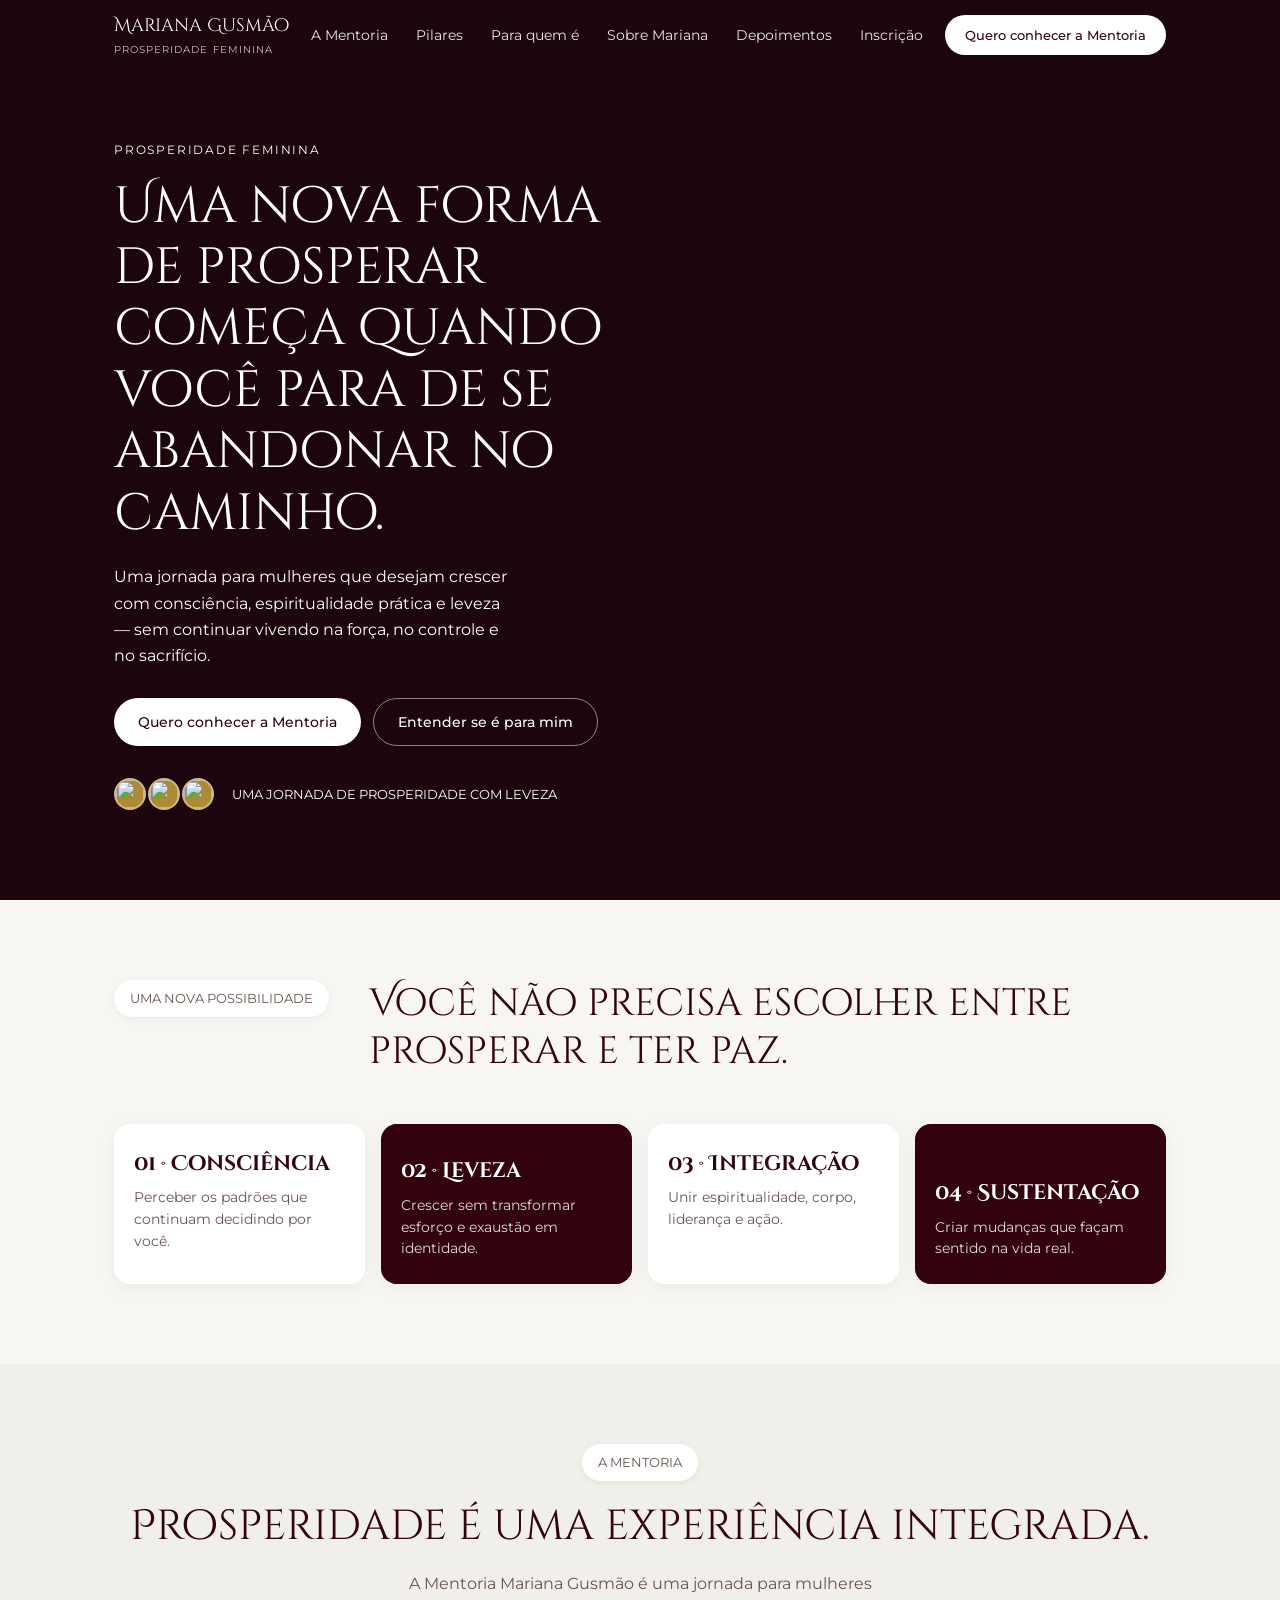
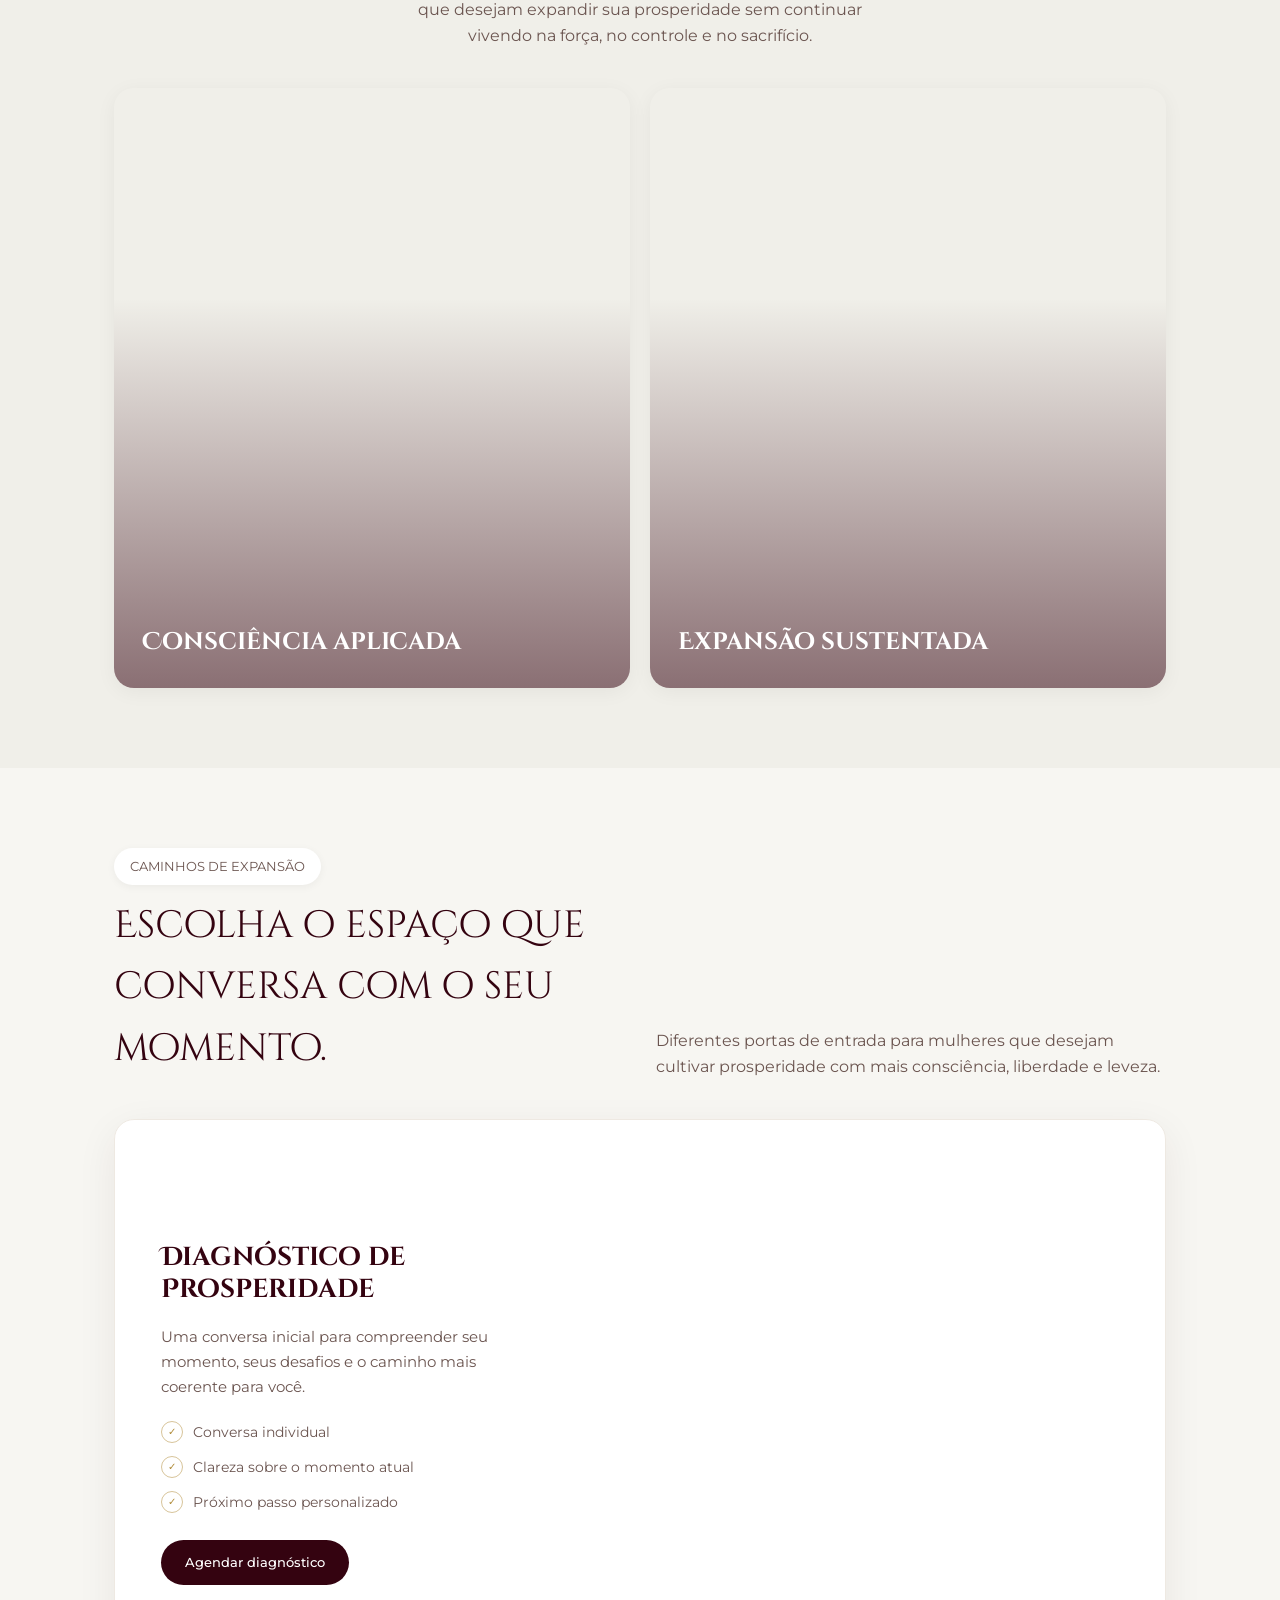
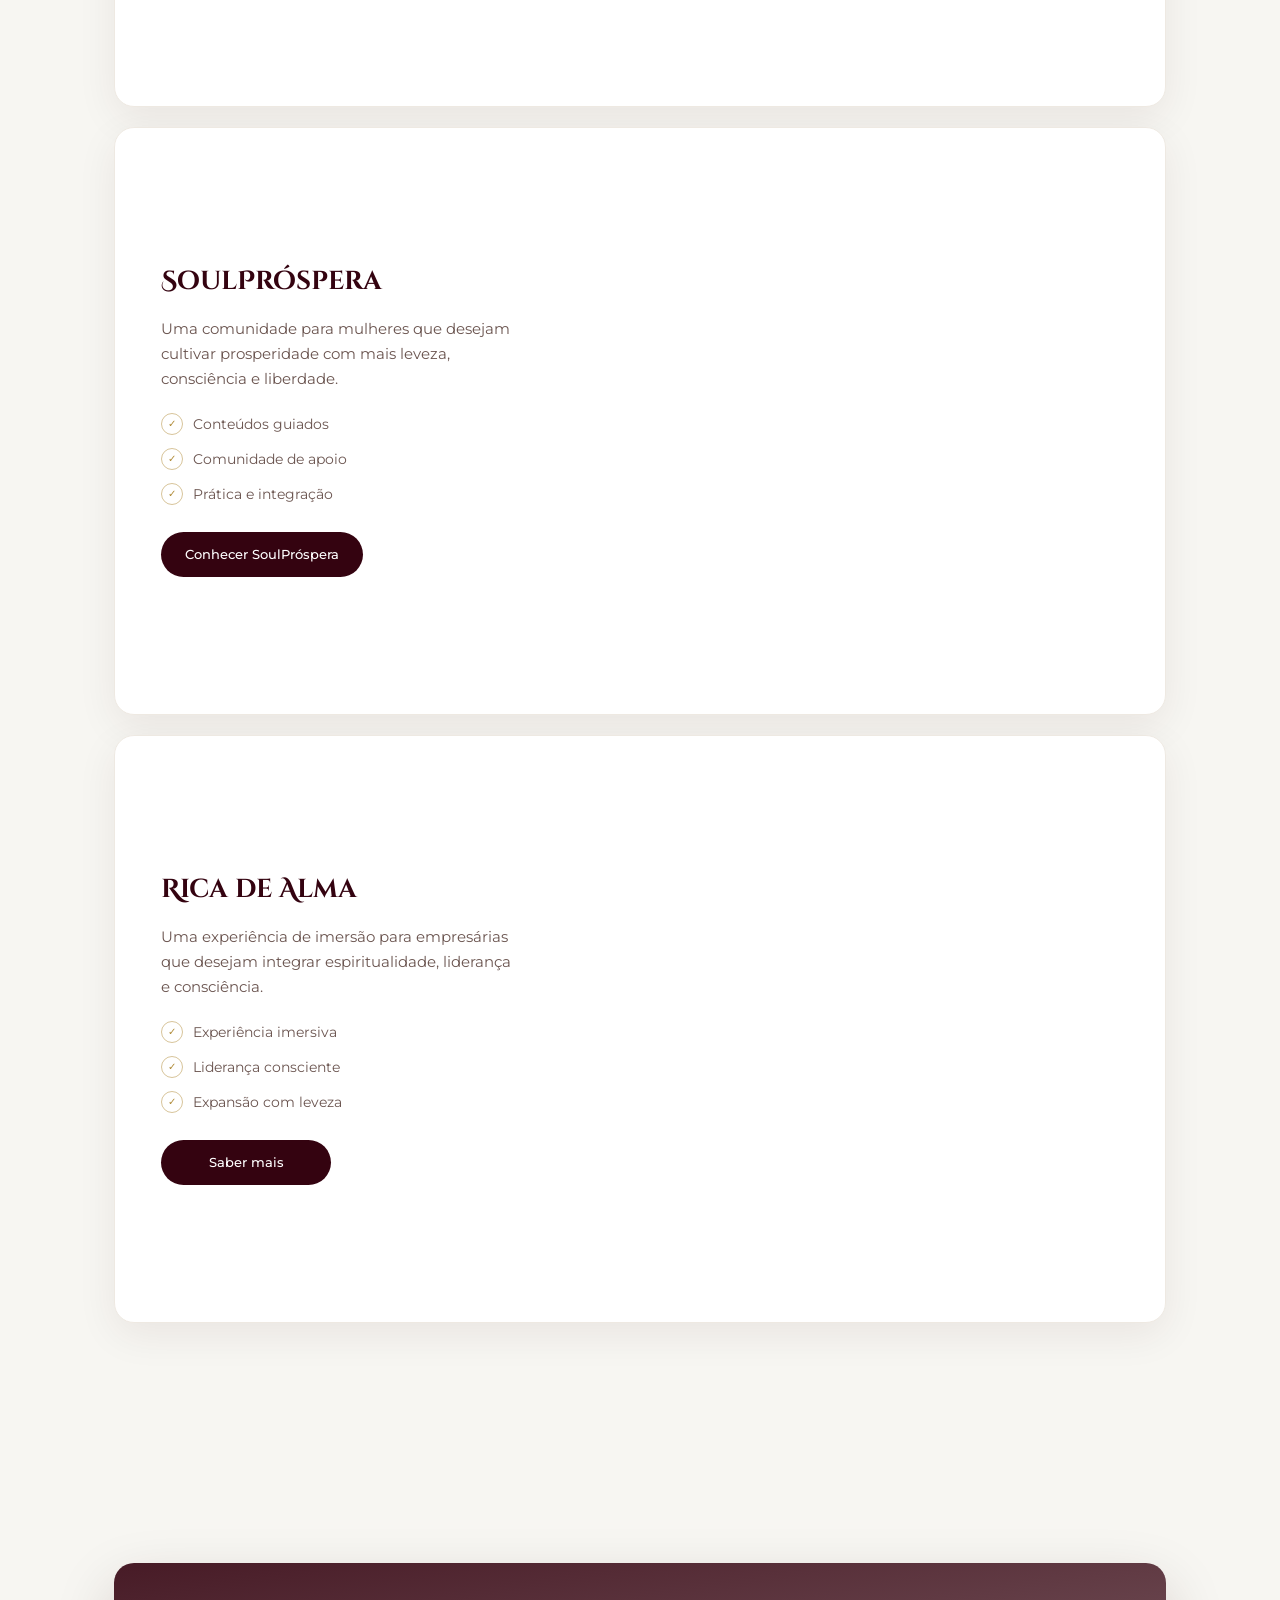
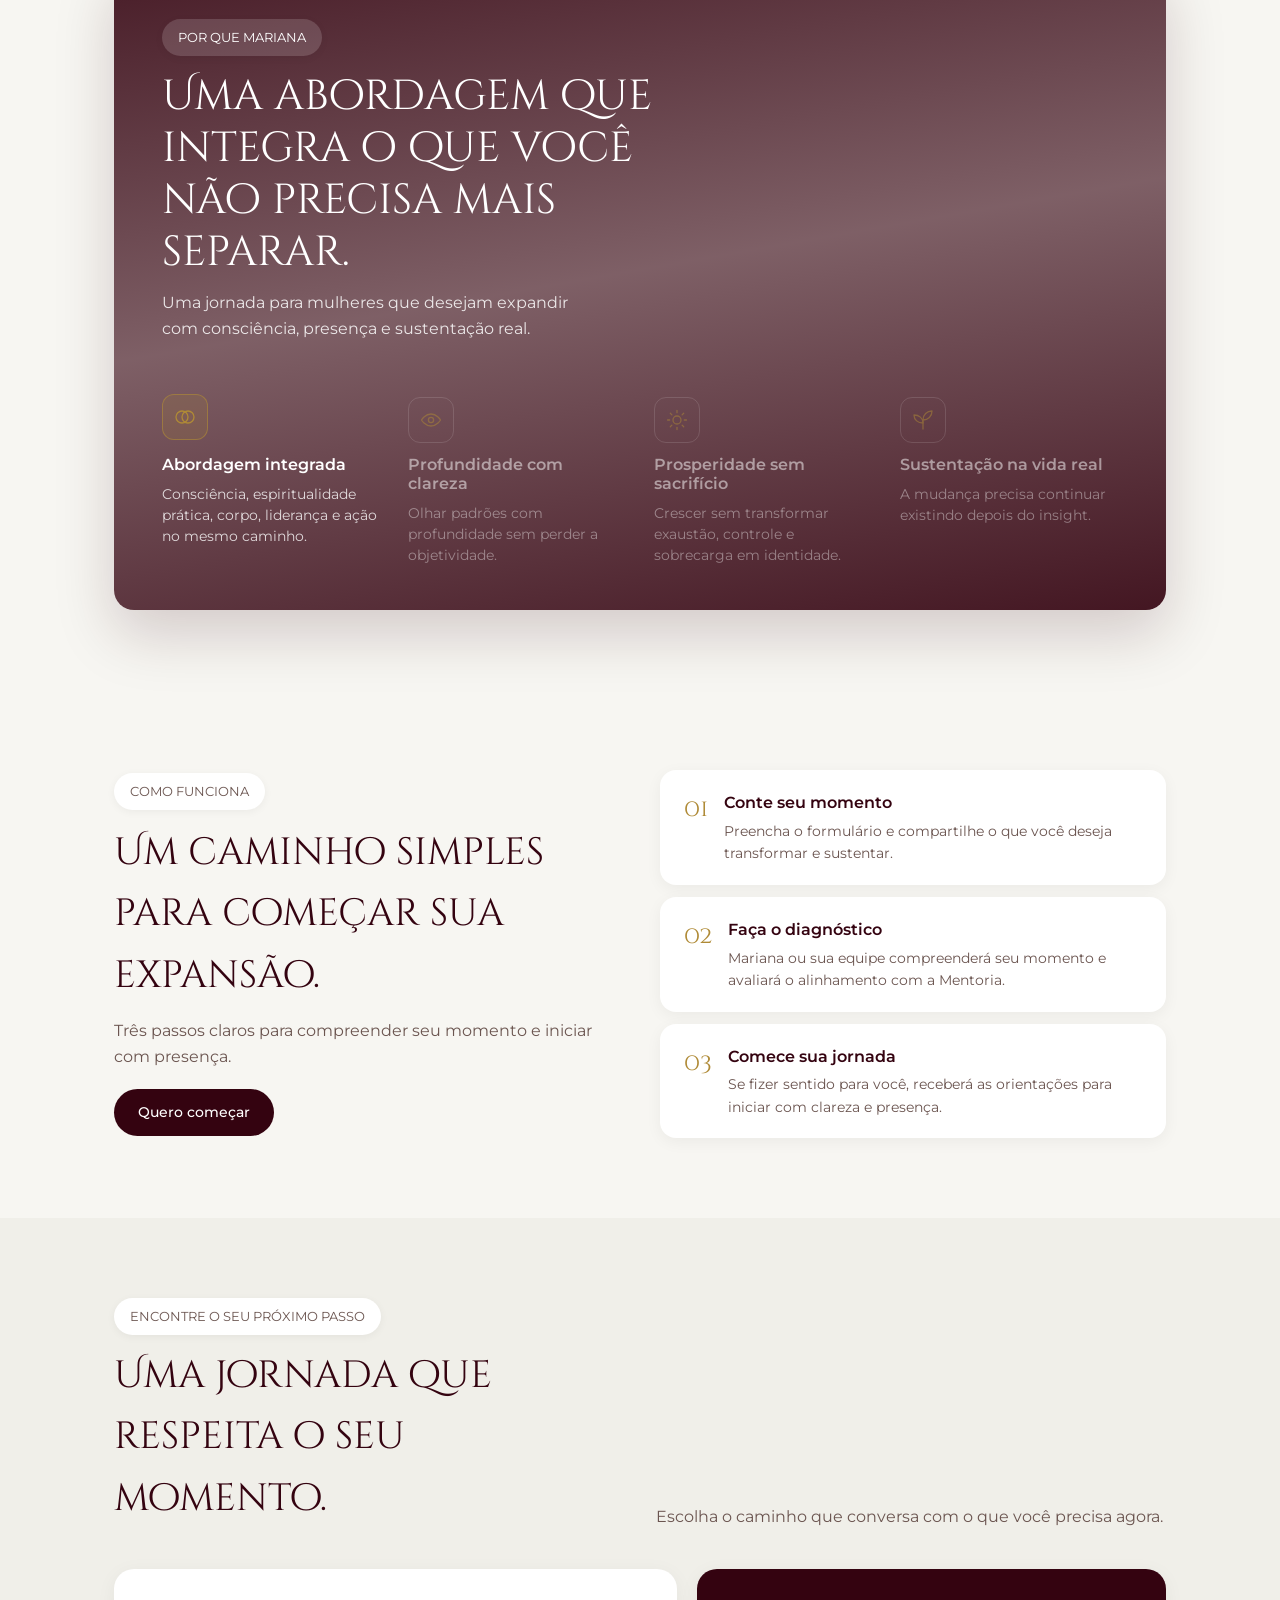
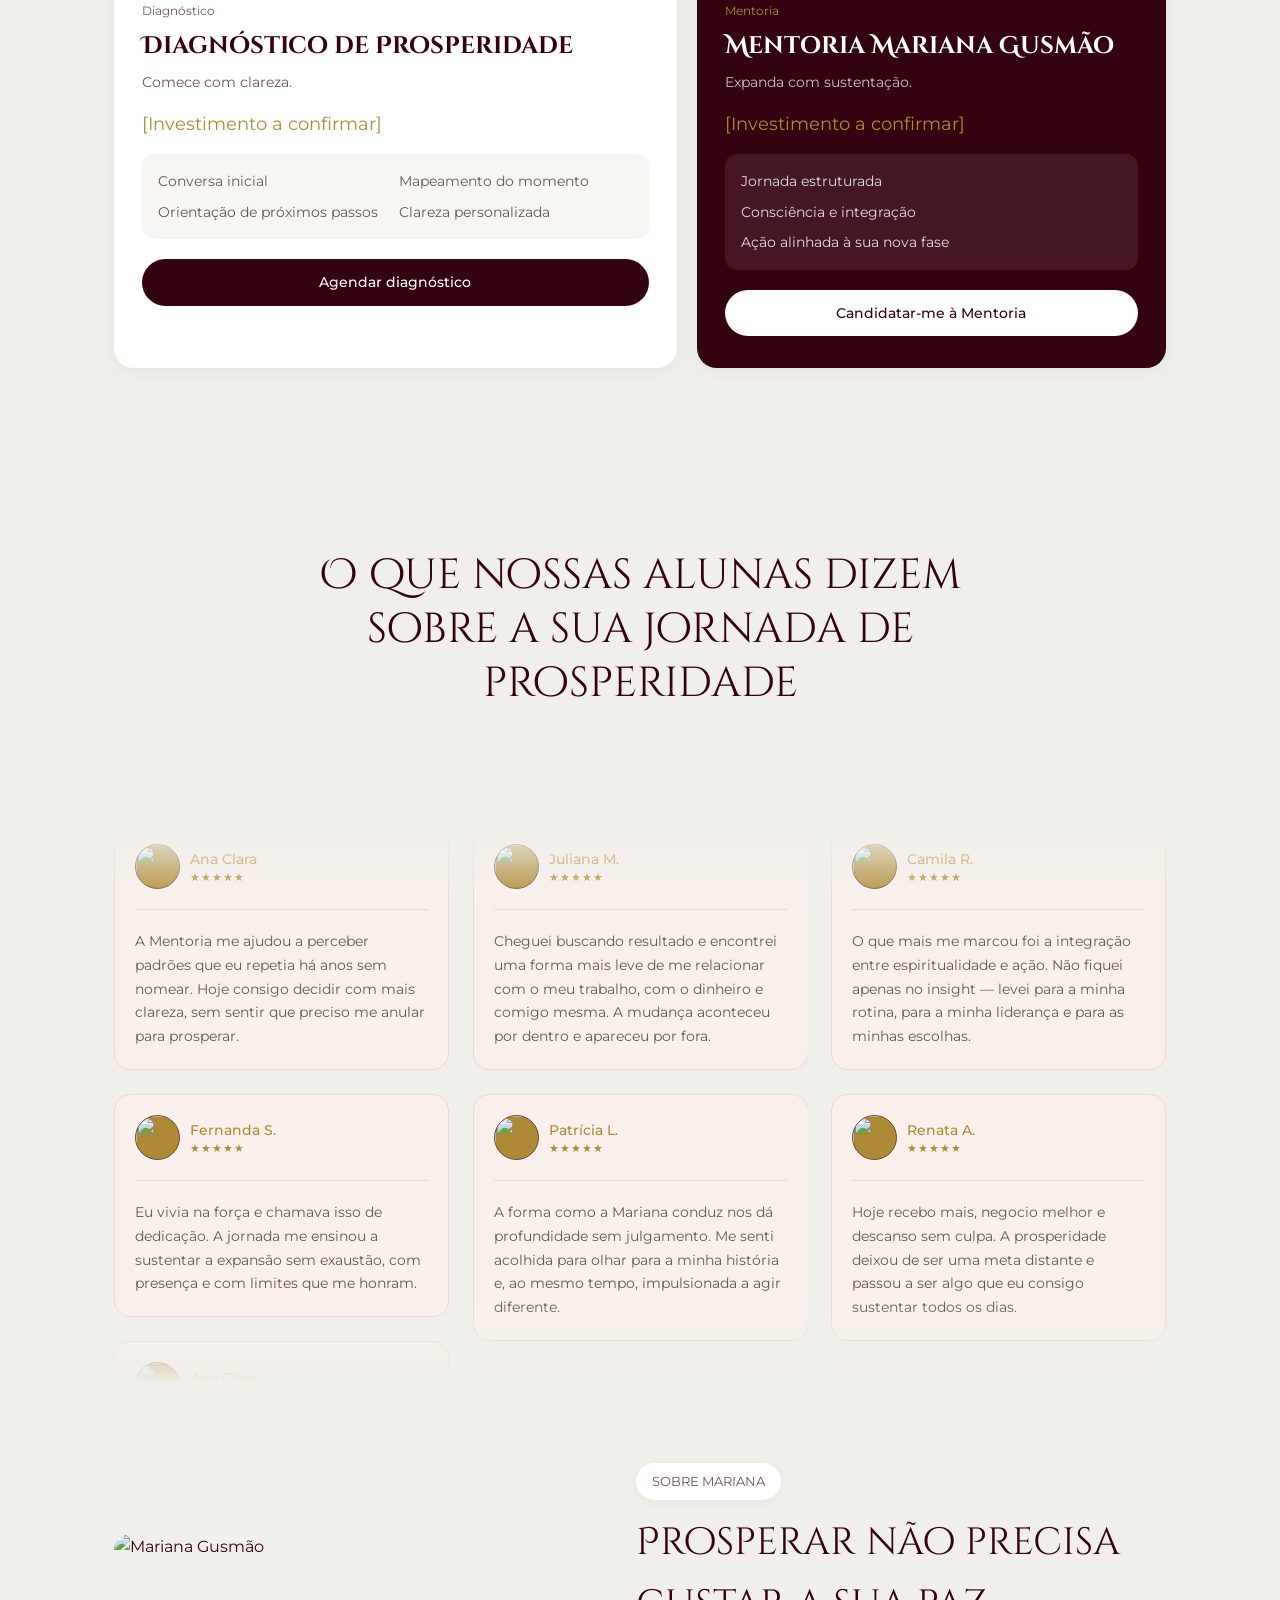
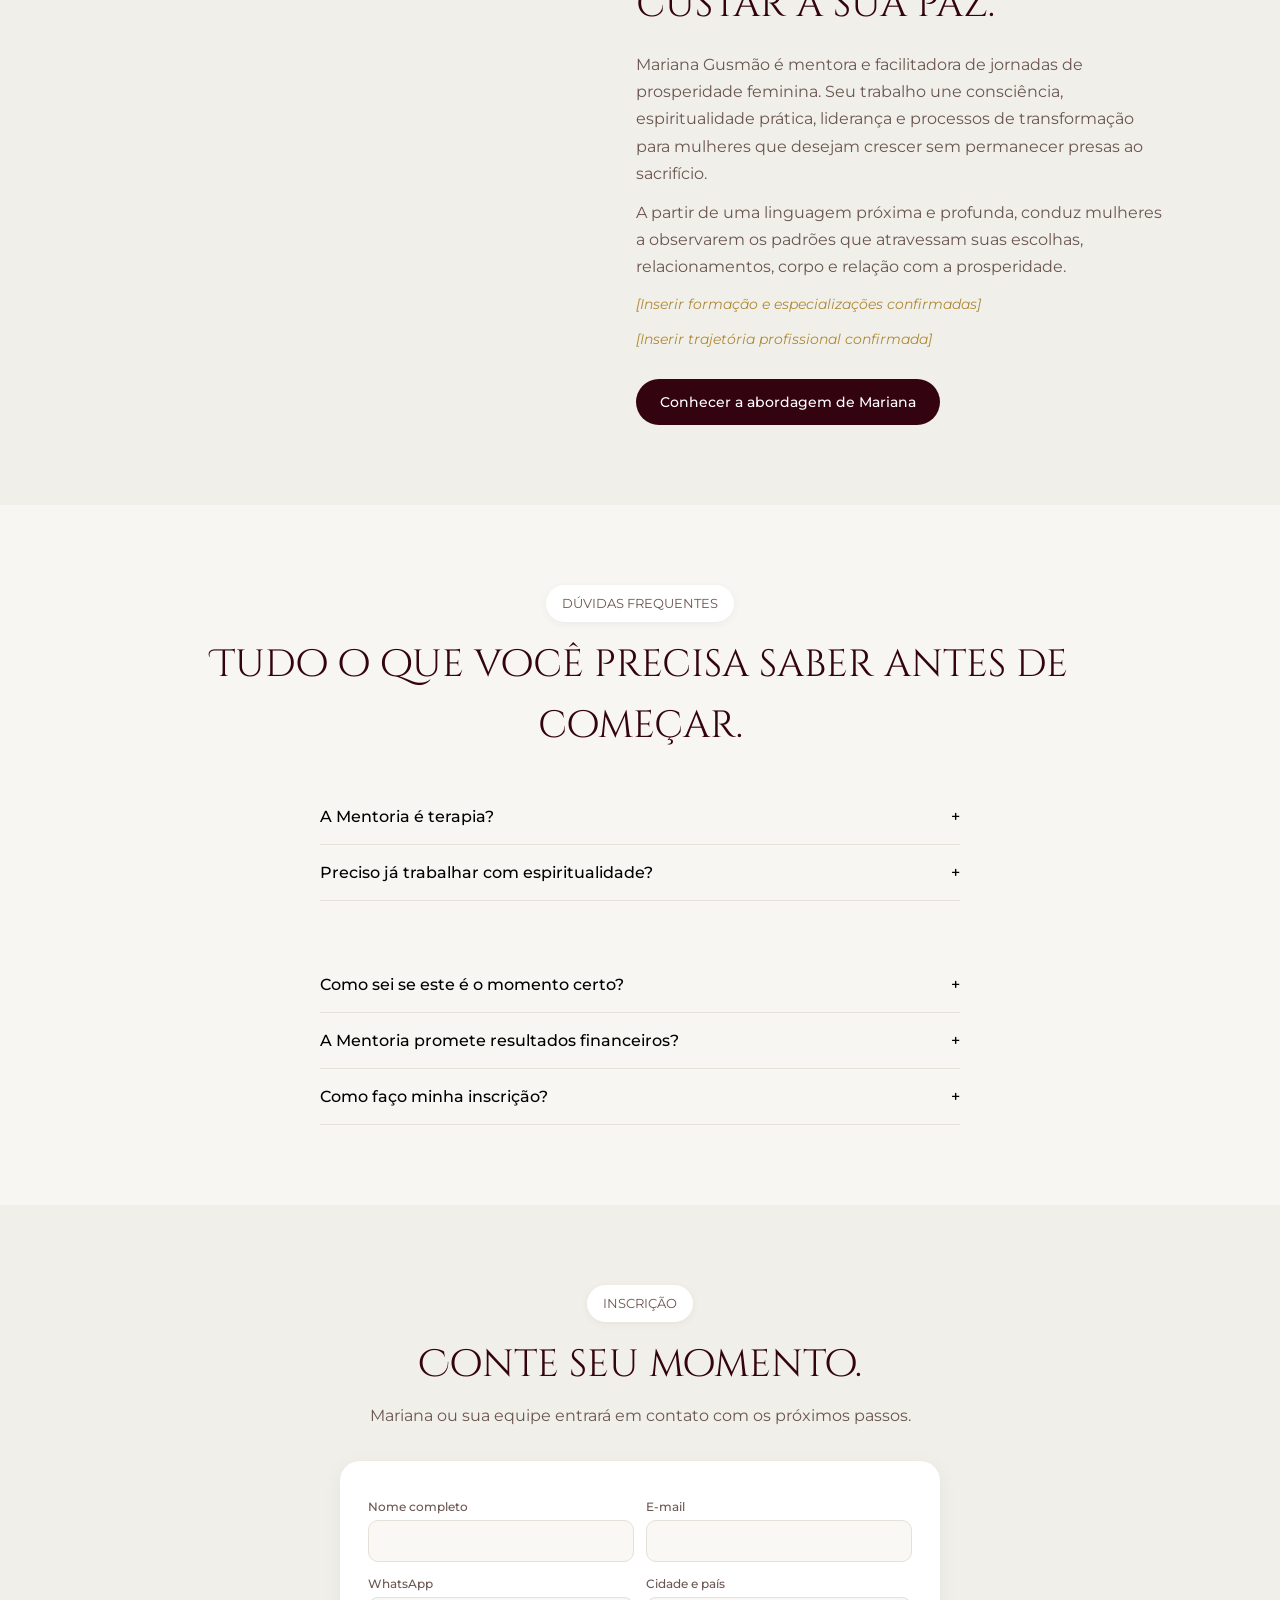
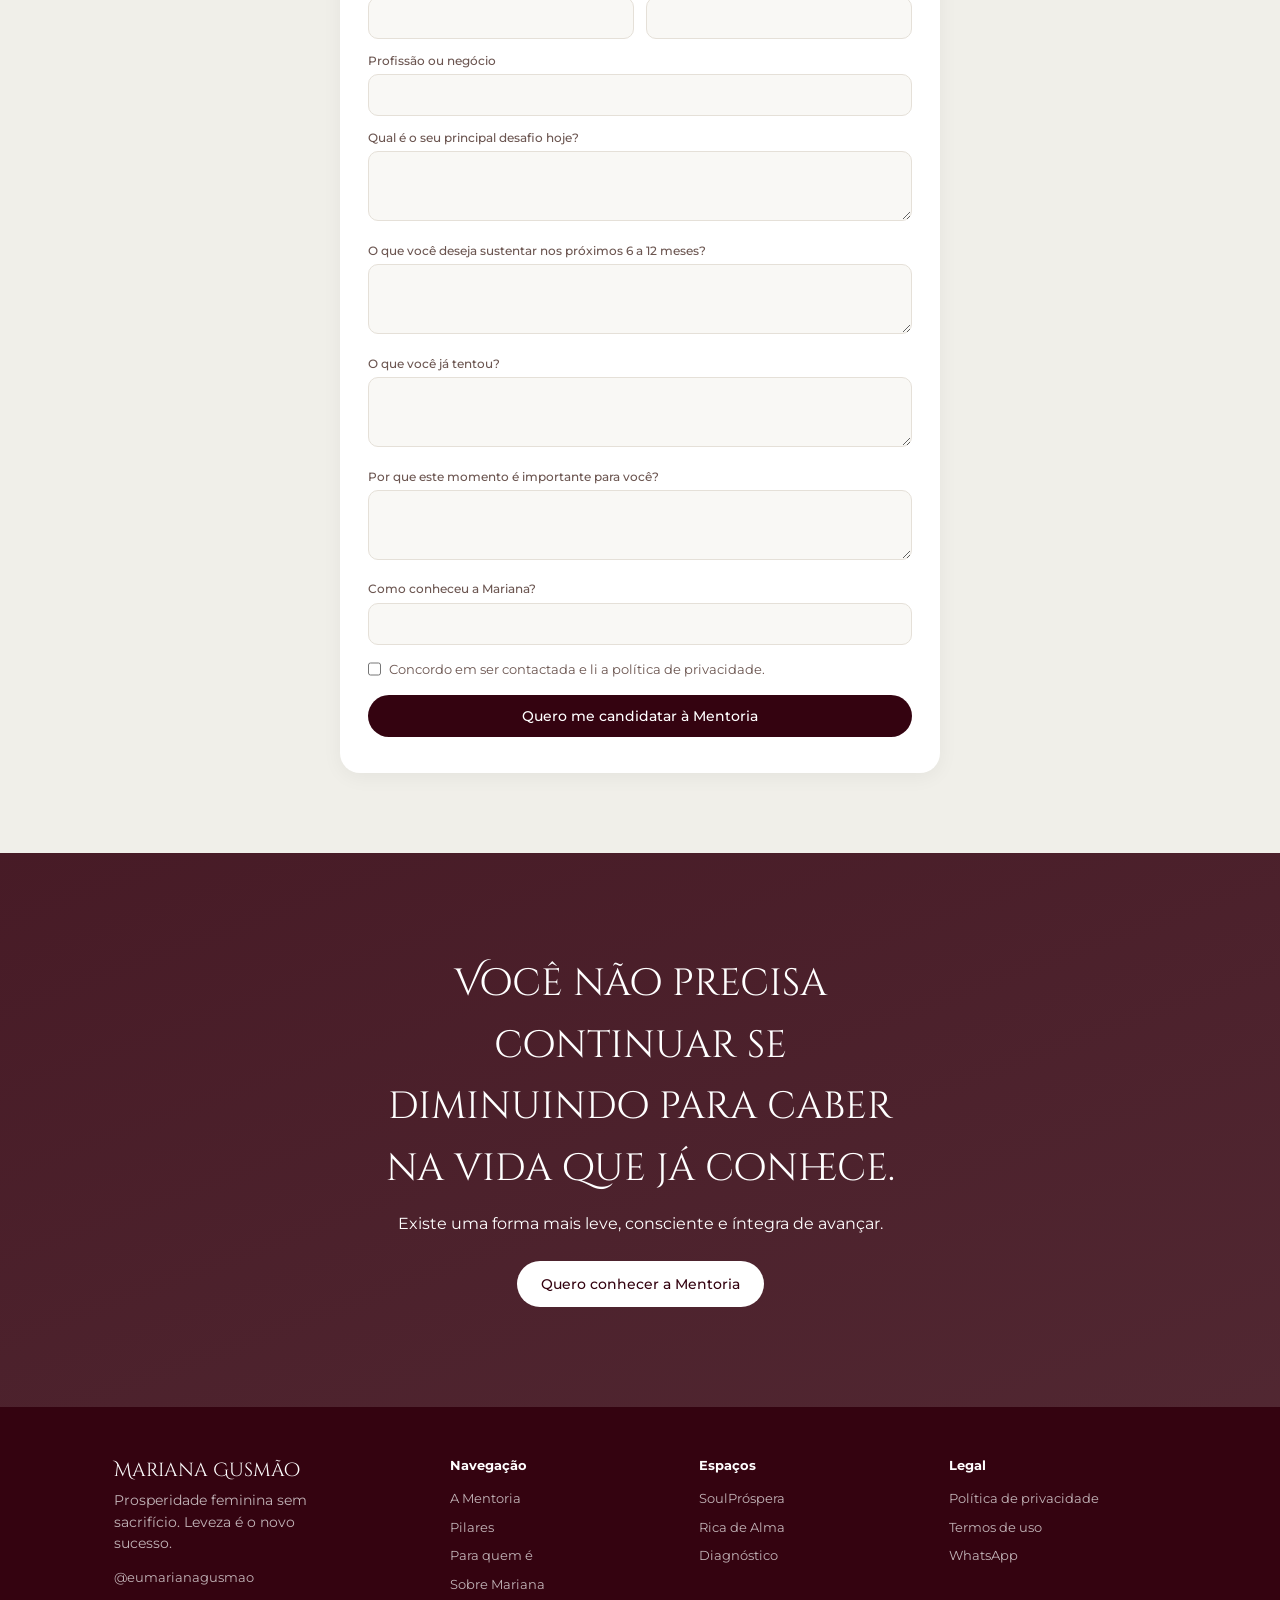
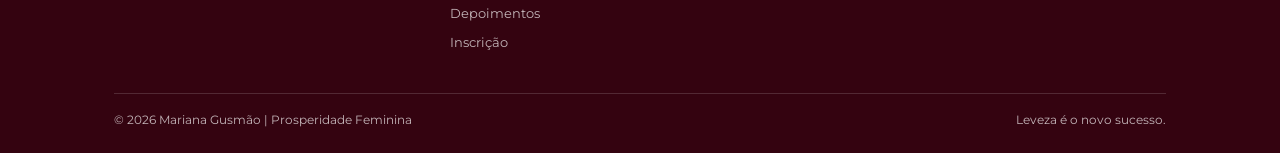
==== index.html @ 1bed1d7c "Add files via upload" ====
<!DOCTYPE html>
<html lang="pt-BR">

<head>
  <meta charset="UTF-8" />
  <meta name="viewport" content="width=device-width, initial-scale=1.0" />
  <title>Mariana Gusmão | Prosperidade Feminina</title>
  <meta name="description"
    content="Prosperidade feminina com consciência, espiritualidade prática e leveza. Conheça a Mentoria de Mariana Gusmão." />
  <link rel="preconnect" href="https://fonts.googleapis.com" />
  <link rel="preconnect" href="https://fonts.gstatic.com" crossorigin />
  <link rel="preload" as="image" href="images/hero_000.webp" />
  <link
    href="https://fonts.googleapis.com/css2?family=Cinzel+Decorative:wght@400;700&family=Montserrat:wght@300;400;500;600&display=swap"
    rel="stylesheet" />
  <style>
    :root {
      --bg: #f7f6f2;
      --burgundy: #340310;
      --gold: #af8a36;
      --white: #fff;
      --text: #340310;
      --muted: #6b5550;
      --max: 1100px;
      --nav: 70px;
    }

    * {
      box-sizing: border-box;
      margin: 0;
      padding: 0
    }

    html {
      scroll-behavior: smooth
    }

    body {
      font-family: Montserrat, sans-serif;
      background: var(--bg);
      color: var(--text);
      line-height: 1.6;
      font-weight: 400
    }

    img {
      max-width: 100%;
      display: block
    }

    a {
      text-decoration: none;
      color: inherit
    }

    ul {
      list-style: none
    }

    button,
    input,
    textarea {
      font-family: inherit
    }

    .wrap {
      width: 100%;
      max-width: var(--max);
      margin: 0 auto;
      padding: 0 24px
    }

    /* Header — como Elyora */
    .header {
      position: fixed;
      top: 0;
      left: 0;
      right: 0;
      z-index: 100;
      height: var(--nav);
      display: flex;
      align-items: center;
      transition: background .3s;
    }

    .header.scrolled {
      background: rgba(247, 246, 242, .95);
      backdrop-filter: blur(10px);
      box-shadow: 0 1px 0 rgba(52, 3, 16, .08)
    }

    .header-in {
      display: flex;
      align-items: center;
      justify-content: space-between;
      width: 100%;
      max-width: var(--max);
      margin: 0 auto;
      padding: 0 24px
    }

    .logo {
      font-family: "Cinzel Decorative", serif;
      font-size: 1.1rem;
      color: #fff;
      transition: color .3s
    }

    .logo small {
      display: block;
      font-family: Montserrat, sans-serif;
      font-size: .65rem;
      letter-spacing: .1em;
      text-transform: uppercase;
      opacity: .75;
      margin-top: 2px
    }

    .header.scrolled .logo {
      color: var(--burgundy)
    }

    .nav {
      display: flex;
      gap: 28px
    }

    .nav a {
      font-size: 14px;
      color: rgba(255, 255, 255, .9);
      transition: color .2s;
      position: relative
    }

    .header.scrolled .nav a {
      color: var(--text)
    }

    .nav a:hover {
      color: var(--gold)
    }

    .nav a::after {
      content: "";
      position: absolute;
      left: 0;
      bottom: -5px;
      width: 100%;
      height: 1px;
      background: var(--gold);
      transform: scaleX(0);
      transform-origin: right;
      transition: transform .3s ease;
    }

    .nav a:hover::after,
    .nav a.active::after {
      transform: scaleX(1);
      transform-origin: left
    }

    .btn {
      display: inline-flex;
      align-items: center;
      justify-content: center;
      padding: 12px 24px;
      border-radius: 100px;
      font-size: 14px;
      font-weight: 500;
      border: none;
      cursor: pointer;
      transition: opacity .2s, transform .2s;
    }

    .btn:hover {
      opacity: .9;
      transform: scale(1.02);
      box-shadow: 0 10px 24px rgba(52, 3, 16, .14)
    }

    .btn-light {
      background: #fff;
      color: var(--burgundy)
    }

    .btn-dark {
      background: var(--burgundy);
      color: #fff
    }

    .btn-gold {
      background: var(--gold);
      color: #fff
    }

    .header-btn {
      background: #fff;
      color: var(--burgundy);
      padding: 10px 20px;
      font-size: 13px
    }

    .header.scrolled .header-btn {
      background: var(--burgundy);
      color: #fff
    }

    .burger {
      display: none;
      background: none;
      border: none;
      cursor: pointer;
      width: 26px;
      height: 18px;
      position: relative
    }

    .burger span {
      position: absolute;
      left: 0;
      width: 100%;
      height: 2px;
      background: #fff;
      transition: .3s
    }

    .header.scrolled .burger span {
      background: var(--burgundy)
    }

    .burger span:nth-child(1) {
      top: 0
    }

    .burger span:nth-child(2) {
      top: 8px
    }

    .burger span:nth-child(3) {
      top: 16px
    }

    .mobile {
      display: flex;
      position: fixed;
      inset: 0;
      background: var(--bg);
      z-index: 99;
      flex-direction: column;
      align-items: center;
      justify-content: center;
      gap: 24px;
      opacity: 0;
      visibility: hidden;
      pointer-events: none;
      transition: opacity .35s ease, visibility .35s ease;
    }

    .mobile.open {
      opacity: 1;
      visibility: visible;
      pointer-events: auto
    }

    .mobile a {
      font-family: "Cinzel Decorative", serif;
      font-size: 1.5rem;
      opacity: 0;
      transform: translateY(14px);
      transition: opacity .35s ease, transform .35s ease;
    }

    .mobile.open a {
      opacity: 1;
      transform: none
    }

    .mobile.open a:nth-child(2) {
      transition-delay: .04s
    }

    .mobile.open a:nth-child(3) {
      transition-delay: .08s
    }

    .mobile.open a:nth-child(4) {
      transition-delay: .12s
    }

    .mobile.open a:nth-child(5) {
      transition-delay: .16s
    }

    .mobile.open a:nth-child(6) {
      transition-delay: .2s
    }

    /* Hero — sequência de imagens em tela cheia, texto à esquerda */
    .hero {
      position: relative;
      min-height: 100vh;
      min-height: 100svh;
      display: flex;
      align-items: center;
      padding: calc(var(--nav) + 40px) 0 60px;
      overflow: hidden;
      background: #1c070d;
    }

    .hero-canvas {
      position: absolute;
      inset: 0;
      width: 100%;
      height: 100%;
      display: block
    }

    .hero-shade {
      position: absolute;
      inset: 0;
      pointer-events: none;
      background:
        linear-gradient(90deg, rgba(28, 5, 12, .88) 0%, rgba(28, 5, 12, .64) 38%, rgba(28, 5, 12, .2) 72%, rgba(28, 5, 12, .38) 100%),
        linear-gradient(180deg, rgba(28, 5, 12, .45) 0%, rgba(28, 5, 12, 0) 28%, rgba(28, 5, 12, 0) 70%, rgba(28, 5, 12, .55) 100%);
    }

    .hero-in {
      position: relative;
      z-index: 1;
      display: grid;
      grid-template-columns: 1.2fr .8fr;
      gap: 40px;
      align-items: center;
      width: 100%;
      max-width: var(--max);
      margin: 0 auto;
      padding: 0 24px;
    }

    .hero-text {
      color: #fff;
      max-width: 520px
    }

    .hero-text .label {
      font-size: 12px;
      letter-spacing: .15em;
      text-transform: uppercase;
      opacity: .8;
      margin-bottom: 16px
    }

    .hero-text h1 {
      font-family: "Cinzel Decorative", serif;
      font-weight: 400;
      font-size: clamp(2rem, 4.5vw, 3.2rem);
      line-height: 1.2;
      margin-bottom: 20px;
    }

    .hero-text p {
      font-size: 1rem;
      opacity: .9;
      line-height: 1.65;
      margin-bottom: 28px;
      max-width: 400px
    }

    .hero-text .btns {
      display: flex;
      flex-wrap: wrap;
      gap: 12px;
      margin-bottom: 32px
    }

    .hero-trust {
      display: flex;
      align-items: center;
      gap: 10px;
      font-size: 13px;
      opacity: .9
    }

    .hero-trust span {
      width: 32px;
      height: 32px;
      border-radius: 50%;
      border: 2px solid rgba(255, 255, 255, .4);
      overflow: hidden;
      margin-left: -8px;
      background: var(--gold)
    }

    .hero-trust span:first-child {
      margin-left: 0
    }

    .hero-trust img {
      width: 100%;
      height: 100%;
      object-fit: cover
    }

    .hero-trust span:last-child {
      overflow: visible
    }

    /* About — label left, title right, 4 cards */
    .about {
      padding: 80px 0
    }

    .about-top {
      display: grid;
      grid-template-columns: auto 1fr;
      gap: 40px;
      align-items: start;
      margin-bottom: 48px
    }

    .pill {
      display: inline-block;
      padding: 8px 16px;
      background: #fff;
      border-radius: 100px;
      font-size: 13px;
      color: var(--muted);
      box-shadow: 0 2px 8px rgba(0, 0, 0, .05);
    }

    .about-top h2 {
      font-family: "Cinzel Decorative", serif;
      font-weight: 400;
      font-size: clamp(1.7rem, 3vw, 2.4rem);
      line-height: 1.25;
    }

    .stats {
      display: grid;
      grid-template-columns: repeat(4, 1fr);
      gap: 16px
    }

    .stat {
      background: #fff;
      border-radius: 16px;
      padding: 24px 20px;
      box-shadow: 0 4px 20px rgba(0, 0, 0, .05);
    }

    .stat.dark {
      background: var(--burgundy);
      color: #fff;
      background-size: cover;
      background-position: center;
      position: relative;
      min-height: 160px;
      display: flex;
      flex-direction: column;
      justify-content: flex-end;
    }

    .stat.dark::before {
      content: "";
      position: absolute;
      inset: 0;
      background: rgba(52, 3, 16, .55);
      border-radius: 16px
    }

    .stat.dark>* {
      position: relative;
      z-index: 1
    }

    .stat h3 {
      font-family: "Cinzel Decorative", serif;
      font-size: 1.3rem;
      margin-bottom: 6px
    }

    .stat p {
      font-size: .85rem;
      color: var(--muted)
    }

    .stat.dark p {
      color: rgba(255, 255, 255, .85)
    }

    /* Classes / Mentoria */
    .classes {
      padding: 80px 0;
      text-align: center;
      background: #f0efe9
    }

    .classes .pill {
      margin-bottom: 12px
    }

    .classes h2 {
      font-family: "Cinzel Decorative", serif;
      font-weight: 400;
      font-size: clamp(1.8rem, 3.5vw, 2.6rem);
      margin-bottom: 12px;
    }

    .classes .lead {
      color: var(--muted);
      max-width: 480px;
      margin: 0 auto 40px
    }

    .feat {
      display: grid;
      grid-template-columns: 1fr 1fr;
      gap: 20px;
      text-align: left
    }

    .feat-card {
      --feat-h: 600px;
      position: relative;
      height: 600px;
      border-radius: 20px;
      overflow: hidden;
      box-shadow: 0 4px 20px rgba(0, 0, 0, .05);
      isolation: isolate;
    }

    .feat-bg {
      position: absolute;
      inset: 0;
      z-index: -2;
      background-size: cover;
      background-position: center;
      transition: transform .8s cubic-bezier(.22, .61, .36, 1);
    }

    .feat-card::before {
      content: "";
      position: absolute;
      inset: 0;
      z-index: -1;
      pointer-events: none;
      background: linear-gradient(180deg, rgba(52, 3, 16, .6) 0%, rgba(52, 3, 16, 0) 45%);
      opacity: 0;
      transition: opacity .45s ease;
    }

    .feat-card::after {
      content: "";
      position: absolute;
      inset: 0;
      z-index: -1;
      pointer-events: none;
      background: linear-gradient(180deg, rgba(52, 3, 16, 0) 35%, rgba(52, 3, 16, .9) 100%);
      opacity: .6;
      transition: opacity .45s ease;
    }

    .feat-card:hover::before,
    .feat-card:focus-within::before {
      opacity: 1
    }

    .feat-card:hover::after,
    .feat-card:focus-within::after {
      opacity: 1
    }

    .feat-body {
      position: absolute;
      inset: 0;
      z-index: 1;
      color: #fff;
    }

    .feat-body h3 {
      position: absolute;
      left: 28px;
      right: 28px;
      bottom: 30px;
      font-family: "Cinzel Decorative", serif;
      font-size: 1.5rem;
      line-height: 1.3;
      transition: transform .55s cubic-bezier(.22, .61, .36, 1);
    }

    .feat-card:hover .feat-body h3,
    .feat-card:focus-within .feat-body h3 {
      transform: translateY(calc(-1 * (var(--feat-h) - 60px - 100%)))
    }

    .feat-details {
      position: absolute;
      left: 28px;
      right: 28px;
      bottom: 30px;
      max-height: 0;
      opacity: 0;
      transform: translateY(12px);
      overflow: hidden;
      transition: max-height .5s ease, opacity .4s ease, transform .5s ease;
    }

    .feat-card:hover .feat-details,
    .feat-card:focus-within .feat-details {
      max-height: 220px;
      opacity: 1;
      transform: none;
    }

    .feat-details p {
      font-size: .92rem;
      color: rgba(255, 255, 255, .85);
      line-height: 1.6;
      margin-bottom: 16px
    }

    .feat-details .btn {
      padding: 10px 20px;
      font-size: 13px
    }

    /* Programs — sticky cards like Elyora */
    .programs {
      padding: 80px 0
    }

    .prog-head {
      display: grid;
      grid-template-columns: 1fr 1fr;
      gap: 32px;
      align-items: end;
      margin-bottom: 40px
    }

    .prog-head .pill {
      margin-bottom: 10px
    }

    .prog-head h2 {
      font-family: "Cinzel Decorative", serif;
      font-weight: 400;
      font-size: clamp(1.7rem, 3vw, 2.4rem)
    }

    .prog-head p {
      color: var(--muted)
    }

    .stack {
      padding-bottom: 60px
    }

    .stack-card {
      position: sticky;
      background: #fff;
      border: 1px solid #eee9e2;
      border-radius: 20px;
      overflow: hidden;
      display: grid;
      grid-template-columns: 1fr 1fr;
      align-items: stretch;
      padding: 16px;
      min-height: 586px;
      box-shadow: 0 12px 40px rgba(52, 3, 16, .07);
      margin-bottom: 20px;
      transition: box-shadow .4s ease, border-color .4s ease;
    }

    .stack-card:nth-child(1) {
      top: 80px;
      z-index: 1
    }

    .stack-card:nth-child(2) {
      top: 100px;
      z-index: 2
    }

    .stack-card:nth-child(3) {
      top: 120px;
      z-index: 3
    }

    .stack-img {
      order: 2;
      border-radius: 16px;
      background-size: cover;
      background-position: center;
      min-height: 554px;
      transition: transform .7s cubic-bezier(.22, 1, .36, 1);
      will-change: transform
    }

    .stack-body {
      order: 1;
      padding: 30px 70px 30px 30px;
      display: flex;
      flex-direction: column;
      justify-content: center;
      align-items: flex-start
    }

    .stack-body h3 {
      font-family: "Cinzel Decorative", serif;
      font-size: clamp(1.4rem, 2vw, 1.75rem);
      line-height: 1.25;
      margin-bottom: 18px;
      max-width: 350px
    }

    .stack-body>p {
      color: var(--muted);
      font-size: .95rem;
      margin-bottom: 22px;
      line-height: 1.65;
      max-width: 350px
    }

    .stack-body ul {
      display: flex;
      flex-direction: column;
      gap: 12px;
      margin-bottom: 26px
    }

    .stack-body li {
      display: flex;
      align-items: center;
      gap: 10px;
      font-size: .9rem;
      color: var(--muted);
      padding: 0
    }

    .stack-body li::before {
      content: "✓";
      display: inline-flex;
      align-items: center;
      justify-content: center;
      width: 20px;
      height: 20px;
      flex: none;
      border: 1px solid rgba(175, 138, 54, .5);
      border-radius: 50%;
      font-size: 10px;
      line-height: 1;
      color: var(--gold)
    }

    .stack-body .btn {
      min-width: 170px;
      padding: 12px 24px;
      font-size: 13px
    }

    /* Why — card com imagem que troca no hover, como Elyora */
    .why {
      padding: 80px 0
    }

    .why-card {
      position: relative;
      isolation: isolate;
      overflow: hidden;
      color: #fff;
      border-radius: 20px;
      padding: 56px 48px 44px;
      min-height: 600px;
      display: flex;
      flex-direction: column;
      justify-content: space-between;
      gap: 56px;
      box-shadow: 0 24px 60px rgba(52, 3, 16, .18);
    }

    .why-bg {
      position: absolute;
      inset: 0;
      z-index: -2;
      background-size: cover;
      background-position: center;
      opacity: 0;
      transition: opacity .8s ease;
    }

    .why-bg.on {
      opacity: 1
    }

    .why-card::after {
      content: "";
      position: absolute;
      inset: 0;
      z-index: -1;
      pointer-events: none;
      background: linear-gradient(170deg, rgba(52, 3, 16, .9) 0%, rgba(52, 3, 16, .62) 48%, rgba(52, 3, 16, .92) 100%);
    }

    .why-head {
      max-width: 560px
    }

    .why .pill {
      background: rgba(255, 255, 255, .15);
      color: #fff;
      margin-bottom: 14px
    }

    .why h2 {
      font-family: "Cinzel Decorative", serif;
      font-weight: 400;
      font-size: clamp(1.8rem, 3.5vw, 2.6rem);
      line-height: 1.25;
      margin-bottom: 12px
    }

    .why .lead {
      opacity: .85;
      max-width: 420px
    }

    .why-grid {
      display: grid;
      grid-template-columns: repeat(4, 1fr);
      gap: 28px
    }

    .why-item {
      display: flex;
      flex-direction: column;
      align-items: flex-start;
      gap: 10px;
      background: none;
      border: 0;
      padding: 0;
      text-align: left;
      color: inherit;
      cursor: pointer;
      opacity: .5;
      transition: opacity .3s ease;
    }

    .why-item.is-active,
    .why-item:hover,
    .why-item:focus-visible {
      opacity: 1
    }

    .why-item:focus-visible {
      outline: 1px solid rgba(175, 138, 54, .8);
      outline-offset: 6px
    }

    .why-ico {
      width: 46px;
      height: 46px;
      display: flex;
      align-items: center;
      justify-content: center;
      color: var(--gold);
      border: 1px solid rgba(255, 255, 255, .25);
      border-radius: 12px;
      transition: border-color .3s, background .3s, transform .3s;
    }

    .why-item.is-active .why-ico,
    .why-item:hover .why-ico {
      background: rgba(175, 138, 54, .16);
      border-color: rgba(175, 138, 54, .6);
      transform: translateY(-3px);
    }

    .why-ico svg {
      width: 24px;
      height: 24px
    }

    .why-title {
      font-size: 1rem;
      font-weight: 600;
      margin-top: 2px;
      display: block
    }

    .why-item p {
      font-size: .85rem;
      opacity: .8;
      line-height: 1.55
    }

    /* How */
    .how {
      padding: 80px 0
    }

    .how-grid {
      display: grid;
      grid-template-columns: 1fr 1fr;
      gap: 40px;
      align-items: center
    }

    .how .pill {
      margin-bottom: 12px
    }

    .how h2 {
      font-family: "Cinzel Decorative", serif;
      font-weight: 400;
      font-size: clamp(1.7rem, 3vw, 2.4rem);
      margin-bottom: 12px
    }

    .how .lead {
      color: var(--muted);
      margin-bottom: 20px
    }

    .steps {
      display: flex;
      flex-direction: column;
      gap: 12px
    }

    .step {
      background: #fff;
      border-radius: 16px;
      padding: 20px 24px;
      box-shadow: 0 4px 16px rgba(0, 0, 0, .05);
      display: grid;
      grid-template-columns: auto 1fr;
      gap: 16px
    }

    .step-n {
      font-family: "Cinzel Decorative", serif;
      font-size: 1.5rem;
      color: var(--gold)
    }

    .step h4 {
      font-size: 1rem;
      font-weight: 600;
      margin-bottom: 4px
    }

    .step p {
      font-size: .88rem;
      color: var(--muted)
    }

    /* Pricing */
    .pricing {
      padding: 80px 0;
      background: #f0efe9
    }

    .price-head {
      display: grid;
      grid-template-columns: 1fr 1fr;
      gap: 32px;
      align-items: end;
      margin-bottom: 40px
    }

    .price-head .pill {
      margin-bottom: 10px
    }

    .price-head h2 {
      font-family: "Cinzel Decorative", serif;
      font-weight: 400;
      font-size: clamp(1.7rem, 3vw, 2.4rem)
    }

    .price-head p {
      color: var(--muted)
    }

    .price-grid {
      display: grid;
      grid-template-columns: 1.2fr 1fr;
      gap: 20px
    }

    .plan {
      background: #fff;
      border-radius: 20px;
      padding: 32px 28px;
      box-shadow: 0 4px 20px rgba(0, 0, 0, .05)
    }

    .plan.dark {
      background: var(--burgundy);
      color: #fff
    }

    .plan .tag {
      font-size: 12px;
      color: var(--muted);
      margin-bottom: 6px
    }

    .plan.dark .tag {
      color: var(--gold)
    }

    .plan h3 {
      font-family: "Cinzel Decorative", serif;
      font-size: 1.5rem;
      margin-bottom: 6px
    }

    .plan.dark h3 {
      color: #fff
    }

    .plan .sub {
      font-size: .9rem;
      color: var(--muted);
      margin-bottom: 16px
    }

    .plan.dark .sub {
      color: rgba(255, 255, 255, .75)
    }

    .plan .price {
      font-size: 1.1rem;
      color: var(--gold);
      margin-bottom: 16px
    }

    .plan ul {
      display: grid;
      grid-template-columns: 1fr 1fr;
      gap: 8px;
      margin-bottom: 20px;
      padding: 16px;
      background: var(--bg);
      border-radius: 12px
    }

    .plan.dark ul {
      background: rgba(255, 255, 255, .08);
      grid-template-columns: 1fr
    }

    .plan li {
      font-size: .88rem;
      color: var(--muted)
    }

    .plan.dark li {
      color: rgba(255, 255, 255, .85)
    }

    .plan .btn {
      width: 100%
    }

    .plan.dark .btn {
      background: #fff;
      color: var(--burgundy)
    }

    /* Depoimentos — colunas em movimento, como Yogaz */
    .testi {
      padding: 100px 0 0;
      text-align: center;
      background: #f0efe9;
      overflow: hidden
    }

    .testi-head {
      max-width: 720px;
      margin: 0 auto 48px
    }

    .testi h2 {
      font-family: "Cinzel Decorative", serif;
      font-weight: 400;
      font-size: clamp(1.8rem, 3.5vw, 2.6rem);
      line-height: 1.3;
    }

    .testi-head p {
      color: var(--muted);
      margin-top: 14px
    }

    .testi-columns {
      display: grid;
      grid-template-columns: repeat(3, 1fr);
      gap: 24px;
      max-width: 1060px;
      margin: 0 auto;
      height: 560px;
      overflow: hidden;
      -webkit-mask-image: linear-gradient(180deg, transparent 0, #000 80px, #000 calc(100% - 80px), transparent 100%);
      mask-image: linear-gradient(180deg, transparent 0, #000 80px, #000 calc(100% - 80px), transparent 100%);
    }

    .testi-col {
      overflow: hidden
    }

    .testi-track {
      display: flex;
      flex-direction: column;
      animation: testiScroll 42s linear infinite;
      will-change: transform
    }

    .testi-col:nth-child(2) .testi-track {
      animation-duration: 52s
    }

    .testi-col:nth-child(3) .testi-track {
      animation-duration: 46s
    }

    @keyframes testiScroll {
      from {
        transform: translateY(0)
      }

      to {
        transform: translateY(-50%)
      }
    }

    .testi-card {
      background: #f9f0ec;
      border: 1px solid #ead9d2;
      border-radius: 16px;
      padding: 20px;
      margin-bottom: 24px;
      text-align: left;
    }

    .testi-top {
      display: flex;
      align-items: center;
      gap: 10px;
      padding-bottom: 20px;
      border-bottom: 1px solid #e8dad5
    }

    .testi-avatar {
      width: 45px;
      height: 45px;
      border-radius: 50%;
      object-fit: cover;
      flex: none;
      border: 1px solid #6c4834;
      background: var(--gold);
    }

    .testi-who {
      flex: 1;
      min-width: 0
    }

    .testi-name {
      font-size: 14px;
      font-weight: 500;
      color: var(--gold);
      line-height: 1.3
    }

    .testi-stars {
      display: flex;
      gap: 3px;
      margin-top: 3px;
      color: var(--gold);
      font-size: 11px;
      letter-spacing: 1px;
      line-height: 1
    }

    .testi-text {
      font-size: 14px;
      color: var(--muted);
      line-height: 1.7;
      padding-top: 20px
    }

    @media (prefers-reduced-motion:reduce) {
      .testi-track {
        animation: none
      }

      .testi-columns {
        height: auto;
        max-height: none;
        -webkit-mask-image: none;
        mask-image: none
      }
    }

    /* Team / About */
    .team {
      padding: 80px 0;
      background: #f0efe9
    }

    .team-grid {
      display: grid;
      grid-template-columns: 1fr 1.1fr;
      gap: 40px;
      align-items: center
    }

    .team-img {
      border-radius: 16px;
      overflow: hidden;
      height: 420px
    }

    .team-img img {
      width: 100%;
      height: 100%;
      object-fit: cover
    }

    .team .pill {
      margin-bottom: 12px
    }

    .team h2 {
      font-family: "Cinzel Decorative", serif;
      font-weight: 400;
      font-size: clamp(1.7rem, 3vw, 2.4rem);
      margin-bottom: 16px
    }

    .team p {
      color: var(--muted);
      margin-bottom: 12px;
      line-height: 1.7
    }

    .team .note {
      font-size: .85rem;
      font-style: italic;
      color: var(--gold)
    }

    .team .btn {
      margin-top: 16px
    }

    /* FAQ */
    .faq {
      padding: 80px 0;
      text-align: center
    }

    .faq .pill {
      margin-bottom: 12px
    }

    .faq h2 {
      font-family: "Cinzel Decorative", serif;
      font-weight: 400;
      font-size: clamp(1.7rem, 3vw, 2.4rem);
      margin-bottom: 32px
    }

    .faq-list {
      max-width: 640px;
      margin: 0 auto;
      text-align: left
    }

    .faq-item {
      border-bottom: 1px solid #e5e0d8
    }

    .faq-q {
      width: 100%;
      display: flex;
      justify-content: space-between;
      align-items: center;
      padding: 18px 0;
      background: none;
      border: none;
      cursor: pointer;
      font-size: 1rem;
      font-weight: 500;
      text-align: left;
    }

    .faq-q:hover {
      color: var(--gold)
    }

    .faq-a {
      max-height: 0;
      overflow: hidden;
      transition: max-height .35s
    }

    .faq-item.open .faq-a {
      max-height: 200px
    }

    .faq-a p {
      font-size: .9rem;
      color: var(--muted);
      padding-bottom: 16px;
      line-height: 1.6
    }

    /* Form */
    .form-sec {
      padding: 80px 0;
      background: #f0efe9;
      text-align: center
    }

    .form-sec .pill {
      margin-bottom: 12px
    }

    .form-sec h2 {
      font-family: "Cinzel Decorative", serif;
      font-weight: 400;
      font-size: clamp(1.7rem, 3vw, 2.4rem);
      margin-bottom: 8px
    }

    .form-sec .lead {
      color: var(--muted);
      margin-bottom: 32px
    }

    .form-box {
      max-width: 600px;
      margin: 0 auto;
      background: #fff;
      border-radius: 20px;
      padding: 36px 28px;
      box-shadow: 0 4px 20px rgba(0, 0, 0, .05);
      text-align: left
    }

    .fg {
      display: grid;
      grid-template-columns: 1fr 1fr;
      gap: 12px
    }

    .fg .full {
      grid-column: 1/-1
    }

    .fg label {
      display: block;
      font-size: 12px;
      font-weight: 500;
      color: var(--muted);
      margin-bottom: 4px
    }

    .fg input,
    .fg textarea {
      width: 100%;
      padding: 11px 12px;
      border: 1px solid #e5e0d8;
      border-radius: 10px;
      background: #f9f8f5;
      font-size: 14px;
      transition: border-color .25s, box-shadow .25s, background .25s
    }

    .fg input:focus,
    .fg textarea:focus {
      outline: none;
      border-color: var(--gold);
      background: #fff;
      box-shadow: 0 0 0 3px rgba(175, 138, 54, .12);
    }

    .fg textarea {
      min-height: 70px;
      resize: vertical
    }

    .check {
      display: flex;
      gap: 8px;
      margin: 14px 0 16px;
      font-size: 13px;
      color: var(--muted)
    }

    .form-box .btn {
      width: 100%
    }

    .ok {
      display: none;
      text-align: center;
      padding: 24px
    }

    .ok.show {
      display: block
    }

    .ok h3 {
      font-family: "Cinzel Decorative", serif;
      margin-bottom: 8px
    }

    /* Final CTA */
    .final {
      position: relative;
      padding: 100px 0;
      text-align: center;
      color: #fff
    }

    .final-bg {
      position: absolute;
      inset: 0;
      background: linear-gradient(160deg, rgba(52, 3, 16, .9), rgba(52, 3, 16, .85)),
        url("https://images.unsplash.com/photo-1499209974431-9dddcece7f88?w=1600&q=80") center/cover;
    }

    .final .wrap {
      position: relative;
      z-index: 1
    }

    .final h2 {
      font-family: "Cinzel Decorative", serif;
      font-weight: 400;
      font-size: clamp(1.6rem, 3vw, 2.4rem);
      max-width: 560px;
      margin: 0 auto 12px
    }

    .final p {
      opacity: .85;
      margin-bottom: 24px
    }

    /* Footer */
    .footer {
      background: var(--burgundy);
      color: rgba(255, 255, 255, .7);
      padding: 48px 0 24px
    }

    .foot-grid {
      display: grid;
      grid-template-columns: 1.4fr 1fr 1fr 1fr;
      gap: 32px;
      margin-bottom: 32px
    }

    .foot-brand {
      font-family: "Cinzel Decorative", serif;
      font-size: 1.2rem;
      color: #fff;
      margin-bottom: 4px
    }

    .foot-brand+p {
      font-size: .85rem;
      margin-bottom: 12px;
      max-width: 220px
    }

    .footer h5 {
      font-size: 13px;
      color: #fff;
      margin-bottom: 12px
    }

    .footer a {
      display: block;
      font-size: 13px;
      margin-bottom: 8px
    }

    .footer a:hover {
      color: var(--gold)
    }

    .foot-bot {
      border-top: 1px solid rgba(255, 255, 255, .15);
      padding-top: 16px;
      display: flex;
      justify-content: space-between;
      font-size: 12px
    }

    /* Animações de entrada */
    .reveal-ready .reveal {
      opacity: 0;
      transform: translateY(var(--reveal-y, 30px));
      transition: opacity .7s cubic-bezier(.22, .61, .36, 1), transform .7s cubic-bezier(.22, .61, .36, 1);
      transition-delay: var(--reveal-delay, 0s);
      will-change: opacity, transform;
    }

    .reveal-ready .reveal.is-visible {
      opacity: 1;
      transform: none;
      will-change: auto
    }

    @media(max-width:900px) {
      .reveal-ready .reveal {
        --reveal-y: 22px;
        transition-duration: .6s
      }
    }

    @media(max-width:600px) {
      .reveal-ready .reveal {
        --reveal-y: 14px;
        transition-duration: .5s
      }
    }

    @media (hover:hover) and (pointer:fine) {

      .plan,
      .step,
      .stat,
      .testi-card {
        transition: transform .3s ease, box-shadow .3s ease, border-color .3s ease
      }

      .plan:hover,
      .step:hover {
        transform: translateY(-4px);
        box-shadow: 0 18px 40px rgba(52, 3, 16, .1)
      }

      .stat:hover {
        transform: translateY(-3px);
        box-shadow: 0 14px 34px rgba(52, 3, 16, .08)
      }

      .feat-card:hover .feat-bg {
        transform: scale(1.08)
      }

      .team-img img {
        transition: transform .6s ease
      }

      .stack-card:hover {
        border-color: rgba(175, 138, 54, .4);
        box-shadow: 0 22px 55px rgba(52, 3, 16, .13)
      }

      .stack-card:hover .stack-img {
        transform: scale(1.045)
      }

      .team-img:hover img {
        transform: scale(1.05)
      }

      .testi-card:hover {
        border-color: rgba(175, 138, 54, .5)
      }

      .testi-columns:hover .testi-track {
        animation-play-state: paused
      }
    }

    @media (hover:none) {
      .feat-card::before,
      .feat-card::after {
        opacity: 1
      }

      .feat-body h3 {
        transform: translateY(calc(-1 * (var(--feat-h) - 60px - 100%)))
      }

      .feat-details {
        max-height: 220px;
        opacity: 1;
        transform: none
      }
    }

    @media (prefers-reduced-motion:reduce) {
      .reveal-ready .reveal {
        opacity: 1;
        transform: none;
        transition: none
      }

      .btn,
      .feat-card,
      .feat-body h3,
      .plan,
      .step,
      .stat,
      .testi-card,
      .stack-card,
      .stack-img {
        transition: none
      }

      .stack-card:hover .stack-img {
        transform: none
      }
    }

    @media(max-width:900px) {

      .nav,
      .header-btn {
        display: none
      }

      .burger {
        display: block
      }

      .hero-in {
        grid-template-columns: 1fr
      }

      .hero-shade {
        background:
          linear-gradient(180deg, rgba(28, 5, 12, .78) 0%, rgba(28, 5, 12, .45) 42%, rgba(28, 5, 12, .55) 72%, rgba(28, 5, 12, .88) 100%);
      }

      .hero-trust {
        flex-wrap: wrap;
        font-size: 11px;
        letter-spacing: .05em;
        row-gap: 8px
      }

      .hero-trust span:last-child {
        width: 100% !important;
        margin-left: 0;
        line-height: 1.5
      }

      .about-top,
      .feat,
      .prog-head,
      .how-grid,
      .price-head,
      .price-grid,
      .team-grid {
        grid-template-columns: 1fr
      }

      .stats {
        grid-template-columns: 1fr 1fr
      }

      .feat-card {
        --feat-h: 500px;
        height: 500px
      }

      .feat-details .btn {
        width: 100%;
        padding: 11px 14px;
        font-size: 12px;
        line-height: 1.35;
        text-align: center
      }

      .stack-card {
        grid-template-columns: 1fr;
        position: sticky;
        top: 80px !important;
        padding: 12px;
        min-height: 0
      }

      .stack-card:nth-child(2) {
        top: 85px !important
      }

      .stack-card:nth-child(3) {
        top: 90px !important
      }

      .stack-body {
        padding: 30px 10px;
        align-items: center;
        text-align: center
      }

      .stack-body h3,
      .stack-body>p {
        max-width: 320px
      }

      .stack-body li {
        justify-content: center
      }

      .stack-body .btn {
        width: 100%
      }

      .stack-img {
        min-height: 450px;
        border-radius: 12px
      }

      .why-grid {
        grid-template-columns: 1fr 1fr;
        gap: 32px 24px
      }

      .why-card {
        padding: 40px 28px 32px;
        min-height: 0;
        gap: 40px
      }

      .fg {
        grid-template-columns: 1fr
      }

      .foot-grid {
        grid-template-columns: 1fr 1fr
      }

      .testi-columns {
        grid-template-columns: 1fr 1fr;
        height: 520px
      }

      .testi-col:nth-child(3) {
        display: none
      }
    }

    @media(max-width:600px) {
      .testi-columns {
        grid-template-columns: 1fr;
        height: 440px
      }

      .testi-col:nth-child(2),
      .testi-col:nth-child(3) {
        display: none
      }
    }

    @media(max-width:500px) {

      .stats,
      .why-grid,
      .foot-grid {
        grid-template-columns: 1fr
      }

      .why-card {
        padding: 32px 22px 28px
      }
    }
  </style>
</head>

<body>

  <header class="header" id="header">
    <div class="header-in">
      <a href="#" class="logo">Mariana Gusmão<small>Prosperidade Feminina</small></a>
      <nav class="nav">
        <a href="#mentoria">A Mentoria</a>
        <a href="#pilares">Pilares</a>
        <a href="#caminhos">Para quem é</a>
        <a href="#sobre">Sobre Mariana</a>
        <a href="#depoimentos">Depoimentos</a>
        <a href="#inscricao">Inscrição</a>
      </nav>
      <a href="#inscricao" class="btn header-btn">Quero conhecer a Mentoria</a>
      <button class="burger" id="burger" aria-label="Menu"><span></span><span></span><span></span></button>
    </div>
  </header>
  <div class="mobile" id="mobile">
    <a href="#mentoria" onclick="closeM()">A Mentoria</a>
    <a href="#pilares" onclick="closeM()">Pilares</a>
    <a href="#caminhos" onclick="closeM()">Para quem é</a>
    <a href="#sobre" onclick="closeM()">Sobre Mariana</a>
    <a href="#depoimentos" onclick="closeM()">Depoimentos</a>
    <a href="#inscricao" onclick="closeM()">Inscrição</a>
  </div>

  <!-- 1. Hero -->
  <section class="hero">
    <canvas class="hero-canvas" aria-hidden="true"></canvas>
    <div class="hero-shade"></div>
    <div class="hero-in">
      <div class="hero-text">
        <p class="label">PROSPERIDADE FEMININA</p>
        <h1>Uma nova forma de prosperar começa quando você para de se abandonar no caminho.</h1>
        <p>Uma jornada para mulheres que desejam crescer com consciência, espiritualidade prática e leveza — sem
          continuar vivendo na força, no controle e no sacrifício.</p>
        <div class="btns">
          <a href="#inscricao" class="btn btn-light">Quero conhecer a Mentoria</a>
          <a href="#caminhos" class="btn btn-light"
            style="background:transparent;border:1px solid rgba(255,255,255,.5);color:#fff">Entender se é para mim</a>
        </div>
        <div class="hero-trust">
          <span><img src="https://images.unsplash.com/photo-1494790108377-be9c29b29330?w=64&h=64&fit=crop&crop=face"
              alt="" /></span>
          <span><img src="https://images.unsplash.com/photo-1438761681033-6461ffad8d80?w=64&h=64&fit=crop&crop=face"
              alt="" /></span>
          <span><img src="https://images.unsplash.com/photo-1534528741775-53994a69daeb?w=64&h=64&fit=crop&crop=face"
              alt="" /></span>
          <span style="border:none;margin-left:8px;width:auto;height:auto;background:none;color:#fff">UMA JORNADA DE
            PROSPERIDADE COM LEVEZA</span>
        </div>
      </div>
    </div>
  </section>

  <!-- 2. About / pillars -->
  <section class="about" id="pilares">
    <div class="wrap">
      <div class="about-top">
        <span class="pill">UMA NOVA POSSIBILIDADE</span>
        <h2>Você não precisa escolher entre prosperar e ter paz.</h2>
      </div>
      <div class="stats">
        <div class="stat">
          <h3>01 · Consciência</h3>
          <p>Perceber os padrões que continuam decidindo por você.</p>
        </div>
        <div class="stat dark"
          style="background-image:url('https://images.unsplash.com/photo-1506126613408-eca07ce68773?w=400&q=80')">
          <h3>02 · Leveza</h3>
          <p>Crescer sem transformar esforço e exaustão em identidade.</p>
        </div>
        <div class="stat">
          <h3>03 · Integração</h3>
          <p>Unir espiritualidade, corpo, liderança e ação.</p>
        </div>
        <div class="stat dark"
          style="background-image:url('https://images.unsplash.com/photo-1516589178581-6cd7833ae3b2?w=400&q=80')">
          <h3>04 · Sustentação</h3>
          <p>Criar mudanças que façam sentido na vida real.</p>
        </div>
      </div>
    </div>
  </section>

  <!-- 3. Mentoria -->
  <section class="classes" id="mentoria">
    <div class="wrap">
      <span class="pill">A MENTORIA</span>
      <h2>Prosperidade é uma experiência integrada.</h2>
      <p class="lead">A Mentoria Mariana Gusmão é uma jornada para mulheres que desejam expandir sua prosperidade sem
        continuar vivendo na força, no controle e no sacrifício.</p>
      <div class="feat">
        <div class="feat-card">
          <div class="feat-bg"
            style="background-image:url('https://images.unsplash.com/photo-1573496359142-b8d87734a5a2?w=1200&q=80')">
          </div>
          <div class="feat-body">
            <h3>Consciência aplicada</h3>
            <div class="feat-details">
              <p>Reconhecer padrões, crenças e histórias que influenciam suas escolhas e sua capacidade de receber.</p>
              <a href="#inscricao" class="btn btn-light">Quero entender se a Mentoria é para mim</a>
            </div>
          </div>
        </div>
        <div class="feat-card">
          <div class="feat-bg"
            style="background-image:url('https://images.unsplash.com/photo-1487412720507-e7ab37603c6f?w=1200&q=80')">
          </div>
          <div class="feat-body">
            <h3>Expansão sustentada</h3>
            <div class="feat-details">
              <p>Levar a transformação para liderança, dinheiro, relações, visibilidade, corpo e decisões concretas.</p>
              <a href="#inscricao" class="btn btn-light">Quero entender se a Mentoria é para mim</a>
            </div>
          </div>
        </div>
      </div>
    </div>
  </section>

  <!-- 4. Programs -->
  <section class="programs" id="caminhos">
    <div class="wrap">
      <div class="prog-head">
        <div>
          <span class="pill">CAMINHOS DE EXPANSÃO</span>
          <h2>Escolha o espaço que conversa com o seu momento.</h2>
        </div>
        <p>Diferentes portas de entrada para mulheres que desejam cultivar prosperidade com mais consciência, liberdade
          e leveza.</p>
      </div>
      <div class="stack">
        <div class="stack-card">
          <div class="stack-body">
            <h3>Diagnóstico de Prosperidade</h3>
            <p>Uma conversa inicial para compreender seu momento, seus desafios e o caminho mais coerente para você.</p>
            <ul>
              <li>Conversa individual</li>
              <li>Clareza sobre o momento atual</li>
              <li>Próximo passo personalizado</li>
            </ul>
            <a href="#inscricao" class="btn btn-dark">Agendar diagnóstico</a>
          </div>
          <div class="stack-img"
            style="background-image:url('https://images.unsplash.com/photo-1516589178581-6cd7833ae3b2?w=700&q=80')">
          </div>
        </div>
        <div class="stack-card">
          <div class="stack-body">
            <h3>SoulPróspera</h3>
            <p>Uma comunidade para mulheres que desejam cultivar prosperidade com mais leveza, consciência e liberdade.
            </p>
            <ul>
              <li>Conteúdos guiados</li>
              <li>Comunidade de apoio</li>
              <li>Prática e integração</li>
            </ul>
            <a href="#inscricao" class="btn btn-dark">Conhecer SoulPróspera</a>
          </div>
          <div class="stack-img"
            style="background-image:url('https://images.unsplash.com/photo-1529156069898-49953e39b3ac?w=700&q=80')">
          </div>
        </div>
        <div class="stack-card">
          <div class="stack-body">
            <h3>Rica de Alma</h3>
            <p>Uma experiência de imersão para empresárias que desejam integrar espiritualidade, liderança e
              consciência.</p>
            <ul>
              <li>Experiência imersiva</li>
              <li>Liderança consciente</li>
              <li>Expansão com leveza</li>
            </ul>
            <a href="#inscricao" class="btn btn-dark">Saber mais</a>
          </div>
          <div class="stack-img"
            style="background-image:url('https://images.unsplash.com/photo-1552664730-d307ca884978?w=700&q=80')"></div>
        </div>
      </div>
    </div>
  </section>

  <!-- 5. Why -->
  <section class="why" id="porque">
    <div class="wrap">
      <div class="why-card">
        <div class="why-bg on"
          style="background-image:url('https://images.unsplash.com/photo-1506126613408-eca07ce68773?w=1600&q=80')">
        </div>
        <div class="why-bg"
          style="background-image:url('https://images.unsplash.com/photo-1516589178581-6cd7833ae3b2?w=1600&q=80')">
        </div>
        <div class="why-bg"
          style="background-image:url('https://images.unsplash.com/photo-1573496359142-b8d87734a5a2?w=1600&q=80')">
        </div>
        <div class="why-bg"
          style="background-image:url('https://images.unsplash.com/photo-1487412720507-e7ab37603c6f?w=1600&q=80')">
        </div>
        <div class="why-head">
          <span class="pill">POR QUE MARIANA</span>
          <h2>Uma abordagem que integra o que você não precisa mais separar.</h2>
          <p class="lead">Uma jornada para mulheres que desejam expandir com consciência, presença e sustentação real.
          </p>
        </div>
        <div class="why-grid">
          <button type="button" class="why-item is-active">
            <span class="why-ico">
              <svg viewBox="0 0 24 24" fill="none" stroke="currentColor" stroke-width="1.3" stroke-linecap="round"
                stroke-linejoin="round" aria-hidden="true">
                <circle cx="9" cy="12" r="6" />
                <circle cx="15" cy="12" r="6" />
              </svg>
            </span>
            <span class="why-title">Abordagem integrada</span>
            <p>Consciência, espiritualidade prática, corpo, liderança e ação no mesmo caminho.</p>
          </button>
          <button type="button" class="why-item">
            <span class="why-ico">
              <svg viewBox="0 0 24 24" fill="none" stroke="currentColor" stroke-width="1.3" stroke-linecap="round"
                stroke-linejoin="round" aria-hidden="true">
                <path d="M2.5 12s3.5-6 9.5-6 9.5 6 9.5 6-3.5 6-9.5 6S2.5 12 2.5 12z" />
                <circle cx="12" cy="12" r="2.6" />
              </svg>
            </span>
            <span class="why-title">Profundidade com clareza</span>
            <p>Olhar padrões com profundidade sem perder a objetividade.</p>
          </button>
          <button type="button" class="why-item">
            <span class="why-ico">
              <svg viewBox="0 0 24 24" fill="none" stroke="currentColor" stroke-width="1.3" stroke-linecap="round"
                stroke-linejoin="round" aria-hidden="true">
                <circle cx="12" cy="12" r="4" />
                <path
                  d="M12 2.5v2.2M12 19.3v2.2M2.5 12h2.2M19.3 12h2.2M5.3 5.3l1.6 1.6M17.1 17.1l1.6 1.6M18.7 5.3l-1.6 1.6M6.9 17.1l-1.6 1.6" />
              </svg>
            </span>
            <span class="why-title">Prosperidade sem sacrifício</span>
            <p>Crescer sem transformar exaustão, controle e sobrecarga em identidade.</p>
          </button>
          <button type="button" class="why-item">
            <span class="why-ico">
              <svg viewBox="0 0 24 24" fill="none" stroke="currentColor" stroke-width="1.3" stroke-linecap="round"
                stroke-linejoin="round" aria-hidden="true">
                <path d="M12 21v-9" />
                <path d="M12 15c0-5-4-8-9-8 0 5 4 8 9 8z" />
                <path d="M12 12c0-5.5 4-9 9-9 0 5.5-4 9-9 9z" />
              </svg>
            </span>
            <span class="why-title">Sustentação na vida real</span>
            <p>A mudança precisa continuar existindo depois do insight.</p>
          </button>
        </div>
      </div>
    </div>
  </section>

  <!-- 6. How -->
  <section class="how">
    <div class="wrap how-grid">
      <div>
        <span class="pill">COMO FUNCIONA</span>
        <h2>Um caminho simples para começar sua expansão.</h2>
        <p class="lead">Três passos claros para compreender seu momento e iniciar com presença.</p>
        <a href="#inscricao" class="btn btn-dark">Quero começar</a>
      </div>
      <div class="steps">
        <div class="step"><span class="step-n">01</span>
          <div>
            <h4>Conte seu momento</h4>
            <p>Preencha o formulário e compartilhe o que você deseja transformar e sustentar.</p>
          </div>
        </div>
        <div class="step"><span class="step-n">02</span>
          <div>
            <h4>Faça o diagnóstico</h4>
            <p>Mariana ou sua equipe compreenderá seu momento e avaliará o alinhamento com a Mentoria.</p>
          </div>
        </div>
        <div class="step"><span class="step-n">03</span>
          <div>
            <h4>Comece sua jornada</h4>
            <p>Se fizer sentido para você, receberá as orientações para iniciar com clareza e presença.</p>
          </div>
        </div>
      </div>
    </div>
  </section>

  <!-- 7. Pricing -->
  <section class="pricing">
    <div class="wrap">
      <div class="price-head">
        <div>
          <span class="pill">ENCONTRE O SEU PRÓXIMO PASSO</span>
          <h2>Uma jornada que respeita o seu momento.</h2>
        </div>
        <p>Escolha o caminho que conversa com o que você precisa agora.</p>
      </div>
      <div class="price-grid">
        <div class="plan">
          <p class="tag">Diagnóstico</p>
          <h3>Diagnóstico de Prosperidade</h3>
          <p class="sub">Comece com clareza.</p>
          <p class="price">[Investimento a confirmar]</p>
          <ul>
            <li>Conversa inicial</li>
            <li>Mapeamento do momento</li>
            <li>Orientação de próximos passos</li>
            <li>Clareza personalizada</li>
          </ul>
          <a href="#inscricao" class="btn btn-dark">Agendar diagnóstico</a>
        </div>
        <div class="plan dark">
          <p class="tag">Mentoria</p>
          <h3>Mentoria Mariana Gusmão</h3>
          <p class="sub">Expanda com sustentação.</p>
          <p class="price">[Investimento a confirmar]</p>
          <ul>
            <li>Jornada estruturada</li>
            <li>Consciência e integração</li>
            <li>Ação alinhada à sua nova fase</li>
          </ul>
          <a href="#inscricao" class="btn">Candidatar-me à Mentoria</a>
        </div>
      </div>
    </div>
  </section>

  <!-- 8. Depoimentos -->
  <section class="testi" id="depoimentos">
    <div class="wrap">
      <div class="testi-head">
        <h2>O que nossas alunas dizem sobre a sua jornada de prosperidade</h2>
        <p>Relatos de mulheres que estão crescendo com mais consciência, leveza e prosperidade — sem abrir mão de si
          mesmas.</p>
      </div>
      <!-- Substitua os depoimentos abaixo por relatos reais e autorizados -->
      <div class="testi-columns">
        <div class="testi-col">
          <div class="testi-track">
            <div class="testi-card">
              <div class="testi-top">
                <img class="testi-avatar"
                  src="https://images.unsplash.com/photo-1494790108377-be9c29b29330?w=96&h=96&fit=crop&crop=face" alt=""
                  loading="lazy" />
                <div class="testi-who">
                  <p class="testi-name">Ana Clara</p>
                  <p class="testi-stars" aria-label="5 de 5 estrelas">★★★★★</p>
                </div>
              </div>
              <p class="testi-text">A Mentoria me ajudou a perceber padrões que eu repetia há anos sem nomear. Hoje
                consigo decidir com mais clareza, sem sentir que preciso me anular para prosperar.</p>
            </div>
            <div class="testi-card">
              <div class="testi-top">
                <img class="testi-avatar"
                  src="https://images.unsplash.com/photo-1544005313-94ddf0286df2?w=96&h=96&fit=crop&crop=face" alt=""
                  loading="lazy" />
                <div class="testi-who">
                  <p class="testi-name">Fernanda S.</p>
                  <p class="testi-stars" aria-label="5 de 5 estrelas">★★★★★</p>
                </div>
              </div>
              <p class="testi-text">Eu vivia na força e chamava isso de dedicação. A jornada me ensinou a sustentar a
                expansão sem exaustão, com presença e com limites que me honram.</p>
            </div>
            <div class="testi-card" aria-hidden="true">
              <div class="testi-top">
                <img class="testi-avatar"
                  src="https://images.unsplash.com/photo-1494790108377-be9c29b29330?w=96&h=96&fit=crop&crop=face" alt=""
                  loading="lazy" />
                <div class="testi-who">
                  <p class="testi-name">Ana Clara</p>
                  <p class="testi-stars">★★★★★</p>
                </div>
              </div>
              <p class="testi-text">A Mentoria me ajudou a perceber padrões que eu repetia há anos sem nomear. Hoje
                consigo decidir com mais clareza, sem sentir que preciso me anular para prosperar.</p>
            </div>
            <div class="testi-card" aria-hidden="true">
              <div class="testi-top">
                <img class="testi-avatar"
                  src="https://images.unsplash.com/photo-1544005313-94ddf0286df2?w=96&h=96&fit=crop&crop=face" alt=""
                  loading="lazy" />
                <div class="testi-who">
                  <p class="testi-name">Fernanda S.</p>
                  <p class="testi-stars">★★★★★</p>
                </div>
              </div>
              <p class="testi-text">Eu vivia na força e chamava isso de dedicação. A jornada me ensinou a sustentar a
                expansão sem exaustão, com presença e com limites que me honram.</p>
            </div>
          </div>
        </div>
        <div class="testi-col">
          <div class="testi-track">
            <div class="testi-card">
              <div class="testi-top">
                <img class="testi-avatar"
                  src="https://images.unsplash.com/photo-1438761681033-6461ffad8d80?w=96&h=96&fit=crop&crop=face" alt=""
                  loading="lazy" />
                <div class="testi-who">
                  <p class="testi-name">Juliana M.</p>
                  <p class="testi-stars" aria-label="5 de 5 estrelas">★★★★★</p>
                </div>
              </div>
              <p class="testi-text">Cheguei buscando resultado e encontrei uma forma mais leve de me relacionar com o
                meu trabalho, com o dinheiro e comigo mesma. A mudança aconteceu por dentro e apareceu por fora.</p>
            </div>
            <div class="testi-card">
              <div class="testi-top">
                <img class="testi-avatar"
                  src="https://images.unsplash.com/photo-1517841905240-472988babdf9?w=96&h=96&fit=crop&crop=face" alt=""
                  loading="lazy" />
                <div class="testi-who">
                  <p class="testi-name">Patrícia L.</p>
                  <p class="testi-stars" aria-label="5 de 5 estrelas">★★★★★</p>
                </div>
              </div>
              <p class="testi-text">A forma como a Mariana conduz nos dá profundidade sem julgamento. Me senti acolhida
                para olhar para a minha história e, ao mesmo tempo, impulsionada a agir diferente.</p>
            </div>
            <div class="testi-card" aria-hidden="true">
              <div class="testi-top">
                <img class="testi-avatar"
                  src="https://images.unsplash.com/photo-1438761681033-6461ffad8d80?w=96&h=96&fit=crop&crop=face" alt=""
                  loading="lazy" />
                <div class="testi-who">
                  <p class="testi-name">Juliana M.</p>
                  <p class="testi-stars">★★★★★</p>
                </div>
              </div>
              <p class="testi-text">Cheguei buscando resultado e encontrei uma forma mais leve de me relacionar com o
                meu trabalho, com o dinheiro e comigo mesma. A mudança aconteceu por dentro e apareceu por fora.</p>
            </div>
            <div class="testi-card" aria-hidden="true">
              <div class="testi-top">
                <img class="testi-avatar"
                  src="https://images.unsplash.com/photo-1517841905240-472988babdf9?w=96&h=96&fit=crop&crop=face" alt=""
                  loading="lazy" />
                <div class="testi-who">
                  <p class="testi-name">Patrícia L.</p>
                  <p class="testi-stars">★★★★★</p>
                </div>
              </div>
              <p class="testi-text">A forma como a Mariana conduz nos dá profundidade sem julgamento. Me senti acolhida
                para olhar para a minha história e, ao mesmo tempo, impulsionada a agir diferente.</p>
            </div>
          </div>
        </div>
        <div class="testi-col">
          <div class="testi-track">
            <div class="testi-card">
              <div class="testi-top">
                <img class="testi-avatar"
                  src="https://images.unsplash.com/photo-1534528741775-53994a69daeb?w=96&h=96&fit=crop&crop=face" alt=""
                  loading="lazy" />
                <div class="testi-who">
                  <p class="testi-name">Camila R.</p>
                  <p class="testi-stars" aria-label="5 de 5 estrelas">★★★★★</p>
                </div>
              </div>
              <p class="testi-text">O que mais me marcou foi a integração entre espiritualidade e ação. Não fiquei
                apenas no insight — levei para a minha rotina, para a minha liderança e para as minhas escolhas.</p>
            </div>
            <div class="testi-card">
              <div class="testi-top">
                <img class="testi-avatar"
                  src="https://images.unsplash.com/photo-1524504388940-b1c1722653e1?w=96&h=96&fit=crop&crop=face" alt=""
                  loading="lazy" />
                <div class="testi-who">
                  <p class="testi-name">Renata A.</p>
                  <p class="testi-stars" aria-label="5 de 5 estrelas">★★★★★</p>
                </div>
              </div>
              <p class="testi-text">Hoje recebo mais, negocio melhor e descanso sem culpa. A prosperidade deixou de ser
                uma meta distante e passou a ser algo que eu consigo sustentar todos os dias.</p>
            </div>
            <div class="testi-card" aria-hidden="true">
              <div class="testi-top">
                <img class="testi-avatar"
                  src="https://images.unsplash.com/photo-1534528741775-53994a69daeb?w=96&h=96&fit=crop&crop=face" alt=""
                  loading="lazy" />
                <div class="testi-who">
                  <p class="testi-name">Camila R.</p>
                  <p class="testi-stars">★★★★★</p>
                </div>
              </div>
              <p class="testi-text">O que mais me marcou foi a integração entre espiritualidade e ação. Não fiquei
                apenas no insight — levei para a minha rotina, para a minha liderança e para as minhas escolhas.</p>
            </div>
            <div class="testi-card" aria-hidden="true">
              <div class="testi-top">
                <img class="testi-avatar"
                  src="https://images.unsplash.com/photo-1524504388940-b1c1722653e1?w=96&h=96&fit=crop&crop=face" alt=""
                  loading="lazy" />
                <div class="testi-who">
                  <p class="testi-name">Renata A.</p>
                  <p class="testi-stars">★★★★★</p>
                </div>
              </div>
              <p class="testi-text">Hoje recebo mais, negocio melhor e descanso sem culpa. A prosperidade deixou de ser
                uma meta distante e passou a ser algo que eu consigo sustentar todos os dias.</p>
            </div>
          </div>
        </div>
      </div>
    </div>
  </section>

  <!-- 9. About -->
  <section class="team" id="sobre">
    <div class="wrap team-grid">
      <div class="team-img">
        <img src="images/mari01.avif" alt="Mariana Gusmão" loading="lazy" />
      </div>
      <div>
        <span class="pill">SOBRE MARIANA</span>
        <h2>Prosperar não precisa custar a sua paz.</h2>
        <p>Mariana Gusmão é mentora e facilitadora de jornadas de prosperidade feminina. Seu trabalho une consciência,
          espiritualidade prática, liderança e processos de transformação para mulheres que desejam crescer sem
          permanecer presas ao sacrifício.</p>
        <p>A partir de uma linguagem próxima e profunda, conduz mulheres a observarem os padrões que atravessam suas
          escolhas, relacionamentos, corpo e relação com a prosperidade.</p>
        <p class="note">[Inserir formação e especializações confirmadas]</p>
        <p class="note">[Inserir trajetória profissional confirmada]</p>
        <a href="#inscricao" class="btn btn-dark">Conhecer a abordagem de Mariana</a>
      </div>
    </div>
  </section>

  <!-- 10. FAQ -->
  <section class="faq">
    <div class="wrap">
      <span class="pill">DÚVIDAS FREQUENTES</span>
      <h2>Tudo o que você precisa saber antes de começar.</h2>
      <div class="faq-list">
        <div class="faq-item">
          <button class="faq-q" type="button">A Mentoria é terapia? <span>+</span></button>
          <div class="faq-a">
            <p>Não. É uma jornada de consciência, integração e ação. Não substitui acompanhamento médico, psicológico,
              jurídico ou financeiro.</p>
          </div>
        </div>
        <div class="faq-item">
          <button class="faq-q" type="button">Preciso já trabalhar com espiritualidade? <span>+</span></button>
          <div class="faq-a">
            <p>Não. É importante ter abertura para olhar para si com profundidade, mas você não precisa seguir uma
              religião ou prática específica.</p>
          </div>
        </div>
        <div class="faq-item">
          <button class="faq-q" type="button">A Mentoria é online ou presencial? <span>+</span></button>
          <div class="faq-a">
            <p>[Confirmar formato atual antes da publicação.]</p>
          </div>
        </div>
        <div class="faq-item">
          <button class="faq-q" type="button">Como sei se este é o momento certo? <span>+</span></button>
          <div class="faq-a">
            <p>O diagnóstico inicial ajuda a compreender seu momento, seus objetivos e o alinhamento com a proposta.</p>
          </div>
        </div>
        <div class="faq-item">
          <button class="faq-q" type="button">A Mentoria promete resultados financeiros? <span>+</span></button>
          <div class="faq-a">
            <p>Não há promessa de resultado financeiro garantido. A jornada trabalha consciência, padrões, decisões,
              liderança e sustentação pessoal.</p>
          </div>
        </div>
        <div class="faq-item">
          <button class="faq-q" type="button">Como faço minha inscrição? <span>+</span></button>
          <div class="faq-a">
            <p>Preencha o formulário. As respostas serão analisadas e você receberá as próximas orientações caso exista
              alinhamento.</p>
          </div>
        </div>
      </div>
    </div>
  </section>

  <!-- 11. Form -->
  <section class="form-sec" id="inscricao">
    <div class="wrap">
      <span class="pill">INSCRIÇÃO</span>
      <h2>Conte seu momento.</h2>
      <p class="lead">Mariana ou sua equipe entrará em contato com os próximos passos.</p>
      <div class="form-box">
        <form id="form" onsubmit="return send(event)">
          <div class="fg">
            <div><label>Nome completo</label><input name="nome" required /></div>
            <div><label>E-mail</label><input type="email" name="email" required /></div>
            <div><label>WhatsApp</label><input name="whatsapp" required /></div>
            <div><label>Cidade e país</label><input name="cidade" required /></div>
            <div class="full"><label>Profissão ou negócio</label><input name="profissao" required /></div>
            <div class="full"><label>Qual é o seu principal desafio hoje?</label><textarea name="desafio"
                required></textarea></div>
            <div class="full"><label>O que você deseja sustentar nos próximos 6 a 12 meses?</label><textarea
                name="sustentar" required></textarea></div>
            <div class="full"><label>O que você já tentou?</label><textarea name="tentou"></textarea></div>
            <div class="full"><label>Por que este momento é importante para você?</label><textarea name="momento"
                required></textarea></div>
            <div class="full"><label>Como conheceu a Mariana?</label><input name="conheceu" /></div>
          </div>
          <label class="check"><input type="checkbox" required /> Concordo em ser contactada e li a política de
            privacidade.</label>
          <button type="submit" class="btn btn-dark">Quero me candidatar à Mentoria</button>
        </form>
        <div class="ok" id="ok">
          <h3>Obrigada por compartilhar seu momento.</h3>
          <p>Mariana ou sua equipe entrará em contato com os próximos passos, caso exista alinhamento com a jornada.</p>
        </div>
      </div>
    </div>
  </section>

  <!-- 12. Final CTA -->
  <section class="final">
    <div class="final-bg"></div>
    <div class="wrap">
      <h2>Você não precisa continuar se diminuindo para caber na vida que já conhece.</h2>
      <p>Existe uma forma mais leve, consciente e íntegra de avançar.</p>
      <a href="#inscricao" class="btn btn-light">Quero conhecer a Mentoria</a>
    </div>
  </section>

  <footer class="footer">
    <div class="wrap">
      <div class="foot-grid">
        <div>
          <div class="foot-brand">Mariana Gusmão</div>
          <p>Prosperidade feminina sem sacrifício. Leveza é o novo sucesso.</p>
          <a href="https://instagram.com/eumarianagusmao" target="_blank" rel="noopener">@eumarianagusmao</a>
        </div>
        <div>
          <h5>Navegação</h5>
          <a href="#mentoria">A Mentoria</a>
          <a href="#pilares">Pilares</a>
          <a href="#caminhos">Para quem é</a>
          <a href="#sobre">Sobre Mariana</a>
          <a href="#depoimentos">Depoimentos</a>
          <a href="#inscricao">Inscrição</a>
        </div>
        <div>
          <h5>Espaços</h5>
          <a href="#caminhos">SoulPróspera</a>
          <a href="#caminhos">Rica de Alma</a>
          <a href="#inscricao">Diagnóstico</a>
        </div>
        <div>
          <h5>Legal</h5>
          <a href="#">Política de privacidade</a>
          <a href="#">Termos de uso</a>
          <a href="#">WhatsApp</a>
        </div>
      </div>
      <div class="foot-bot">
        <span>© 2026 Mariana Gusmão | Prosperidade Feminina</span>
        <span>Leveza é o novo sucesso.</span>
      </div>
    </div>
  </footer>

  <script>
    const header = document.getElementById('header');
    const burger = document.getElementById('burger'), mobile = document.getElementById('mobile');
    const reduceMotion = window.matchMedia('(prefers-reduced-motion: reduce)').matches;
    function syncHeader() { header.classList.toggle('scrolled', scrollY > 50) }
    syncHeader();
    window.addEventListener('scroll', syncHeader, { passive: true });
    burger.onclick = () => { mobile.classList.toggle('open'); document.body.style.overflow = mobile.classList.contains('open') ? 'hidden' : '' };
    function closeM() { mobile.classList.remove('open'); document.body.style.overflow = '' }
    window.addEventListener('keydown', e => { if (e.key === 'Escape') closeM() });
    document.querySelectorAll('.faq-q').forEach(b => {
      b.onclick = () => {
        const i = b.parentElement, o = i.classList.contains('open');
        document.querySelectorAll('.faq-item').forEach(x => x.classList.remove('open'));
        if (!o) i.classList.add('open');
      };
    });
    const whyItems = [...document.querySelectorAll('.why-item')];
    const whyBgs = [...document.querySelectorAll('.why-bg')];
    whyItems.forEach((item, i) => {
      const activate = () => {
        whyItems.forEach((x, k) => x.classList.toggle('is-active', k === i));
        whyBgs.forEach((bg, k) => bg.classList.toggle('on', k === i));
      };
      item.addEventListener('mouseenter', activate);
      item.addEventListener('focus', activate);
      item.addEventListener('click', activate);
    });
    document.querySelectorAll('a[href^="#"]').forEach(a => {
      a.addEventListener('click', e => {
        const href = a.getAttribute('href');
        if (href === '#') {
          e.preventDefault();
          window.scrollTo({ top: 0, behavior: reduceMotion ? 'auto' : 'smooth' });
          return;
        }
        const target = document.querySelector(href);
        if (!target) return;
        e.preventDefault();
        const top = target.getBoundingClientRect().top + window.scrollY - 64;
        window.scrollTo({ top: Math.max(top, 0), behavior: reduceMotion ? 'auto' : 'smooth' });
        history.replaceState(null, '', href);
      });
    });
    const navLinks = [...document.querySelectorAll('.nav a[href^="#"]')];
    const spySections = navLinks.map(a => document.querySelector(a.getAttribute('href'))).filter(Boolean).sort((a, b) => a.offsetTop - b.offsetTop);
    function updateSpy() {
      const pos = scrollY + 90;
      let current = null;
      spySections.forEach(s => { if (s.offsetTop <= pos) current = s.id });
      navLinks.forEach(a => a.classList.toggle('active', current !== null && a.getAttribute('href') === '#' + current));
    }
    updateSpy();
    window.addEventListener('scroll', updateSpy, { passive: true });
    window.addEventListener('resize', updateSpy);
    const revealGroups = [
      ['.hero-text > *', 90],
      ['.about-top > *', 80],
      ['.stat', 70],
      ['.classes .pill, .classes h2, .classes .lead', 70],
      ['.feat-card', 110],
      ['.prog-head > *', 80],
      ['.stack', 0],
      ['.why-card', 0],
      ['.how-grid > div:first-child', 0],
      ['.step', 80],
      ['.price-head > *', 80],
      ['.plan', 110],
      ['.testi-head > *', 80],
      ['.team-grid > *', 0],
      ['.faq .pill, .faq h2', 80],
      ['.faq-item', 40],
      ['.form-sec .pill, .form-sec h2, .form-sec .lead', 70],
      ['.form-box', 0],
      ['.final h2, .final p, .final .btn', 90]
    ];
    const revealEls = [];
    revealGroups.forEach(([sel, step]) => {
      document.querySelectorAll(sel).forEach((el, i) => {
        if (!el.classList.contains('reveal')) {
          el.classList.add('reveal');
          el.style.setProperty('--reveal-delay', Math.min(i * step, 320) + 'ms');
          revealEls.push(el);
        }
      });
    });
    document.body.classList.add('reveal-ready');
    if ('IntersectionObserver' in window && !reduceMotion) {
      const io = new IntersectionObserver((entries, obs) => {
        entries.forEach(entry => {
          if (entry.isIntersecting) {
            entry.target.classList.add('is-visible');
            obs.unobserve(entry.target);
          }
        });
      }, { threshold: .12, rootMargin: '0px 0px -8% 0px' });
      revealEls.forEach(el => io.observe(el));
    } else {
      revealEls.forEach(el => el.classList.add('is-visible'));
    }
    const hero = document.querySelector('.hero');
    const heroCanvas = document.querySelector('.hero-canvas');
    if (heroCanvas) {
      const ctx = heroCanvas.getContext('2d');
      const totalFrames = 52, frameRate = 12;
      const frames = Array.from({ length: totalFrames }, (_, i) => {
        const img = new Image();
        img.decoding = 'async';
        img.src = 'images/hero_' + String(i).padStart(3, '0') + '.webp';
        return img;
      });
      let frame = 0, raf = null, last = 0, onScreen = true;
      const draw = () => {
        const img = frames[frame];
        if (!img || !img.complete || !img.naturalWidth) return;
        const dpr = Math.min(window.devicePixelRatio || 1, 2);
        const w = Math.round(heroCanvas.clientWidth * dpr), h = Math.round(heroCanvas.clientHeight * dpr);
        if (heroCanvas.width !== w || heroCanvas.height !== h) {
          heroCanvas.width = w;
          heroCanvas.height = h;
        }
        const cw = heroCanvas.width, ch = heroCanvas.height;
        const ratio = img.naturalWidth / img.naturalHeight, cr = cw / ch;
        let dw, dh;
        if (ratio > cr) { dh = ch; dw = dh * ratio } else { dw = cw; dh = dw / ratio }
        ctx.clearRect(0, 0, cw, ch);
        const fx = cr < 1 ? .78 : .5;
        ctx.drawImage(img, (cw - dw) * fx, (ch - dh) * .5, dw, dh);
      };
      const loop = t => {
        if (!last) last = t;
        if (t - last >= 1000 / frameRate) {
          last = t;
          if (frame < totalFrames - 1) {
            frame++;
            draw();
          }
          if (frame >= totalFrames - 1) {
            raf = null;
            return;
          }
        }
        raf = requestAnimationFrame(loop);
      };
      const play = () => {
        if (reduceMotion || !onScreen || document.hidden || raf) return;
        if (frame >= totalFrames - 1) {
          draw();
          return;
        }
        last = 0;
        raf = requestAnimationFrame(loop);
      };
      const pause = () => {
        if (raf) { cancelAnimationFrame(raf); raf = null }
      };
      frames[0].addEventListener('load', draw);
      frames.forEach(img => img.addEventListener('load', () => { if (img === frames[frame]) draw() }));
      window.addEventListener('resize', draw);
      document.addEventListener('visibilitychange', () => document.hidden ? pause() : play());
      if ('IntersectionObserver' in window) {
        new IntersectionObserver(entries => {
          onScreen = entries[0].isIntersecting;
          if (onScreen) play(); else pause();
        }, { threshold: 0 }).observe(hero);
      }
      if (reduceMotion) {
        if (frames[0].complete) draw();
      } else {
        play();
      }
    }
    function send(e) { e.preventDefault(); document.getElementById('form').style.display = 'none'; document.getElementById('ok').classList.add('show'); return false }
  </script>
</body>

</html>
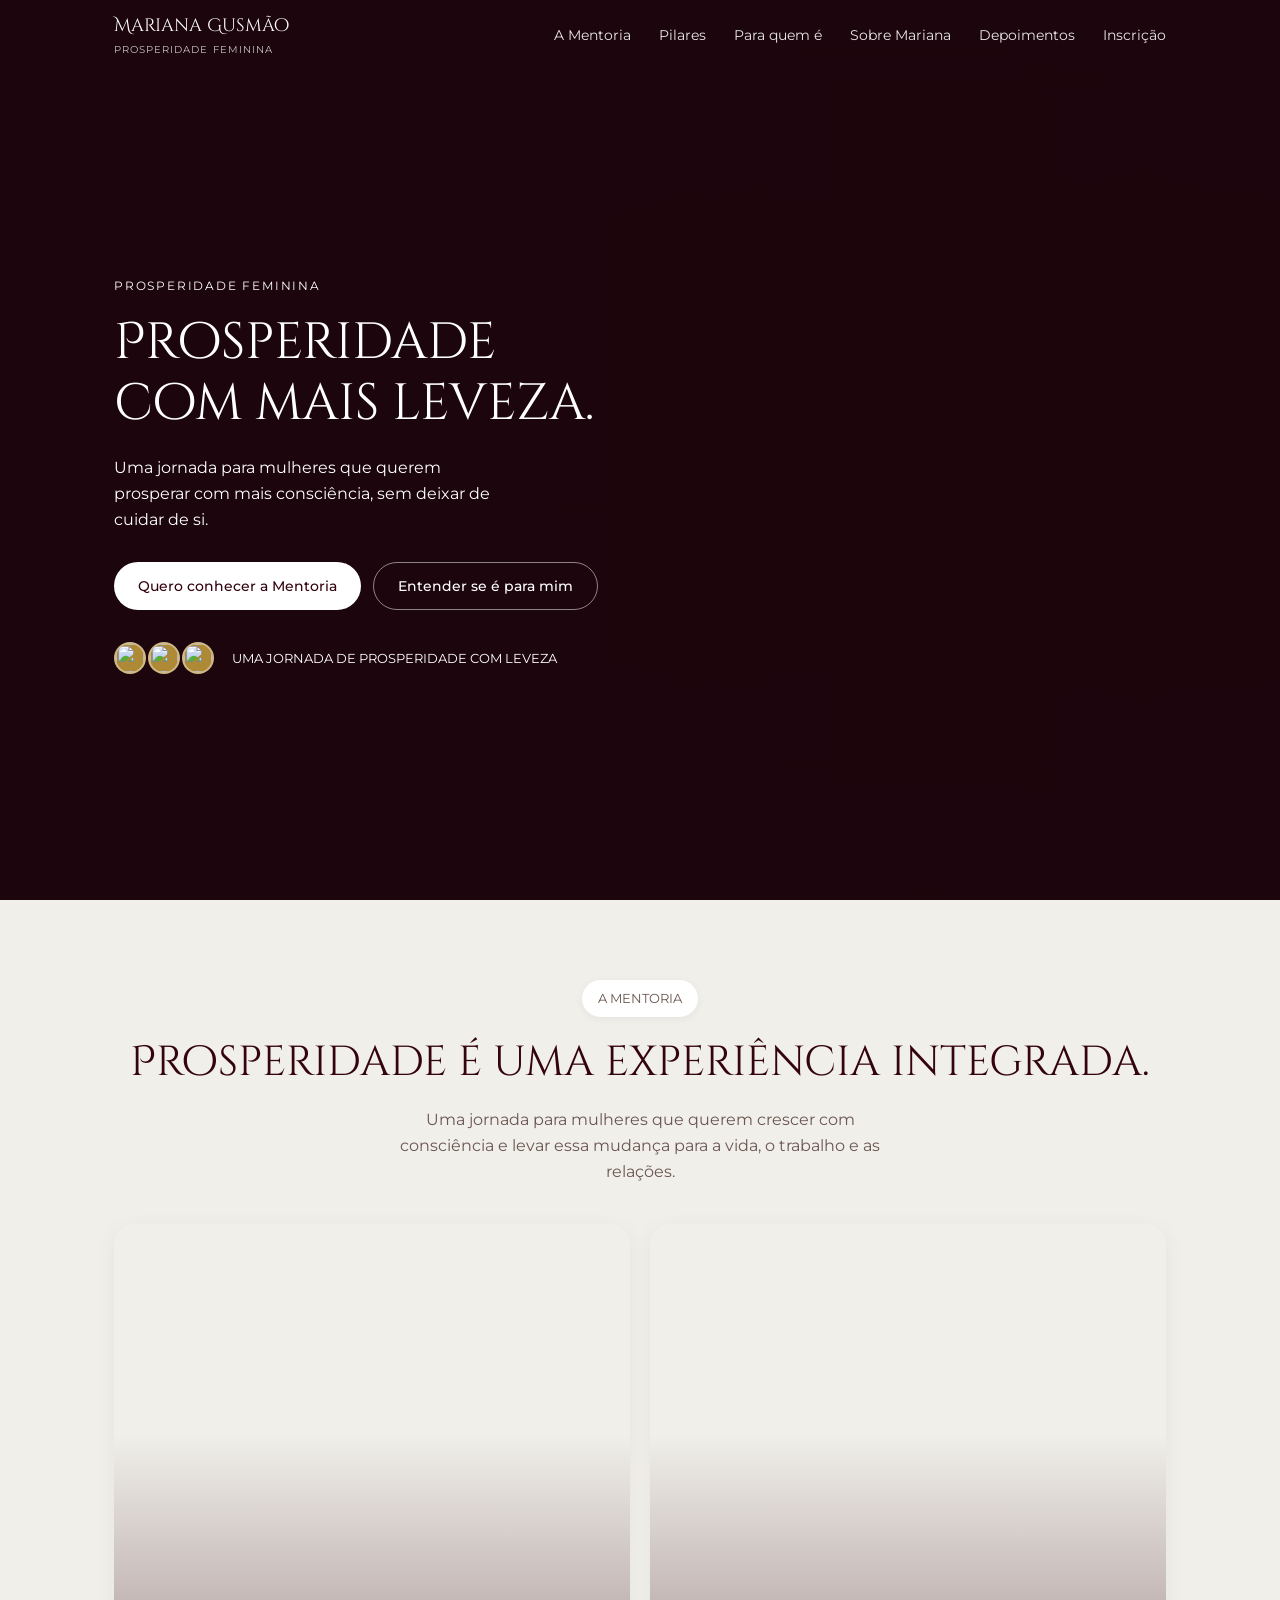
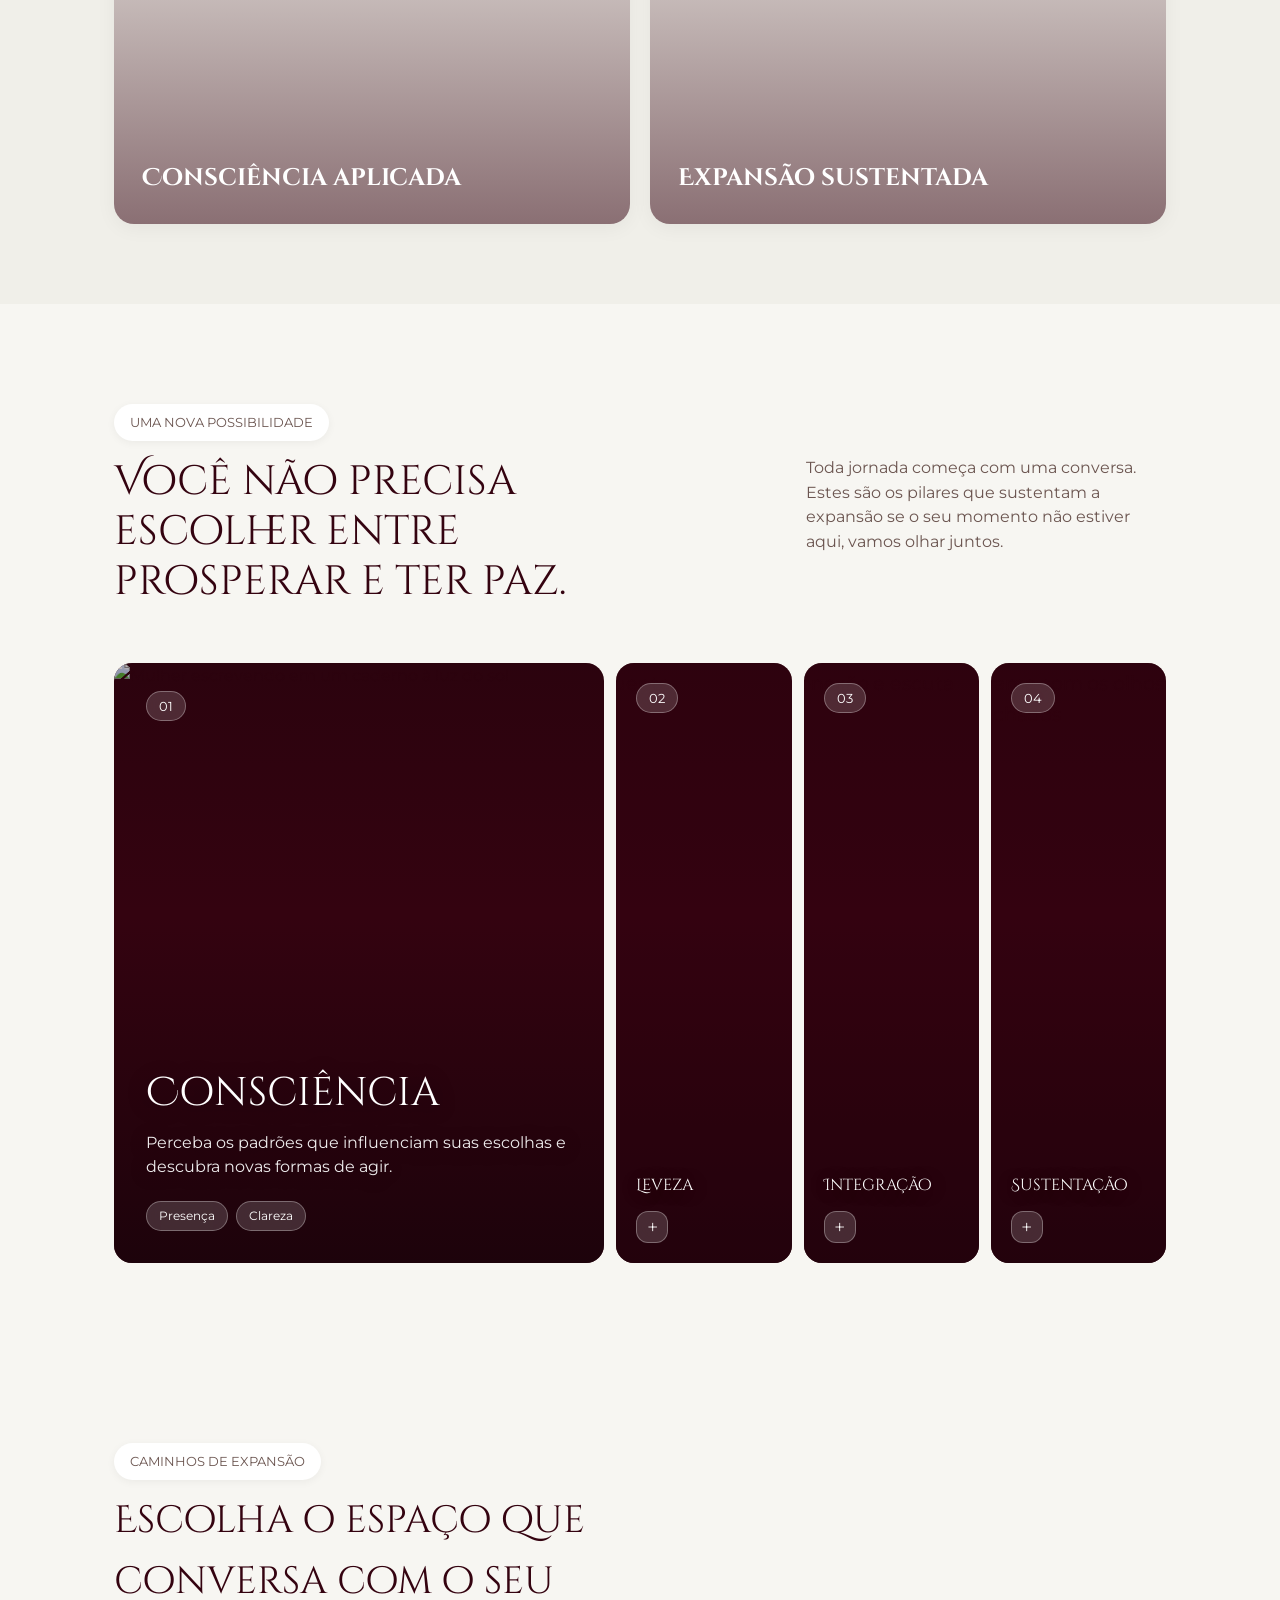
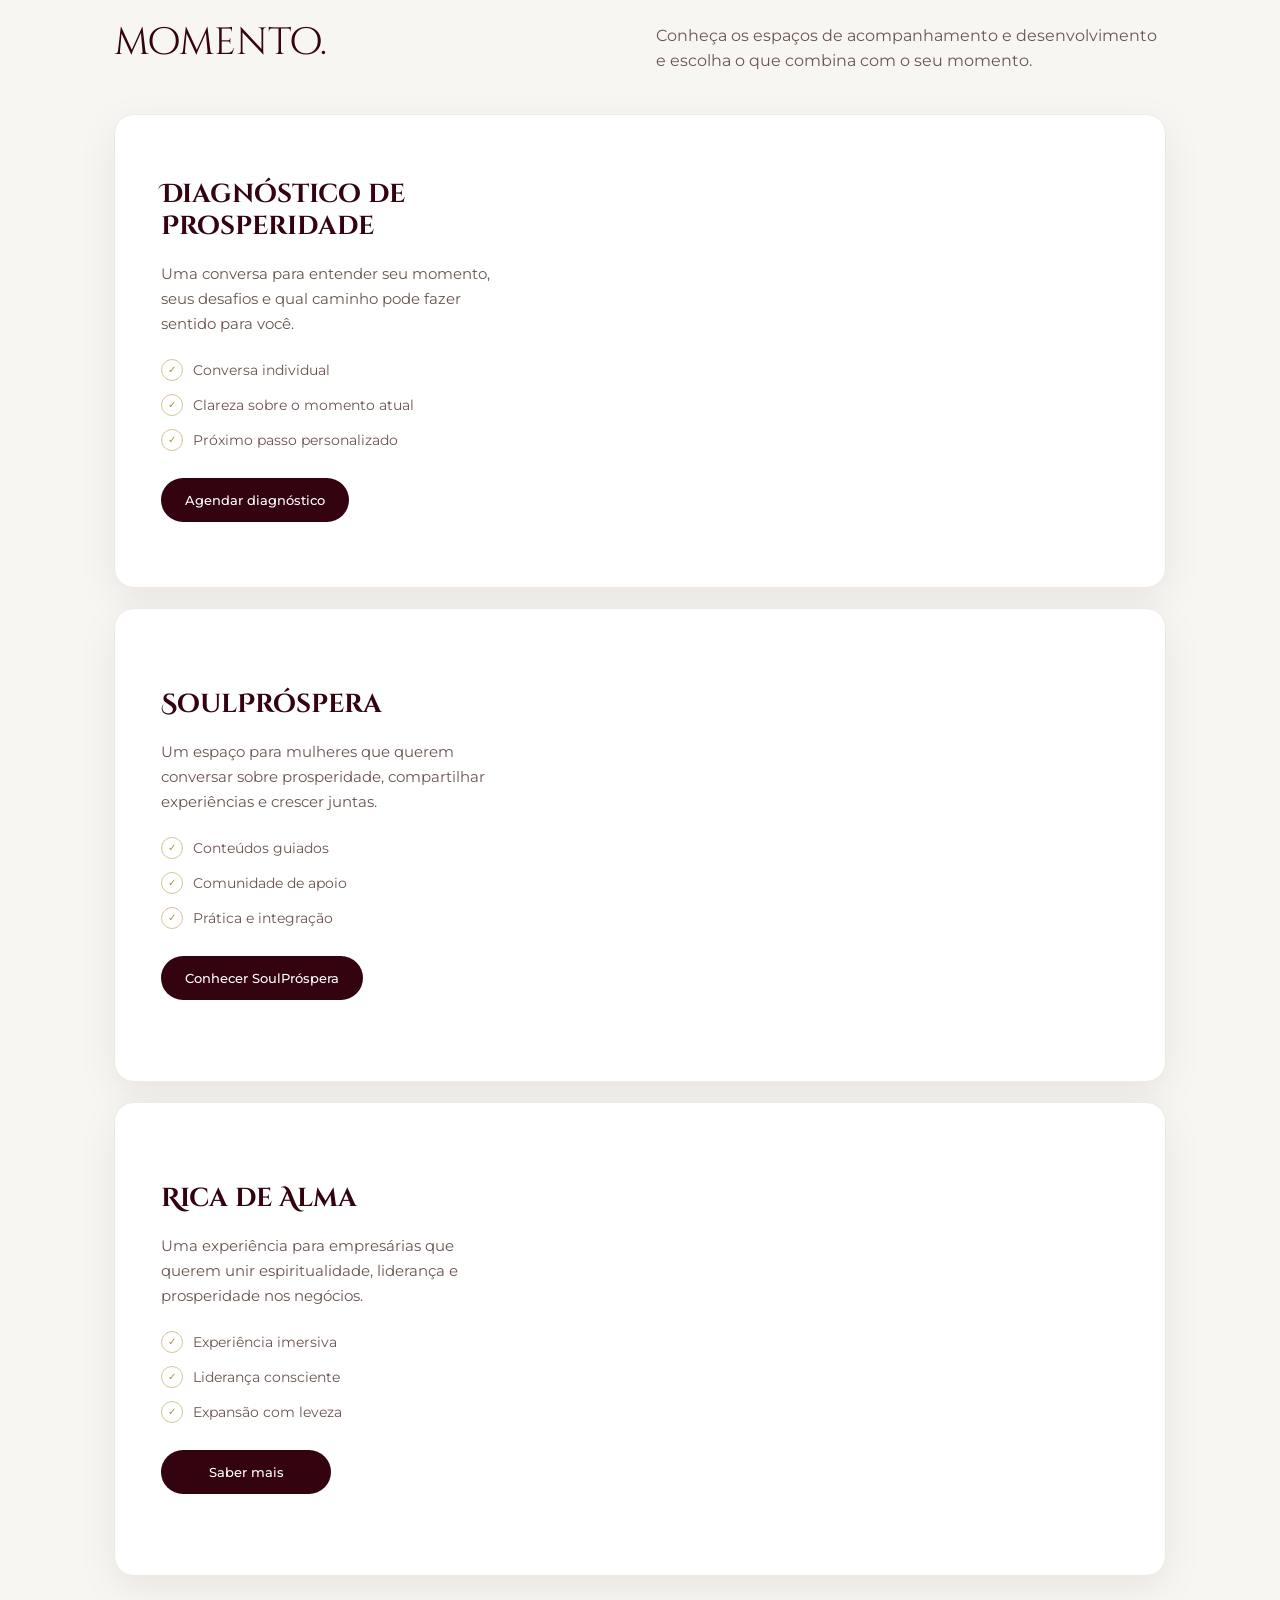
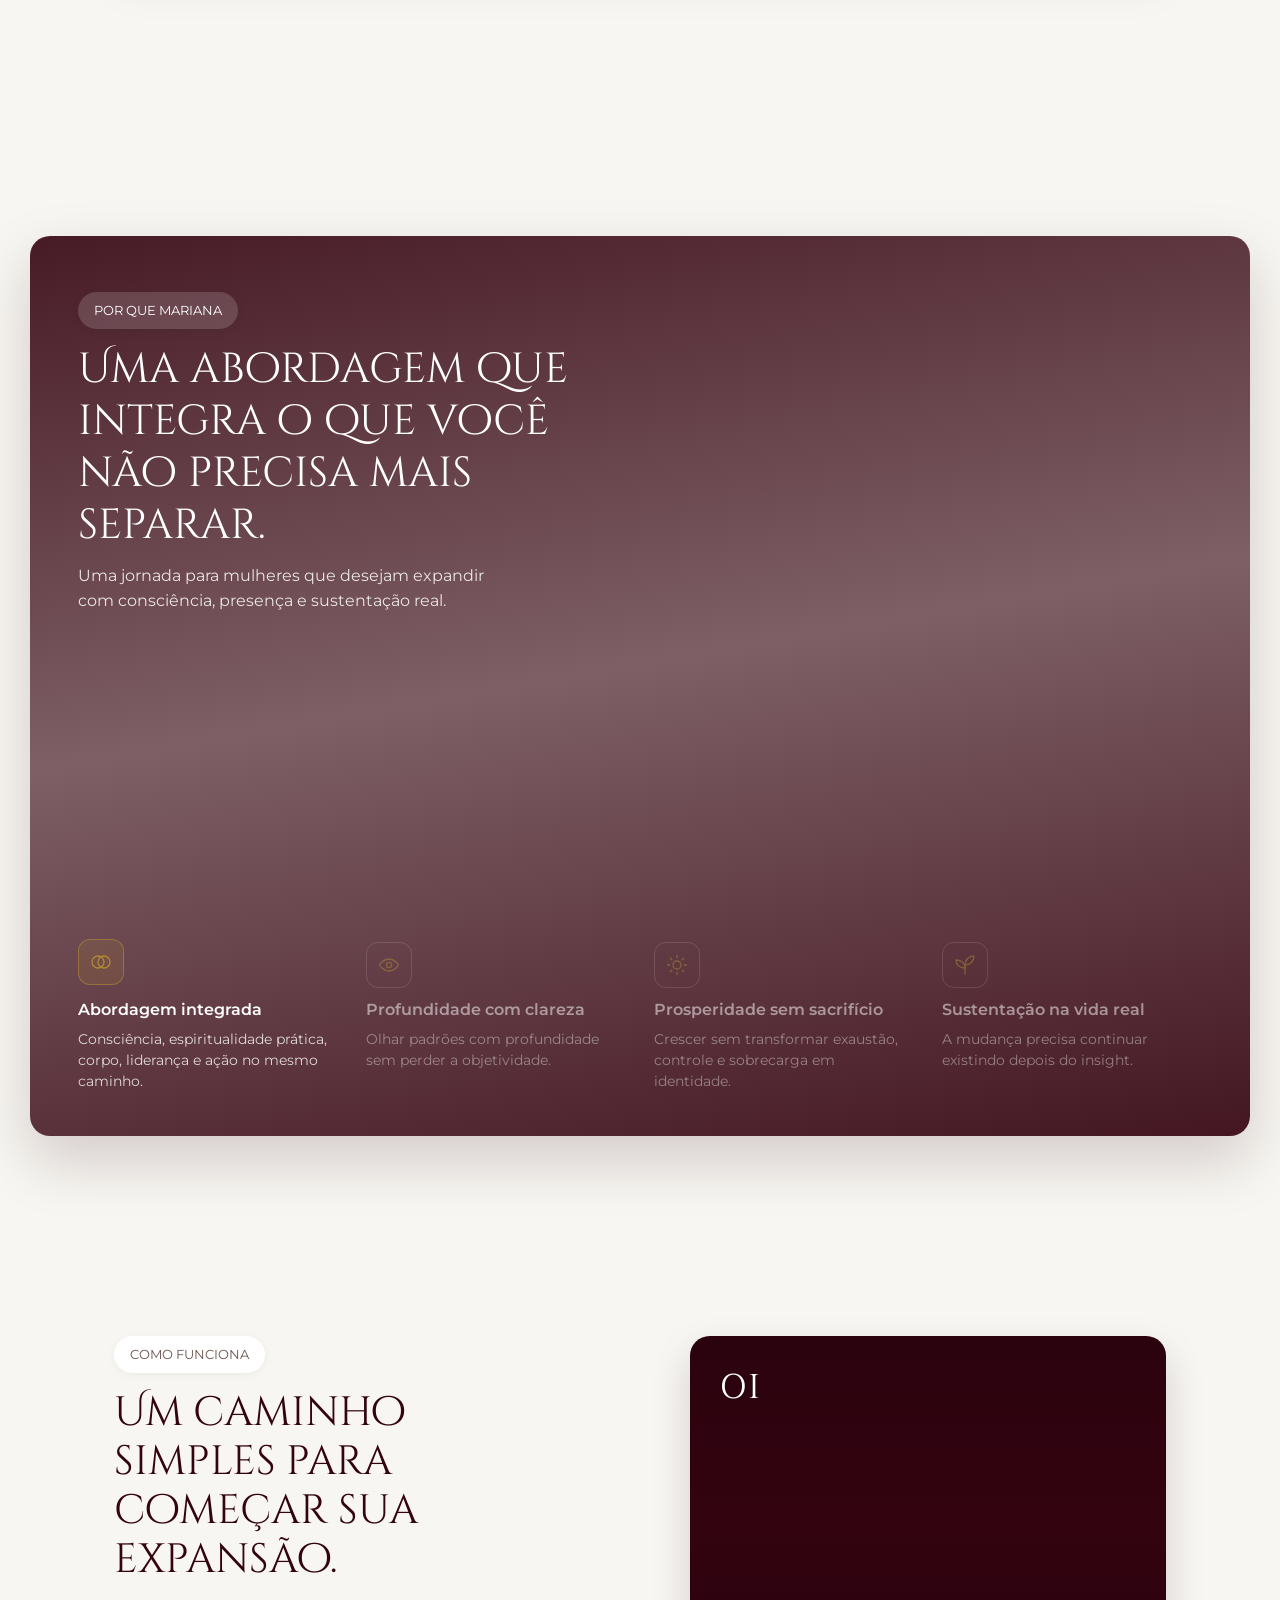
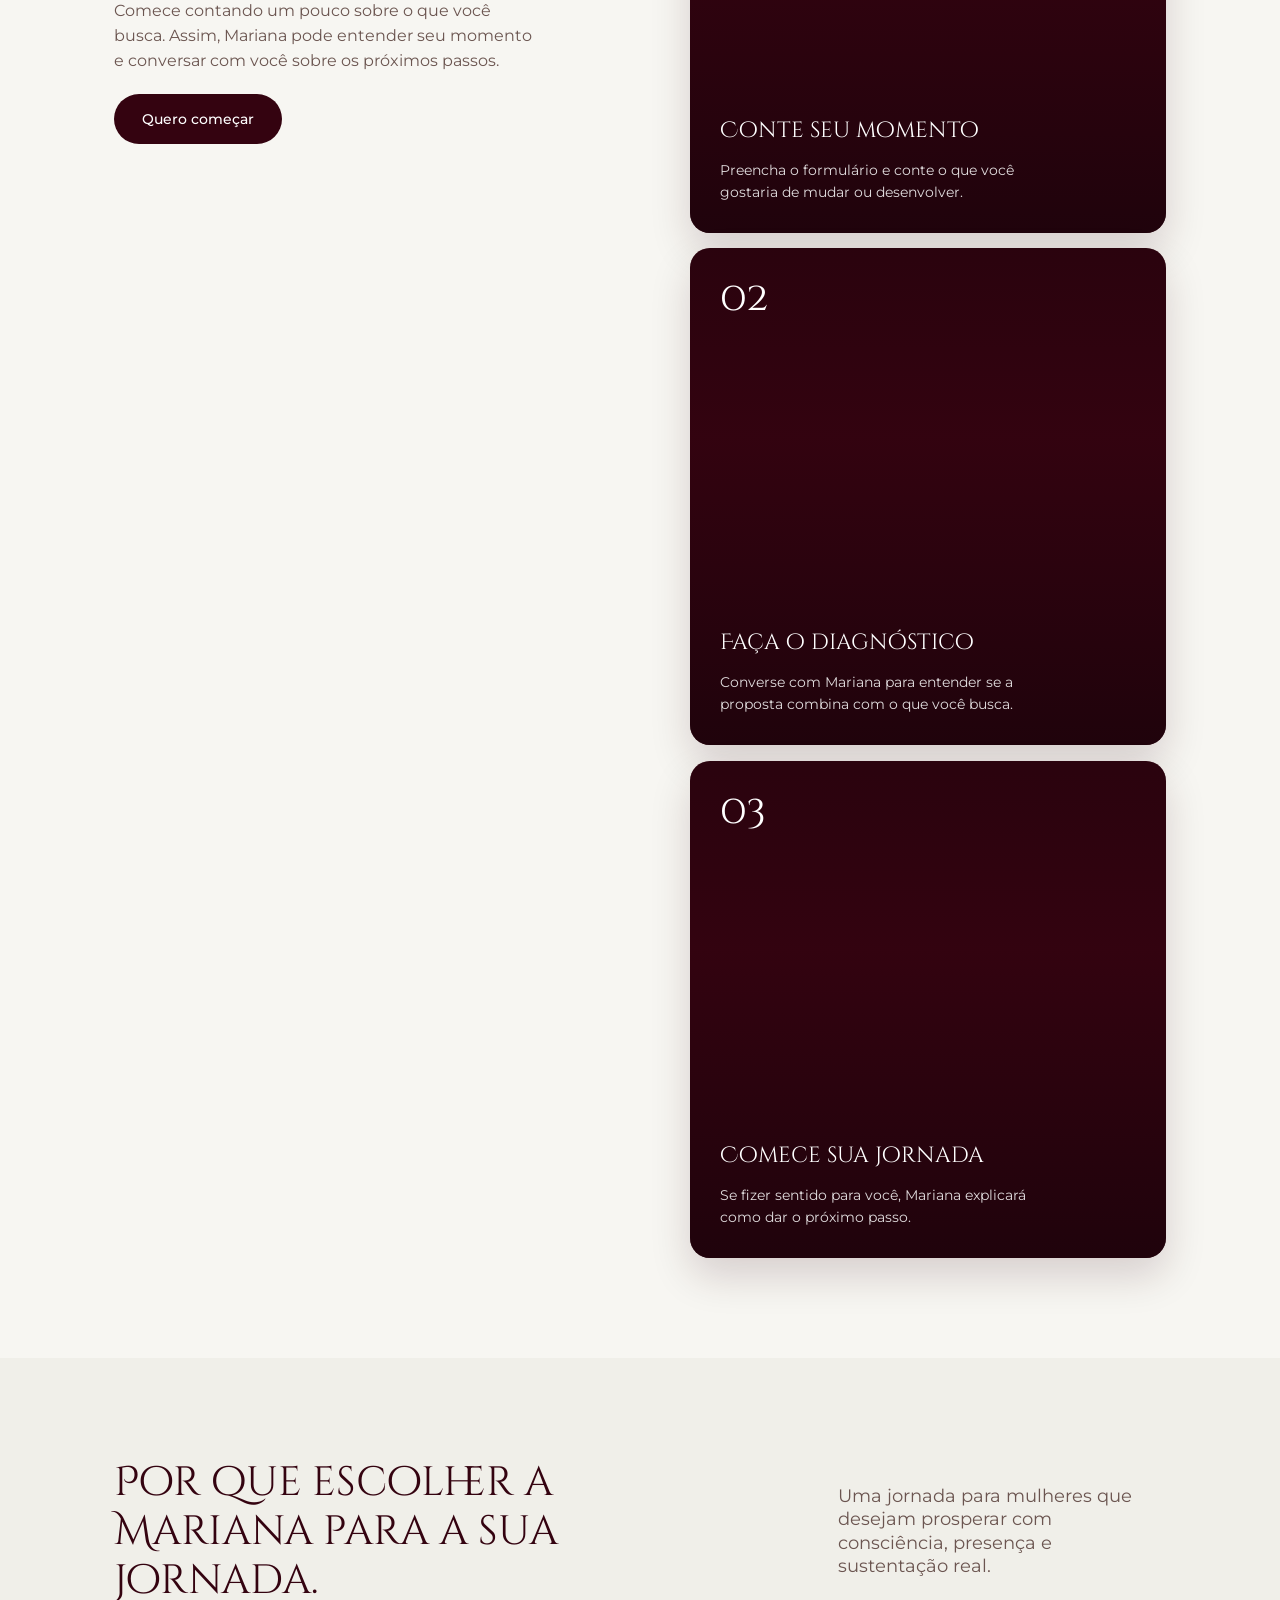
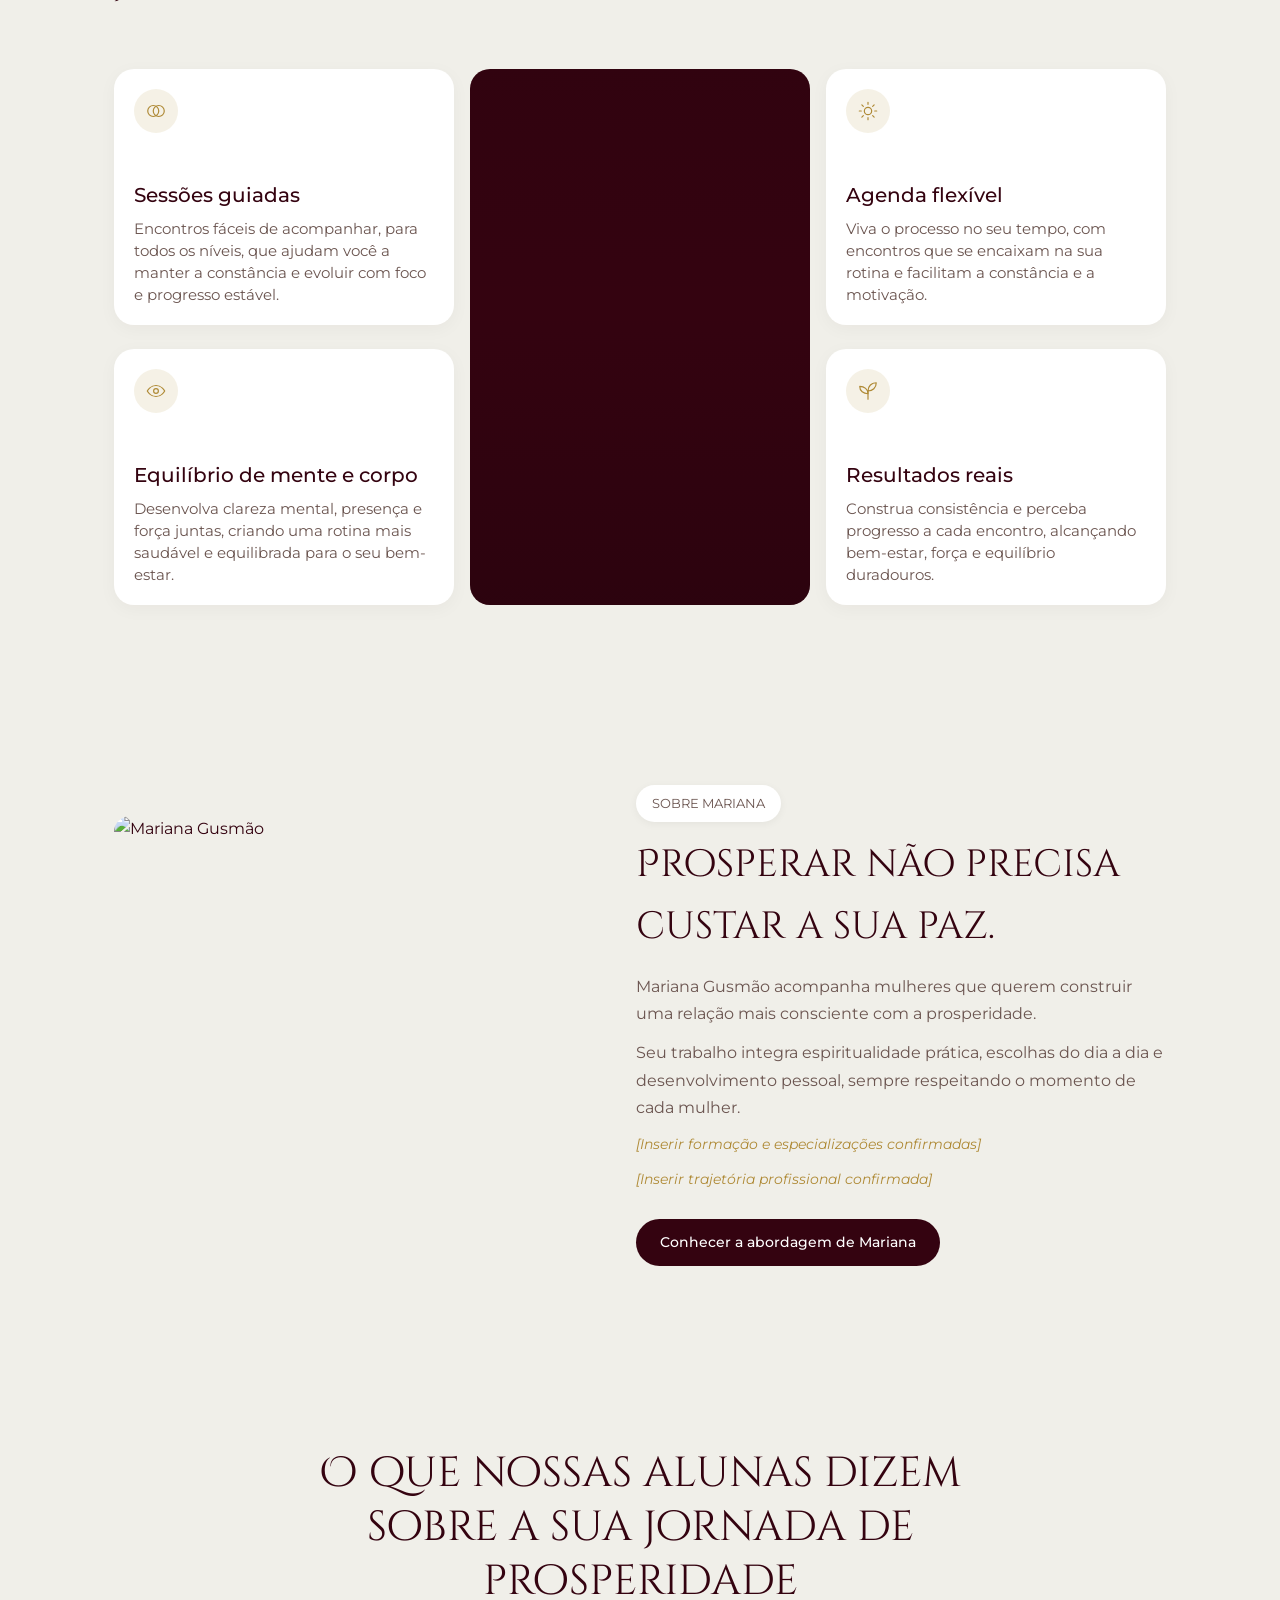
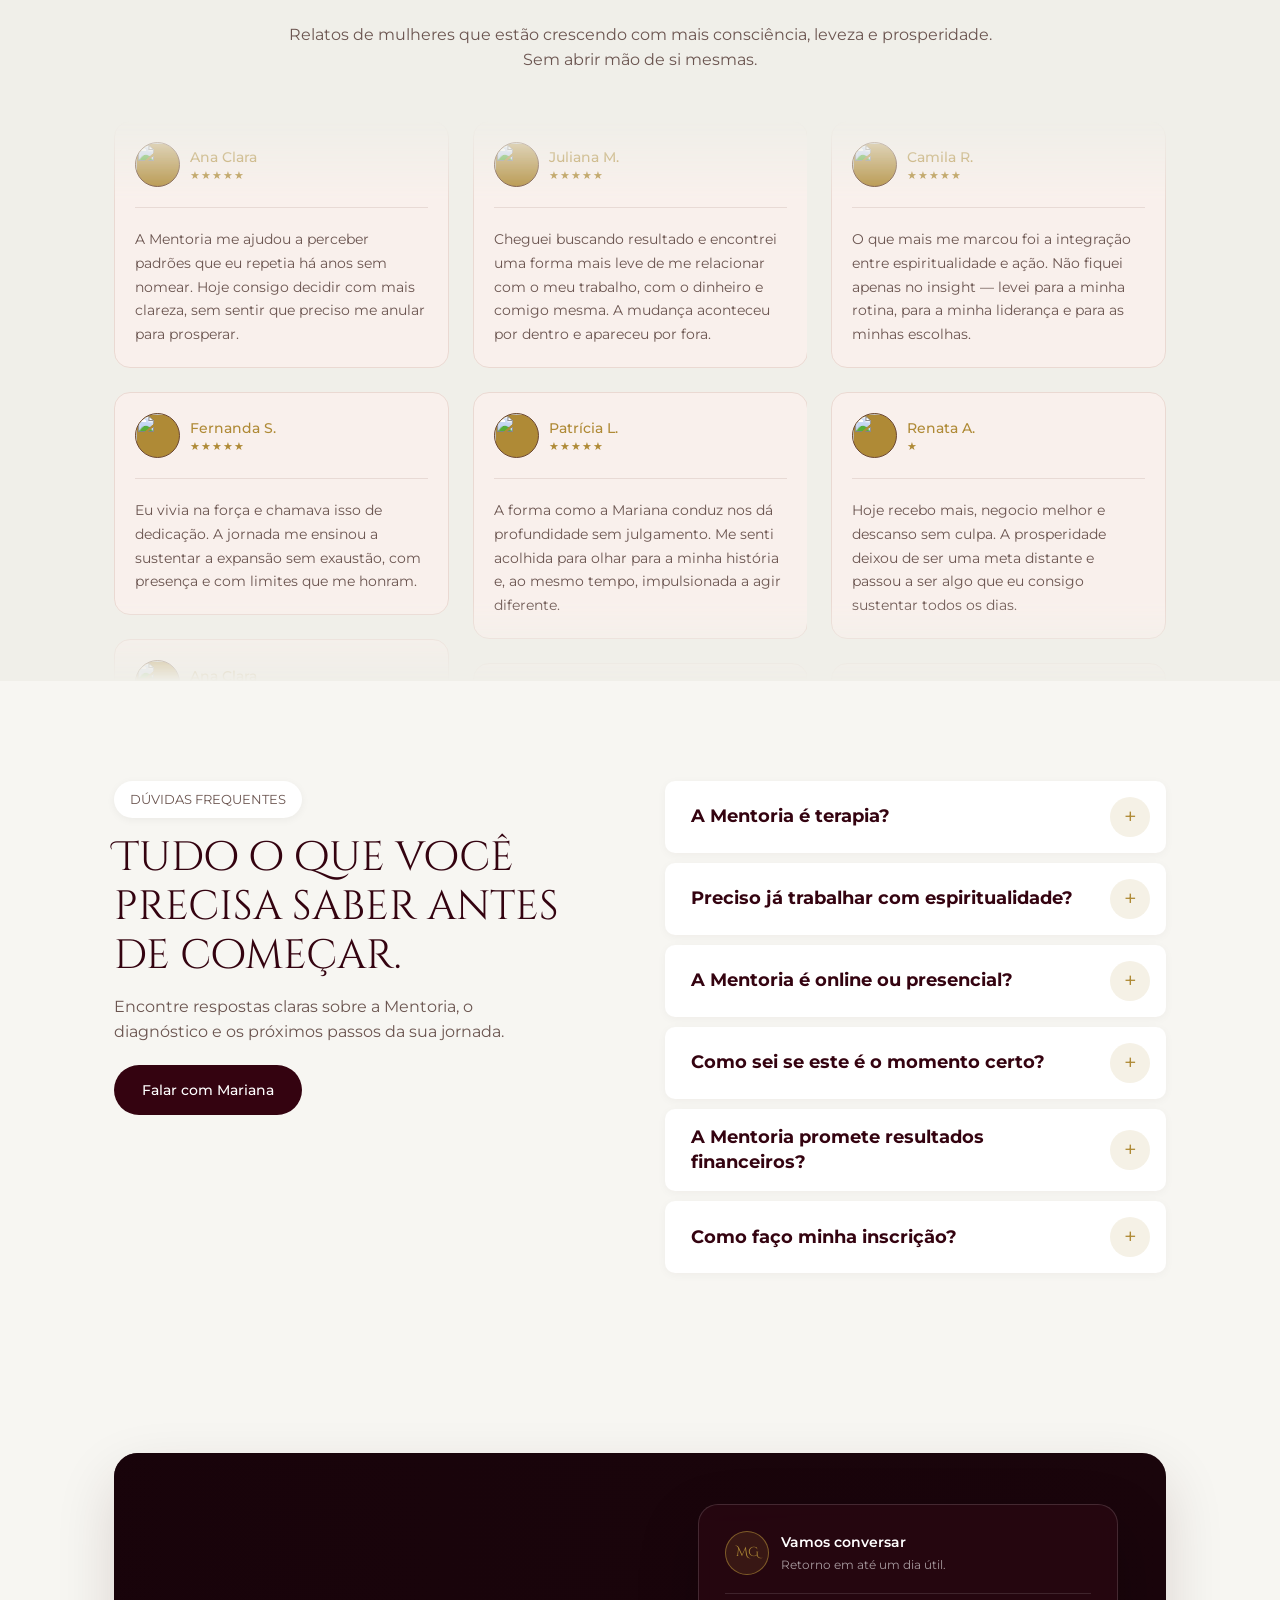
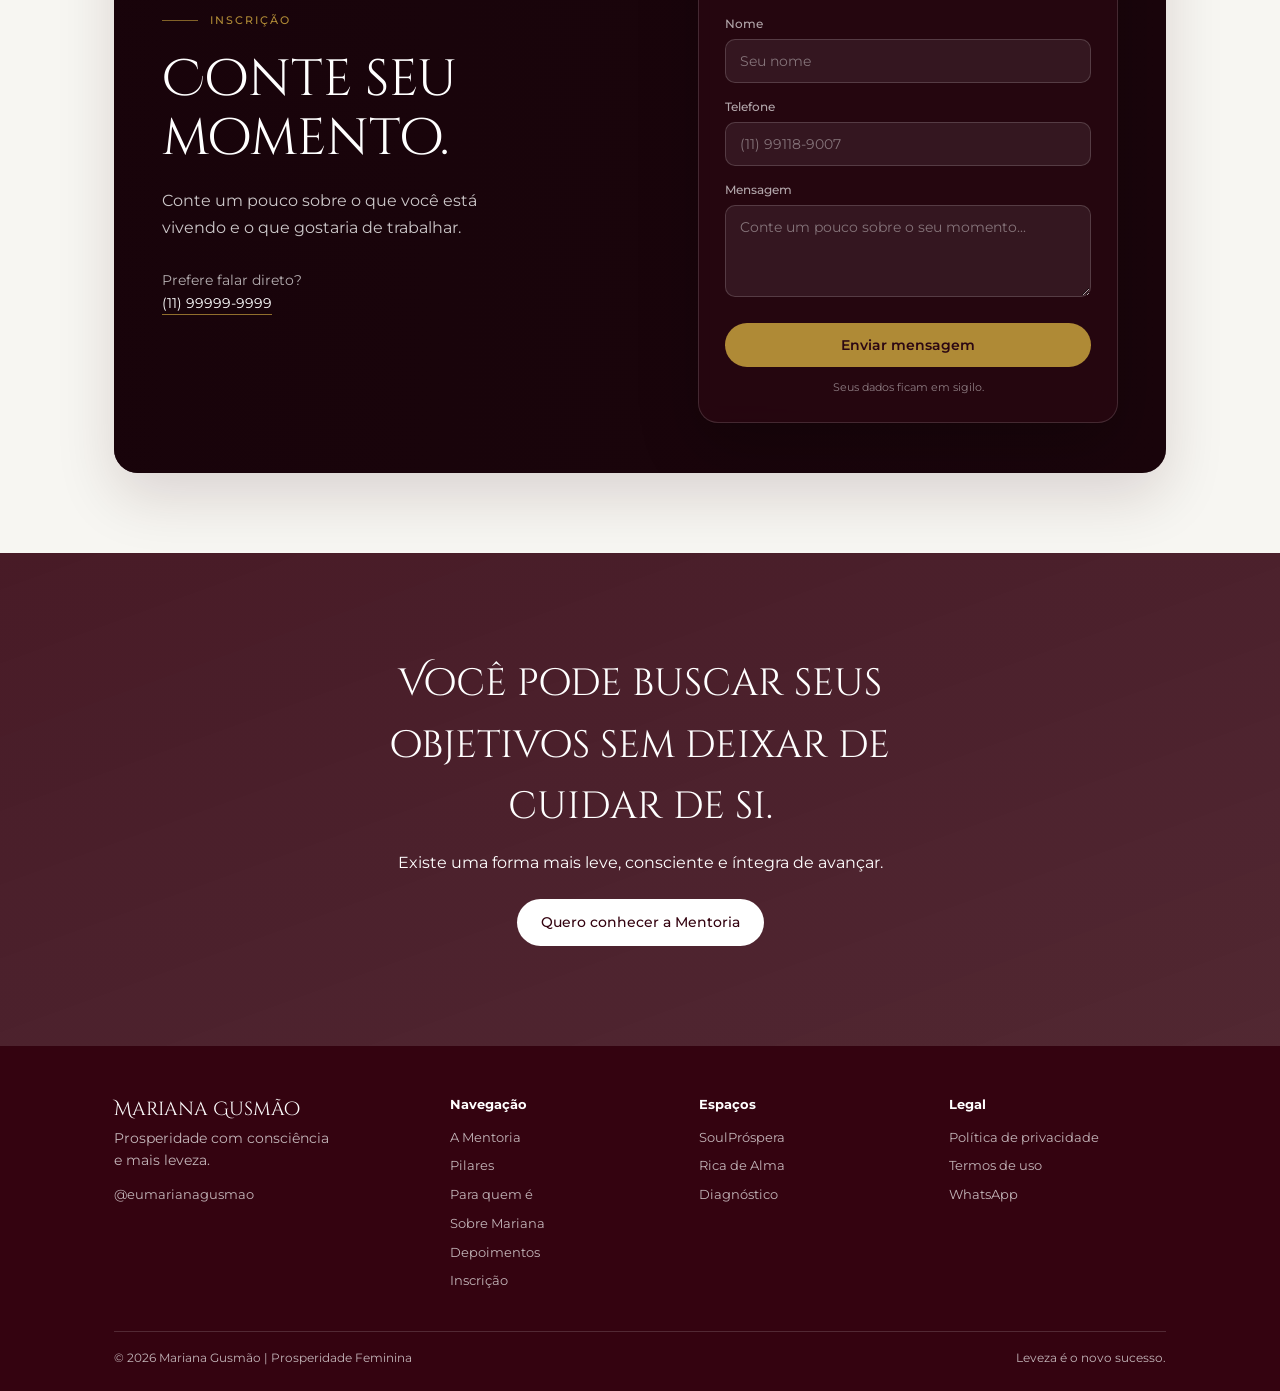
==== commit 1c554cd2: "Add files via upload" ====
--- a/index.html
+++ b/index.html
@@ -405,17 +405,10 @@
       overflow: visible
     }
 
-    /* About — label left, title right, 4 cards */
-    .about {
-      padding: 80px 0
-    }
-
-    .about-top {
-      display: grid;
-      grid-template-columns: auto 1fr;
-      gap: 40px;
-      align-items: start;
-      margin-bottom: 48px
+    /* Help — painéis de imagem em acordeão, como Stillroom */
+    .help {
+      padding: 100px 0;
+      background: var(--bg)
     }
 
     .pill {
@@ -425,67 +418,302 @@
       border-radius: 100px;
       font-size: 13px;
       color: var(--muted);
-      box-shadow: 0 2px 8px rgba(0, 0, 0, .05);
-    }
-
-    .about-top h2 {
+      box-shadow: 0 2px 8px rgba(0, 0, 0, .05)
+    }
+
+    .help-head {
+      display: grid;
+      grid-template-columns: 1.2fr .8fr;
+      gap: 64px;
+      align-items: center;
+      margin-bottom: 56px
+    }
+
+    .help-head .pill {
+      margin-bottom: 16px
+    }
+
+    .help-head h2 {
       font-family: "Cinzel Decorative", serif;
       font-weight: 400;
-      font-size: clamp(1.7rem, 3vw, 2.4rem);
-      line-height: 1.25;
-    }
-
-    .stats {
-      display: grid;
-      grid-template-columns: repeat(4, 1fr);
-      gap: 16px
-    }
-
-    .stat {
-      background: #fff;
-      border-radius: 16px;
-      padding: 24px 20px;
-      box-shadow: 0 4px 20px rgba(0, 0, 0, .05);
-    }
-
-    .stat.dark {
+      font-size: clamp(1.9rem, 3.2vw, 2.65rem);
+      line-height: 1.22;
+      max-width: 620px
+    }
+
+    .help-head>p {
+      justify-self: end;
+      max-width: 360px;
+      color: var(--muted);
+      font-size: 16px;
+      line-height: 1.55
+    }
+
+    .help-row {
+      display: flex;
+      gap: 12px;
+      height: 600px
+    }
+
+    .help-panel {
+      position: relative;
+      flex: 1 1 0;
+      min-width: 0;
+      border-radius: 18px;
+      overflow: hidden;
       background: var(--burgundy);
-      color: #fff;
-      background-size: cover;
-      background-position: center;
-      position: relative;
-      min-height: 160px;
-      display: flex;
-      flex-direction: column;
-      justify-content: flex-end;
-    }
-
-    .stat.dark::before {
-      content: "";
+      cursor: pointer;
+      isolation: isolate;
+      outline: none;
+      transition: flex-grow .7s ease-in-out .06s;
+      transition: flex-grow .76s linear(0, 0.06 13%, 0.22 24%, 0.82 45%, 0.98 67%, 1) .14s
+    }
+
+    .help-panel.is-active {
+      flex-grow: 2.8
+    }
+
+    .help-img {
       position: absolute;
       inset: 0;
-      background: rgba(52, 3, 16, .55);
-      border-radius: 16px
-    }
-
-    .stat.dark>* {
-      position: relative;
-      z-index: 1
-    }
-
-    .stat h3 {
+      width: 100%;
+      height: 100%;
+      object-fit: cover;
+      object-position: center;
+      transform: scale(1.18);
+      transition: transform .7s ease-in-out .06s
+    }
+
+    .help-panel.is-active .help-img {
+      transform: scale(1)
+    }
+
+    .help-shade {
+      position: absolute;
+      inset: 0;
+      background: linear-gradient(180deg, rgba(24, 3, 10, .3) 0%, rgba(24, 3, 10, 0) 42%, rgba(24, 3, 10, .82) 100%)
+    }
+
+    .help-tint {
+      position: absolute;
+      inset: 0;
+      background: var(--burgundy);
+      opacity: .28;
+      transition: opacity .7s ease .2s
+    }
+
+    .help-panel.is-active .help-tint {
+      opacity: 0;
+      transition: opacity .8s ease .15s
+    }
+
+    .help-num {
+      position: absolute;
+      top: 20px;
+      left: 20px;
+      padding: 6px 12px;
+      border: 1px solid rgba(255, 255, 255, .3);
+      border-radius: 999px;
+      background: rgba(255, 255, 255, .16);
+      backdrop-filter: blur(16px);
+      color: #fff;
+      font-size: 13px;
+      line-height: 16px;
+      transition: left .45s ease, top .45s ease
+    }
+
+    .help-panel.is-active .help-num {
+      top: 28px;
+      left: 32px
+    }
+
+    .help-closed {
+      position: absolute;
+      left: 20px;
+      bottom: 20px;
+      width: 140px;
+      opacity: 1;
+      transition: opacity .4s ease .3s;
+      pointer-events: none
+    }
+
+    .help-panel.is-active .help-closed {
+      opacity: 0;
+      transition: opacity .3s ease
+    }
+
+    .help-closed h3 {
       font-family: "Cinzel Decorative", serif;
-      font-size: 1.3rem;
-      margin-bottom: 6px
-    }
-
-    .stat p {
-      font-size: .85rem;
-      color: var(--muted)
-    }
-
-    .stat.dark p {
-      color: rgba(255, 255, 255, .85)
+      font-weight: 400;
+      font-size: clamp(1rem, 1.25vw, 1.125rem);
+      line-height: 1.2;
+      color: #fff;
+      text-shadow: 0 2px 20px rgba(18, 3, 8, .45);
+      margin-bottom: 16px
+    }
+
+    .help-plus {
+      width: 32px;
+      height: 32px;
+      display: grid;
+      place-items: center;
+      border: 1px solid rgba(255, 255, 255, .3);
+      border-radius: 12px;
+      background: rgba(255, 255, 255, .16);
+      backdrop-filter: blur(16px);
+      font-size: 20px;
+      font-weight: 300;
+      line-height: 1;
+      color: #fff
+    }
+
+    .help-details {
+      position: absolute;
+      left: 32px;
+      bottom: 32px;
+      width: 440px;
+      opacity: 0;
+      transform: translateY(12px);
+      transition: opacity .18s ease .12s, transform .3s ease .12s;
+      pointer-events: none
+    }
+
+    .help-panel.is-active .help-details {
+      opacity: 1;
+      transform: none;
+      transition: opacity .35s ease .3s, transform .45s ease .3s
+    }
+
+    .help-details h3 {
+      font-family: "Cinzel Decorative", serif;
+      font-weight: 400;
+      font-size: 2.5rem;
+      line-height: 1.06;
+      color: #fff;
+      text-shadow: 0 2px 20px rgba(18, 3, 8, .45);
+      margin-bottom: 16px
+    }
+
+    .help-details p {
+      max-width: 420px;
+      color: rgba(255, 255, 255, .92);
+      font-size: 16px;
+      line-height: 1.5;
+      text-shadow: 0 2px 20px rgba(18, 3, 8, .45);
+      margin-bottom: 16px
+    }
+
+    .help-tags {
+      display: flex;
+      flex-wrap: wrap;
+      gap: 8px;
+      padding-top: 6px
+    }
+
+    .help-tags span {
+      padding: 6px 12px;
+      border: 1px solid rgba(255, 255, 255, .3);
+      border-radius: 999px;
+      background: rgba(255, 255, 255, .16);
+      backdrop-filter: blur(16px);
+      color: #fff;
+      font-size: 12px;
+      line-height: 16px
+    }
+
+    @media(max-width:1024px) {
+      .why {
+        padding: 70px 20px
+      }
+
+      .why-card {
+        min-height: 600px
+      }
+
+      .help {
+        padding: 70px 0
+      }
+
+      .help-head {
+        grid-template-columns: 1fr;
+        gap: 16px;
+        margin-bottom: 32px
+      }
+
+      .help-head h2 {
+        max-width: 100%;
+        font-size: clamp(1.9rem, 6vw, 2.4rem)
+      }
+
+      .help-head>p {
+        justify-self: start;
+        max-width: 100%;
+        font-size: 15px
+      }
+
+      .help-row {
+        flex-direction: column;
+        height: auto;
+        gap: 10px
+      }
+
+      .help-panel {
+        flex: none;
+        height: 400px;
+        cursor: default
+      }
+
+      .help-panel.is-active {
+        flex-grow: 0
+      }
+
+      .help-tint {
+        opacity: 0
+      }
+
+      .help-img,
+      .help-panel.is-active .help-img {
+        transform: none
+      }
+
+      .help-closed {
+        display: none
+      }
+
+      .help-num {
+        top: 20px;
+        left: 20px
+      }
+
+      .help-panel.is-active .help-num {
+        top: 20px;
+        left: 20px
+      }
+
+      .help-details {
+        left: 24px;
+        right: 24px;
+        bottom: 24px;
+        width: auto;
+        opacity: 1;
+        transform: none
+      }
+
+      .help-details h3 {
+        font-size: 2rem;
+        margin-bottom: 12px
+      }
+
+      .help-details p {
+        font-size: 15px;
+        line-height: 1.45;
+        margin-bottom: 14px
+      }
+
+      .help-tags span {
+        padding: 5px 10px;
+        font-size: 11px
+      }
     }
 
     /* Classes / Mentoria */
@@ -665,7 +893,7 @@
       grid-template-columns: 1fr 1fr;
       align-items: stretch;
       padding: 16px;
-      min-height: 586px;
+      min-height: 472px;
       box-shadow: 0 12px 40px rgba(52, 3, 16, .07);
       margin-bottom: 20px;
       transition: box-shadow .4s ease, border-color .4s ease;
@@ -691,7 +919,7 @@
       border-radius: 16px;
       background-size: cover;
       background-position: center;
-      min-height: 554px;
+      min-height: 440px;
       transition: transform .7s cubic-bezier(.22, 1, .36, 1);
       will-change: transform
     }
@@ -760,7 +988,12 @@
 
     /* Why — card com imagem que troca no hover, como Elyora */
     .why {
-      padding: 80px 0
+      padding: 100px 30px
+    }
+
+    .why .wrap {
+      max-width: none;
+      padding: 0
     }
 
     .why-card {
@@ -770,7 +1003,7 @@
       color: #fff;
       border-radius: 20px;
       padding: 56px 48px 44px;
-      min-height: 600px;
+      min-height: 100vh;
       display: flex;
       flex-direction: column;
       justify-content: space-between;
@@ -893,180 +1126,248 @@
       line-height: 1.55
     }
 
-    /* How */
+    /* How — cartões fixos com imagens e movimento no scroll, como Elyora */
     .how {
-      padding: 80px 0
-    }
-
-    .how-grid {
-      display: grid;
-      grid-template-columns: 1fr 1fr;
-      gap: 40px;
-      align-items: center
+      padding: 100px 0
+    }
+
+    .how-wrap {
+      display: flex;
+      align-items: flex-start;
+      gap: 100px
+    }
+
+    .how-head {
+      position: sticky;
+      top: 80px;
+      flex: 0 0 calc(50% - 50px);
+      display: flex;
+      flex-direction: column;
+      align-items: flex-start;
+      gap: 15px
     }
 
     .how .pill {
-      margin-bottom: 12px
+      margin: 0
     }
 
     .how h2 {
       font-family: "Cinzel Decorative", serif;
       font-weight: 400;
-      font-size: clamp(1.7rem, 3vw, 2.4rem);
-      margin-bottom: 12px
+      font-size: clamp(2rem, 3.2vw, 2.7rem);
+      line-height: 1.2;
+      max-width: 440px
     }
 
     .how .lead {
       color: var(--muted);
-      margin-bottom: 20px
-    }
-
-    .steps {
+      font-size: 16px;
+      line-height: 1.55;
+      max-width: 430px
+    }
+
+    .how-head .btn {
+      padding: 14px 28px;
+      margin-top: 5px
+    }
+
+    .how-cards {
+      flex: 0 0 calc(50% - 50px);
       display: flex;
       flex-direction: column;
-      gap: 12px
-    }
-
-    .step {
-      background: #fff;
-      border-radius: 16px;
-      padding: 20px 24px;
-      box-shadow: 0 4px 16px rgba(0, 0, 0, .05);
-      display: grid;
-      grid-template-columns: auto 1fr;
-      gap: 16px
-    }
-
-    .step-n {
+      gap: 15px
+    }
+
+    .how-card {
+      position: relative;
+      aspect-ratio: .957;
+      border-radius: 20px;
+      overflow: hidden;
+      padding: 30px 16px 30px 30px;
+      display: flex;
+      flex-direction: column;
+      justify-content: space-between;
+      color: #fff;
+      background: var(--burgundy);
+      box-shadow: 0 18px 40px rgba(52, 3, 16, .16);
+      isolation: isolate;
+      will-change: transform;
+      transform-origin: 50% 50%;
+      transition: box-shadow .4s
+    }
+
+    .how-card:nth-child(1) {
+      position: sticky;
+      top: 80px;
+      z-index: 1
+    }
+
+    .how-card:nth-child(2) {
+      position: sticky;
+      top: 120px;
+      z-index: 2
+    }
+
+    .how-card:nth-child(3) {
+      z-index: 3
+    }
+
+    .how-canvas {
+      position: absolute;
+      inset: 0;
+      width: 100%;
+      height: 100%;
+      display: block;
+      z-index: -2
+    }
+
+    .how-card::after {
+      content: "";
+      position: absolute;
+      inset: 0;
+      z-index: -1;
+      background: linear-gradient(180deg, rgba(24, 3, 10, .34) 0%, rgba(24, 3, 10, .04) 38%, rgba(24, 3, 10, .72) 100%)
+    }
+
+    .how-num {
       font-family: "Cinzel Decorative", serif;
-      font-size: 1.5rem;
-      color: var(--gold)
-    }
-
-    .step h4 {
-      font-size: 1rem;
-      font-weight: 600;
-      margin-bottom: 4px
-    }
-
-    .step p {
-      font-size: .88rem;
-      color: var(--muted)
-    }
-
-    /* Pricing */
-    .pricing {
-      padding: 80px 0;
+      font-size: 2.5rem;
+      line-height: 1;
+      color: #fff
+    }
+
+    .how-details {
+      display: flex;
+      flex-direction: column;
+      gap: 16px;
+      max-width: 350px
+    }
+
+    .how-details h3 {
+      font-family: "Cinzel Decorative", serif;
+      font-size: 1.375rem;
+      font-weight: 400;
+      line-height: 1.2
+    }
+
+    .how-details p {
+      font-size: 14px;
+      line-height: 1.55;
+      color: rgba(255, 255, 255, .86)
+    }
+
+    /* Por que escolher — três colunas com imagem central, como Yogaz */
+    .why-us {
+      padding: 100px 0;
       background: #f0efe9
     }
 
-    .price-head {
-      display: grid;
-      grid-template-columns: 1fr 1fr;
-      gap: 32px;
-      align-items: end;
-      margin-bottom: 40px
-    }
-
-    .price-head .pill {
-      margin-bottom: 10px
-    }
-
-    .price-head h2 {
+    .why-us-head {
+      display: flex;
+      align-items: center;
+      justify-content: space-between;
+      gap: 64px;
+      margin-bottom: 64px
+    }
+
+    .why-us-head h2 {
       font-family: "Cinzel Decorative", serif;
       font-weight: 400;
-      font-size: clamp(1.7rem, 3vw, 2.4rem)
-    }
-
-    .price-head p {
-      color: var(--muted)
-    }
-
-    .price-grid {
+      font-size: clamp(2rem, 3.2vw, 2.7rem);
+      line-height: 1.2;
+      max-width: 540px
+    }
+
+    .why-us-head p {
+      flex: 0 0 328px;
+      max-width: 328px;
+      color: var(--muted);
+      font-size: 18px;
+      line-height: 1.3
+    }
+
+    .why-us-grid {
       display: grid;
-      grid-template-columns: 1.2fr 1fr;
-      gap: 20px
-    }
-
-    .plan {
+      grid-template-columns: repeat(3, 1fr);
+      gap: 16px;
+      align-items: stretch
+    }
+
+    .why-us-col {
+      display: flex;
+      flex-direction: column;
+      gap: 24px
+    }
+
+    .why-us-card {
+      height: 256px;
       background: #fff;
       border-radius: 20px;
-      padding: 32px 28px;
-      box-shadow: 0 4px 20px rgba(0, 0, 0, .05)
-    }
-
-    .plan.dark {
+      padding: 20px;
+      display: flex;
+      flex-direction: column;
+      align-items: flex-start;
+      overflow: hidden;
+      box-shadow: 0 4px 18px rgba(52, 3, 16, .04)
+    }
+
+    .why-us-ico {
+      width: 44px;
+      height: 44px;
+      display: grid;
+      place-items: center;
+      border-radius: 50%;
+      background: rgba(175, 138, 54, .12);
+      color: var(--gold)
+    }
+
+    .why-us-ico svg {
+      width: 22px;
+      height: 22px
+    }
+
+    .why-us-copy {
+      margin-top: auto
+    }
+
+    .why-us-copy h3 {
+      font-family: Montserrat, sans-serif;
+      font-size: 20px;
+      font-weight: 500;
+      line-height: 1.3;
+      color: var(--burgundy);
+      margin-bottom: 10px
+    }
+
+    .why-us-copy p {
+      font-size: 15px;
+      line-height: 1.45;
+      color: var(--muted)
+    }
+
+    .why-us-center {
+      position: relative;
+      min-height: 536px;
+      border-radius: 20px;
+      overflow: hidden;
       background: var(--burgundy);
-      color: #fff
-    }
-
-    .plan .tag {
-      font-size: 12px;
-      color: var(--muted);
-      margin-bottom: 6px
-    }
-
-    .plan.dark .tag {
-      color: var(--gold)
-    }
-
-    .plan h3 {
-      font-family: "Cinzel Decorative", serif;
-      font-size: 1.5rem;
-      margin-bottom: 6px
-    }
-
-    .plan.dark h3 {
-      color: #fff
-    }
-
-    .plan .sub {
-      font-size: .9rem;
-      color: var(--muted);
-      margin-bottom: 16px
-    }
-
-    .plan.dark .sub {
-      color: rgba(255, 255, 255, .75)
-    }
-
-    .plan .price {
-      font-size: 1.1rem;
-      color: var(--gold);
-      margin-bottom: 16px
-    }
-
-    .plan ul {
-      display: grid;
-      grid-template-columns: 1fr 1fr;
-      gap: 8px;
-      margin-bottom: 20px;
-      padding: 16px;
-      background: var(--bg);
-      border-radius: 12px
-    }
-
-    .plan.dark ul {
-      background: rgba(255, 255, 255, .08);
-      grid-template-columns: 1fr
-    }
-
-    .plan li {
-      font-size: .88rem;
-      color: var(--muted)
-    }
-
-    .plan.dark li {
-      color: rgba(255, 255, 255, .85)
-    }
-
-    .plan .btn {
-      width: 100%
-    }
-
-    .plan.dark .btn {
-      background: #fff;
-      color: var(--burgundy)
+      isolation: isolate
+    }
+
+    .why-canvas {
+      position: absolute;
+      inset: 0;
+      width: 100%;
+      height: 100%;
+      display: block
+    }
+
+    .why-us-center::after {
+      content: "";
+      position: absolute;
+      inset: 0;
+      background: linear-gradient(180deg, rgba(24, 3, 10, .1) 0%, rgba(24, 3, 10, 0) 45%, rgba(24, 3, 10, .28) 100%);
+      pointer-events: none
     }
 
     /* Depoimentos — colunas em movimento, como Yogaz */
@@ -1113,16 +1414,16 @@
     .testi-track {
       display: flex;
       flex-direction: column;
-      animation: testiScroll 42s linear infinite;
+      animation: testiScroll 26s linear infinite;
       will-change: transform
     }
 
     .testi-col:nth-child(2) .testi-track {
-      animation-duration: 52s
+      animation-duration: 32s
     }
 
     .testi-col:nth-child(3) .testi-track {
-      animation-duration: 46s
+      animation-duration: 28s
     }
 
     @keyframes testiScroll {
@@ -1256,31 +1557,61 @@
       margin-top: 16px
     }
 
-    /* FAQ */
+    /* FAQ — duas colunas com acordeão branco, como Elyora */
     .faq {
-      padding: 80px 0;
-      text-align: center
+      padding: 100px 0
+    }
+
+    .faq-grid {
+      display: flex;
+      align-items: flex-start;
+      gap: 50px
+    }
+
+    .faq-intro {
+      flex: 0 0 calc(50% - 25px);
+      display: flex;
+      flex-direction: column;
+      align-items: flex-start;
+      gap: 15px
     }
 
     .faq .pill {
-      margin-bottom: 12px
+      margin: 0
     }
 
     .faq h2 {
       font-family: "Cinzel Decorative", serif;
       font-weight: 400;
-      font-size: clamp(1.7rem, 3vw, 2.4rem);
-      margin-bottom: 32px
+      font-size: clamp(2rem, 3.2vw, 2.7rem);
+      line-height: 1.2;
+      max-width: 450px
+    }
+
+    .faq-intro p {
+      color: var(--muted);
+      font-size: 16px;
+      line-height: 1.55;
+      max-width: 400px
+    }
+
+    .faq-intro .btn {
+      padding: 14px 28px;
+      margin-top: 5px
     }
 
     .faq-list {
-      max-width: 640px;
-      margin: 0 auto;
-      text-align: left
+      flex: 0 0 calc(50% - 25px);
+      display: flex;
+      flex-direction: column;
+      gap: 10px
     }
 
     .faq-item {
-      border-bottom: 1px solid #e5e0d8
+      background: #fff;
+      border-radius: 10px;
+      padding: 10px;
+      box-shadow: 0 2px 10px rgba(52, 3, 16, .04)
     }
 
     .faq-q {
@@ -1288,17 +1619,48 @@
       display: flex;
       justify-content: space-between;
       align-items: center;
-      padding: 18px 0;
-      background: none;
+      gap: 10px;
+      padding: 6px 6px 6px 16px;
       border: none;
+      border-radius: 8px;
+      background: #fff;
+      color: var(--text);
       cursor: pointer;
-      font-size: 1rem;
-      font-weight: 500;
+      font-size: 18px;
+      font-weight: 700;
+      line-height: 1.4;
       text-align: left;
+      transition: background .3s, color .3s
     }
 
     .faq-q:hover {
-      color: var(--gold)
+      background: rgba(52, 3, 16, .04)
+    }
+
+    .faq-item.open .faq-q {
+      background: var(--burgundy);
+      color: #fff
+    }
+
+    .faq-icon {
+      width: 40px;
+      height: 40px;
+      flex: 0 0 40px;
+      display: grid;
+      place-items: center;
+      border-radius: 50%;
+      background: rgba(175, 138, 54, .12);
+      color: var(--gold);
+      font-size: 22px;
+      font-weight: 400;
+      line-height: 1;
+      transition: transform .3s, background .3s, color .3s
+    }
+
+    .faq-item.open .faq-icon {
+      transform: rotate(45deg);
+      background: rgba(255, 255, 255, .12);
+      color: #fff
     }
 
     .faq-a {
@@ -1308,107 +1670,222 @@
     }
 
     .faq-item.open .faq-a {
-      max-height: 200px
+      max-height: 260px
     }
 
     .faq-a p {
-      font-size: .9rem;
+      font-size: 15px;
       color: var(--muted);
-      padding-bottom: 16px;
-      line-height: 1.6
-    }
-
-    /* Form */
+      padding: 16px 16px 8px;
+      line-height: 1.65
+    }
+
+    /* Form — imagem + painel de contato como "Begin gently" */
     .form-sec {
       padding: 80px 0;
-      background: #f0efe9;
-      text-align: center
-    }
-
-    .form-sec .pill {
-      margin-bottom: 12px
-    }
-
-    .form-sec h2 {
+      background: var(--bg)
+    }
+
+    .form-card {
+      position: relative;
+      isolation: isolate;
+      display: grid;
+      grid-template-columns: minmax(0, 1fr) 420px;
+      align-items: center;
+      gap: 48px;
+      min-height: 620px;
+      padding: 48px;
+      border-radius: 24px;
+      overflow: hidden;
+      background: #1c070d url("images/mari02.avif") 62% center/cover no-repeat;
+      box-shadow: 0 24px 60px rgba(52, 3, 16, .14);
+    }
+
+    .form-card::before {
+      content: "";
+      position: absolute;
+      inset: 0;
+      z-index: -1;
+      background: linear-gradient(90deg, rgba(24, 3, 10, .9) 0%, rgba(24, 3, 10, .68) 46%, rgba(24, 3, 10, .5) 100%);
+    }
+
+    .form-copy {
+      color: #fff;
+      max-width: 470px
+    }
+
+    .form-label {
+      display: flex;
+      align-items: center;
+      gap: 12px;
+      font-size: 11px;
+      font-weight: 500;
+      letter-spacing: .18em;
+      text-transform: uppercase;
+      color: var(--gold);
+      margin-bottom: 22px
+    }
+
+    .form-label::before {
+      content: "";
+      width: 36px;
+      height: 1px;
+      background: var(--gold);
+      opacity: .7
+    }
+
+    .form-copy h2 {
       font-family: "Cinzel Decorative", serif;
       font-weight: 400;
-      font-size: clamp(1.7rem, 3vw, 2.4rem);
-      margin-bottom: 8px
-    }
-
-    .form-sec .lead {
-      color: var(--muted);
-      margin-bottom: 32px
-    }
-
-    .form-box {
-      max-width: 600px;
-      margin: 0 auto;
-      background: #fff;
+      font-size: clamp(2.2rem, 4vw, 3.4rem);
+      line-height: 1.15;
+      margin-bottom: 18px
+    }
+
+    .form-copy>p {
+      color: rgba(255, 255, 255, .78);
+      line-height: 1.7;
+      max-width: 380px;
+      margin-bottom: 28px
+    }
+
+    .form-call {
+      font-size: .9rem;
+      line-height: 1.6;
+      color: rgba(255, 255, 255, .68)
+    }
+
+    .form-call a {
+      color: #fff;
+      border-bottom: 1px solid rgba(175, 138, 54, .8);
+      padding-bottom: 2px;
+      transition: color .2s, border-color .2s
+    }
+
+    .form-call a:hover {
+      color: var(--gold);
+      border-color: var(--gold)
+    }
+
+    .form-panel {
+      width: 100%;
+      max-width: 420px;
+      justify-self: end;
+      padding: 26px;
+      border: 1px solid rgba(255, 255, 255, .14);
       border-radius: 20px;
-      padding: 36px 28px;
-      box-shadow: 0 4px 20px rgba(0, 0, 0, .05);
-      text-align: left
+      background: rgba(42, 8, 18, .74);
+      -webkit-backdrop-filter: blur(16px);
+      backdrop-filter: blur(16px);
+      box-shadow: 0 24px 60px rgba(0, 0, 0, .24);
+      color: #fff
+    }
+
+    .form-panel-head {
+      display: flex;
+      align-items: center;
+      gap: 12px;
+      padding-bottom: 18px;
+      margin-bottom: 20px;
+      border-bottom: 1px solid rgba(255, 255, 255, .12)
+    }
+
+    .avatar {
+      display: flex;
+      align-items: center;
+      justify-content: center;
+      width: 44px;
+      height: 44px;
+      flex: none;
+      border: 1px solid rgba(175, 138, 54, .6);
+      border-radius: 50%;
+      background: rgba(175, 138, 54, .14);
+      font-family: "Cinzel Decorative", serif;
+      font-size: 13px;
+      color: var(--gold)
+    }
+
+    .form-panel-head h3 {
+      font-family: Montserrat, sans-serif;
+      font-size: 14px;
+      font-weight: 600;
+      margin-bottom: 2px
+    }
+
+    .form-panel-head p {
+      font-size: 12px;
+      color: rgba(255, 255, 255, .6)
     }
 
     .fg {
-      display: grid;
-      grid-template-columns: 1fr 1fr;
-      gap: 12px
-    }
-
-    .fg .full {
-      grid-column: 1/-1
+      display: flex;
+      flex-direction: column;
+      gap: 14px
     }
 
     .fg label {
       display: block;
       font-size: 12px;
       font-weight: 500;
-      color: var(--muted);
-      margin-bottom: 4px
+      color: rgba(255, 255, 255, .65);
+      margin-bottom: 6px
     }
 
     .fg input,
     .fg textarea {
       width: 100%;
-      padding: 11px 12px;
-      border: 1px solid #e5e0d8;
+      padding: 12px 14px;
+      border: 1px solid rgba(255, 255, 255, .16);
       border-radius: 10px;
-      background: #f9f8f5;
+      background: rgba(255, 255, 255, .07);
+      color: #fff;
       font-size: 14px;
       transition: border-color .25s, box-shadow .25s, background .25s
+    }
+
+    .fg input::placeholder,
+    .fg textarea::placeholder {
+      color: rgba(255, 255, 255, .4)
     }
 
     .fg input:focus,
     .fg textarea:focus {
       outline: none;
       border-color: var(--gold);
-      background: #fff;
-      box-shadow: 0 0 0 3px rgba(175, 138, 54, .12);
+      background: rgba(255, 255, 255, .1);
+      box-shadow: 0 0 0 3px rgba(175, 138, 54, .18)
     }
 
     .fg textarea {
-      min-height: 70px;
+      min-height: 92px;
       resize: vertical
     }
 
-    .check {
-      display: flex;
-      gap: 8px;
-      margin: 14px 0 16px;
-      font-size: 13px;
-      color: var(--muted)
-    }
-
-    .form-box .btn {
-      width: 100%
+    .form-panel .btn {
+      width: 100%;
+      margin-top: 18px;
+      padding: 13px 20px;
+      background: var(--gold);
+      color: #2b0713;
+      font-weight: 600
+    }
+
+    .form-panel .btn span {
+      margin-left: 6px;
+      font-size: 15px
+    }
+
+    .form-note {
+      margin-top: 12px;
+      text-align: center;
+      font-size: 11px;
+      color: rgba(255, 255, 255, .48)
     }
 
     .ok {
       display: none;
       text-align: center;
-      padding: 24px
+      padding: 24px 8px 12px
     }
 
     .ok.show {
@@ -1417,7 +1894,16 @@
 
     .ok h3 {
       font-family: "Cinzel Decorative", serif;
-      margin-bottom: 8px
+      font-weight: 400;
+      font-size: 1.3rem;
+      line-height: 1.4;
+      margin-bottom: 10px
+    }
+
+    .ok p {
+      font-size: .9rem;
+      line-height: 1.65;
+      color: rgba(255, 255, 255, .7)
     }
 
     /* Final CTA */
@@ -1432,7 +1918,7 @@
       position: absolute;
       inset: 0;
       background: linear-gradient(160deg, rgba(52, 3, 16, .9), rgba(52, 3, 16, .85)),
-        url("https://images.unsplash.com/photo-1499209974431-9dddcece7f88?w=1600&q=80") center/cover;
+        url("./images/final-bg.avif") center/cover;
     }
 
     .final .wrap {
@@ -1535,22 +2021,8 @@
 
     @media (hover:hover) and (pointer:fine) {
 
-      .plan,
-      .step,
-      .stat,
       .testi-card {
         transition: transform .3s ease, box-shadow .3s ease, border-color .3s ease
-      }
-
-      .plan:hover,
-      .step:hover {
-        transform: translateY(-4px);
-        box-shadow: 0 18px 40px rgba(52, 3, 16, .1)
-      }
-
-      .stat:hover {
-        transform: translateY(-3px);
-        box-shadow: 0 14px 34px rgba(52, 3, 16, .08)
       }
 
       .feat-card:hover .feat-bg {
@@ -1584,6 +2056,7 @@
     }
 
     @media (hover:none) {
+
       .feat-card::before,
       .feat-card::after {
         opacity: 1
@@ -1610,9 +2083,6 @@
       .btn,
       .feat-card,
       .feat-body h3,
-      .plan,
-      .step,
-      .stat,
       .testi-card,
       .stack-card,
       .stack-img {
@@ -1657,18 +2127,161 @@
         line-height: 1.5
       }
 
-      .about-top,
       .feat,
       .prog-head,
-      .how-grid,
-      .price-head,
-      .price-grid,
       .team-grid {
         grid-template-columns: 1fr
       }
 
-      .stats {
-        grid-template-columns: 1fr 1fr
+      .why-us {
+        padding: 70px 0
+      }
+
+      .why-us-head {
+        flex-direction: column;
+        align-items: flex-start;
+        gap: 16px;
+        margin-bottom: 32px
+      }
+
+      .why-us-head h2 {
+        font-size: clamp(1.9rem, 6vw, 2.4rem);
+        max-width: 100%
+      }
+
+      .why-us-head p {
+        flex: 1 1 auto;
+        max-width: 100%;
+        font-size: 16px
+      }
+
+      .why-us-grid {
+        display: flex;
+        flex-direction: column;
+        gap: 20px
+      }
+
+      .why-us-col {
+        gap: 20px
+      }
+
+      .why-us-card {
+        height: auto;
+        min-height: 230px
+      }
+
+      .why-us-center {
+        height: 500px;
+        min-height: 0
+      }
+
+      .how {
+        padding: 70px 0
+      }
+
+      .how-wrap {
+        flex-direction: column;
+        gap: 70px
+      }
+
+      .how-head {
+        position: static;
+        flex: 1 1 auto;
+        width: 100%;
+        gap: 14px
+      }
+
+      .how h2 {
+        font-size: clamp(1.9rem, 6vw, 2.4rem);
+        max-width: 100%
+      }
+
+      .how .lead {
+        max-width: 100%
+      }
+
+      .how-cards {
+        flex: 1 1 auto;
+        width: 100%;
+        gap: 10px
+      }
+
+      .how-card {
+        padding: 24px 16px 24px 24px
+      }
+
+      .how-card:nth-child(1) {
+        top: 80px
+      }
+
+      .how-card:nth-child(2) {
+        top: 120px
+      }
+
+      .how-num {
+        font-size: 2rem
+      }
+
+      .how-details {
+        gap: 12px;
+        max-width: 100%
+      }
+
+      .how-details h3 {
+        font-size: 1.25rem
+      }
+
+      .how-details p {
+        font-size: 13px
+      }
+
+      .faq {
+        padding: 70px 0
+      }
+
+      .faq-grid {
+        flex-direction: column;
+        gap: 32px
+      }
+
+      .faq-intro,
+      .faq-list {
+        flex: 1 1 auto;
+        width: 100%
+      }
+
+      .faq-intro {
+        gap: 14px
+      }
+
+      .faq h2 {
+        font-size: clamp(1.9rem, 6vw, 2.4rem);
+        max-width: 100%
+      }
+
+      .faq-intro p {
+        max-width: 100%
+      }
+
+      .faq-q {
+        font-size: 17px;
+        padding: 8px 4px 8px 12px
+      }
+
+      .faq-icon {
+        width: 36px;
+        height: 36px;
+        flex-basis: 36px;
+        font-size: 20px
+      }
+
+      .faq-item {
+        padding: 8px
+      }
+
+      .faq-a p {
+        padding: 14px 12px 8px;
+        font-size: 14px
       }
 
       .feat-card {
@@ -1720,7 +2333,7 @@
       }
 
       .stack-img {
-        min-height: 450px;
+        min-height: 320px;
         border-radius: 12px
       }
 
@@ -1735,8 +2348,26 @@
         gap: 40px
       }
 
-      .fg {
-        grid-template-columns: 1fr
+      .form-card {
+        grid-template-columns: 1fr;
+        min-height: 0;
+        gap: 32px;
+        padding: 40px 28px;
+        background-position: 68% center
+      }
+
+      .form-card::before {
+        background: linear-gradient(180deg, rgba(24, 3, 10, .76) 0%, rgba(24, 3, 10, .9) 100%)
+      }
+
+      .form-copy {
+        max-width: none
+      }
+
+      .form-panel {
+        max-width: 480px;
+        margin: 0 auto;
+        justify-self: center
       }
 
       .foot-grid {
@@ -1767,7 +2398,6 @@
 
     @media(max-width:500px) {
 
-      .stats,
       .why-grid,
       .foot-grid {
         grid-template-columns: 1fr
@@ -1775,6 +2405,20 @@
 
       .why-card {
         padding: 32px 22px 28px
+      }
+
+      .form-card {
+        padding: 32px 16px;
+        border-radius: 20px;
+        background-position: 72% center
+      }
+
+      .form-copy h2 {
+        font-size: 2rem
+      }
+
+      .form-panel {
+        padding: 20px 18px
       }
     }
   </style>
@@ -1793,7 +2437,6 @@
         <a href="#depoimentos">Depoimentos</a>
         <a href="#inscricao">Inscrição</a>
       </nav>
-      <a href="#inscricao" class="btn header-btn">Quero conhecer a Mentoria</a>
       <button class="burger" id="burger" aria-label="Menu"><span></span><span></span><span></span></button>
     </div>
   </header>
@@ -1813,9 +2456,8 @@
     <div class="hero-in">
       <div class="hero-text">
         <p class="label">PROSPERIDADE FEMININA</p>
-        <h1>Uma nova forma de prosperar começa quando você para de se abandonar no caminho.</h1>
-        <p>Uma jornada para mulheres que desejam crescer com consciência, espiritualidade prática e leveza — sem
-          continuar vivendo na força, no controle e no sacrifício.</p>
+        <h1>Prosperidade com mais leveza.</h1>
+        <p>Uma jornada para mulheres que querem prosperar com mais consciência, sem deixar de cuidar de si.</p>
         <div class="btns">
           <a href="#inscricao" class="btn btn-light">Quero conhecer a Mentoria</a>
           <a href="#caminhos" class="btn btn-light"
@@ -1835,68 +2477,112 @@
     </div>
   </section>
 
-  <!-- 2. About / pillars -->
-  <section class="about" id="pilares">
-    <div class="wrap">
-      <div class="about-top">
-        <span class="pill">UMA NOVA POSSIBILIDADE</span>
-        <h2>Você não precisa escolher entre prosperar e ter paz.</h2>
-      </div>
-      <div class="stats">
-        <div class="stat">
-          <h3>01 · Consciência</h3>
-          <p>Perceber os padrões que continuam decidindo por você.</p>
-        </div>
-        <div class="stat dark"
-          style="background-image:url('https://images.unsplash.com/photo-1506126613408-eca07ce68773?w=400&q=80')">
-          <h3>02 · Leveza</h3>
-          <p>Crescer sem transformar esforço e exaustão em identidade.</p>
-        </div>
-        <div class="stat">
-          <h3>03 · Integração</h3>
-          <p>Unir espiritualidade, corpo, liderança e ação.</p>
-        </div>
-        <div class="stat dark"
-          style="background-image:url('https://images.unsplash.com/photo-1516589178581-6cd7833ae3b2?w=400&q=80')">
-          <h3>04 · Sustentação</h3>
-          <p>Criar mudanças que façam sentido na vida real.</p>
-        </div>
-      </div>
-    </div>
-  </section>
-
-  <!-- 3. Mentoria -->
+  <!-- 2. Mentoria -->
   <section class="classes" id="mentoria">
     <div class="wrap">
       <span class="pill">A MENTORIA</span>
       <h2>Prosperidade é uma experiência integrada.</h2>
-      <p class="lead">A Mentoria Mariana Gusmão é uma jornada para mulheres que desejam expandir sua prosperidade sem
-        continuar vivendo na força, no controle e no sacrifício.</p>
+      <p class="lead">Uma jornada para mulheres que querem crescer com consciência e levar essa mudança para a vida, o
+        trabalho e as relações.</p>
       <div class="feat">
         <div class="feat-card">
-          <div class="feat-bg"
-            style="background-image:url('https://images.unsplash.com/photo-1573496359142-b8d87734a5a2?w=1200&q=80')">
+          <div class="feat-bg" style="background-image:url('./images/mentoria01.avif')">
           </div>
           <div class="feat-body">
             <h3>Consciência aplicada</h3>
             <div class="feat-details">
-              <p>Reconhecer padrões, crenças e histórias que influenciam suas escolhas e sua capacidade de receber.</p>
+              <p>Olhe para os padrões e as crenças que influenciam suas escolhas e sua relação com a prosperidade.</p>
               <a href="#inscricao" class="btn btn-light">Quero entender se a Mentoria é para mim</a>
             </div>
           </div>
         </div>
         <div class="feat-card">
-          <div class="feat-bg"
-            style="background-image:url('https://images.unsplash.com/photo-1487412720507-e7ab37603c6f?w=1200&q=80')">
+          <div class="feat-bg" style="background-image:url('./images/mentoria02.avif')">
           </div>
           <div class="feat-body">
             <h3>Expansão sustentada</h3>
             <div class="feat-details">
-              <p>Levar a transformação para liderança, dinheiro, relações, visibilidade, corpo e decisões concretas.</p>
+              <p>Leve novas escolhas para o trabalho, o dinheiro, as relações e a forma como você cuida de si.</p>
               <a href="#inscricao" class="btn btn-light">Quero entender se a Mentoria é para mim</a>
             </div>
           </div>
         </div>
+      </div>
+    </div>
+  </section>
+
+  <!-- 3. About / pillars -->
+  <section class="help" id="pilares">
+    <div class="wrap">
+      <div class="help-head">
+        <div>
+          <span class="pill">UMA NOVA POSSIBILIDADE</span>
+          <h2>Você não precisa escolher entre prosperar e ter paz.</h2>
+        </div>
+        <p>Toda jornada começa com uma conversa. Estes são os pilares que sustentam a expansão se o seu momento não
+          estiver aqui, vamos olhar juntos.</p>
+      </div>
+      <div class="help-row">
+        <article class="help-panel is-active" tabindex="0">
+          <img class="help-img" src="images/help-01.avif" alt="Mulher escrevendo em um caderno à luz do sol" />
+          <div class="help-shade"></div>
+          <div class="help-tint"></div>
+          <span class="help-num">01</span>
+          <div class="help-closed">
+            <h3>Consciência</h3>
+            <span class="help-plus">+</span>
+          </div>
+          <div class="help-details">
+            <h3>Consciência</h3>
+            <p>Perceba os padrões que influenciam suas escolhas e descubra novas formas de agir.</p>
+            <div class="help-tags"><span>Presença</span><span>Clareza</span></div>
+          </div>
+        </article>
+        <article class="help-panel" tabindex="0">
+          <img class="help-img" src="images/help-03.avif" alt="Mãos segurando uma xícara de chá quente" />
+          <div class="help-shade"></div>
+          <div class="help-tint"></div>
+          <span class="help-num">02</span>
+          <div class="help-closed">
+            <h3>Leveza</h3>
+            <span class="help-plus">+</span>
+          </div>
+          <div class="help-details">
+            <h3>Leveza</h3>
+            <p>Cresça sem fazer do cansaço uma rotina. Encontre um jeito mais leve de seguir.</p>
+            <div class="help-tags"><span>Pausa</span><span>Cuidado</span></div>
+          </div>
+        </article>
+        <article class="help-panel" tabindex="0">
+          <img class="help-img" src="images/help-02.avif" alt="Casal em um momento de conexão e escuta" />
+          <div class="help-shade"></div>
+          <div class="help-tint"></div>
+          <span class="help-num">03</span>
+          <div class="help-closed">
+            <h3>Integração</h3>
+            <span class="help-plus">+</span>
+          </div>
+          <div class="help-details">
+            <h3>Integração</h3>
+            <p>Una espiritualidade, corpo, liderança e ação no seu dia a dia.</p>
+            <div class="help-tags"><span>Corpo e espírito</span><span>Relações</span></div>
+          </div>
+        </article>
+        <article class="help-panel" tabindex="0">
+          <img class="help-img" src="images/help-04.avif" alt="Mulher descansando na grama com os olhos fechados" />
+          <div class="help-shade"></div>
+          <div class="help-tint"></div>
+          <span class="help-num">04</span>
+          <div class="help-closed">
+            <h3>Sustentação</h3>
+            <span class="help-plus">+</span>
+          </div>
+          <div class="help-details">
+            <h3>Sustentação</h3>
+            <p>Leve as mudanças para a vida real e construa novos caminhos no seu ritmo.</p>
+            <div class="help-tags"><span>Vida real</span><span>Longo prazo</span></div>
+          </div>
+        </article>
       </div>
     </div>
   </section>
@@ -1909,14 +2595,13 @@
           <span class="pill">CAMINHOS DE EXPANSÃO</span>
           <h2>Escolha o espaço que conversa com o seu momento.</h2>
         </div>
-        <p>Diferentes portas de entrada para mulheres que desejam cultivar prosperidade com mais consciência, liberdade
-          e leveza.</p>
+        <p>Conheça os espaços de acompanhamento e desenvolvimento e escolha o que combina com o seu momento.</p>
       </div>
       <div class="stack">
         <div class="stack-card">
           <div class="stack-body">
             <h3>Diagnóstico de Prosperidade</h3>
-            <p>Uma conversa inicial para compreender seu momento, seus desafios e o caminho mais coerente para você.</p>
+            <p>Uma conversa para entender seu momento, seus desafios e qual caminho pode fazer sentido para você.</p>
             <ul>
               <li>Conversa individual</li>
               <li>Clareza sobre o momento atual</li>
@@ -1924,15 +2609,14 @@
             </ul>
             <a href="#inscricao" class="btn btn-dark">Agendar diagnóstico</a>
           </div>
-          <div class="stack-img"
-            style="background-image:url('https://images.unsplash.com/photo-1516589178581-6cd7833ae3b2?w=700&q=80')">
+          <div class="stack-img" style="background-image:url('./images/caminhos01.avif')">
           </div>
         </div>
         <div class="stack-card">
           <div class="stack-body">
             <h3>SoulPróspera</h3>
-            <p>Uma comunidade para mulheres que desejam cultivar prosperidade com mais leveza, consciência e liberdade.
-            </p>
+            <p>Um espaço para mulheres que querem conversar sobre prosperidade, compartilhar experiências e crescer
+              juntas.</p>
             <ul>
               <li>Conteúdos guiados</li>
               <li>Comunidade de apoio</li>
@@ -1940,15 +2624,14 @@
             </ul>
             <a href="#inscricao" class="btn btn-dark">Conhecer SoulPróspera</a>
           </div>
-          <div class="stack-img"
-            style="background-image:url('https://images.unsplash.com/photo-1529156069898-49953e39b3ac?w=700&q=80')">
+          <div class="stack-img" style="background-image:url('./images/caminhos02.avif')">
           </div>
         </div>
         <div class="stack-card">
           <div class="stack-body">
             <h3>Rica de Alma</h3>
-            <p>Uma experiência de imersão para empresárias que desejam integrar espiritualidade, liderança e
-              consciência.</p>
+            <p>Uma experiência para empresárias que querem unir espiritualidade, liderança e prosperidade nos negócios.
+            </p>
             <ul>
               <li>Experiência imersiva</li>
               <li>Liderança consciente</li>
@@ -1956,8 +2639,7 @@
             </ul>
             <a href="#inscricao" class="btn btn-dark">Saber mais</a>
           </div>
-          <div class="stack-img"
-            style="background-image:url('https://images.unsplash.com/photo-1552664730-d307ca884978?w=700&q=80')"></div>
+          <div class="stack-img" style="background-image:url('./images/caminhos03.avif')"></div>
         </div>
       </div>
     </div>
@@ -1967,17 +2649,13 @@
   <section class="why" id="porque">
     <div class="wrap">
       <div class="why-card">
-        <div class="why-bg on"
-          style="background-image:url('https://images.unsplash.com/photo-1506126613408-eca07ce68773?w=1600&q=80')">
+        <div class="why-bg on" style="background-image:url('./images/why_01.avif')">
         </div>
-        <div class="why-bg"
-          style="background-image:url('https://images.unsplash.com/photo-1516589178581-6cd7833ae3b2?w=1600&q=80')">
+        <div class="why-bg" style="background-image:url('./images/why_02.avif')">
         </div>
-        <div class="why-bg"
-          style="background-image:url('https://images.unsplash.com/photo-1573496359142-b8d87734a5a2?w=1600&q=80')">
+        <div class="why-bg" style="background-image:url('./images/why_03.avif')">
         </div>
-        <div class="why-bg"
-          style="background-image:url('https://images.unsplash.com/photo-1487412720507-e7ab37603c6f?w=1600&q=80')">
+        <div class="why-bg" style="background-image:url('./images/why_04.avif')">
         </div>
         <div class="why-head">
           <span class="pill">POR QUE MARIANA</span>
@@ -2038,83 +2716,149 @@
   </section>
 
   <!-- 6. How -->
-  <section class="how">
-    <div class="wrap how-grid">
-      <div>
+  <section class="how" id="como-funciona">
+    <div class="wrap how-wrap">
+      <div class="how-head">
         <span class="pill">COMO FUNCIONA</span>
         <h2>Um caminho simples para começar sua expansão.</h2>
-        <p class="lead">Três passos claros para compreender seu momento e iniciar com presença.</p>
+        <p class="lead">Comece contando um pouco sobre o que você busca. Assim, Mariana pode entender seu momento e
+          conversar com você sobre os próximos passos.</p>
         <a href="#inscricao" class="btn btn-dark">Quero começar</a>
       </div>
-      <div class="steps">
-        <div class="step"><span class="step-n">01</span>
-          <div>
-            <h4>Conte seu momento</h4>
-            <p>Preencha o formulário e compartilhe o que você deseja transformar e sustentar.</p>
+      <div class="how-cards">
+        <article class="how-card">
+          <canvas class="how-canvas" role="img" aria-label="Mariana em um momento de ritual e presença"
+            data-img="./images/carta01.avif"></canvas>
+          <span class="how-num">01</span>
+          <div class="how-details">
+            <h3>Conte seu momento</h3>
+            <p>Preencha o formulário e conte o que você gostaria de mudar ou desenvolver.</p>
           </div>
+        </article>
+        <article class="how-card">
+          <canvas class="how-canvas" role="img" aria-label="Mariana em um momento de ritual e presença"
+            data-img="./images/carta02.avif"></canvas>
+          <span class="how-num">02</span>
+          <div class="how-details">
+            <h3>Faça o diagnóstico</h3>
+            <p>Converse com Mariana para entender se a proposta combina com o que você busca.</p>
+          </div>
+        </article>
+        <article class="how-card">
+          <canvas class="how-canvas" role="img" aria-label="Mariana em um momento de ritual e presença"
+            data-img="./images/carta03.avif"></canvas>
+          <span class="how-num">03</span>
+          <div class="how-details">
+            <h3>Comece sua jornada</h3>
+            <p>Se fizer sentido para você, Mariana explicará como dar o próximo passo.</p>
+          </div>
+        </article>
+      </div>
+    </div>
+  </section>
+
+  <!-- 7. Why choose -->
+  <section class="why-us">
+    <div class="wrap">
+      <div class="why-us-head" style="--reveal-y:50px">
+        <h2>Por que escolher a Mariana para a sua jornada.</h2>
+        <p>Uma jornada para mulheres que desejam prosperar com consciência, presença e sustentação real.</p>
+      </div>
+      <div class="why-us-grid">
+        <div class="why-us-col">
+          <article class="why-us-card">
+            <span class="why-us-ico">
+              <svg viewBox="0 0 24 24" fill="none" stroke="currentColor" stroke-width="1.3" stroke-linecap="round"
+                stroke-linejoin="round" aria-hidden="true">
+                <circle cx="9" cy="12" r="6" />
+                <circle cx="15" cy="12" r="6" />
+              </svg>
+            </span>
+            <div class="why-us-copy">
+              <h3>Sessões guiadas</h3>
+              <p>Encontros fáceis de acompanhar, para todos os níveis, que ajudam você a manter a constância e evoluir
+                com foco e progresso estável.</p>
+            </div>
+          </article>
+          <article class="why-us-card">
+            <span class="why-us-ico">
+              <svg viewBox="0 0 24 24" fill="none" stroke="currentColor" stroke-width="1.3" stroke-linecap="round"
+                stroke-linejoin="round" aria-hidden="true">
+                <path d="M2.5 12s3.5-6 9.5-6 9.5 6 9.5 6-3.5 6-9.5 6S2.5 12 2.5 12z" />
+                <circle cx="12" cy="12" r="2.6" />
+              </svg>
+            </span>
+            <div class="why-us-copy">
+              <h3>Equilíbrio de mente e corpo</h3>
+              <p>Desenvolva clareza mental, presença e força juntas, criando uma rotina mais saudável e equilibrada
+                para o seu bem-estar.</p>
+            </div>
+          </article>
         </div>
-        <div class="step"><span class="step-n">02</span>
-          <div>
-            <h4>Faça o diagnóstico</h4>
-            <p>Mariana ou sua equipe compreenderá seu momento e avaliará o alinhamento com a Mentoria.</p>
-          </div>
+        <div class="why-us-center" style="--reveal-y:50px">
+          <canvas class="why-canvas" role="img" aria-label="Mariana em um momento de ritual e presença"></canvas>
         </div>
-        <div class="step"><span class="step-n">03</span>
-          <div>
-            <h4>Comece sua jornada</h4>
-            <p>Se fizer sentido para você, receberá as orientações para iniciar com clareza e presença.</p>
-          </div>
+        <div class="why-us-col">
+          <article class="why-us-card">
+            <span class="why-us-ico">
+              <svg viewBox="0 0 24 24" fill="none" stroke="currentColor" stroke-width="1.3" stroke-linecap="round"
+                stroke-linejoin="round" aria-hidden="true">
+                <circle cx="12" cy="12" r="4" />
+                <path
+                  d="M12 2.5v2.2M12 19.3v2.2M2.5 12h2.2M19.3 12h2.2M5.3 5.3l1.6 1.6M17.1 17.1l1.6 1.6M18.7 5.3l-1.6 1.6M6.9 17.1l-1.6 1.6" />
+              </svg>
+            </span>
+            <div class="why-us-copy">
+              <h3>Agenda flexível</h3>
+              <p>Viva o processo no seu tempo, com encontros que se encaixam na sua rotina e facilitam a constância e
+                a motivação.</p>
+            </div>
+          </article>
+          <article class="why-us-card">
+            <span class="why-us-ico">
+              <svg viewBox="0 0 24 24" fill="none" stroke="currentColor" stroke-width="1.3" stroke-linecap="round"
+                stroke-linejoin="round" aria-hidden="true">
+                <path d="M12 21v-9" />
+                <path d="M12 15c0-5-4-8-9-8 0 5 4 8 9 8z" />
+                <path d="M12 12c0-5.5 4-9 9-9 0 5.5-4 9-9 9z" />
+              </svg>
+            </span>
+            <div class="why-us-copy">
+              <h3>Resultados reais</h3>
+              <p>Construa consistência e perceba progresso a cada encontro, alcançando bem-estar, força e equilíbrio
+                duradouros.</p>
+            </div>
+          </article>
         </div>
       </div>
     </div>
   </section>
 
-  <!-- 7. Pricing -->
-  <section class="pricing">
-    <div class="wrap">
-      <div class="price-head">
-        <div>
-          <span class="pill">ENCONTRE O SEU PRÓXIMO PASSO</span>
-          <h2>Uma jornada que respeita o seu momento.</h2>
-        </div>
-        <p>Escolha o caminho que conversa com o que você precisa agora.</p>
+  <!-- 8. About -->
+  <section class="team" id="sobre">
+    <div class="wrap team-grid">
+      <div class="team-img">
+        <img src="images/mari01.avif" alt="Mariana Gusmão" loading="lazy" />
       </div>
-      <div class="price-grid">
-        <div class="plan">
-          <p class="tag">Diagnóstico</p>
-          <h3>Diagnóstico de Prosperidade</h3>
-          <p class="sub">Comece com clareza.</p>
-          <p class="price">[Investimento a confirmar]</p>
-          <ul>
-            <li>Conversa inicial</li>
-            <li>Mapeamento do momento</li>
-            <li>Orientação de próximos passos</li>
-            <li>Clareza personalizada</li>
-          </ul>
-          <a href="#inscricao" class="btn btn-dark">Agendar diagnóstico</a>
-        </div>
-        <div class="plan dark">
-          <p class="tag">Mentoria</p>
-          <h3>Mentoria Mariana Gusmão</h3>
-          <p class="sub">Expanda com sustentação.</p>
-          <p class="price">[Investimento a confirmar]</p>
-          <ul>
-            <li>Jornada estruturada</li>
-            <li>Consciência e integração</li>
-            <li>Ação alinhada à sua nova fase</li>
-          </ul>
-          <a href="#inscricao" class="btn">Candidatar-me à Mentoria</a>
-        </div>
+      <div>
+        <span class="pill">SOBRE MARIANA</span>
+        <h2>Prosperar não precisa custar a sua paz.</h2>
+        <p>Mariana Gusmão acompanha mulheres que querem construir uma relação mais consciente com a prosperidade.</p>
+        <p>Seu trabalho integra espiritualidade prática, escolhas do dia a dia e desenvolvimento pessoal, sempre
+          respeitando o momento de cada mulher.</p>
+        <p class="note">[Inserir formação e especializações confirmadas]</p>
+        <p class="note">[Inserir trajetória profissional confirmada]</p>
+        <a href="#inscricao" class="btn btn-dark">Conhecer a abordagem de Mariana</a>
       </div>
     </div>
   </section>
 
-  <!-- 8. Depoimentos -->
+  <!-- 9. Depoimentos -->
   <section class="testi" id="depoimentos">
     <div class="wrap">
       <div class="testi-head">
         <h2>O que nossas alunas dizem sobre a sua jornada de prosperidade</h2>
-        <p>Relatos de mulheres que estão crescendo com mais consciência, leveza e prosperidade — sem abrir mão de si
+        <p>Relatos de mulheres que estão crescendo com mais consciência, leveza e prosperidade. Sem abrir mão de si
           mesmas.</p>
       </div>
       <!-- Substitua os depoimentos abaixo por relatos reais e autorizados -->
@@ -2253,7 +2997,7 @@
                   loading="lazy" />
                 <div class="testi-who">
                   <p class="testi-name">Renata A.</p>
-                  <p class="testi-stars" aria-label="5 de 5 estrelas">★★★★★</p>
+                  <p class="testi-stars" aria-label="5 de 5 estrelas">★</p>
                 </div>
               </div>
               <p class="testi-text">Hoje recebo mais, negocio melhor e descanso sem culpa. A prosperidade deixou de ser
@@ -2291,71 +3035,58 @@
     </div>
   </section>
 
-  <!-- 9. About -->
-  <section class="team" id="sobre">
-    <div class="wrap team-grid">
-      <div class="team-img">
-        <img src="images/mari01.avif" alt="Mariana Gusmão" loading="lazy" />
+  <!-- 10. FAQ -->
+  <section class="faq" id="faq">
+    <div class="wrap faq-grid">
+      <div class="faq-intro">
+        <span class="pill">DÚVIDAS FREQUENTES</span>
+        <h2>Tudo o que você precisa saber antes de começar.</h2>
+        <p>Encontre respostas claras sobre a Mentoria, o diagnóstico e os próximos passos da sua jornada.</p>
+        <a href="#inscricao" class="btn btn-dark">Falar com Mariana</a>
       </div>
-      <div>
-        <span class="pill">SOBRE MARIANA</span>
-        <h2>Prosperar não precisa custar a sua paz.</h2>
-        <p>Mariana Gusmão é mentora e facilitadora de jornadas de prosperidade feminina. Seu trabalho une consciência,
-          espiritualidade prática, liderança e processos de transformação para mulheres que desejam crescer sem
-          permanecer presas ao sacrifício.</p>
-        <p>A partir de uma linguagem próxima e profunda, conduz mulheres a observarem os padrões que atravessam suas
-          escolhas, relacionamentos, corpo e relação com a prosperidade.</p>
-        <p class="note">[Inserir formação e especializações confirmadas]</p>
-        <p class="note">[Inserir trajetória profissional confirmada]</p>
-        <a href="#inscricao" class="btn btn-dark">Conhecer a abordagem de Mariana</a>
-      </div>
-    </div>
-  </section>
-
-  <!-- 10. FAQ -->
-  <section class="faq">
-    <div class="wrap">
-      <span class="pill">DÚVIDAS FREQUENTES</span>
-      <h2>Tudo o que você precisa saber antes de começar.</h2>
       <div class="faq-list">
         <div class="faq-item">
-          <button class="faq-q" type="button">A Mentoria é terapia? <span>+</span></button>
+          <button class="faq-q" type="button">A Mentoria é terapia? <span class="faq-icon"
+              aria-hidden="true">+</span></button>
           <div class="faq-a">
-            <p>Não. É uma jornada de consciência, integração e ação. Não substitui acompanhamento médico, psicológico,
-              jurídico ou financeiro.</p>
+            <p>Não. A Mentoria é um processo de desenvolvimento pessoal e não substitui acompanhamento médico ou
+              psicológico.</p>
           </div>
         </div>
         <div class="faq-item">
-          <button class="faq-q" type="button">Preciso já trabalhar com espiritualidade? <span>+</span></button>
+          <button class="faq-q" type="button">Preciso já trabalhar com espiritualidade? <span class="faq-icon"
+              aria-hidden="true">+</span></button>
           <div class="faq-a">
-            <p>Não. É importante ter abertura para olhar para si com profundidade, mas você não precisa seguir uma
-              religião ou prática específica.</p>
+            <p>Não. Você não precisa seguir uma religião ou ter experiência com práticas espirituais.</p>
           </div>
         </div>
         <div class="faq-item">
-          <button class="faq-q" type="button">A Mentoria é online ou presencial? <span>+</span></button>
+          <button class="faq-q" type="button">A Mentoria é online ou presencial? <span class="faq-icon"
+              aria-hidden="true">+</span></button>
           <div class="faq-a">
             <p>[Confirmar formato atual antes da publicação.]</p>
           </div>
         </div>
         <div class="faq-item">
-          <button class="faq-q" type="button">Como sei se este é o momento certo? <span>+</span></button>
+          <button class="faq-q" type="button">Como sei se este é o momento certo? <span class="faq-icon"
+              aria-hidden="true">+</span></button>
           <div class="faq-a">
-            <p>O diagnóstico inicial ajuda a compreender seu momento, seus objetivos e o alinhamento com a proposta.</p>
+            <p>A conversa inicial ajuda você e Mariana a entenderem se a proposta combina com seu momento.</p>
           </div>
         </div>
         <div class="faq-item">
-          <button class="faq-q" type="button">A Mentoria promete resultados financeiros? <span>+</span></button>
+          <button class="faq-q" type="button">A Mentoria promete resultados financeiros? <span class="faq-icon"
+              aria-hidden="true">+</span></button>
           <div class="faq-a">
-            <p>Não há promessa de resultado financeiro garantido. A jornada trabalha consciência, padrões, decisões,
-              liderança e sustentação pessoal.</p>
+            <p>Não há garantia de resultados financeiros. A proposta é apoiar seu desenvolvimento e suas escolhas.</p>
           </div>
         </div>
         <div class="faq-item">
-          <button class="faq-q" type="button">Como faço minha inscrição? <span>+</span></button>
+          <button class="faq-q" type="button">Como faço minha inscrição? <span class="faq-icon"
+              aria-hidden="true">+</span></button>
           <div class="faq-a">
-            <p>Preencha o formulário. As respostas serão analisadas e você receberá as próximas orientações caso exista
-              alinhamento.</p>
+            <p>Preencha o formulário para compartilhar seu momento. Mariana entrará em contato para conversar sobre os
+              próximos passos.</p>
           </div>
         </div>
       </div>
@@ -2365,33 +3096,50 @@
   <!-- 11. Form -->
   <section class="form-sec" id="inscricao">
     <div class="wrap">
-      <span class="pill">INSCRIÇÃO</span>
-      <h2>Conte seu momento.</h2>
-      <p class="lead">Mariana ou sua equipe entrará em contato com os próximos passos.</p>
-      <div class="form-box">
-        <form id="form" onsubmit="return send(event)">
-          <div class="fg">
-            <div><label>Nome completo</label><input name="nome" required /></div>
-            <div><label>E-mail</label><input type="email" name="email" required /></div>
-            <div><label>WhatsApp</label><input name="whatsapp" required /></div>
-            <div><label>Cidade e país</label><input name="cidade" required /></div>
-            <div class="full"><label>Profissão ou negócio</label><input name="profissao" required /></div>
-            <div class="full"><label>Qual é o seu principal desafio hoje?</label><textarea name="desafio"
-                required></textarea></div>
-            <div class="full"><label>O que você deseja sustentar nos próximos 6 a 12 meses?</label><textarea
-                name="sustentar" required></textarea></div>
-            <div class="full"><label>O que você já tentou?</label><textarea name="tentou"></textarea></div>
-            <div class="full"><label>Por que este momento é importante para você?</label><textarea name="momento"
-                required></textarea></div>
-            <div class="full"><label>Como conheceu a Mariana?</label><input name="conheceu" /></div>
+      <div class="form-card">
+        <div class="form-copy">
+          <span class="form-label">Inscrição</span>
+          <h2>Conte seu momento.</h2>
+          <p>Conte um pouco sobre o que você está vivendo e o que gostaria de trabalhar.</p>
+          <div class="form-call">
+            Prefere falar direto?<br />
+            <a href="https://wa.me/5511991189007" target="_blank" rel="noopener">(11) 99999-9999</a>
           </div>
-          <label class="check"><input type="checkbox" required /> Concordo em ser contactada e li a política de
-            privacidade.</label>
-          <button type="submit" class="btn btn-dark">Quero me candidatar à Mentoria</button>
-        </form>
-        <div class="ok" id="ok">
-          <h3>Obrigada por compartilhar seu momento.</h3>
-          <p>Mariana ou sua equipe entrará em contato com os próximos passos, caso exista alinhamento com a jornada.</p>
+        </div>
+        <div class="form-panel">
+          <div class="form-panel-head">
+            <span class="avatar" aria-hidden="true">MG</span>
+            <div>
+              <h3>Vamos conversar</h3>
+              <p>Retorno em até um dia útil.</p>
+            </div>
+          </div>
+          <form id="form" onsubmit="return send(event)">
+            <div class="fg">
+              <div>
+                <label for="nome">Nome</label>
+                <input id="nome" name="nome" type="text" placeholder="Seu nome" autocomplete="given-name"
+                  pattern="[A-Za-zÀ-ÖØ-öø-ÿ\s]+" title="Use apenas letras" minlength="2" required />
+              </div>
+              <div>
+                <label for="telefone">Telefone</label>
+                <input id="telefone" name="telefone" type="tel" inputmode="numeric" placeholder="(11) 99118-9007"
+                  autocomplete="tel" maxlength="15" pattern="\(\d{2}\) \d{5}-\d{4}" title="Digite DDD + número"
+                  required />
+              </div>
+              <div>
+                <label for="mensagem">Mensagem</label>
+                <textarea id="mensagem" name="mensagem" placeholder="Conte um pouco sobre o seu momento..."
+                  required></textarea>
+              </div>
+            </div>
+            <button type="submit" class="btn btn-gold btn--sm">Enviar mensagem</button>
+            <p class="form-note">Seus dados ficam em sigilo.</p>
+          </form>
+          <div class="ok" id="ok">
+            <h3>Obrigada por compartilhar um pouco do seu momento.</h3>
+            <p>Mariana entrará em contato para conversar com você.</p>
+          </div>
         </div>
       </div>
     </div>
@@ -2401,7 +3149,7 @@
   <section class="final">
     <div class="final-bg"></div>
     <div class="wrap">
-      <h2>Você não precisa continuar se diminuindo para caber na vida que já conhece.</h2>
+      <h2>Você pode buscar seus objetivos sem deixar de cuidar de si.</h2>
       <p>Existe uma forma mais leve, consciente e íntegra de avançar.</p>
       <a href="#inscricao" class="btn btn-light">Quero conhecer a Mentoria</a>
     </div>
@@ -2412,7 +3160,7 @@
       <div class="foot-grid">
         <div>
           <div class="foot-brand">Mariana Gusmão</div>
-          <p>Prosperidade feminina sem sacrifício. Leveza é o novo sucesso.</p>
+          <p>Prosperidade com consciência e mais leveza.</p>
           <a href="https://instagram.com/eumarianagusmao" target="_blank" rel="noopener">@eumarianagusmao</a>
         </div>
         <div>
@@ -2461,6 +3209,24 @@
         if (!o) i.classList.add('open');
       };
     });
+    const helpPanels = [...document.querySelectorAll('.help-panel')];
+    const helpRow = document.querySelector('.help-row');
+    const setHelpPanel = index => {
+      helpPanels.forEach((panel, i) => panel.classList.toggle('is-active', i === index));
+    };
+    helpPanels.forEach((panel, i) => {
+      const activate = () => {
+        if (innerWidth > 1024) setHelpPanel(i);
+      };
+      panel.addEventListener('mouseenter', activate);
+      panel.addEventListener('focus', activate);
+      panel.addEventListener('click', activate);
+    });
+    if (helpRow) {
+      helpRow.addEventListener('mouseleave', () => {
+        if (innerWidth > 1024) setHelpPanel(0);
+      });
+    }
     const whyItems = [...document.querySelectorAll('.why-item')];
     const whyBgs = [...document.querySelectorAll('.why-bg')];
     whyItems.forEach((item, i) => {
@@ -2472,6 +3238,116 @@
       item.addEventListener('focus', activate);
       item.addEventListener('click', activate);
     });
+    const howCards = [...document.querySelectorAll('.how-card')];
+    const howStack = document.querySelector('.how-cards');
+    const howCanvases = [...document.querySelectorAll('.how-canvas')];
+    const whyCanvases = [...document.querySelectorAll('.why-canvas')];
+    const seqTargets = [document.querySelector('.why-us-center')].filter(Boolean);
+    const visibleSeq = new Set();
+    const howFrames = Array.from({ length: 52 }, (_, i) => `images/mari03_${String(i).padStart(3, '0')}.webp`);
+    const howImages = [];
+    let howQueued = false;
+    let howVisible = false;
+    let howFrame = 0;
+    let howLast = 0;
+
+    function sizeHowCanvas(canvas) {
+      const card = canvas.parentElement;
+      const dpr = Math.min(window.devicePixelRatio || 1, 2);
+      canvas.width = Math.max(1, Math.round(card.offsetWidth * dpr));
+      canvas.height = Math.max(1, Math.round(card.offsetHeight * dpr));
+    }
+
+    function drawCover(canvas, img) {
+      if (!img || !img.complete || !img.naturalWidth) return;
+      if (!canvas.width) sizeHowCanvas(canvas);
+      const cw = canvas.width, ch = canvas.height;
+      const ctx = canvas.getContext('2d');
+      const ratio = Math.max(cw / img.naturalWidth, ch / img.naturalHeight);
+      const dw = img.naturalWidth * ratio, dh = img.naturalHeight * ratio;
+      const dx = (cw - dw) / 2;
+      const dy = (ch - dh) * .45;
+      ctx.clearRect(0, 0, cw, ch);
+      ctx.drawImage(img, dx, dy, dw, dh);
+    }
+
+    const howStatic = howCanvases.map(canvas => {
+      const img = new Image();
+      img.decoding = 'async';
+      img.onload = () => drawCover(canvas, img);
+      img.src = canvas.dataset.img;
+      return img;
+    });
+
+    function drawHowFrame(index) {
+      const img = howImages[index];
+      whyCanvases.forEach(canvas => drawCover(canvas, img));
+    }
+
+    function sizeHowCanvases() {
+      howCanvases.forEach((canvas, i) => {
+        sizeHowCanvas(canvas);
+        drawCover(canvas, howStatic[i]);
+      });
+      whyCanvases.forEach(sizeHowCanvas);
+      drawHowFrame(howFrame);
+    }
+
+    howFrames.forEach((src, i) => {
+      const img = new Image();
+      img.decoding = 'async';
+      img.onload = () => { if (i === 0) drawHowFrame(0) };
+      img.src = src;
+      howImages[i] = img;
+    });
+
+    function playHow(now) {
+      requestAnimationFrame(playHow);
+      if (!howVisible) return;
+      if (now - howLast > 83) {
+        howLast = now;
+        howFrame = (howFrame + 1) % howFrames.length;
+        drawHowFrame(howFrame);
+      }
+    }
+
+    if (!reduceMotion) {
+      const howObserver = new IntersectionObserver(entries => {
+        entries.forEach(entry => {
+          if (entry.isIntersecting) visibleSeq.add(entry.target);
+          else visibleSeq.delete(entry.target);
+        });
+        howVisible = visibleSeq.size > 0;
+      }, { rootMargin: '200px' });
+      seqTargets.forEach(target => howObserver.observe(target));
+      requestAnimationFrame(playHow);
+    }
+
+    function updateHow() {
+      howQueued = false;
+      if (!howStack || !howCards.length || reduceMotion) return;
+      const top = parseFloat(getComputedStyle(howCards[0]).top) || 80;
+      const rect = howStack.getBoundingClientRect();
+      const start = scrollY + rect.top - top;
+      const travel = Math.max(howStack.offsetHeight - innerHeight + top + 60, 1);
+      const p = Math.min(Math.max((scrollY - start) / travel, 0), 1);
+      const scale = 1 - .27 * p;
+      howCards.forEach((card, i) => {
+        const angle = (i % 2 ? -1 : 1) * (3.2 * p);
+        card.style.transform = `scale(${scale.toFixed(4)}) rotate(${angle.toFixed(3)}deg)`;
+      });
+    }
+    function queueHow() {
+      if (!howQueued) {
+        howQueued = true;
+        requestAnimationFrame(updateHow);
+      }
+    }
+    window.addEventListener('scroll', queueHow, { passive: true });
+    window.addEventListener('resize', () => { sizeHowCanvases(); queueHow() });
+    sizeHowCanvases();
+    drawHowFrame(0);
+    queueHow();
     document.querySelectorAll('a[href^="#"]').forEach(a => {
       a.addEventListener('click', e => {
         const href = a.getAttribute('href');
@@ -2501,23 +3377,22 @@
     window.addEventListener('resize', updateSpy);
     const revealGroups = [
       ['.hero-text > *', 90],
-      ['.about-top > *', 80],
-      ['.stat', 70],
+      ['.help-head > *', 60],
+      ['.help-row', 0],
       ['.classes .pill, .classes h2, .classes .lead', 70],
       ['.feat-card', 110],
       ['.prog-head > *', 80],
       ['.stack', 0],
       ['.why-card', 0],
-      ['.how-grid > div:first-child', 0],
-      ['.step', 80],
-      ['.price-head > *', 80],
-      ['.plan', 110],
+      ['.how-head > *', 80],
+      ['.why-us-head', 0],
+      ['.why-us-center', 0],
       ['.testi-head > *', 80],
       ['.team-grid > *', 0],
-      ['.faq .pill, .faq h2', 80],
+      ['.faq-intro > *', 80],
       ['.faq-item', 40],
-      ['.form-sec .pill, .form-sec h2, .form-sec .lead', 70],
-      ['.form-box', 0],
+      ['.form-copy > *', 80],
+      ['.form-panel', 0],
       ['.final h2, .final p, .final .btn', 90]
     ];
     const revealEls = [];
@@ -2616,6 +3491,22 @@
         play();
       }
     }
+    const nomeInput = document.getElementById('nome');
+    if (nomeInput) {
+      nomeInput.addEventListener('input', () => {
+        nomeInput.value = nomeInput.value.replace(/[^A-Za-zÀ-ÖØ-öø-ÿ\s]/g, '');
+      });
+    }
+    const telInput = document.getElementById('telefone');
+    if (telInput) {
+      const maskPhone = () => {
+        const d = telInput.value.replace(/\D/g, '').slice(0, 11);
+        if (d.length > 6) telInput.value = '(' + d.slice(0, 2) + ') ' + d.slice(2, 7) + '-' + d.slice(7);
+        else if (d.length > 2) telInput.value = '(' + d.slice(0, 2) + ') ' + d.slice(2);
+        else telInput.value = d ? '(' + d : '';
+      };
+      telInput.addEventListener('input', maskPhone);
+    }
     function send(e) { e.preventDefault(); document.getElementById('form').style.display = 'none'; document.getElementById('ok').classList.add('show'); return false }
   </script>
 </body>
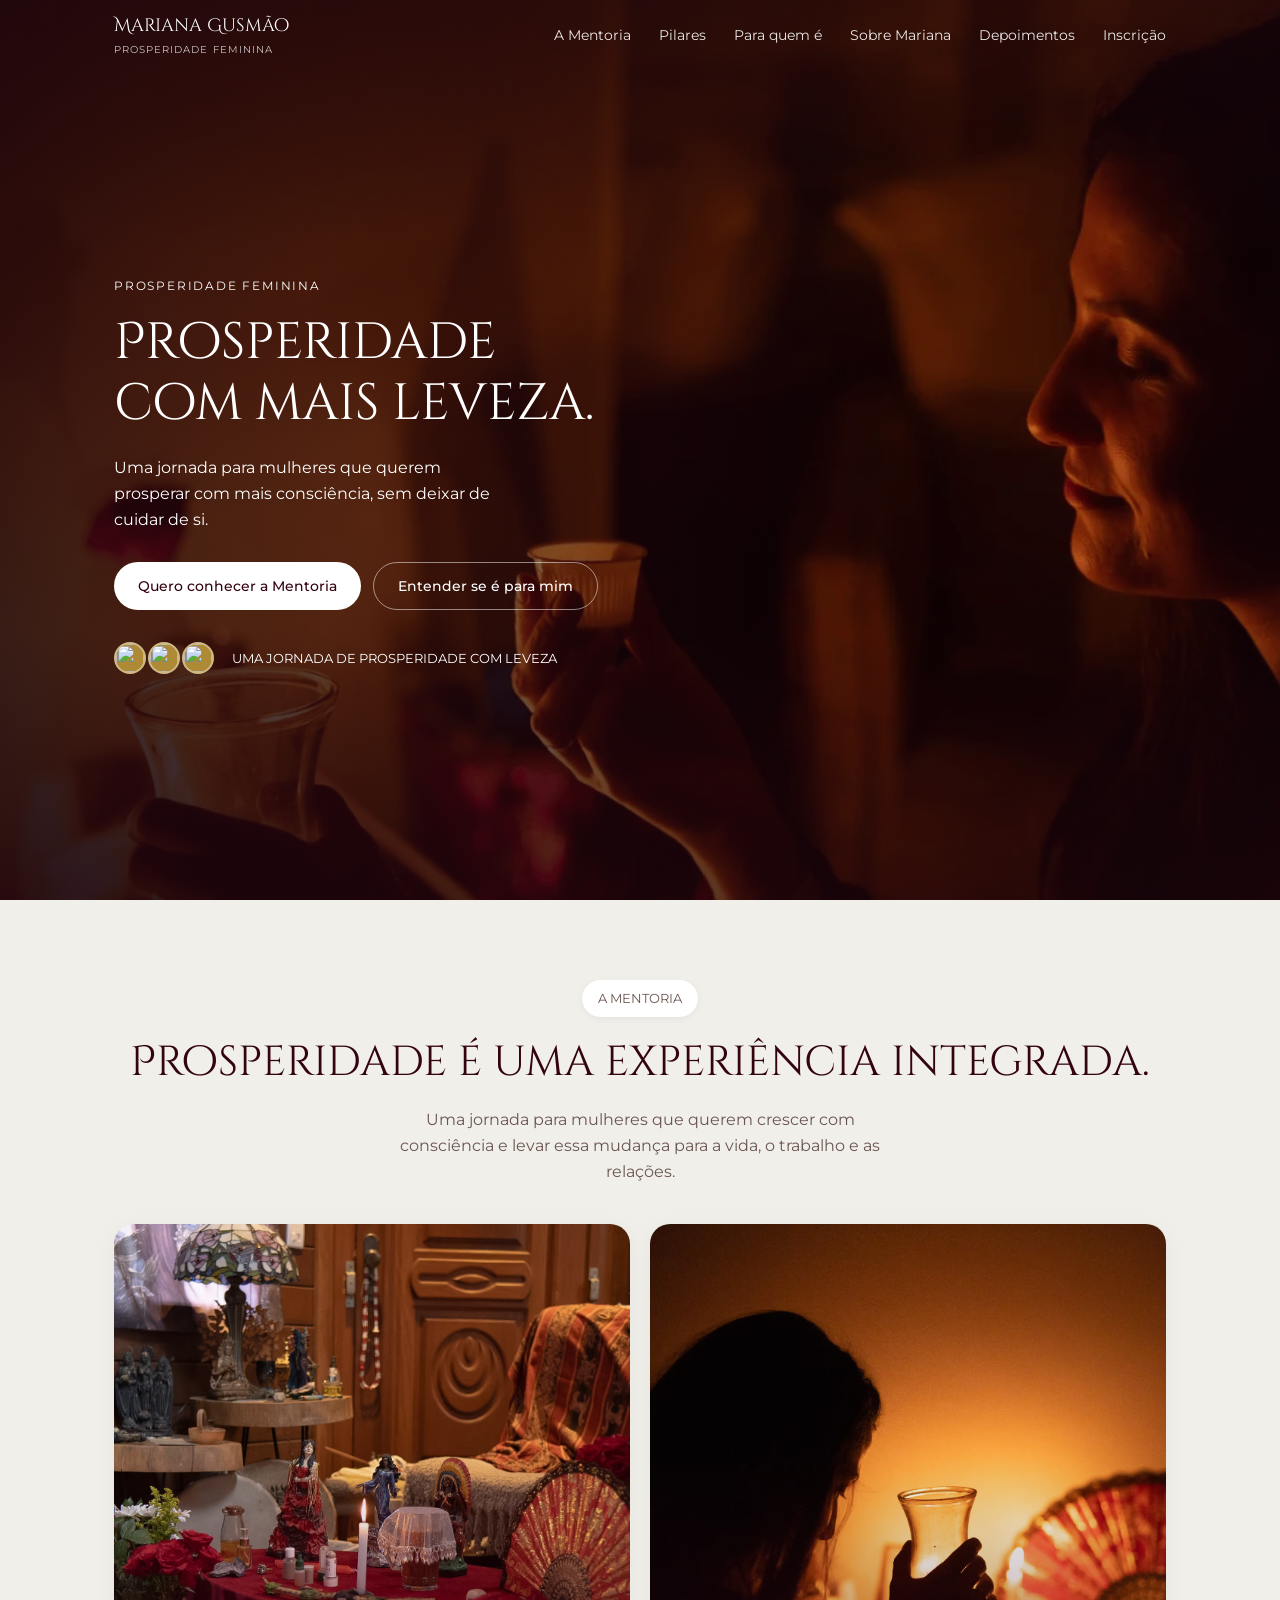
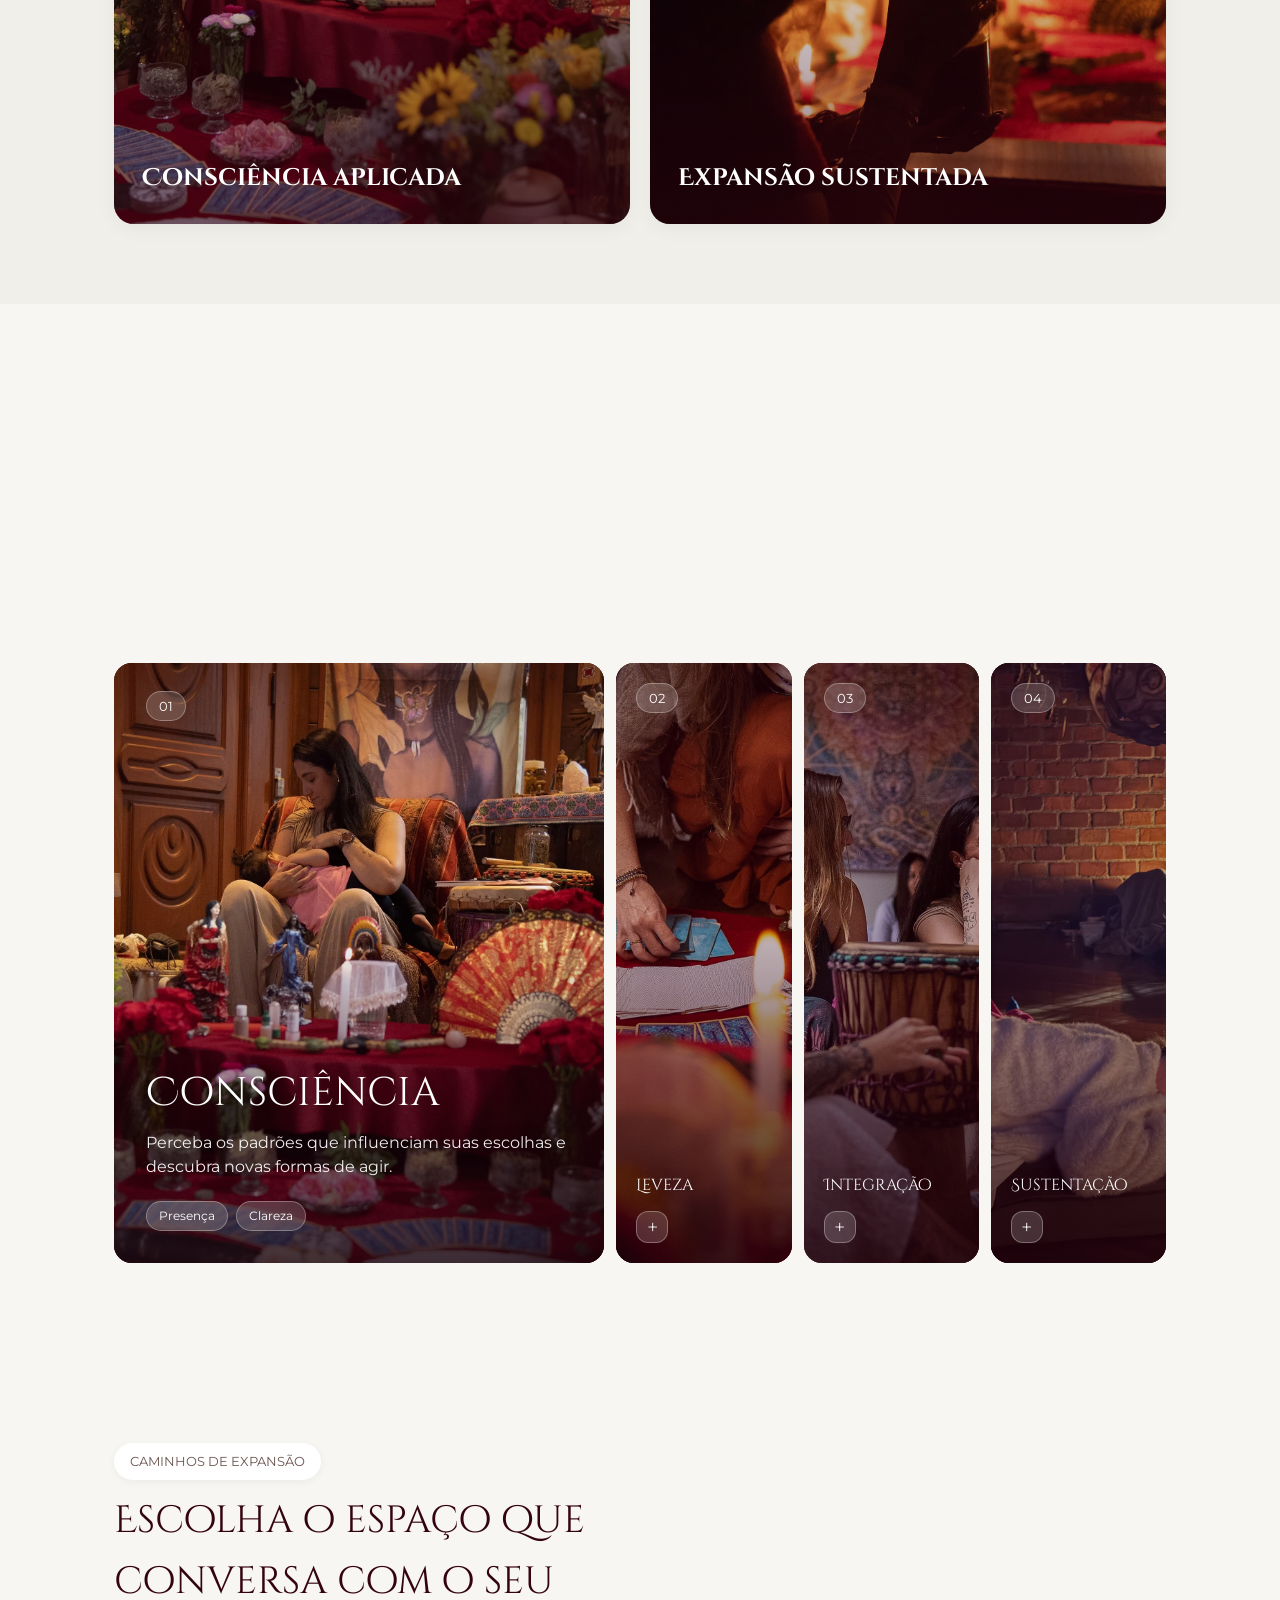
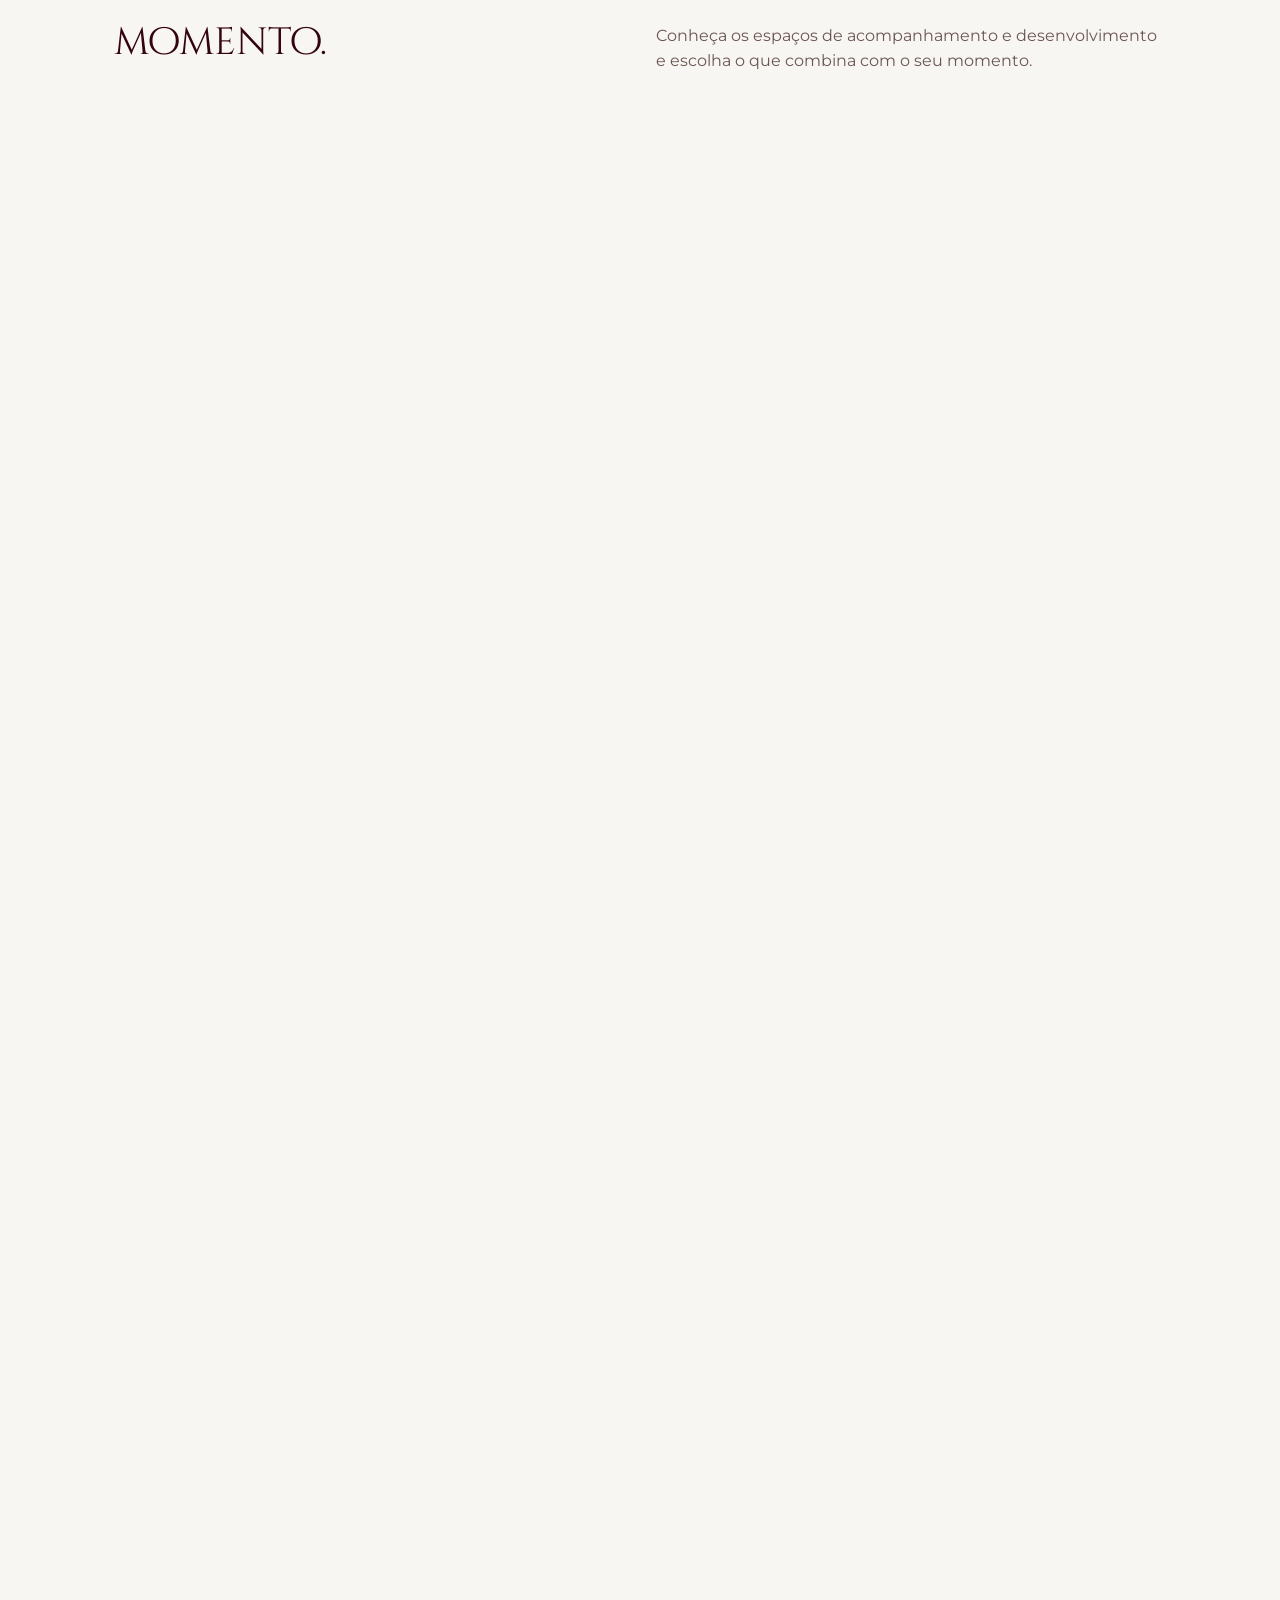
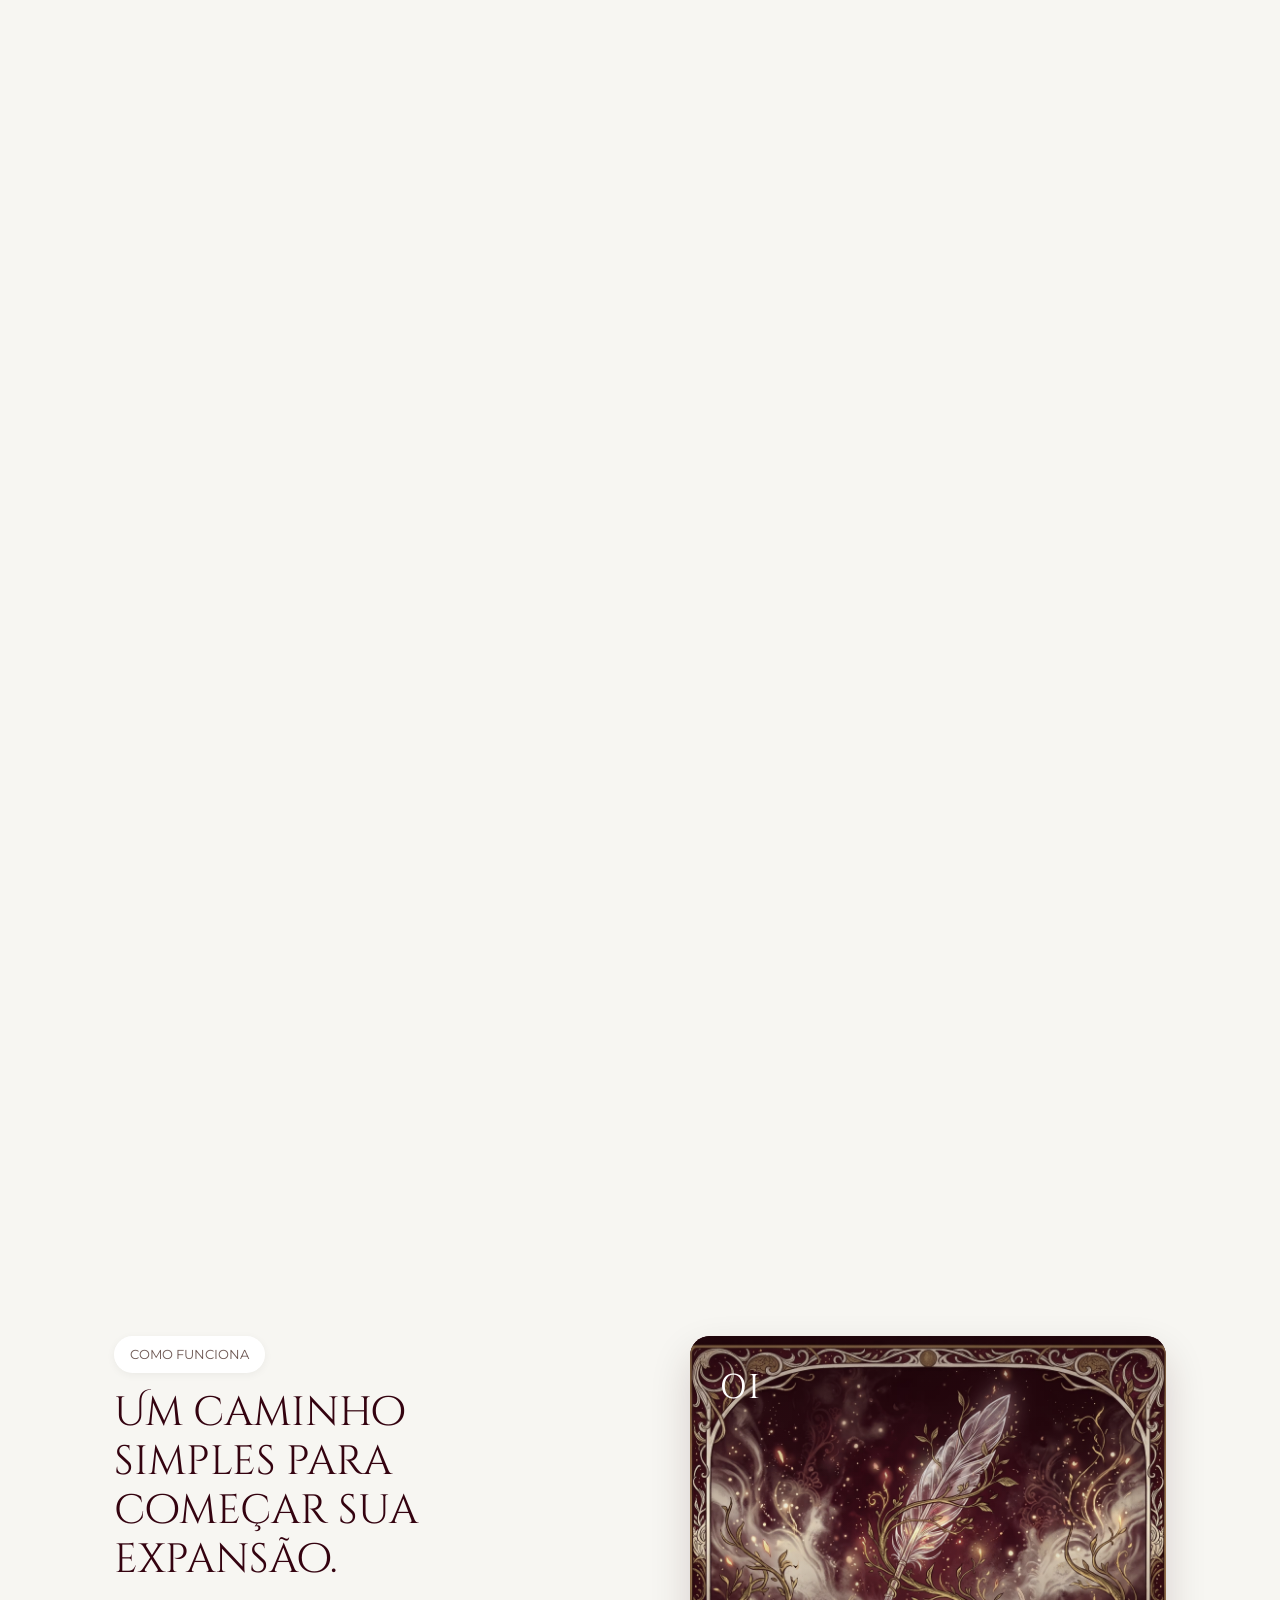
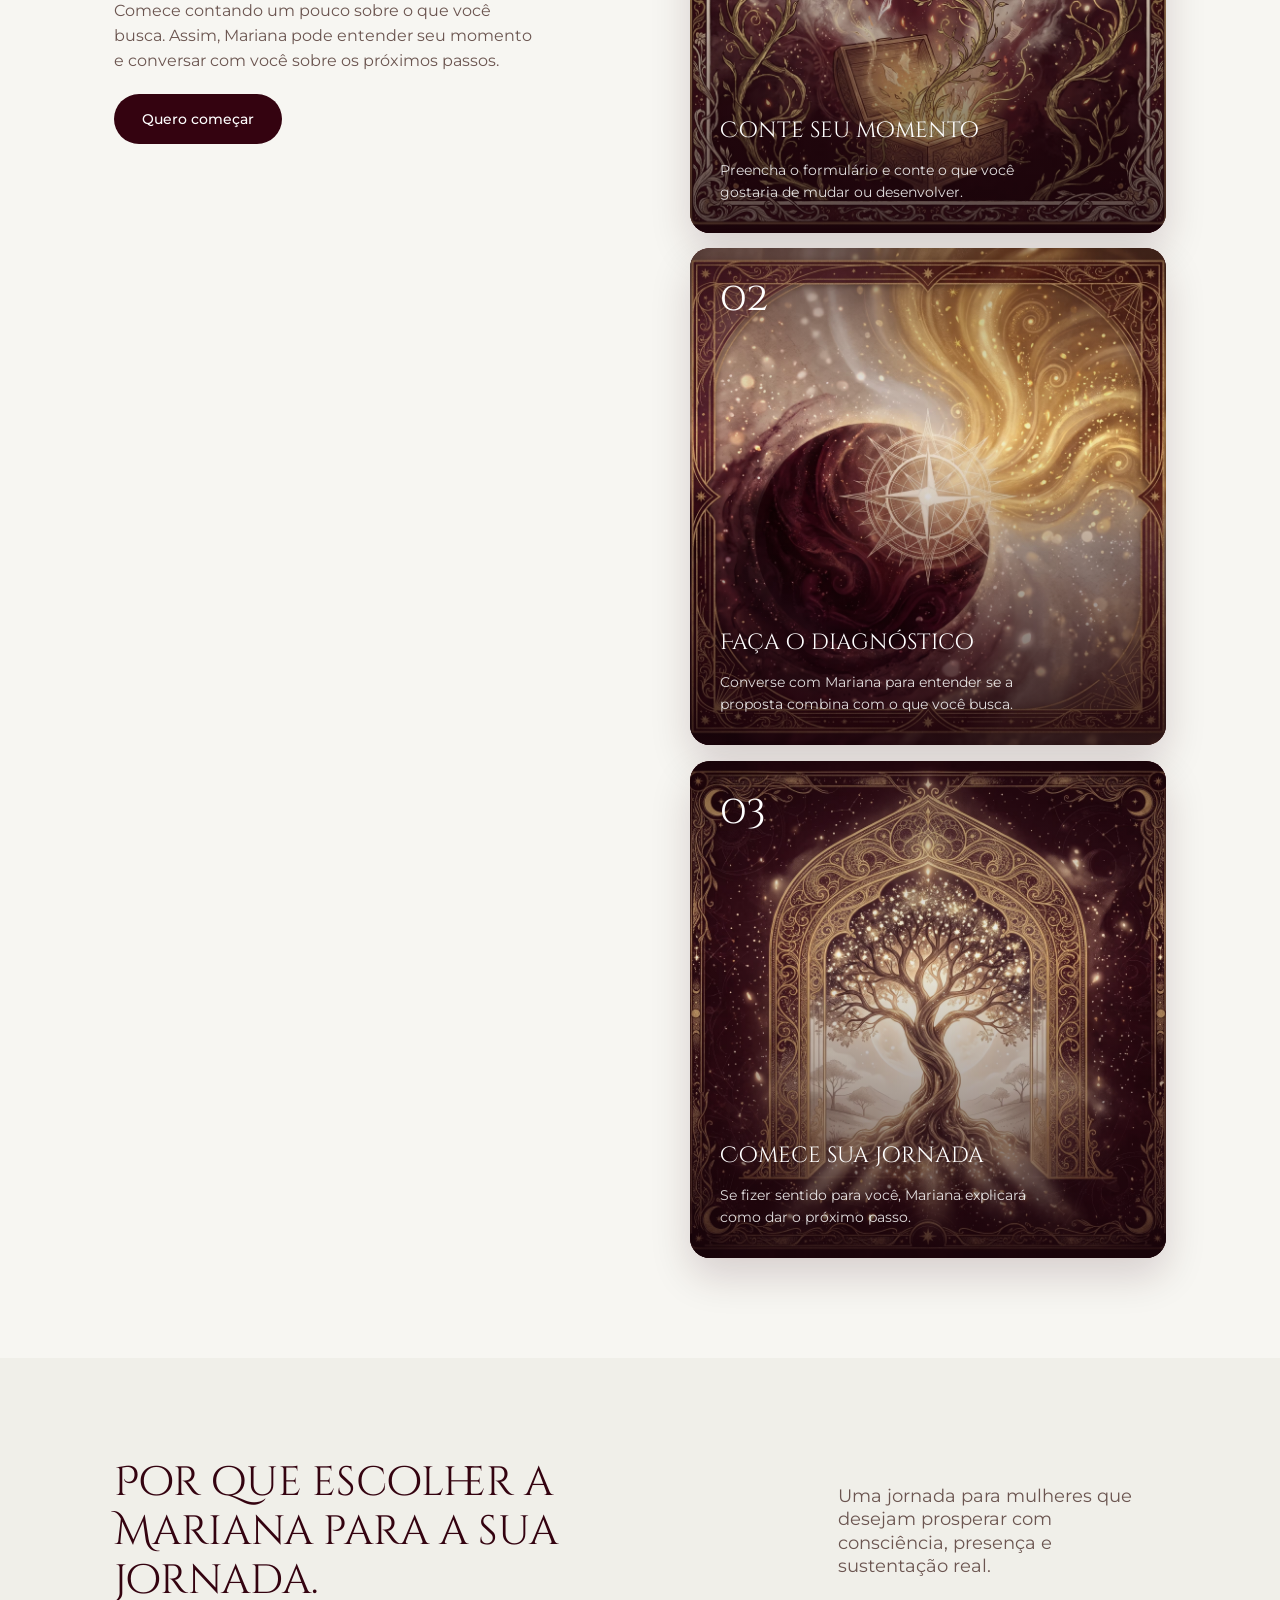
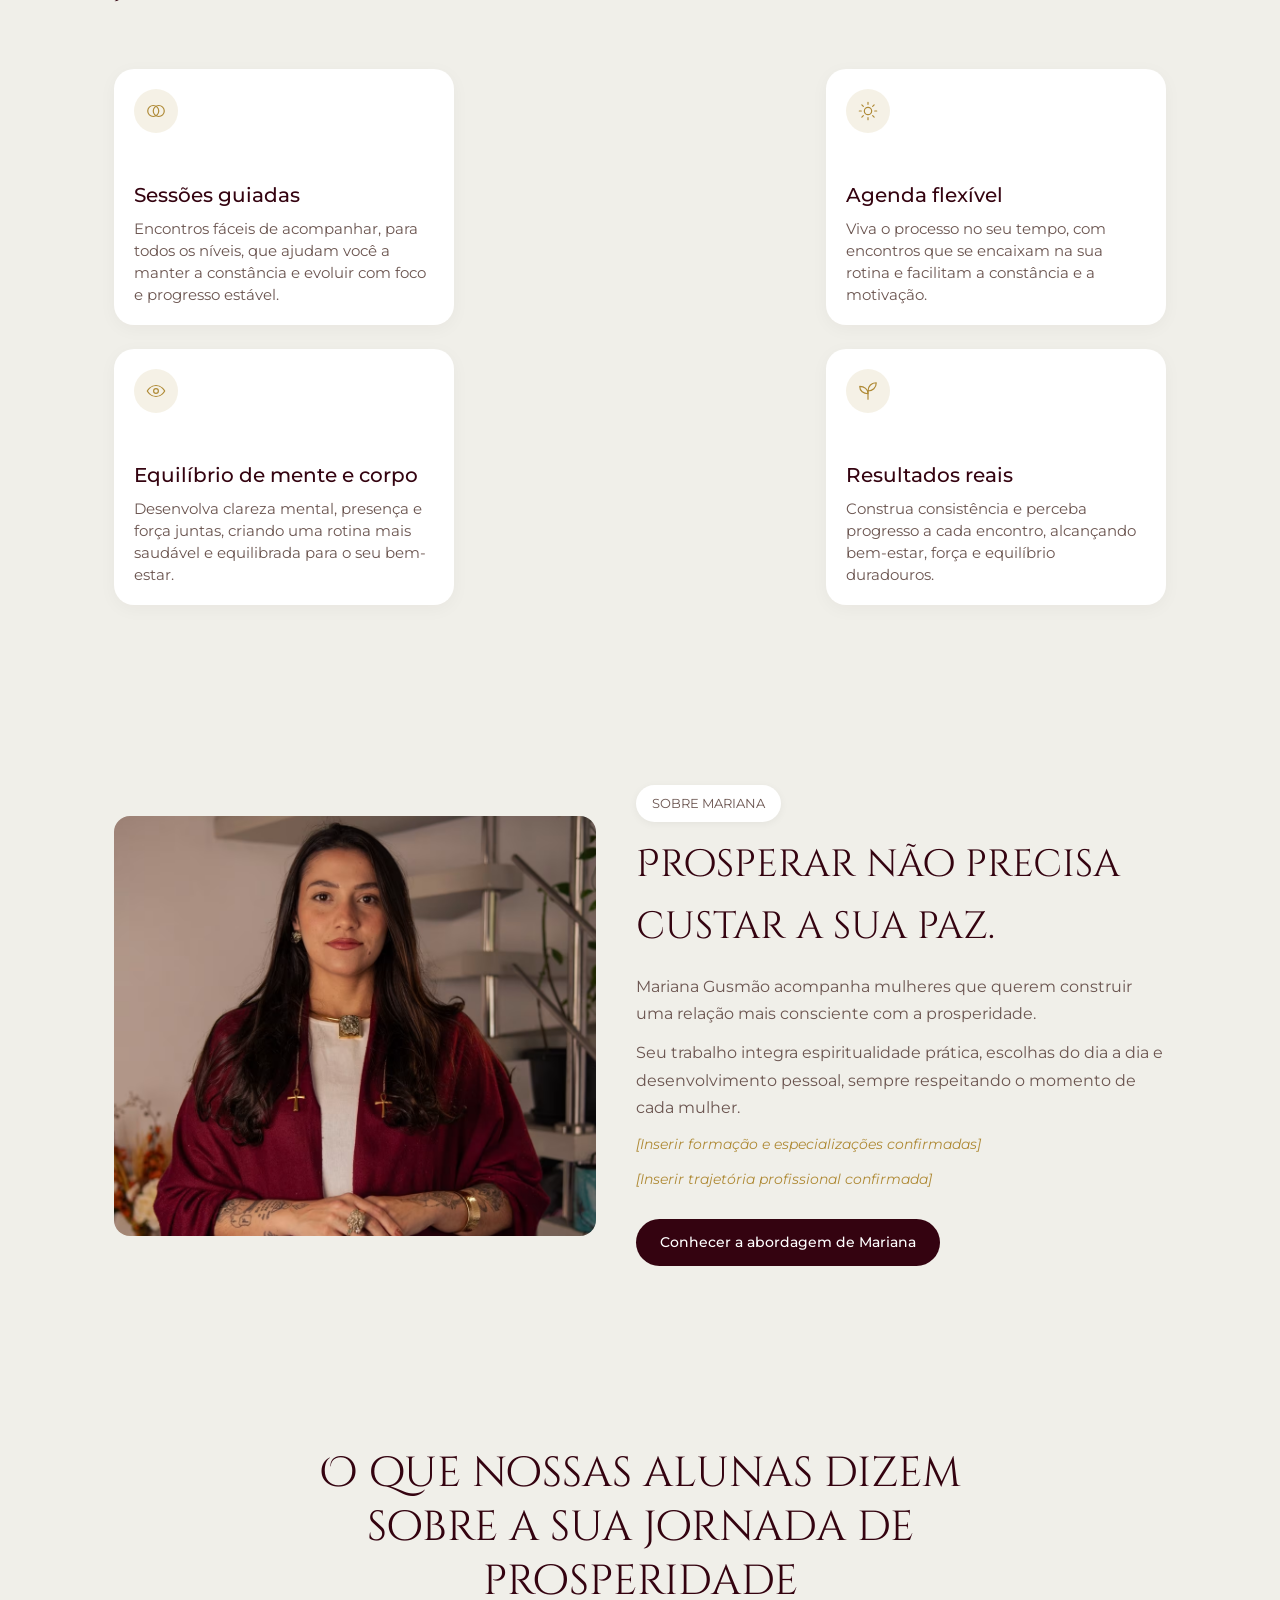
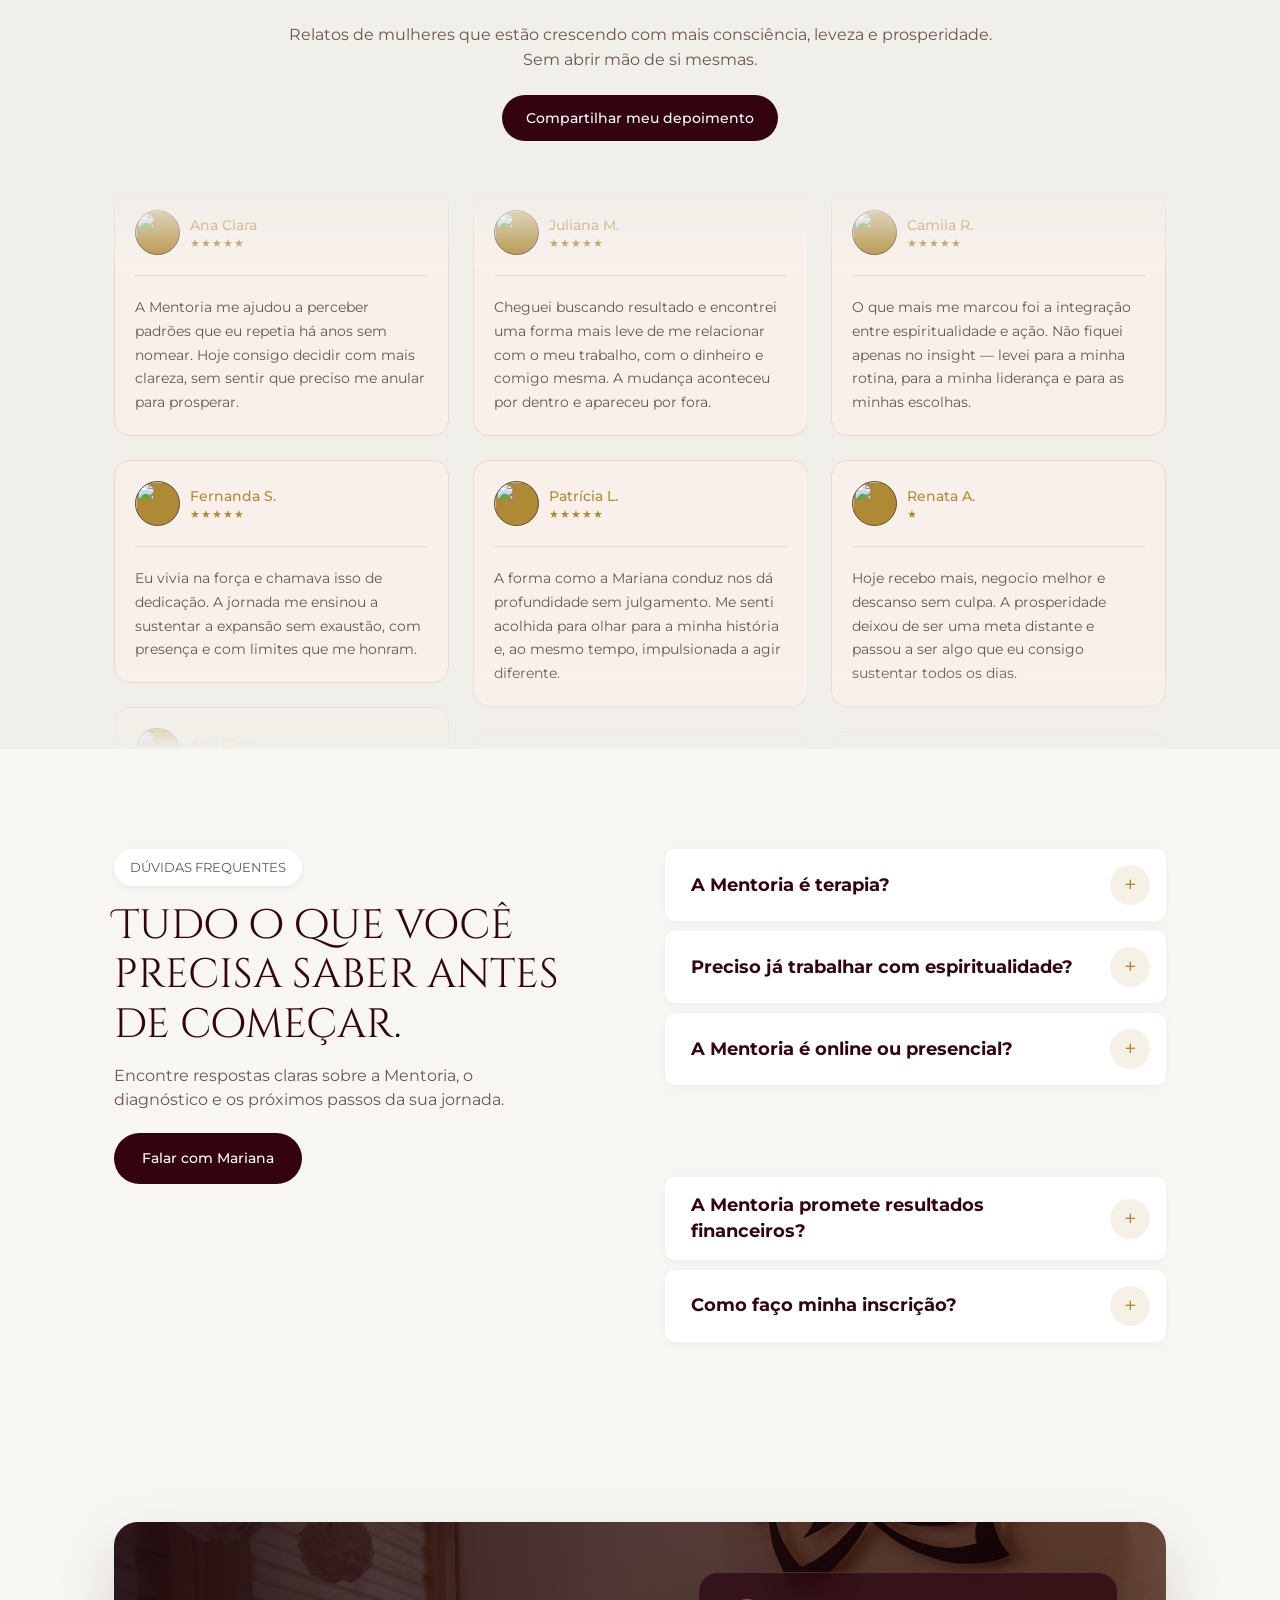
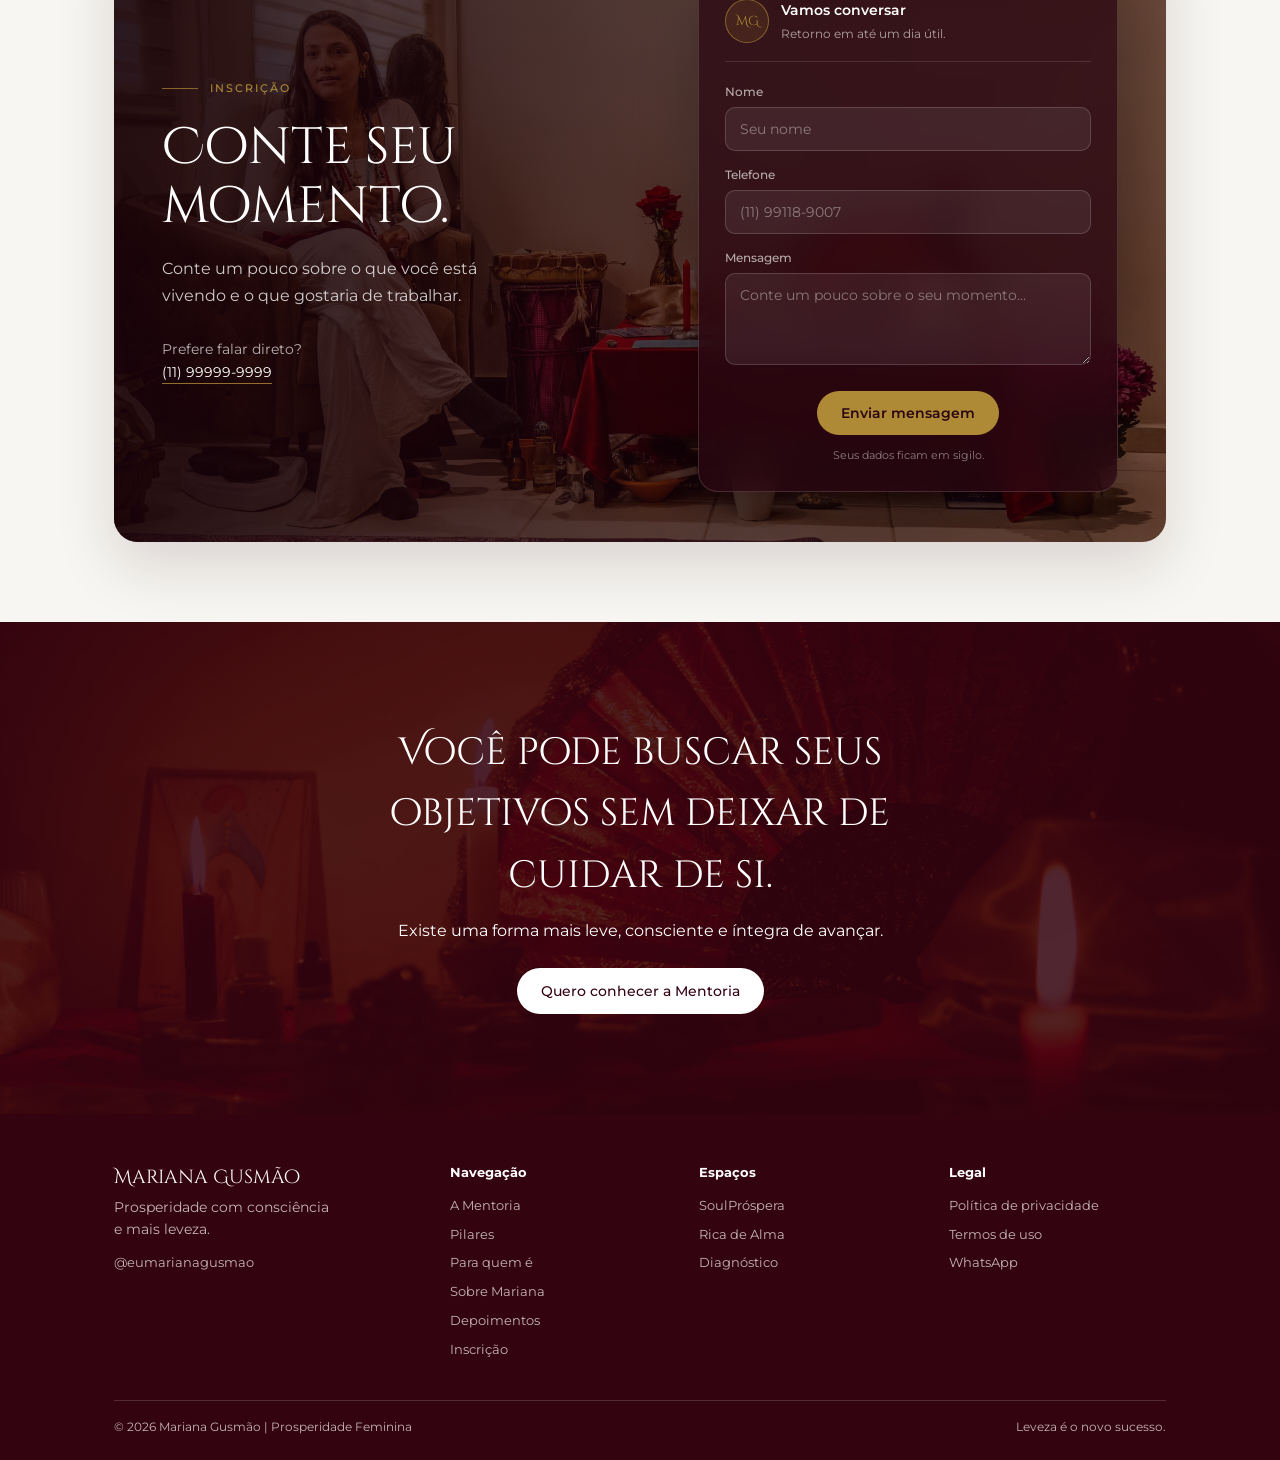
==== commit 14e1ebbf: "Add files via upload" ====
--- a/index.html
+++ b/index.html
@@ -1862,9 +1862,10 @@
     }
 
     .form-panel .btn {
-      width: 100%;
-      margin-top: 18px;
-      padding: 13px 20px;
+      display: flex;
+      width: fit-content;
+      margin: 18px auto 0;
+      padding: 13px 24px;
       background: var(--gold);
       color: #2b0713;
       font-weight: 600
@@ -2860,6 +2861,7 @@
         <h2>O que nossas alunas dizem sobre a sua jornada de prosperidade</h2>
         <p>Relatos de mulheres que estão crescendo com mais consciência, leveza e prosperidade. Sem abrir mão de si
           mesmas.</p>
+        <a href="depoimentos.html" class="btn btn-dark" style="margin-top:22px">Compartilhar meu depoimento</a>
       </div>
       <!-- Substitua os depoimentos abaixo por relatos reais e autorizados -->
       <div class="testi-columns">
@@ -3114,25 +3116,28 @@
               <p>Retorno em até um dia útil.</p>
             </div>
           </div>
-          <form id="form" onsubmit="return send(event)">
+          <form id="form" action="https://forminit.com/f/hn3jtwu5y0i" method="POST">
+            <input type="hidden" name="fi-text-tipo" value="Inscrição" />
+
             <div class="fg">
               <div>
                 <label for="nome">Nome</label>
-                <input id="nome" name="nome" type="text" placeholder="Seu nome" autocomplete="given-name"
+                <input id="nome" name="fi-sender-fullName" type="text" placeholder="Seu nome" autocomplete="given-name"
                   pattern="[A-Za-zÀ-ÖØ-öø-ÿ\s]+" title="Use apenas letras" minlength="2" required />
               </div>
               <div>
                 <label for="telefone">Telefone</label>
-                <input id="telefone" name="telefone" type="tel" inputmode="numeric" placeholder="(11) 99118-9007"
+                <input id="telefone" name="fi-text-telefone" type="tel" inputmode="numeric" placeholder="(11) 99118-9007"
                   autocomplete="tel" maxlength="15" pattern="\(\d{2}\) \d{5}-\d{4}" title="Digite DDD + número"
                   required />
               </div>
               <div>
                 <label for="mensagem">Mensagem</label>
-                <textarea id="mensagem" name="mensagem" placeholder="Conte um pouco sobre o seu momento..."
+                <textarea id="mensagem" name="fi-text-mensagem" placeholder="Conte um pouco sobre o seu momento..."
                   required></textarea>
               </div>
             </div>
+            <p class="form-error" id="form-error" role="alert" hidden></p>
             <button type="submit" class="btn btn-gold btn--sm">Enviar mensagem</button>
             <p class="form-note">Seus dados ficam em sigilo.</p>
           </form>
@@ -3192,6 +3197,7 @@
     </div>
   </footer>
 
+  <script src="https://forminit.com/sdk/v1/forminit.js"></script>
   <script>
     const header = document.getElementById('header');
     const burger = document.getElementById('burger'), mobile = document.getElementById('mobile');
@@ -3507,7 +3513,68 @@
       };
       telInput.addEventListener('input', maskPhone);
     }
-    function send(e) { e.preventDefault(); document.getElementById('form').style.display = 'none'; document.getElementById('ok').classList.add('show'); return false }
+    // Forminit form: inputs are named fi-{type}-{name}. Rules: https://forminit.com/setup.md
+    const FORMINIT_FORM_ID = 'hn3jtwu5y0i';
+    const FORMINIT_FIELD_ERRORS = {
+      'sender.fullName': 'Use apenas letras, espaços, hífens, apóstrofos e pontos.'
+    };
+    function forminitErrorText(err) {
+      const field = err && err.fieldName ? err.fieldName : (/['"]([^'"]+)['"]/.exec((err && err.message) || '') || [])[1];
+      if (field && FORMINIT_FIELD_ERRORS[field]) return FORMINIT_FIELD_ERRORS[field];
+      if (err && err.error === 'TOO_MANY_REQUESTS') return 'Aguarde alguns segundos e tente novamente.';
+      return 'Não foi possível enviar agora. Tente novamente ou fale pelo WhatsApp (11) 99118-9007.';
+    }
+    let forminitClient;
+    let forminitSending = false;
+
+    async function send(e) {
+      e.preventDefault();
+      if (forminitSending) return;
+
+      const form = document.getElementById('form');
+      const ok = document.getElementById('ok');
+      const error = document.getElementById('form-error');
+      const btn = form.querySelector('button[type="submit"]');
+
+      if (error) { error.hidden = true; error.textContent = ''; }
+
+      const fd = new FormData(form);
+      const senderName = fd.get('fi-sender-fullName');
+      if (typeof senderName === 'string') {
+        fd.set('fi-sender-fullName', senderName.replace(/[‘’]/g, "'"));
+      }
+
+      forminitSending = true;
+      btn.disabled = true;
+      btn.setAttribute('aria-busy', 'true');
+
+      try {
+        if (!forminitClient) forminitClient = new Forminit();
+        const { data, error: submitError } = await forminitClient.submit(FORMINIT_FORM_ID, fd);
+        if (submitError || !data || typeof data.hashId !== 'string') {
+          console.error('Forminit:', submitError || data);
+          if (error) {
+            error.textContent = forminitErrorText(submitError);
+            error.hidden = false;
+          }
+          return;
+        }
+        form.style.display = 'none';
+        ok.classList.add('show');
+      } catch (err) {
+        console.error('Forminit:', err);
+        if (error) {
+          error.textContent = 'Não foi possível enviar agora. Tente novamente ou fale pelo WhatsApp (11) 99118-9007.';
+          error.hidden = false;
+        }
+      } finally {
+        forminitSending = false;
+        btn.disabled = false;
+        btn.removeAttribute('aria-busy');
+      }
+    }
+
+    document.getElementById('form').addEventListener('submit', send);
   </script>
 </body>
 
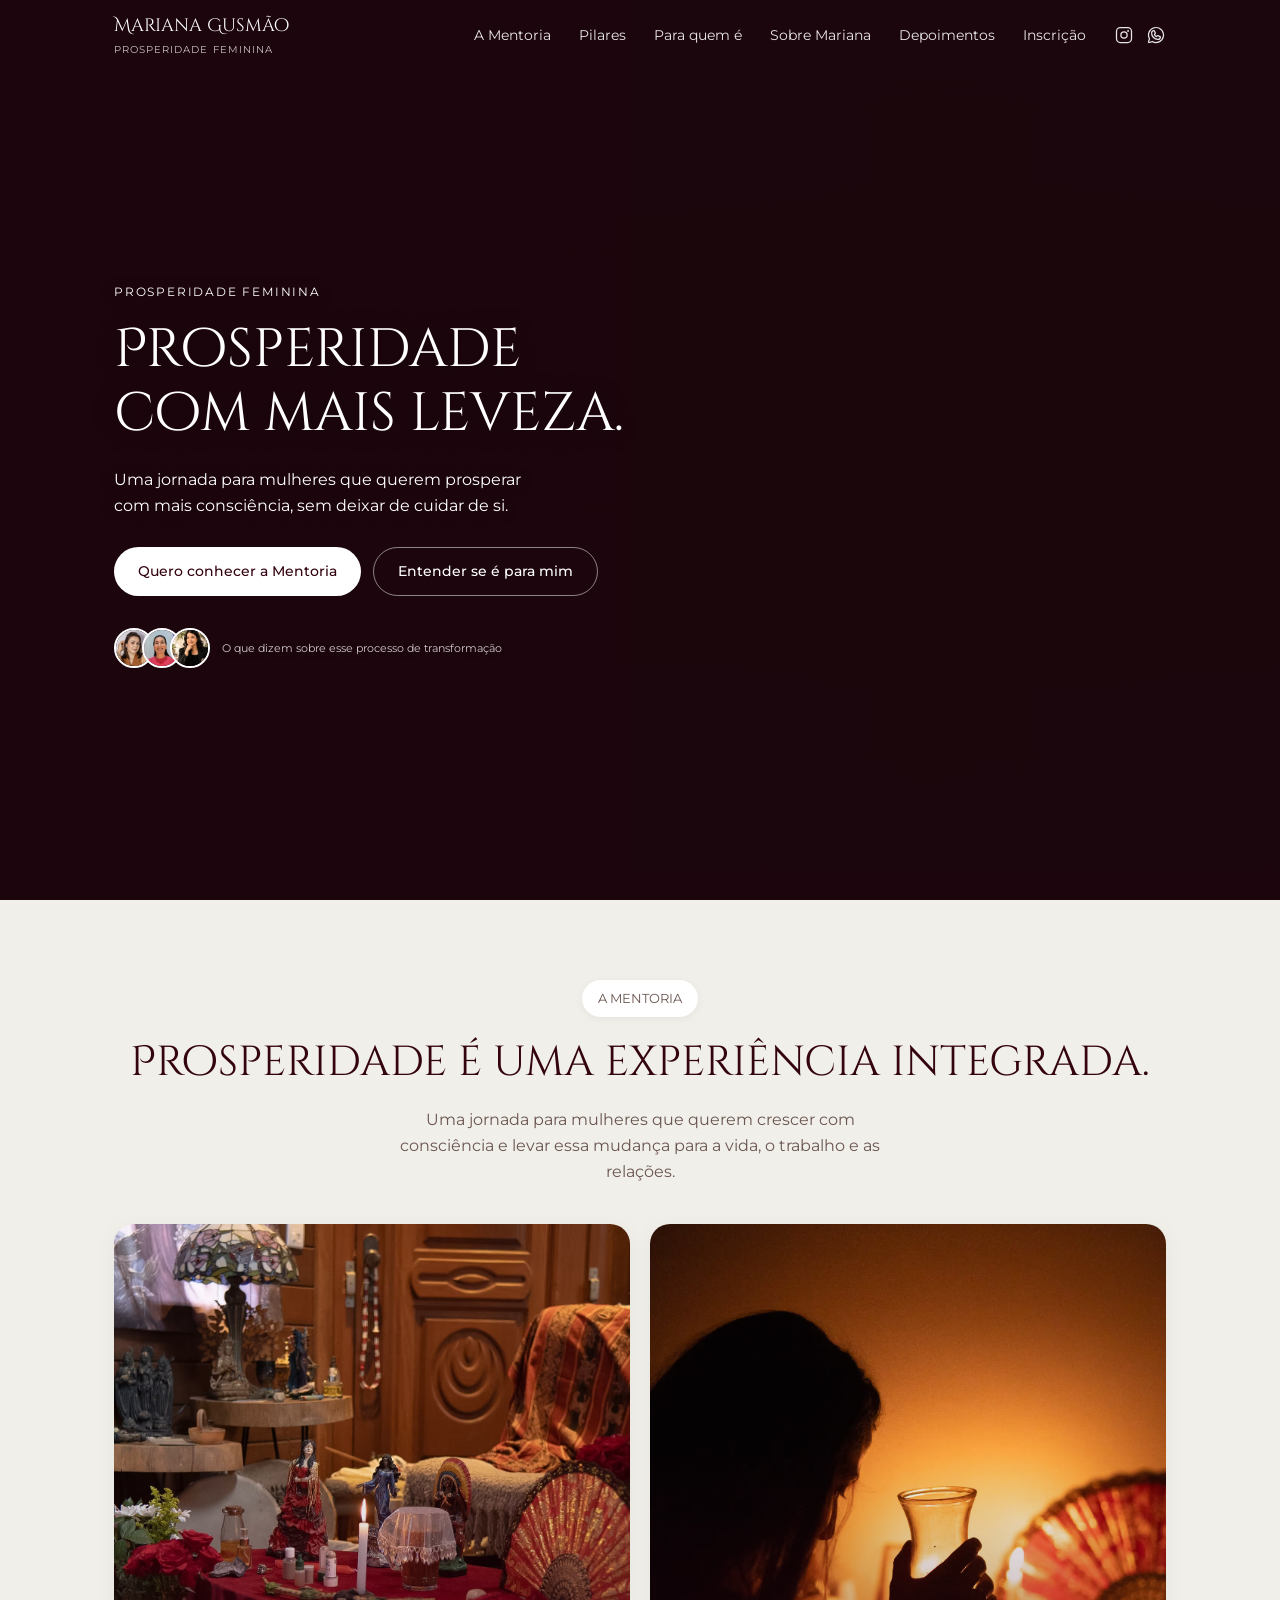
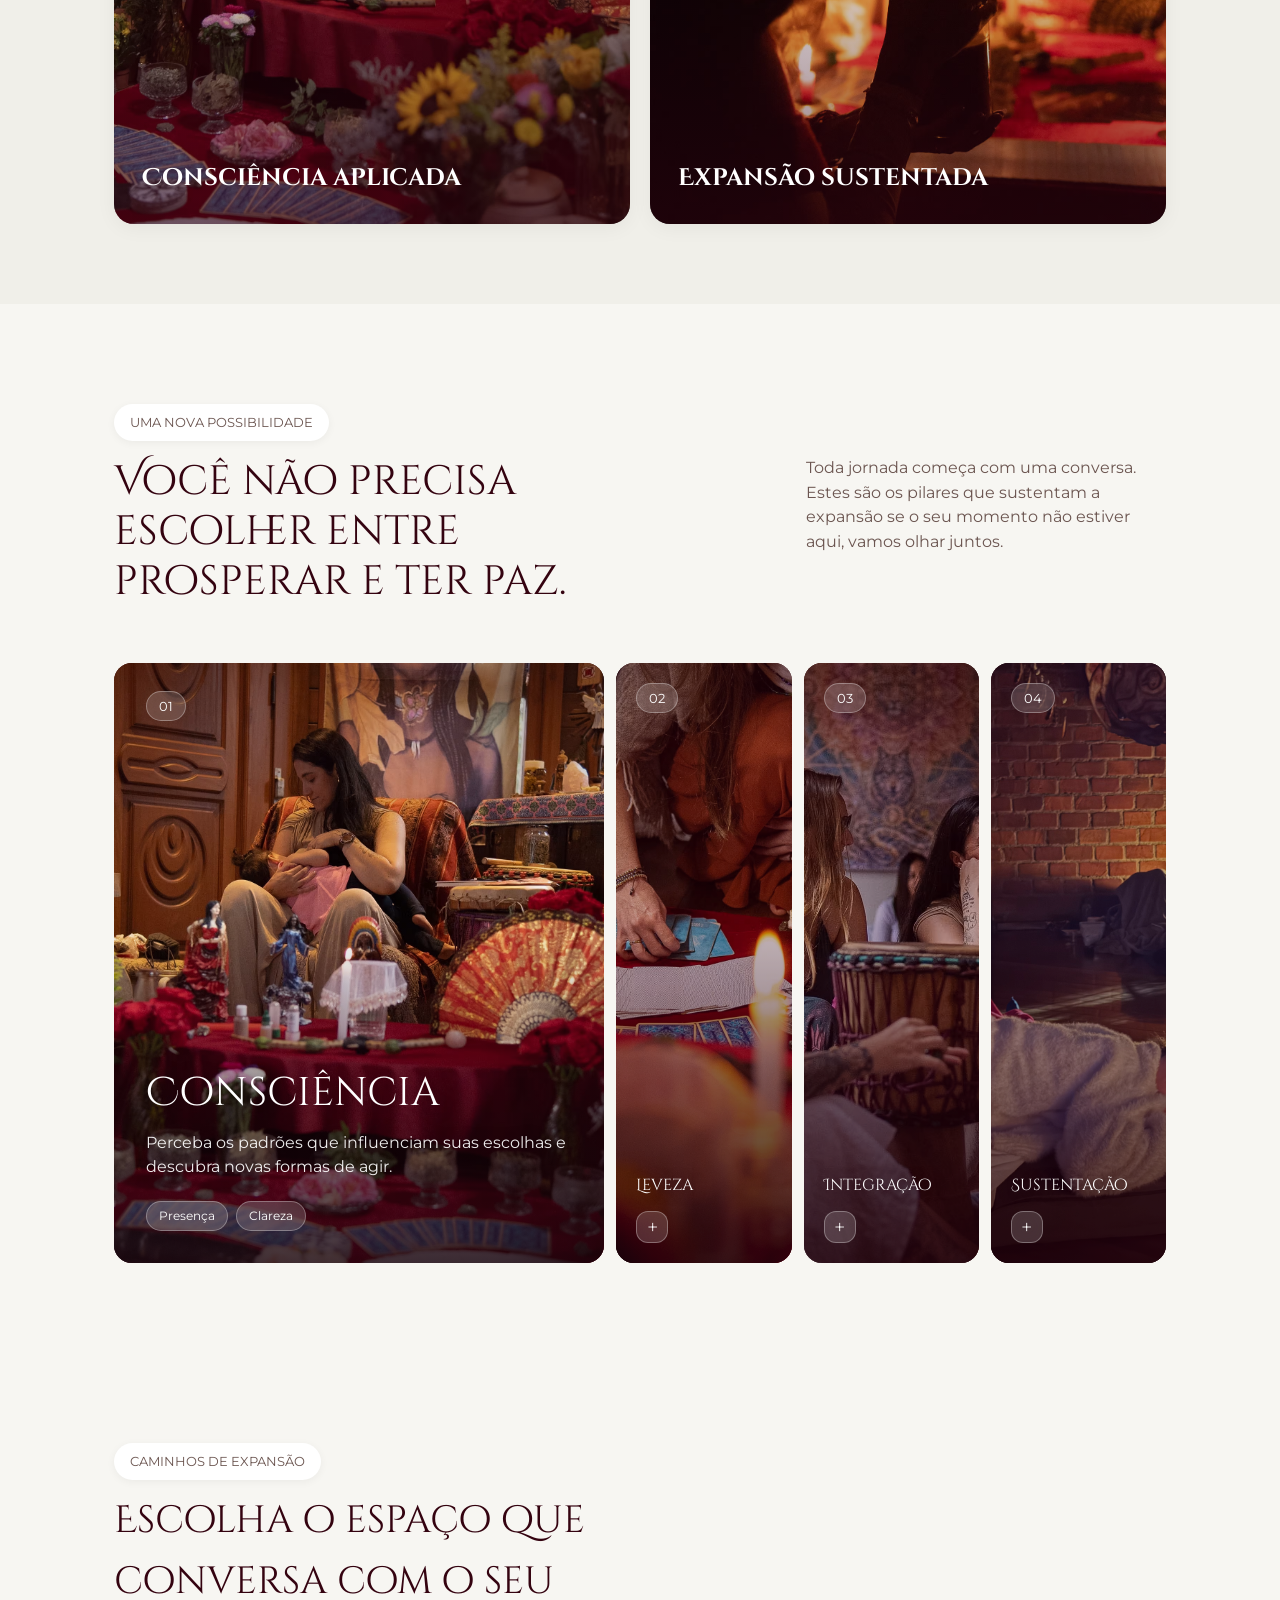
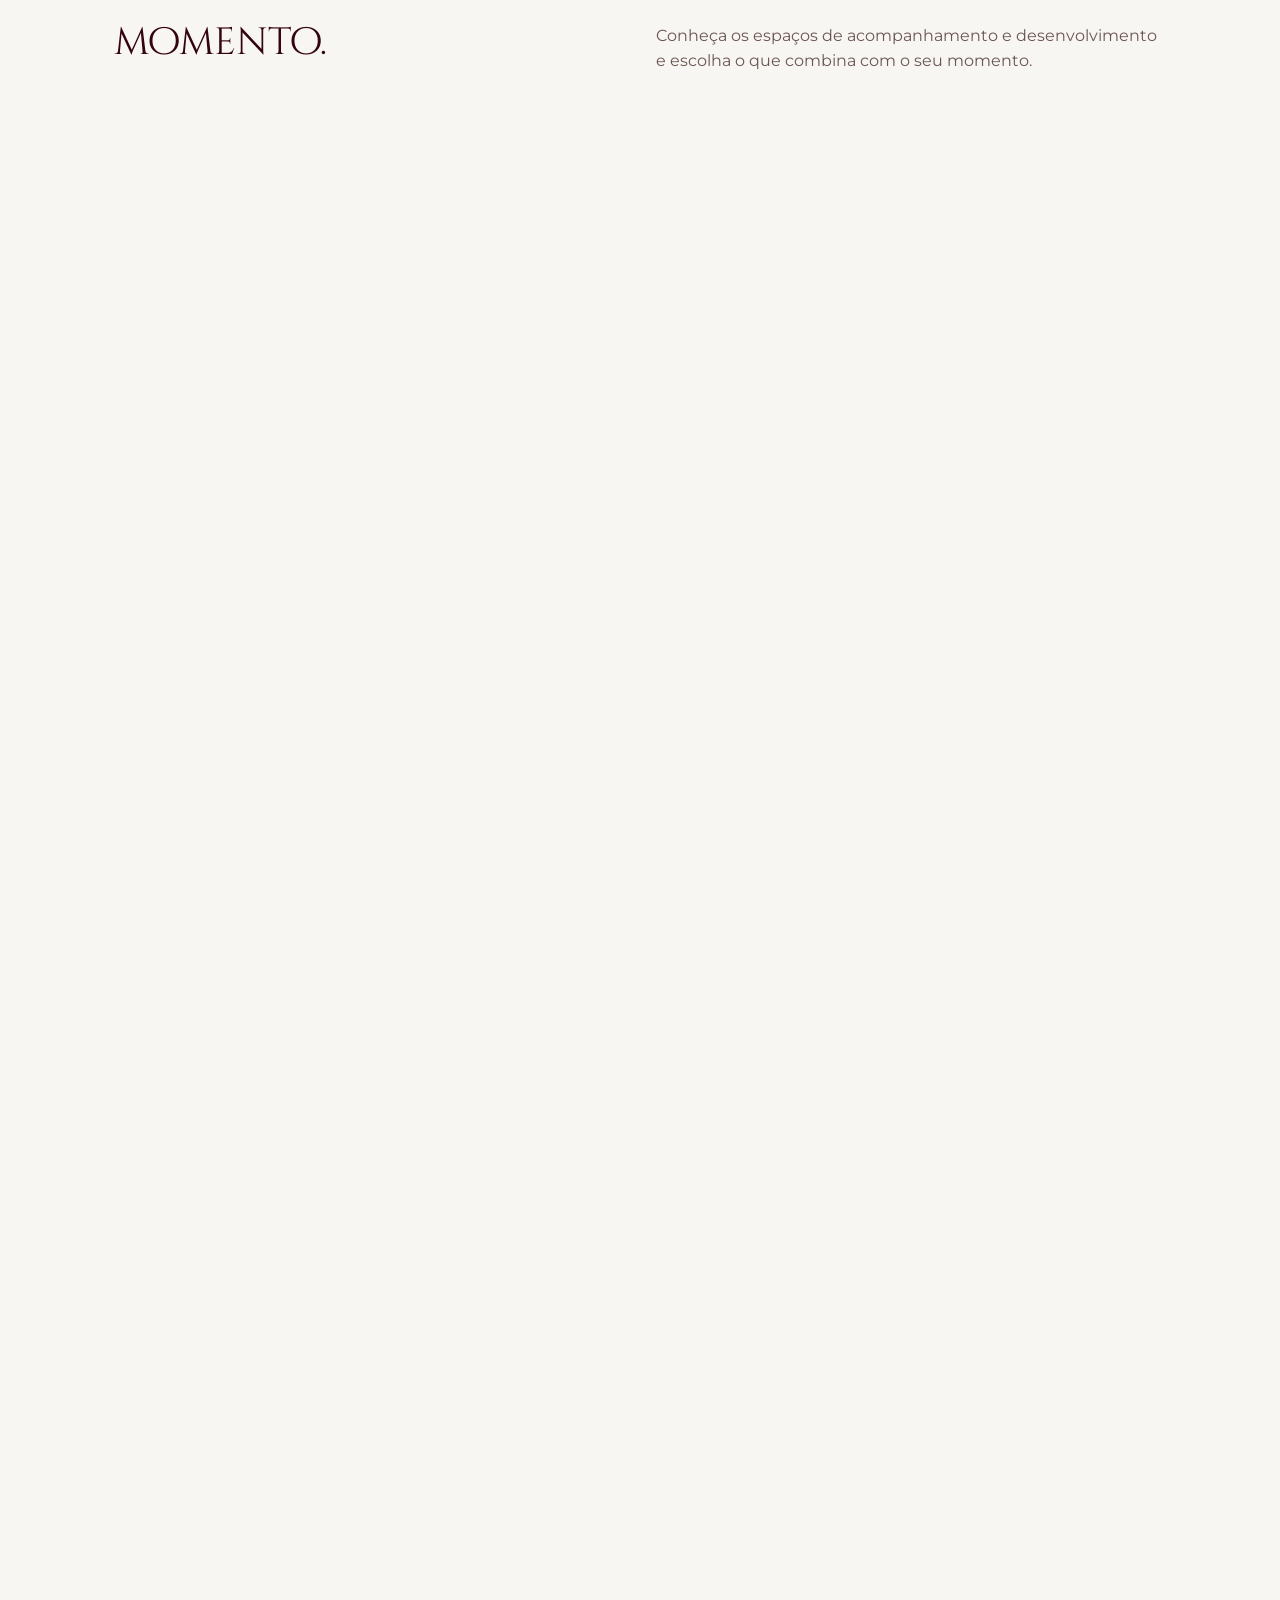
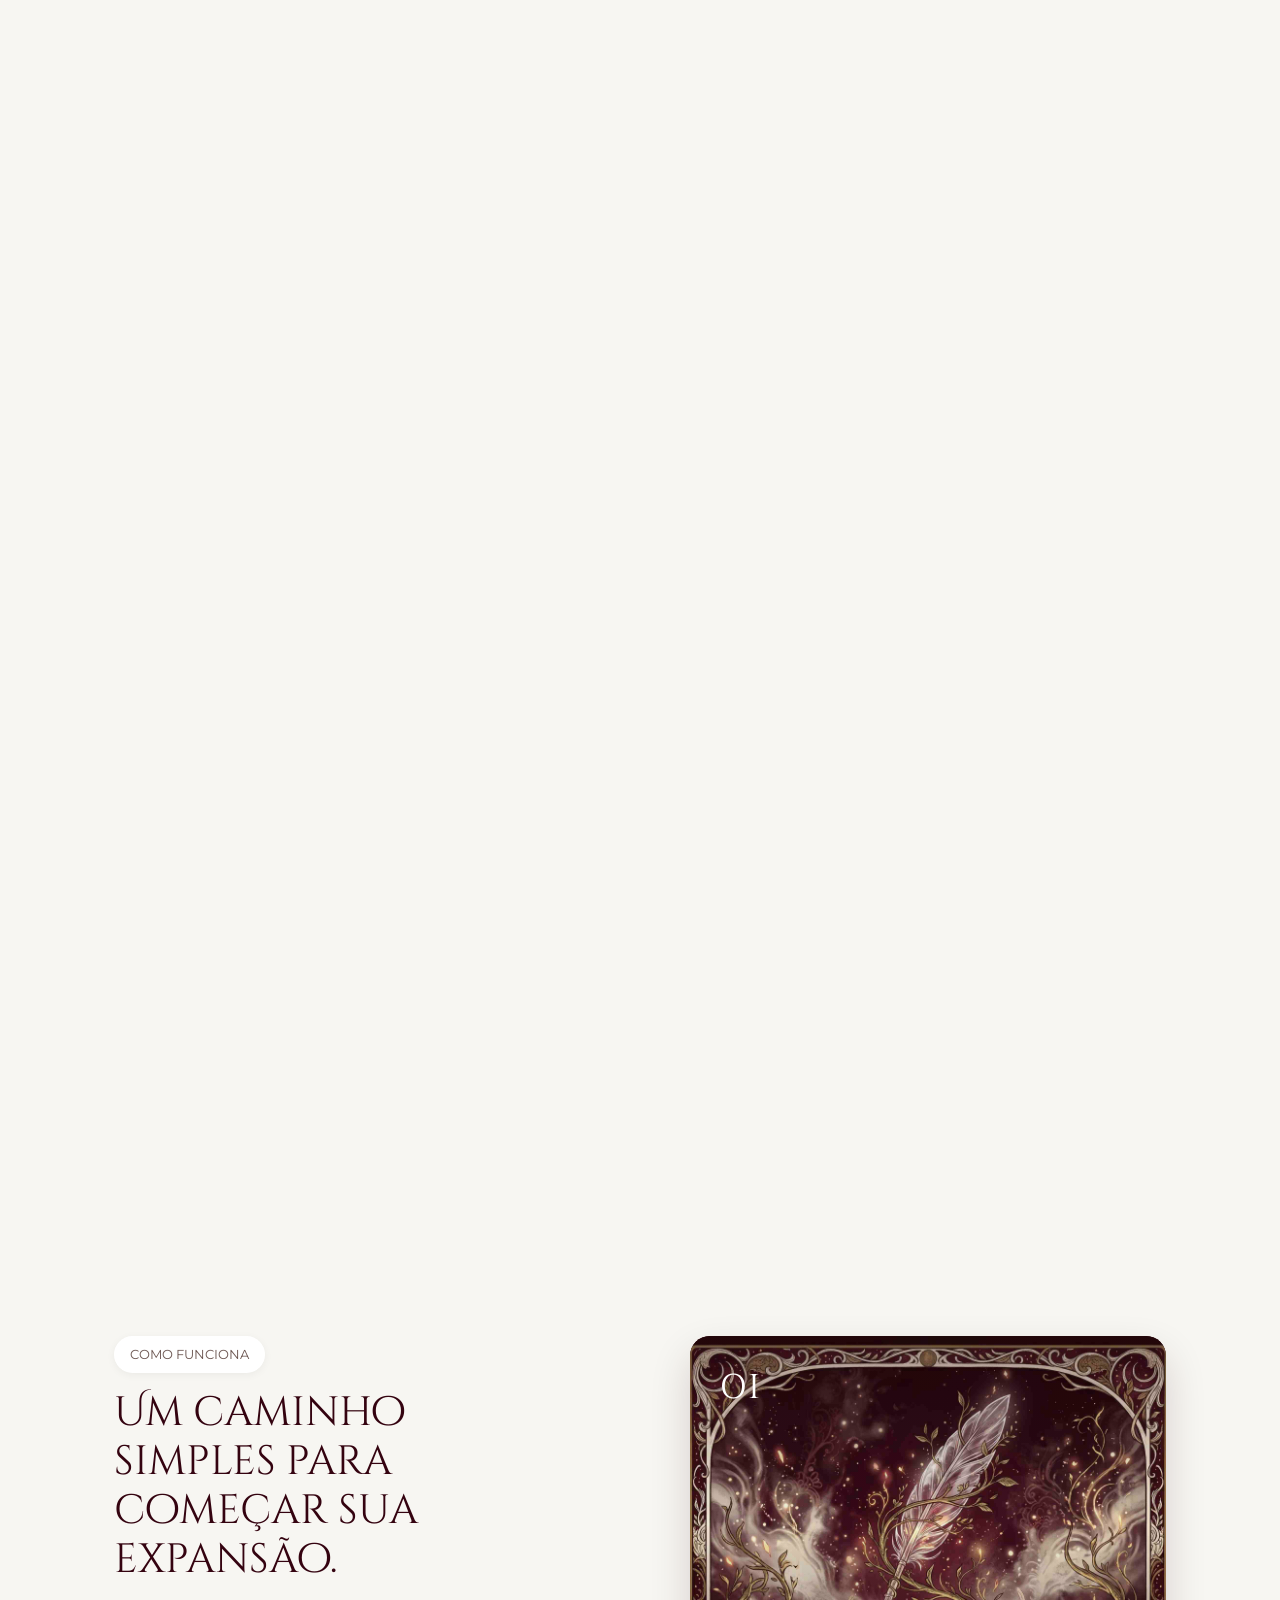
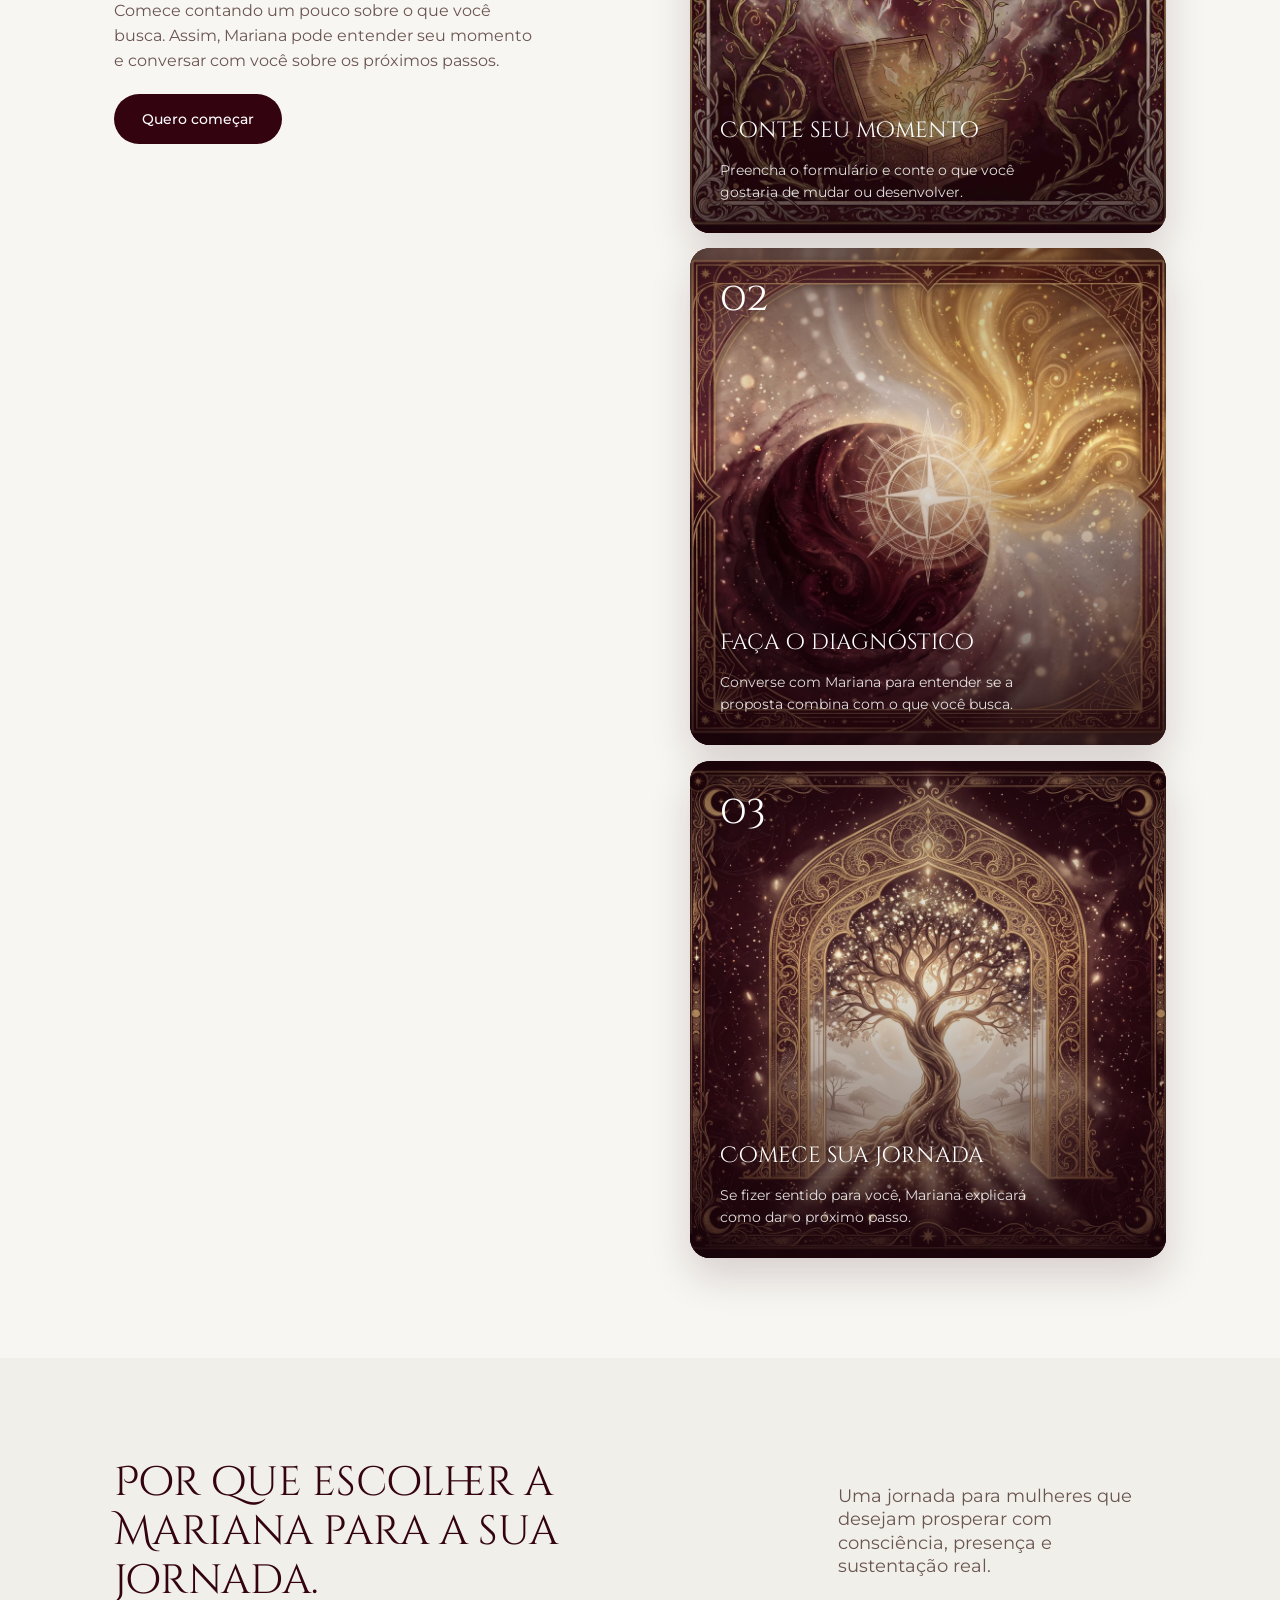
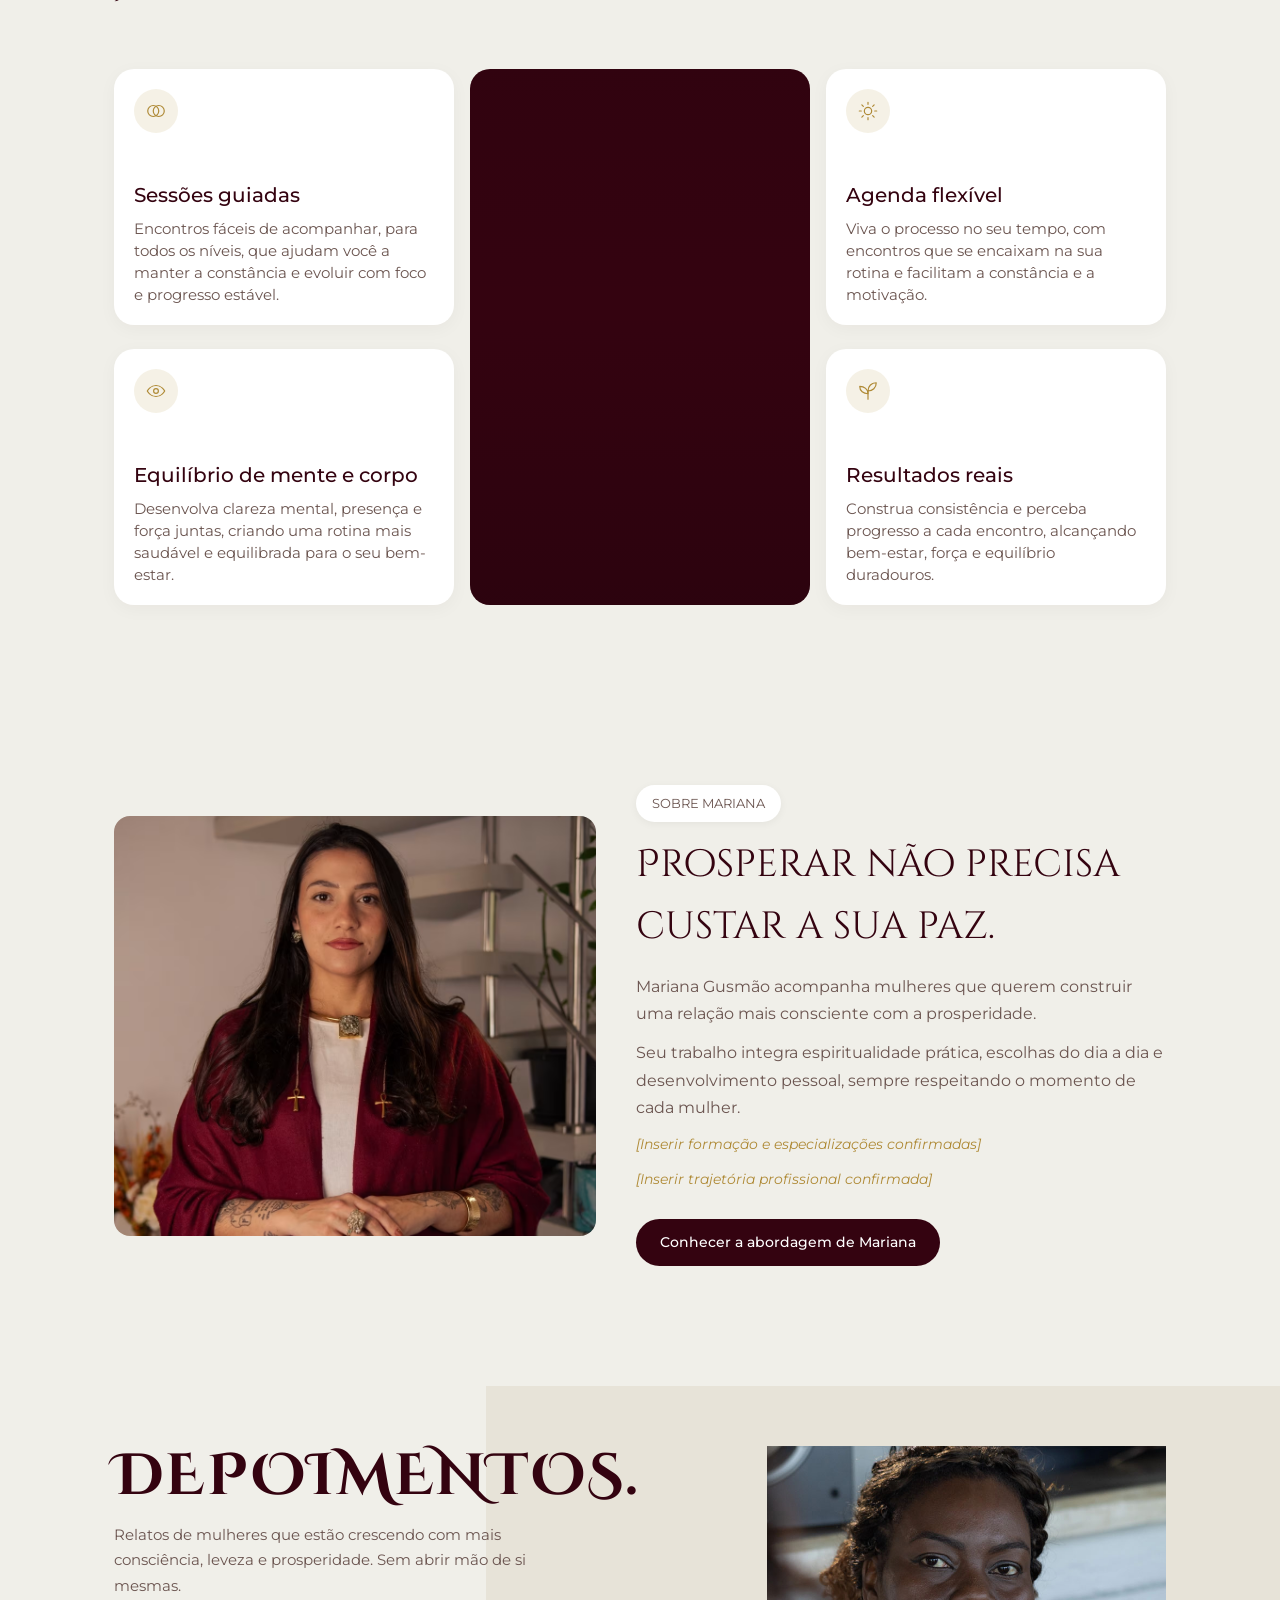
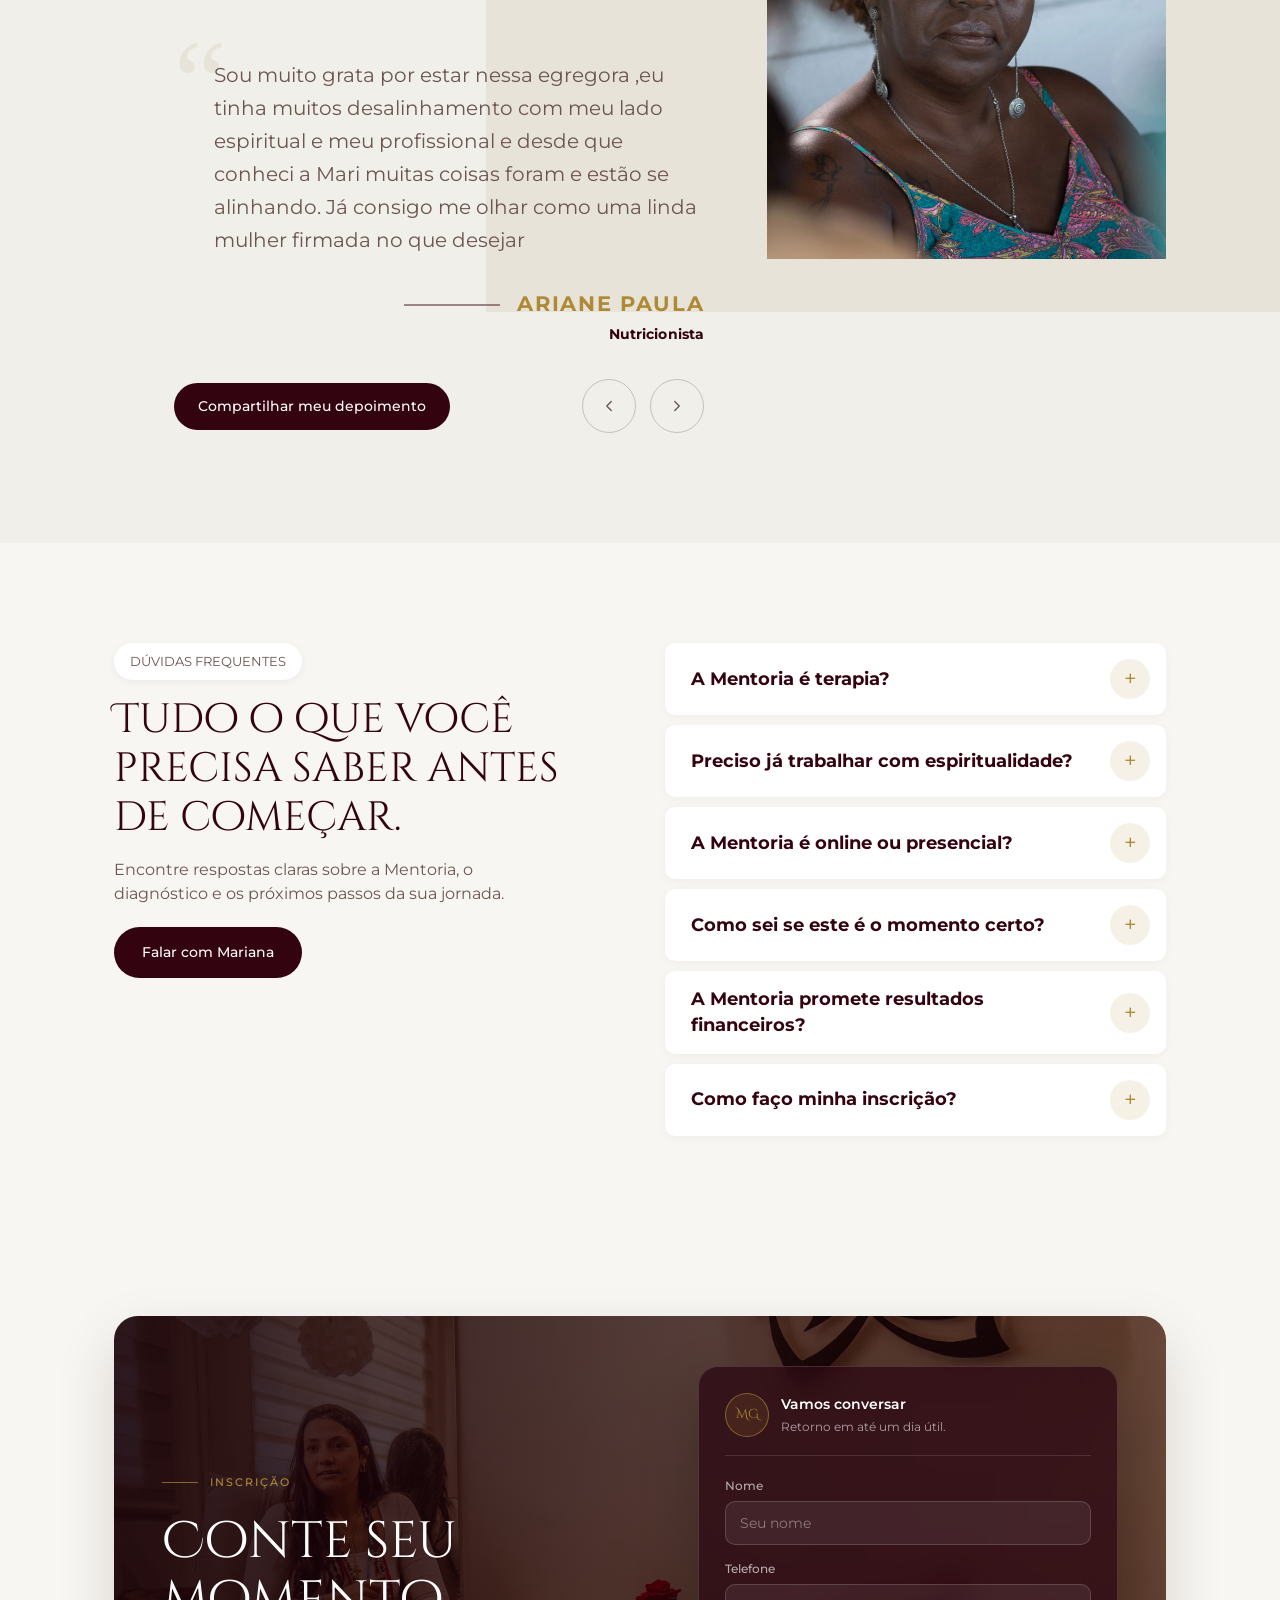
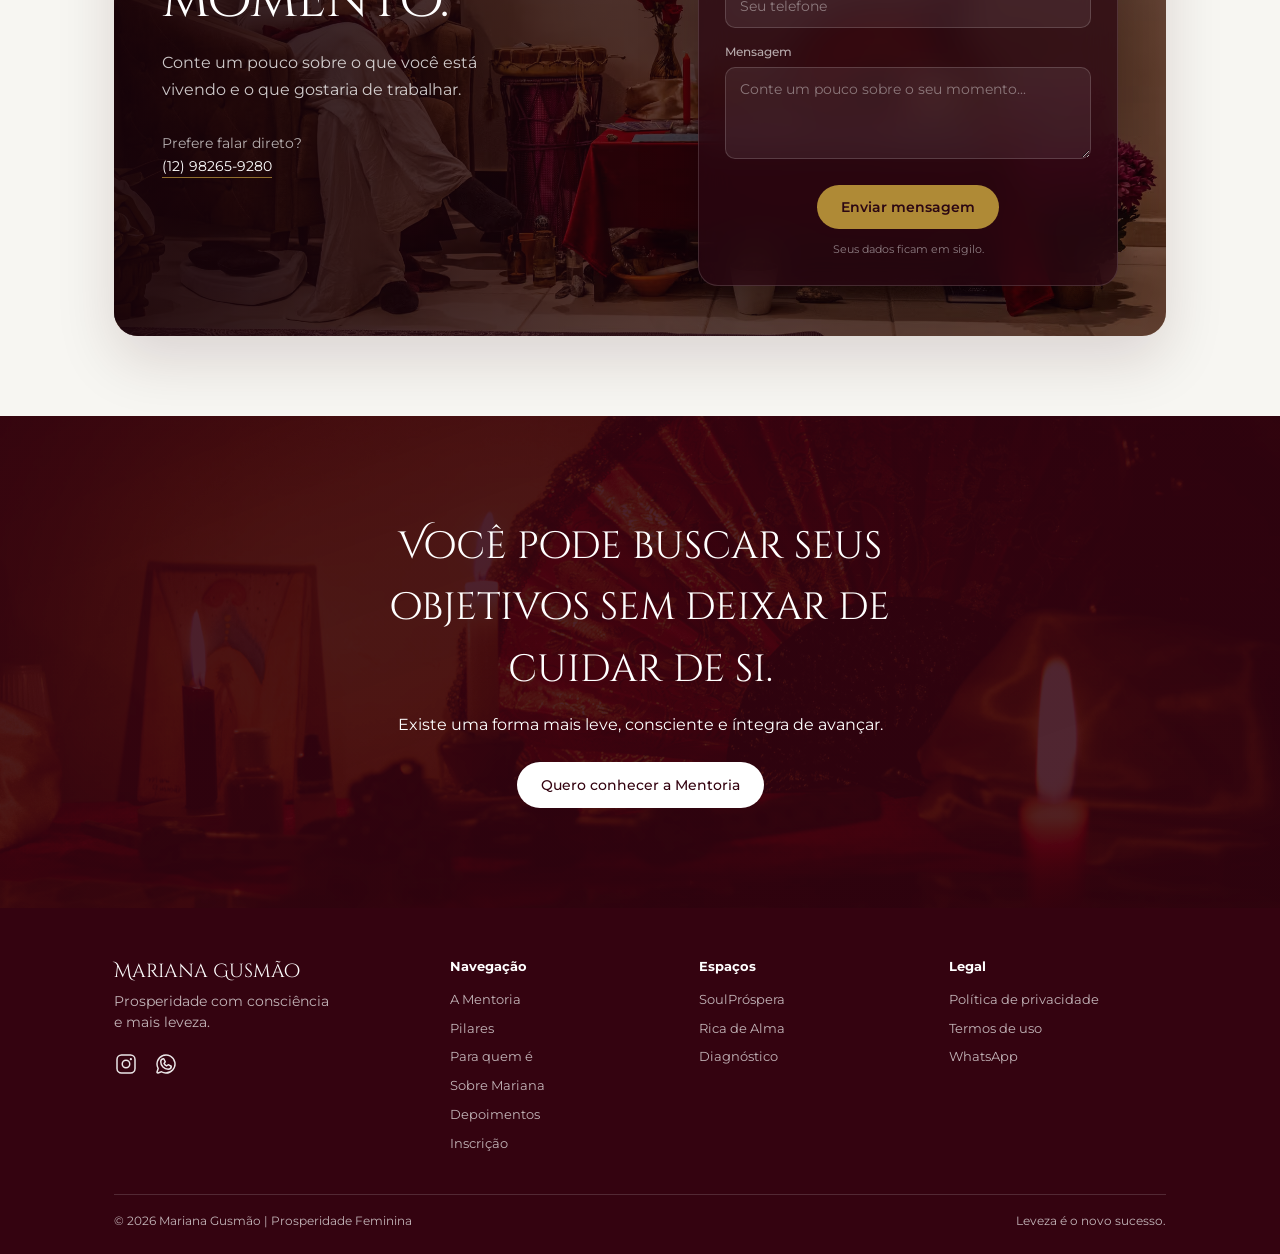
==== commit 38eac718: "Add files via upload" ====
--- a/index.html
+++ b/index.html
@@ -9,7 +9,7 @@
     content="Prosperidade feminina com consciência, espiritualidade prática e leveza. Conheça a Mentoria de Mariana Gusmão." />
   <link rel="preconnect" href="https://fonts.googleapis.com" />
   <link rel="preconnect" href="https://fonts.gstatic.com" crossorigin />
-  <link rel="preload" as="image" href="images/hero_000.webp" />
+  <link rel="preload" as="video" href="./assets/videos/hero.mp4" type="video/mp4" />
   <link
     href="https://fonts.googleapis.com/css2?family=Cinzel+Decorative:wght@400;700&family=Montserrat:wght@300;400;500;600&display=swap"
     rel="stylesheet" />
@@ -159,6 +159,50 @@
       transform-origin: left
     }
 
+    .nav-social {
+      display: flex;
+      align-items: center;
+      gap: 12px
+    }
+
+    .nav .nav-social a {
+      display: inline-flex;
+      align-items: center;
+      justify-content: center;
+      width: 20px;
+      height: 20px;
+      color: rgba(255, 255, 255, .9)
+    }
+
+    .nav .nav-social a::after {
+      display: none
+    }
+
+    .nav .nav-social a:hover {
+      color: var(--gold)
+    }
+
+    .header.scrolled .nav .nav-social a {
+      color: var(--text)
+    }
+
+    .header.scrolled .nav .nav-social a:hover {
+      color: var(--gold)
+    }
+
+    .nav-social svg {
+      width: 20px;
+      height: 20px;
+      fill: currentColor;
+      display: block
+    }
+
+    @media (max-width:1100px) {
+      .nav {
+        gap: 20px
+      }
+    }
+
     .btn {
       display: inline-flex;
       align-items: center;
@@ -291,11 +335,44 @@
       transition-delay: .16s
     }
 
-    .mobile.open a:nth-child(6) {
+    .mobile.open a:nth-child(7) {
       transition-delay: .2s
     }
 
-    /* Hero — sequência de imagens em tela cheia, texto à esquerda */
+    .mobile-social {
+      display: flex;
+      align-items: center;
+      gap: 16px
+    }
+
+    .mobile .mobile-social a {
+      display: inline-flex;
+      align-items: center;
+      justify-content: center;
+      width: 22px;
+      height: 22px;
+      font-size: 0;
+      line-height: 0;
+      color: var(--text);
+      transition: color .25s ease
+    }
+
+    .mobile .mobile-social a:hover {
+      color: var(--gold)
+    }
+
+    .mobile.open .mobile-social a {
+      transition-delay: .2s
+    }
+
+    .mobile-social svg {
+      width: 22px;
+      height: 22px;
+      fill: currentColor;
+      display: block
+    }
+
+    /* Hero — vídeo em tela cheia com texto à esquerda */
     .hero {
       position: relative;
       min-height: 100vh;
@@ -307,12 +384,15 @@
       background: #1c070d;
     }
 
-    .hero-canvas {
+    .hero-video {
       position: absolute;
       inset: 0;
       width: 100%;
       height: 100%;
-      display: block
+      object-fit: cover;
+      object-position: center;
+      display: block;
+      pointer-events: none;
     }
 
     .hero-shade {
@@ -347,23 +427,26 @@
       letter-spacing: .15em;
       text-transform: uppercase;
       opacity: .8;
-      margin-bottom: 16px
+      margin-bottom: 16px;
+      text-shadow: 0 2px 18px rgba(18, 3, 8, .45)
     }
 
     .hero-text h1 {
       font-family: "Cinzel Decorative", serif;
       font-weight: 400;
-      font-size: clamp(2rem, 4.5vw, 3.2rem);
-      line-height: 1.2;
+      font-size: clamp(2.1rem, 4.6vw, 3.4rem);
+      line-height: 1.18;
       margin-bottom: 20px;
+      text-shadow: 0 2px 24px rgba(18, 3, 8, .4)
     }
 
     .hero-text p {
       font-size: 1rem;
-      opacity: .9;
+      opacity: .92;
       line-height: 1.65;
       margin-bottom: 28px;
-      max-width: 400px
+      max-width: 430px;
+      text-shadow: 0 2px 18px rgba(18, 3, 8, .4)
     }
 
     .hero-text .btns {
@@ -376,33 +459,92 @@
     .hero-trust {
       display: flex;
       align-items: center;
-      gap: 10px;
-      font-size: 13px;
-      opacity: .9
-    }
-
-    .hero-trust span {
-      width: 32px;
-      height: 32px;
+      gap: 12px;
+      font-size: 11px;
+      opacity: .9;
+      text-align: center;
+      max-width: 100%
+    }
+
+    .hero-trust__avatars {
+      display: flex;
+      align-items: center;
+      flex-shrink: 0
+    }
+
+    .hero-trust__avatars span {
+      width: 40px;
+      height: 40px;
       border-radius: 50%;
-      border: 2px solid rgba(255, 255, 255, .4);
+      border: 2px solid #fff;
       overflow: hidden;
-      margin-left: -8px;
-      background: var(--gold)
-    }
-
-    .hero-trust span:first-child {
+      margin-left: -12px;
+      background: var(--gold);
+      flex-shrink: 0
+    }
+
+    .hero-trust__avatars span:first-child {
       margin-left: 0
     }
 
-    .hero-trust img {
+    .hero-trust__avatars img {
       width: 100%;
       height: 100%;
       object-fit: cover
     }
 
-    .hero-trust span:last-child {
-      overflow: visible
+    .hero-trust__info {
+      display: flex;
+      flex-direction: column;
+      align-items: center;
+      gap: 0;
+      min-width: 0;
+      text-align: center
+    }
+
+    .hero-trust__stars {
+      display: flex;
+      gap: 2px
+    }
+
+    .hero-trust__stars svg {
+      width: 16px;
+      height: 16px;
+      fill: var(--gold)
+    }
+
+    .hero-text .hero-trust__text {
+      color: rgba(255, 255, 255, .85);
+      font-size: 11px;
+      line-height: 1.3;
+      margin: 0;
+      max-width: none;
+      text-align: center;
+      white-space: nowrap
+    }
+
+    @media (max-width:900px) {
+      .hero-video {
+        object-position: 76% center
+      }
+    }
+
+    @media (prefers-reduced-motion:reduce) {
+      .hero-video {
+        display: none
+      }
+
+      .hero {
+        background: #1c070d url("./assets/images/hero.JPG") 76% center/cover no-repeat
+      }
+
+      .why-video {
+        display: none
+      }
+
+      .why-us-center {
+        background: var(--burgundy) url("./assets/images/mari02.jpg") center/cover no-repeat
+      }
     }
 
     /* Help — painéis de imagem em acordeão, como Stillroom */
@@ -1354,11 +1496,13 @@
       isolation: isolate
     }
 
-    .why-canvas {
+    .why-video {
       position: absolute;
       inset: 0;
       width: 100%;
       height: 100%;
+      object-fit: cover;
+      object-position: center;
       display: block
     }
 
@@ -1370,138 +1514,367 @@
       pointer-events: none
     }
 
-    /* Depoimentos — colunas em movimento, como Yogaz */
-    .testi {
-      padding: 100px 0 0;
-      text-align: center;
+    /* Depoimentos — layout editorial com citação e retrato, como Aeromint */
+    .reviews {
+      position: relative;
+      padding: 100px 0 110px;
       background: #f0efe9;
       overflow: hidden
     }
 
-    .testi-head {
-      max-width: 720px;
-      margin: 0 auto 48px
-    }
-
-    .testi h2 {
+    .reviews-bg {
+      position: absolute;
+      top: 40px;
+      left: 38%;
+      right: 0;
+      height: 66%;
+      background: #e7e3d8;
+      pointer-events: none
+    }
+
+    .reviews .wrap {
+      position: relative;
+      z-index: 1
+    }
+
+    .reviews-grid {
+      display: grid;
+      grid-template-columns: minmax(0, 1.4fr) minmax(0, 1fr);
+      gap: 40px;
+      align-items: start
+    }
+
+    .reviews-main {
+      min-width: 0
+    }
+
+    .reviews-title {
       font-family: "Cinzel Decorative", serif;
-      font-weight: 400;
-      font-size: clamp(1.8rem, 3.5vw, 2.6rem);
-      line-height: 1.3;
-    }
-
-    .testi-head p {
+      font-weight: 700;
+      font-size: clamp(2rem, 4.5vw, 3.6rem);
+      line-height: 1.08;
+      letter-spacing: .04em;
+      text-transform: uppercase;
+      color: var(--burgundy)
+    }
+
+    .reviews-lead {
+      max-width: 430px;
+      margin-top: 14px;
       color: var(--muted);
-      margin-top: 14px
-    }
-
-    .testi-columns {
-      display: grid;
-      grid-template-columns: repeat(3, 1fr);
-      gap: 24px;
-      max-width: 1060px;
-      margin: 0 auto;
-      height: 560px;
+      font-size: 15px;
+      line-height: 1.7
+    }
+
+    .reviews-slider {
+      position: relative;
+      margin-top: 38px;
+      padding-left: 60px;
+      outline: none
+    }
+
+    .reviews-slider:focus-visible {
+      outline: 2px solid var(--gold);
+      outline-offset: 8px;
+      border-radius: 4px
+    }
+
+    .reviews-slides {
+      display: grid
+    }
+
+    .review-slide {
+      position: relative;
+      grid-area: 1 / 1;
+      display: flex;
+      flex-direction: column;
+      padding: 23px 0 0 40px;
+      opacity: 0;
+      visibility: hidden;
+      transition: opacity .35s ease, visibility .35s ease
+    }
+
+    .review-slide.is-active {
+      opacity: 1;
+      visibility: visible
+    }
+
+    .review-quote-mark {
+      position: absolute;
+      top: 0;
+      left: 0;
+      z-index: 0;
+      color: #e7e3d8;
+      font-family: Georgia, "Times New Roman", serif;
+      font-size: 118px;
+      line-height: .8;
+      pointer-events: none;
+      user-select: none
+    }
+
+    .review-slide blockquote,
+    .review-footer {
+      position: relative;
+      z-index: 1
+    }
+
+    .review-slide blockquote {
+      max-width: 500px;
+      color: var(--muted);
+      font-size: 20px;
+      line-height: 1.65;
+      font-weight: 400
+    }
+
+    .review-footer {
+      margin-top: auto;
+      padding-top: 34px;
+      align-self: flex-end;
+      text-align: right
+    }
+
+    .review-name {
+      position: relative;
+      display: inline-block;
+      color: var(--gold);
+      font-size: 21px;
+      font-weight: 700;
+      letter-spacing: .08em;
+      line-height: 1.2;
+      text-transform: uppercase
+    }
+
+    .review-name::before {
+      content: "";
+      position: absolute;
+      top: 13px;
+      left: -17px;
+      width: 96px;
+      height: 2px;
+      background: rgba(52, 3, 16, .45);
+      transform: translateX(-100%)
+    }
+
+    .review-role {
+      margin-top: 4px;
+      color: var(--text);
+      font-size: 14px;
+      font-weight: 700;
+      letter-spacing: .01em
+    }
+
+    .reviews-actions {
+      display: flex;
+      flex-wrap: wrap;
+      align-items: center;
+      justify-content: space-between;
+      gap: 20px;
+      margin-top: 34px;
+      padding-left: 60px
+    }
+
+    .reviews-cta {
+      flex: none
+    }
+
+    .reviews-nav {
+      display: flex;
+      gap: 14px;
+      margin-left: auto
+    }
+
+    .reviews-nav button {
+      display: inline-flex;
+      align-items: center;
+      justify-content: center;
+      width: 54px;
+      height: 54px;
+      padding: 0;
+      border: 1px solid rgba(52, 3, 16, .2);
+      border-radius: 50%;
+      background: transparent;
+      color: var(--muted);
+      cursor: pointer;
+      transition: color .25s ease, border-color .25s ease, background .25s ease
+    }
+
+    .reviews-nav button:hover {
+      color: var(--burgundy);
+      border-color: var(--burgundy);
+      background: rgba(255, 255, 255, .45)
+    }
+
+    .reviews-nav button:focus-visible {
+      outline: 2px solid var(--gold);
+      outline-offset: 3px
+    }
+
+    .reviews-nav svg {
+      width: 18px;
+      height: 18px;
+      fill: none;
+      stroke: currentColor;
+      stroke-width: 1.8;
+      stroke-linecap: round;
+      stroke-linejoin: round
+    }
+
+    .reviews-media {
+      padding-left: 23px
+    }
+
+    .reviews-images {
+      position: relative;
+      aspect-ratio: 513 / 532;
       overflow: hidden;
-      -webkit-mask-image: linear-gradient(180deg, transparent 0, #000 80px, #000 calc(100% - 80px), transparent 100%);
-      mask-image: linear-gradient(180deg, transparent 0, #000 80px, #000 calc(100% - 80px), transparent 100%);
-    }
-
-    .testi-col {
-      overflow: hidden
-    }
-
-    .testi-track {
-      display: flex;
-      flex-direction: column;
-      animation: testiScroll 26s linear infinite;
-      will-change: transform
-    }
-
-    .testi-col:nth-child(2) .testi-track {
-      animation-duration: 32s
-    }
-
-    .testi-col:nth-child(3) .testi-track {
-      animation-duration: 28s
-    }
-
-    @keyframes testiScroll {
-      from {
-        transform: translateY(0)
-      }
-
-      to {
-        transform: translateY(-50%)
-      }
-    }
-
-    .testi-card {
-      background: #f9f0ec;
-      border: 1px solid #ead9d2;
-      border-radius: 16px;
-      padding: 20px;
-      margin-bottom: 24px;
-      text-align: left;
-    }
-
-    .testi-top {
-      display: flex;
-      align-items: center;
-      gap: 10px;
-      padding-bottom: 20px;
-      border-bottom: 1px solid #e8dad5
-    }
-
-    .testi-avatar {
-      width: 45px;
-      height: 45px;
-      border-radius: 50%;
+      background: #ded8ca
+    }
+
+    .review-img {
+      position: absolute;
+      inset: 0;
+      width: 100%;
+      height: 100%;
       object-fit: cover;
-      flex: none;
-      border: 1px solid #6c4834;
-      background: var(--gold);
-    }
-
-    .testi-who {
-      flex: 1;
-      min-width: 0
-    }
-
-    .testi-name {
-      font-size: 14px;
-      font-weight: 500;
-      color: var(--gold);
-      line-height: 1.3
-    }
-
-    .testi-stars {
-      display: flex;
-      gap: 3px;
-      margin-top: 3px;
-      color: var(--gold);
-      font-size: 11px;
-      letter-spacing: 1px;
-      line-height: 1
-    }
-
-    .testi-text {
-      font-size: 14px;
-      color: var(--muted);
-      line-height: 1.7;
-      padding-top: 20px
+      opacity: 0;
+      transition: opacity .35s ease
+    }
+
+    .review-img.is-active {
+      opacity: 1
+    }
+
+    @media (max-width:900px) {
+      .reviews {
+        padding: 80px 0 90px
+      }
+
+      .reviews-bg {
+        display: none
+      }
+
+      .reviews-grid {
+        grid-template-columns: 1fr;
+        gap: 44px
+      }
+
+      .reviews-main {
+        order: 2
+      }
+
+      .reviews-media {
+        order: 1;
+        width: min(100%, 420px);
+        margin: 0 auto;
+        padding-left: 0
+      }
+
+      .reviews-title {
+        font-size: clamp(2rem, 8vw, 3rem)
+      }
+
+      .review-quote-mark {
+        font-size: 100px
+      }
+
+      .review-slide blockquote {
+        max-width: none;
+        font-size: 19px
+      }
+    }
+
+    @media (max-width:600px) {
+      .reviews {
+        padding: 70px 0 80px
+      }
+
+      .reviews-slider {
+        margin-top: 30px;
+        padding-left: 34px
+      }
+
+      .reviews-actions {
+        padding-left: 0;
+        justify-content: center
+      }
+
+      .reviews-nav {
+        order: 1;
+        width: 100%;
+        margin-left: 0;
+        justify-content: center
+      }
+
+      .reviews-cta {
+        order: 2;
+        width: 100%;
+        text-align: center
+      }
+
+      .review-slide {
+        padding: 20px 0 0 28px
+      }
+
+      .review-quote-mark {
+        font-size: 86px
+      }
+
+      .review-slide blockquote {
+        font-size: 17px;
+        line-height: 1.7
+      }
+
+      .review-footer {
+        padding-top: 26px
+      }
+
+      .review-name {
+        font-size: 18px
+      }
+
+      .review-name::before {
+        width: 54px
+      }
+
+      .review-role {
+        font-size: 13px
+      }
+
+      .reviews-media {
+        width: 100%;
+        max-width: 340px
+      }
+    }
+
+    @media (max-width:380px) {
+      .reviews-title {
+        font-size: 1.6rem
+      }
+
+      .reviews-slider {
+        padding-left: 26px
+      }
+
+      .review-slide {
+        padding-left: 22px
+      }
+
+      .review-quote-mark {
+        font-size: 72px
+      }
+
+      .review-slide blockquote {
+        font-size: 16px;
+        line-height: 1.6
+      }
     }
 
     @media (prefers-reduced-motion:reduce) {
-      .testi-track {
-        animation: none
-      }
-
-      .testi-columns {
-        height: auto;
-        max-height: none;
-        -webkit-mask-image: none;
-        mask-image: none
+
+      .review-slide,
+      .review-img,
+      .reviews-nav button {
+        transition: none
       }
     }
 
@@ -1697,7 +2070,7 @@
       padding: 48px;
       border-radius: 24px;
       overflow: hidden;
-      background: #1c070d url("images/mari02.avif") 62% center/cover no-repeat;
+      background: #1c070d url("./assets/images/mari02.jpg") 62% center/cover no-repeat;
       box-shadow: 0 24px 60px rgba(52, 3, 16, .14);
     }
 
@@ -1919,7 +2292,7 @@
       position: absolute;
       inset: 0;
       background: linear-gradient(160deg, rgba(52, 3, 16, .9), rgba(52, 3, 16, .85)),
-        url("./images/final-bg.avif") center/cover;
+        url("./assets//images/final-bg.jpg") center/cover;
     }
 
     .final .wrap {
@@ -1981,6 +2354,48 @@
 
     .footer a:hover {
       color: var(--gold)
+    }
+
+    .foot-social {
+      display: flex;
+      align-items: center;
+      gap: 16px;
+      margin-top: 18px
+    }
+
+    .footer .foot-social a {
+      display: inline-flex;
+      align-items: center;
+      justify-content: center;
+      width: 24px;
+      height: 24px;
+      margin: 0;
+      color: rgba(255, 255, 255, .9);
+      transition: color .2s ease, transform .2s ease
+    }
+
+    .footer .foot-social a:hover {
+      color: var(--gold);
+      transform: translateY(-2px)
+    }
+
+    @media (prefers-reduced-motion:reduce) {
+      .footer .foot-social a:hover {
+        transform: none
+      }
+    }
+
+    .footer .foot-social a:focus-visible {
+      outline: 2px solid var(--gold);
+      outline-offset: 4px;
+      border-radius: 3px
+    }
+
+    .foot-social svg {
+      width: 24px;
+      height: 24px;
+      fill: currentColor;
+      display: block
     }
 
     .foot-bot {
@@ -2022,10 +2437,6 @@
 
     @media (hover:hover) and (pointer:fine) {
 
-      .testi-card {
-        transition: transform .3s ease, box-shadow .3s ease, border-color .3s ease
-      }
-
       .feat-card:hover .feat-bg {
         transform: scale(1.08)
       }
@@ -2045,14 +2456,6 @@
 
       .team-img:hover img {
         transform: scale(1.05)
-      }
-
-      .testi-card:hover {
-        border-color: rgba(175, 138, 54, .5)
-      }
-
-      .testi-columns:hover .testi-track {
-        animation-play-state: paused
       }
     }
 
@@ -2084,7 +2487,6 @@
       .btn,
       .feat-card,
       .feat-body h3,
-      .testi-card,
       .stack-card,
       .stack-img {
         transition: none
@@ -2116,16 +2518,21 @@
       }
 
       .hero-trust {
-        flex-wrap: wrap;
-        font-size: 11px;
-        letter-spacing: .05em;
-        row-gap: 8px
-      }
-
-      .hero-trust span:last-child {
-        width: 100% !important;
-        margin-left: 0;
-        line-height: 1.5
+        gap: 12px
+      }
+
+      .hero-trust__avatars span {
+        width: 34px;
+        height: 34px;
+        margin-left: -10px
+      }
+
+      .hero-trust__avatars span:first-child {
+        margin-left: 0
+      }
+
+      .hero-text .hero-trust__text {
+        font-size: 10px
       }
 
       .feat,
@@ -2374,27 +2781,6 @@
       .foot-grid {
         grid-template-columns: 1fr 1fr
       }
-
-      .testi-columns {
-        grid-template-columns: 1fr 1fr;
-        height: 520px
-      }
-
-      .testi-col:nth-child(3) {
-        display: none
-      }
-    }
-
-    @media(max-width:600px) {
-      .testi-columns {
-        grid-template-columns: 1fr;
-        height: 440px
-      }
-
-      .testi-col:nth-child(2),
-      .testi-col:nth-child(3) {
-        display: none
-      }
     }
 
     @media(max-width:500px) {
@@ -2420,6 +2806,23 @@
 
       .form-panel {
         padding: 20px 18px
+      }
+    }
+
+    @media(max-width:380px) {
+      .hero-trust {
+        gap: 8px
+      }
+
+      .hero-trust__avatars span {
+        width: 28px;
+        height: 28px;
+        margin-left: -10px
+      }
+
+      .hero-text .hero-trust__text {
+        font-size: 8.5px;
+        line-height: 1.25
       }
     }
   </style>
@@ -2437,6 +2840,22 @@
         <a href="#sobre">Sobre Mariana</a>
         <a href="#depoimentos">Depoimentos</a>
         <a href="#inscricao">Inscrição</a>
+        <div class="nav-social">
+          <a href="https://instagram.com/eumarianagusmao" target="_blank" rel="noopener"
+            aria-label="Instagram de Mariana Gusmão">
+            <svg viewBox="0 0 256 256" aria-hidden="true">
+              <path
+                d="M128,80a48,48,0,1,0,48,48A48.05,48.05,0,0,0,128,80Zm0,80a32,32,0,1,1,32-32A32,32,0,0,1,128,160ZM176,24H80A56.06,56.06,0,0,0,24,80v96a56.06,56.06,0,0,0,56,56h96a56.06,56.06,0,0,0,56-56V80A56.06,56.06,0,0,0,176,24Zm40,152a40,40,0,0,1-40,40H80a40,40,0,0,1-40-40V80A40,40,0,0,1,80,40h96a40,40,0,0,1,40,40ZM192,76a12,12,0,1,1-12-12A12,12,0,0,1,192,76Z" />
+            </svg>
+          </a>
+          <a href="https://wa.me/5512982659280" target="_blank" rel="noopener" aria-label="WhatsApp de Mariana Gusmão">
+            <svg viewBox="0 0 256 256" aria-hidden="true">
+              <path
+                d="M187.58,144.84l-32-16a8,8,0,0,0-8,.5l-14.69,9.8a40.55,40.55,0,0,1-16-16l9.8-14.69a8,8,0,0,0,.5-8l-16-32A8,8,0,0,0,104,64a40,40,0,0,0-40,40,88.1,88.1,0,0,0,88,88,40,40,0,0,0,40-40A8,8,0,0,0,187.58,144.84ZM152,176a72.08,72.08,0,0,1-72-72A24,24,0,0,1,99.29,80.46l11.48,23L101,118a8,8,0,0,0-.73,7.51,56.47,56.47,0,0,0,30.15,30.15A8,8,0,0,0,138,155l14.61-9.74,23,11.48A24,24,0,0,1,152,176ZM128,24A104,104,0,0,0,36.18,176.88L24.83,210.93a16,16,0,0,0,20.24,20.24l34.05-11.35A104,104,0,1,0,128,24Zm0,192a87.87,87.87,0,0,1-44.06-11.81,8,8,0,0,0-6.54-.67L40,216,52.47,178.6a8,8,0,0,0-.66-6.54A88,88,0,1,1,128,216Z" />
+            </svg>
+          </a>
+        </div>
+
       </nav>
       <button class="burger" id="burger" aria-label="Menu"><span></span><span></span><span></span></button>
     </div>
@@ -2447,12 +2866,30 @@
     <a href="#caminhos" onclick="closeM()">Para quem é</a>
     <a href="#sobre" onclick="closeM()">Sobre Mariana</a>
     <a href="#depoimentos" onclick="closeM()">Depoimentos</a>
+    <div class="mobile-social">
+      <a href="https://instagram.com/eumarianagusmao" target="_blank" rel="noopener" onclick="closeM()"
+        aria-label="Instagram de Mariana Gusmão">
+        <svg viewBox="0 0 256 256" aria-hidden="true">
+          <path
+            d="M128,80a48,48,0,1,0,48,48A48.05,48.05,0,0,0,128,80Zm0,80a32,32,0,1,1,32-32A32,32,0,0,1,128,160ZM176,24H80A56.06,56.06,0,0,0,24,80v96a56.06,56.06,0,0,0,56,56h96a56.06,56.06,0,0,0,56-56V80A56.06,56.06,0,0,0,176,24Zm40,152a40,40,0,0,1-40,40H80a40,40,0,0,1-40-40V80A40,40,0,0,1,80,40h96a40,40,0,0,1,40,40ZM192,76a12,12,0,1,1-12-12A12,12,0,0,1,192,76Z" />
+        </svg>
+      </a>
+      <a href="https://wa.me/5512982659280" target="_blank" rel="noopener" onclick="closeM()"
+        aria-label="WhatsApp de Mariana Gusmão">
+        <svg viewBox="0 0 256 256" aria-hidden="true">
+          <path
+            d="M187.58,144.84l-32-16a8,8,0,0,0-8,.5l-14.69,9.8a40.55,40.55,0,0,1-16-16l9.8-14.69a8,8,0,0,0,.5-8l-16-32A8,8,0,0,0,104,64a40,40,0,0,0-40,40,88.1,88.1,0,0,0,88,88,40,40,0,0,0,40-40A8,8,0,0,0,187.58,144.84ZM152,176a72.08,72.08,0,0,1-72-72A24,24,0,0,1,99.29,80.46l11.48,23L101,118a8,8,0,0,0-.73,7.51,56.47,56.47,0,0,0,30.15,30.15A8,8,0,0,0,138,155l14.61-9.74,23,11.48A24,24,0,0,1,152,176ZM128,24A104,104,0,0,0,36.18,176.88L24.83,210.93a16,16,0,0,0,20.24,20.24l34.05-11.35A104,104,0,1,0,128,24Zm0,192a87.87,87.87,0,0,1-44.06-11.81,8,8,0,0,0-6.54-.67L40,216,52.47,178.6a8,8,0,0,0-.66-6.54A88,88,0,1,1,128,216Z" />
+        </svg>
+      </a>
+    </div>
     <a href="#inscricao" onclick="closeM()">Inscrição</a>
   </div>
 
   <!-- 1. Hero -->
   <section class="hero">
-    <canvas class="hero-canvas" aria-hidden="true"></canvas>
+    <video class="hero-video" autoplay muted loop playsinline preload="metadata" aria-hidden="true">
+      <source src="./assets/videos/hero.mp4" type="video/mp4" />
+    </video>
     <div class="hero-shade"></div>
     <div class="hero-in">
       <div class="hero-text">
@@ -2465,14 +2902,17 @@
             style="background:transparent;border:1px solid rgba(255,255,255,.5);color:#fff">Entender se é para mim</a>
         </div>
         <div class="hero-trust">
-          <span><img src="https://images.unsplash.com/photo-1494790108377-be9c29b29330?w=64&h=64&fit=crop&crop=face"
-              alt="" /></span>
-          <span><img src="https://images.unsplash.com/photo-1438761681033-6461ffad8d80?w=64&h=64&fit=crop&crop=face"
-              alt="" /></span>
-          <span><img src="https://images.unsplash.com/photo-1534528741775-53994a69daeb?w=64&h=64&fit=crop&crop=face"
-              alt="" /></span>
-          <span style="border:none;margin-left:8px;width:auto;height:auto;background:none;color:#fff">UMA JORNADA DE
-            PROSPERIDADE COM LEVEZA</span>
+          <div class="hero-trust__avatars" aria-hidden="true">
+            <span><img src="./assets/images/depoimentos_roberta-lessa.jpg" alt="" /></span>
+            <span><img src="./assets/images/depoimento_marcia-machado.jpg" alt="" /></span>
+            <span><img src="./assets/images/depoimentos_viviane-faria.jpg" alt="" /></span>
+          </div>
+          <div class="hero-trust__info">
+            <div class="hero-trust__stars">
+
+            </div>
+            <p class="hero-trust__text">O que dizem sobre esse processo de transformação</p>
+          </div>
         </div>
       </div>
     </div>
@@ -2487,7 +2927,7 @@
         trabalho e as relações.</p>
       <div class="feat">
         <div class="feat-card">
-          <div class="feat-bg" style="background-image:url('./images/mentoria01.avif')">
+          <div class="feat-bg" style="background-image:url('./assets//images/mentoria01.jpg')">
           </div>
           <div class="feat-body">
             <h3>Consciência aplicada</h3>
@@ -2498,7 +2938,7 @@
           </div>
         </div>
         <div class="feat-card">
-          <div class="feat-bg" style="background-image:url('./images/mentoria02.avif')">
+          <div class="feat-bg" style="background-image:url('./assets//images/mentoria02.jpg')">
           </div>
           <div class="feat-body">
             <h3>Expansão sustentada</h3>
@@ -2525,7 +2965,7 @@
       </div>
       <div class="help-row">
         <article class="help-panel is-active" tabindex="0">
-          <img class="help-img" src="images/help-01.avif" alt="Mulher escrevendo em um caderno à luz do sol" />
+          <img class="help-img" src="./assets/images/help-01.jpg" alt="Mulher escrevendo em um caderno à luz do sol" />
           <div class="help-shade"></div>
           <div class="help-tint"></div>
           <span class="help-num">01</span>
@@ -2540,7 +2980,7 @@
           </div>
         </article>
         <article class="help-panel" tabindex="0">
-          <img class="help-img" src="images/help-03.avif" alt="Mãos segurando uma xícara de chá quente" />
+          <img class="help-img" src="./assets/images/help-03.jpg" alt="Mãos segurando uma xícara de chá quente" />
           <div class="help-shade"></div>
           <div class="help-tint"></div>
           <span class="help-num">02</span>
@@ -2555,7 +2995,7 @@
           </div>
         </article>
         <article class="help-panel" tabindex="0">
-          <img class="help-img" src="images/help-02.avif" alt="Casal em um momento de conexão e escuta" />
+          <img class="help-img" src="./assets/images/help-02.jpg" alt="Casal em um momento de conexão e escuta" />
           <div class="help-shade"></div>
           <div class="help-tint"></div>
           <span class="help-num">03</span>
@@ -2570,7 +3010,8 @@
           </div>
         </article>
         <article class="help-panel" tabindex="0">
-          <img class="help-img" src="images/help-04.avif" alt="Mulher descansando na grama com os olhos fechados" />
+          <img class="help-img" src="./assets/images/help-04.jpg"
+            alt="Mulher descansando na grama com os olhos fechados" />
           <div class="help-shade"></div>
           <div class="help-tint"></div>
           <span class="help-num">04</span>
@@ -2610,7 +3051,7 @@
             </ul>
             <a href="#inscricao" class="btn btn-dark">Agendar diagnóstico</a>
           </div>
-          <div class="stack-img" style="background-image:url('./images/caminhos01.avif')">
+          <div class="stack-img" style="background-image:url('./assets/images/caminhos01.jpg')">
           </div>
         </div>
         <div class="stack-card">
@@ -2625,7 +3066,7 @@
             </ul>
             <a href="#inscricao" class="btn btn-dark">Conhecer SoulPróspera</a>
           </div>
-          <div class="stack-img" style="background-image:url('./images/caminhos02.avif')">
+          <div class="stack-img" style="background-image:url('./assets/images/caminhos02.jpg')">
           </div>
         </div>
         <div class="stack-card">
@@ -2640,7 +3081,7 @@
             </ul>
             <a href="#inscricao" class="btn btn-dark">Saber mais</a>
           </div>
-          <div class="stack-img" style="background-image:url('./images/caminhos03.avif')"></div>
+          <div class="stack-img" style="background-image:url('./assets/images/caminhos03.jpg')"></div>
         </div>
       </div>
     </div>
@@ -2650,13 +3091,13 @@
   <section class="why" id="porque">
     <div class="wrap">
       <div class="why-card">
-        <div class="why-bg on" style="background-image:url('./images/why_01.avif')">
+        <div class="why-bg on" style="background-image:url('./assets//images/why_01.jpg')">
         </div>
-        <div class="why-bg" style="background-image:url('./images/why_02.avif')">
+        <div class="why-bg" style="background-image:url('./assets//images/why_02.jpg')">
         </div>
-        <div class="why-bg" style="background-image:url('./images/why_03.avif')">
+        <div class="why-bg" style="background-image:url('./assets//images/why_03.jpg')">
         </div>
-        <div class="why-bg" style="background-image:url('./images/why_04.avif')">
+        <div class="why-bg" style="background-image:url('./assets//images/why_04.jpg')">
         </div>
         <div class="why-head">
           <span class="pill">POR QUE MARIANA</span>
@@ -2729,7 +3170,7 @@
       <div class="how-cards">
         <article class="how-card">
           <canvas class="how-canvas" role="img" aria-label="Mariana em um momento de ritual e presença"
-            data-img="./images/carta01.avif"></canvas>
+            data-img="./assets//images/carta01.jpg"></canvas>
           <span class="how-num">01</span>
           <div class="how-details">
             <h3>Conte seu momento</h3>
@@ -2738,7 +3179,7 @@
         </article>
         <article class="how-card">
           <canvas class="how-canvas" role="img" aria-label="Mariana em um momento de ritual e presença"
-            data-img="./images/carta02.avif"></canvas>
+            data-img="./assets//images/carta02.jpg"></canvas>
           <span class="how-num">02</span>
           <div class="how-details">
             <h3>Faça o diagnóstico</h3>
@@ -2747,7 +3188,7 @@
         </article>
         <article class="how-card">
           <canvas class="how-canvas" role="img" aria-label="Mariana em um momento de ritual e presença"
-            data-img="./images/carta03.avif"></canvas>
+            data-img="./assets//images/carta03.jpg"></canvas>
           <span class="how-num">03</span>
           <div class="how-details">
             <h3>Comece sua jornada</h3>
@@ -2797,7 +3238,9 @@
           </article>
         </div>
         <div class="why-us-center" style="--reveal-y:50px">
-          <canvas class="why-canvas" role="img" aria-label="Mariana em um momento de ritual e presença"></canvas>
+          <video class="why-video" autoplay muted loop playsinline preload="metadata" aria-hidden="true">
+            <source src="./assets/videos/para_quem.mp4" type="video/mp4" />
+          </video>
         </div>
         <div class="why-us-col">
           <article class="why-us-card">
@@ -2839,7 +3282,7 @@
   <section class="team" id="sobre">
     <div class="wrap team-grid">
       <div class="team-img">
-        <img src="images/mari01.avif" alt="Mariana Gusmão" loading="lazy" />
+        <img src="./assets/images/mari01.jpg" alt="Mariana Gusmão" loading="lazy" />
       </div>
       <div>
         <span class="pill">SOBRE MARIANA</span>
@@ -2855,182 +3298,130 @@
   </section>
 
   <!-- 9. Depoimentos -->
-  <section class="testi" id="depoimentos">
+  <section class="reviews" id="depoimentos" data-reviews aria-labelledby="depoimentos-title">
+    <div class="reviews-bg" aria-hidden="true"></div>
     <div class="wrap">
-      <div class="testi-head">
-        <h2>O que nossas alunas dizem sobre a sua jornada de prosperidade</h2>
-        <p>Relatos de mulheres que estão crescendo com mais consciência, leveza e prosperidade. Sem abrir mão de si
-          mesmas.</p>
-        <a href="depoimentos.html" class="btn btn-dark" style="margin-top:22px">Compartilhar meu depoimento</a>
-      </div>
-      <!-- Substitua os depoimentos abaixo por relatos reais e autorizados -->
-      <div class="testi-columns">
-        <div class="testi-col">
-          <div class="testi-track">
-            <div class="testi-card">
-              <div class="testi-top">
-                <img class="testi-avatar"
-                  src="https://images.unsplash.com/photo-1494790108377-be9c29b29330?w=96&h=96&fit=crop&crop=face" alt=""
-                  loading="lazy" />
-                <div class="testi-who">
-                  <p class="testi-name">Ana Clara</p>
-                  <p class="testi-stars" aria-label="5 de 5 estrelas">★★★★★</p>
-                </div>
-              </div>
-              <p class="testi-text">A Mentoria me ajudou a perceber padrões que eu repetia há anos sem nomear. Hoje
-                consigo decidir com mais clareza, sem sentir que preciso me anular para prosperar.</p>
+      <div class="reviews-grid">
+        <div class="reviews-main">
+          <h2 class="reviews-title" id="depoimentos-title">Depoimentos.</h2>
+          <p class="reviews-lead">Relatos de mulheres que estão crescendo com mais consciência, leveza e prosperidade.
+            Sem abrir mão de si mesmas.</p>
+          <!-- Substitua os depoimentos abaixo por relatos reais e autorizados -->
+          <div class="reviews-slider" tabindex="0" role="group" aria-roledescription="carrossel"
+            aria-label="Depoimentos de alunas">
+            <div class="reviews-slides" aria-live="polite">
+              <figure class="review-slide is-active" role="group" aria-roledescription="slide"
+                aria-label="Depoimento 1 de 6" aria-hidden="false">
+                <span class="review-quote-mark" aria-hidden="true">&ldquo;</span>
+                <blockquote>Fazer parte da SoulPróspera é uma oportunidade de fortalecer minha conexão comigo mesma,
+                  ampliar minha visão sobre prosperidade e propósito e descobrir novos caminhos para evoluir. Sou grata
+                  à Mari por essa troca e por essa jornada de transformação.</blockquote>
+                <figcaption class="review-footer">
+                  <p class="review-name">Roberta Lessa</p>
+                  <p class="review-role">Consultora</p>
+                </figcaption>
+              </figure>
+              <figure class="review-slide" role="group" aria-roledescription="slide" aria-label="Depoimento 2 de 6"
+                aria-hidden="true">
+                <span class="review-quote-mark" aria-hidden="true">&ldquo;</span>
+                <blockquote>Mari Gusmão é uma guardiã, ela me direciona a caminhar, quebrar crenças e confiar.
+                  Participei 1 ano e renovei, é como se ele segurasse na minha mão para ir em busca do meu sonho.
+                </blockquote>
+                <figcaption class="review-footer">
+                  <p class="review-name">Marcia Machado</p>
+                  <p class="review-role">Profissional de Educação Física</p>
+                </figcaption>
+              </figure>
+              <figure class="review-slide" role="group" aria-roledescription="slide" aria-label="Depoimento 3 de 6"
+                aria-hidden="true">
+                <span class="review-quote-mark" aria-hidden="true">&ldquo;</span>
+                <blockquote>Mari, sou profundamente grata à espiritualidade por ter colocado você no meu caminho. Sua
+                  mentoria chegou em um momento em que eu mais precisava e me ajudou a voltar a enxergar possibilidades
+                  e resgatar minha vontade de viver. Obrigada por seu servir.
+                </blockquote>
+                <figcaption class="review-footer">
+                  <p class="review-name">Joice Bernardo </p>
+                  <p class="review-role">Empreendedora</p>
+                </figcaption>
+              </figure>
+              <figure class="review-slide" role="group" aria-roledescription="slide" aria-label="Depoimento 4 de 6"
+                aria-hidden="true">
+                <span class="review-quote-mark" aria-hidden="true">&ldquo;</span>
+                <blockquote>A forma como a Mariana conduz nos dá profundidade sem julgamento. Me senti acolhida para
+                  olhar para a minha história e, ao mesmo tempo, impulsionada a agir diferente.</blockquote>
+                <figcaption class="review-footer">
+                  <p class="review-name">Viviane Faria</p>
+                  <p class="review-role">Empreendedora na área da beleza </p>
+                </figcaption>
+              </figure>
+              <figure class="review-slide" role="group" aria-roledescription="slide" aria-label="Depoimento 5 de 6"
+                aria-hidden="true">
+                <span class="review-quote-mark" aria-hidden="true">&ldquo;</span>
+                <blockquote>Me conectei com a Mari tem quase 5 anos e desde então ela tem sido usada pela
+                  espiritualidade para me guiar. Através do seu trabalho incrível eu vivi inumeras transformações como
+                  transições de carreira e cura da obesidade mórbida. Sou muito grata ♥️</blockquote>
+                <figcaption class="review-footer">
+                  <p class="review-name">Jessica Garcia</p>
+                  <p class="review-role">Terapeuta empresária</p>
+                </figcaption>
+              </figure>
+              <figure class="review-slide" role="group" aria-roledescription="slide" aria-label="Depoimento 6 de 6"
+                aria-hidden="true">
+                <span class="review-quote-mark" aria-hidden="true">&ldquo;</span>
+                <blockquote>Sou muito grata por estar nessa egregora ,eu tinha muitos desalinhamento com meu lado espiritual 
+                  e meu profissional e desde que conheci a Mari muitas coisas foram e estão se alinhando. Já consigo me olhar 
+                  como uma linda mulher firmada no que desejar </blockquote>
+                <figcaption class="review-footer">
+                  <p class="review-name">Mônica Reis</p>
+                  <p class="review-role">Massoterapeuta</p>
+                </figcaption>
+              </figure>
+              <figure class="review-slide" role="group" aria-roledescription="slide" aria-label="Depoimento 7 de 7"
+              aria-hidden="true">
+              <span class="review-quote-mark" aria-hidden="true">&ldquo;</span>
+              <blockquote>Sou muito grata por estar nessa egregora ,eu tinha muitos desalinhamento com meu lado espiritual 
+                e meu profissional e desde que conheci a Mari muitas coisas foram e estão se alinhando. Já consigo me olhar 
+                como uma linda mulher firmada no que desejar </blockquote>
+              <figcaption class="review-footer">
+                <p class="review-name">Ariane Paula</p>
+                <p class="review-role">Nutricionista</p>
+              </figcaption>
+            </figure>
+            
             </div>
-            <div class="testi-card">
-              <div class="testi-top">
-                <img class="testi-avatar"
-                  src="https://images.unsplash.com/photo-1544005313-94ddf0286df2?w=96&h=96&fit=crop&crop=face" alt=""
-                  loading="lazy" />
-                <div class="testi-who">
-                  <p class="testi-name">Fernanda S.</p>
-                  <p class="testi-stars" aria-label="5 de 5 estrelas">★★★★★</p>
-                </div>
-              </div>
-              <p class="testi-text">Eu vivia na força e chamava isso de dedicação. A jornada me ensinou a sustentar a
-                expansão sem exaustão, com presença e com limites que me honram.</p>
-            </div>
-            <div class="testi-card" aria-hidden="true">
-              <div class="testi-top">
-                <img class="testi-avatar"
-                  src="https://images.unsplash.com/photo-1494790108377-be9c29b29330?w=96&h=96&fit=crop&crop=face" alt=""
-                  loading="lazy" />
-                <div class="testi-who">
-                  <p class="testi-name">Ana Clara</p>
-                  <p class="testi-stars">★★★★★</p>
-                </div>
-              </div>
-              <p class="testi-text">A Mentoria me ajudou a perceber padrões que eu repetia há anos sem nomear. Hoje
-                consigo decidir com mais clareza, sem sentir que preciso me anular para prosperar.</p>
-            </div>
-            <div class="testi-card" aria-hidden="true">
-              <div class="testi-top">
-                <img class="testi-avatar"
-                  src="https://images.unsplash.com/photo-1544005313-94ddf0286df2?w=96&h=96&fit=crop&crop=face" alt=""
-                  loading="lazy" />
-                <div class="testi-who">
-                  <p class="testi-name">Fernanda S.</p>
-                  <p class="testi-stars">★★★★★</p>
-                </div>
-              </div>
-              <p class="testi-text">Eu vivia na força e chamava isso de dedicação. A jornada me ensinou a sustentar a
-                expansão sem exaustão, com presença e com limites que me honram.</p>
+          </div>
+          <div class="reviews-actions">
+            <a href="depoimentos.html" class="btn btn-dark reviews-cta">Compartilhar meu depoimento</a>
+            <div class="reviews-nav">
+              <button type="button" class="review-prev" aria-label="Depoimento anterior">
+                <svg viewBox="0 0 24 24" aria-hidden="true">
+                  <path d="M15 18l-6-6 6-6" />
+                </svg>
+              </button>
+              <button type="button" class="review-next" aria-label="Próximo depoimento">
+                <svg viewBox="0 0 24 24" aria-hidden="true">
+                  <path d="M9 18l6-6-6-6" />
+                </svg>
+              </button>
             </div>
           </div>
         </div>
-        <div class="testi-col">
-          <div class="testi-track">
-            <div class="testi-card">
-              <div class="testi-top">
-                <img class="testi-avatar"
-                  src="https://images.unsplash.com/photo-1438761681033-6461ffad8d80?w=96&h=96&fit=crop&crop=face" alt=""
-                  loading="lazy" />
-                <div class="testi-who">
-                  <p class="testi-name">Juliana M.</p>
-                  <p class="testi-stars" aria-label="5 de 5 estrelas">★★★★★</p>
-                </div>
-              </div>
-              <p class="testi-text">Cheguei buscando resultado e encontrei uma forma mais leve de me relacionar com o
-                meu trabalho, com o dinheiro e comigo mesma. A mudança aconteceu por dentro e apareceu por fora.</p>
-            </div>
-            <div class="testi-card">
-              <div class="testi-top">
-                <img class="testi-avatar"
-                  src="https://images.unsplash.com/photo-1517841905240-472988babdf9?w=96&h=96&fit=crop&crop=face" alt=""
-                  loading="lazy" />
-                <div class="testi-who">
-                  <p class="testi-name">Patrícia L.</p>
-                  <p class="testi-stars" aria-label="5 de 5 estrelas">★★★★★</p>
-                </div>
-              </div>
-              <p class="testi-text">A forma como a Mariana conduz nos dá profundidade sem julgamento. Me senti acolhida
-                para olhar para a minha história e, ao mesmo tempo, impulsionada a agir diferente.</p>
-            </div>
-            <div class="testi-card" aria-hidden="true">
-              <div class="testi-top">
-                <img class="testi-avatar"
-                  src="https://images.unsplash.com/photo-1438761681033-6461ffad8d80?w=96&h=96&fit=crop&crop=face" alt=""
-                  loading="lazy" />
-                <div class="testi-who">
-                  <p class="testi-name">Juliana M.</p>
-                  <p class="testi-stars">★★★★★</p>
-                </div>
-              </div>
-              <p class="testi-text">Cheguei buscando resultado e encontrei uma forma mais leve de me relacionar com o
-                meu trabalho, com o dinheiro e comigo mesma. A mudança aconteceu por dentro e apareceu por fora.</p>
-            </div>
-            <div class="testi-card" aria-hidden="true">
-              <div class="testi-top">
-                <img class="testi-avatar"
-                  src="https://images.unsplash.com/photo-1517841905240-472988babdf9?w=96&h=96&fit=crop&crop=face" alt=""
-                  loading="lazy" />
-                <div class="testi-who">
-                  <p class="testi-name">Patrícia L.</p>
-                  <p class="testi-stars">★★★★★</p>
-                </div>
-              </div>
-              <p class="testi-text">A forma como a Mariana conduz nos dá profundidade sem julgamento. Me senti acolhida
-                para olhar para a minha história e, ao mesmo tempo, impulsionada a agir diferente.</p>
-            </div>
-          </div>
-        </div>
-        <div class="testi-col">
-          <div class="testi-track">
-            <div class="testi-card">
-              <div class="testi-top">
-                <img class="testi-avatar"
-                  src="https://images.unsplash.com/photo-1534528741775-53994a69daeb?w=96&h=96&fit=crop&crop=face" alt=""
-                  loading="lazy" />
-                <div class="testi-who">
-                  <p class="testi-name">Camila R.</p>
-                  <p class="testi-stars" aria-label="5 de 5 estrelas">★★★★★</p>
-                </div>
-              </div>
-              <p class="testi-text">O que mais me marcou foi a integração entre espiritualidade e ação. Não fiquei
-                apenas no insight — levei para a minha rotina, para a minha liderança e para as minhas escolhas.</p>
-            </div>
-            <div class="testi-card">
-              <div class="testi-top">
-                <img class="testi-avatar"
-                  src="https://images.unsplash.com/photo-1524504388940-b1c1722653e1?w=96&h=96&fit=crop&crop=face" alt=""
-                  loading="lazy" />
-                <div class="testi-who">
-                  <p class="testi-name">Renata A.</p>
-                  <p class="testi-stars" aria-label="5 de 5 estrelas">★</p>
-                </div>
-              </div>
-              <p class="testi-text">Hoje recebo mais, negocio melhor e descanso sem culpa. A prosperidade deixou de ser
-                uma meta distante e passou a ser algo que eu consigo sustentar todos os dias.</p>
-            </div>
-            <div class="testi-card" aria-hidden="true">
-              <div class="testi-top">
-                <img class="testi-avatar"
-                  src="https://images.unsplash.com/photo-1534528741775-53994a69daeb?w=96&h=96&fit=crop&crop=face" alt=""
-                  loading="lazy" />
-                <div class="testi-who">
-                  <p class="testi-name">Camila R.</p>
-                  <p class="testi-stars">★★★★★</p>
-                </div>
-              </div>
-              <p class="testi-text">O que mais me marcou foi a integração entre espiritualidade e ação. Não fiquei
-                apenas no insight — levei para a minha rotina, para a minha liderança e para as minhas escolhas.</p>
-            </div>
-            <div class="testi-card" aria-hidden="true">
-              <div class="testi-top">
-                <img class="testi-avatar"
-                  src="https://images.unsplash.com/photo-1524504388940-b1c1722653e1?w=96&h=96&fit=crop&crop=face" alt=""
-                  loading="lazy" />
-                <div class="testi-who">
-                  <p class="testi-name">Renata A.</p>
-                  <p class="testi-stars">★★★★★</p>
-                </div>
-              </div>
-              <p class="testi-text">Hoje recebo mais, negocio melhor e descanso sem culpa. A prosperidade deixou de ser
-                uma meta distante e passou a ser algo que eu consigo sustentar todos os dias.</p>
-            </div>
+        <div class="reviews-media" aria-hidden="true">
+          <div class="reviews-images">
+            <img class="review-img is-active" src="./assets/images/depoimentos_roberta-lessa.jpg" alt="" width="760"
+              height="760" loading="lazy" />
+            <img class="review-img" src="./assets/images/depoimento_marcia-machado.jpg" alt="" width="760" height="760"
+              loading="lazy" />
+            <img class="review-img" src="./assets/images/depoimentos_joice-bernardo.jpg" alt="" width="760" height="760"
+              loading="lazy" />
+            <img class="review-img" src="./assets/images/depoimentos_viviane-faria.jpg" alt="" width="760" height="760"
+              loading="lazy" />
+            <img class="review-img" src="./assets/images/depoimento_jessica-garcia.jpg" alt="" width="760" height="760"
+              loading="lazy" />
+            <img class="review-img" src="./assets/images/depoimento_monica-reis.jpg" alt="" width="760" height="760"
+              loading="lazy" />
+              <img class="review-img" src="./assets/images/depoimento_monica-reis.jpg" alt="" width="760" height="760"
+              loading="lazy" />
           </div>
         </div>
       </div>
@@ -3105,7 +3496,7 @@
           <p>Conte um pouco sobre o que você está vivendo e o que gostaria de trabalhar.</p>
           <div class="form-call">
             Prefere falar direto?<br />
-            <a href="https://wa.me/5511991189007" target="_blank" rel="noopener">(11) 99999-9999</a>
+            <a href="" target="_blank" rel="noopener">(12) 98265-9280</a>
           </div>
         </div>
         <div class="form-panel">
@@ -3127,7 +3518,7 @@
               </div>
               <div>
                 <label for="telefone">Telefone</label>
-                <input id="telefone" name="fi-text-telefone" type="tel" inputmode="numeric" placeholder="(11) 99118-9007"
+                <input id="telefone" name="fi-text-telefone" type="tel" inputmode="numeric" placeholder="Seu telefone"
                   autocomplete="tel" maxlength="15" pattern="\(\d{2}\) \d{5}-\d{4}" title="Digite DDD + número"
                   required />
               </div>
@@ -3166,7 +3557,22 @@
         <div>
           <div class="foot-brand">Mariana Gusmão</div>
           <p>Prosperidade com consciência e mais leveza.</p>
-          <a href="https://instagram.com/eumarianagusmao" target="_blank" rel="noopener">@eumarianagusmao</a>
+          <div class="foot-social">
+            <a href="https://instagram.com/eumarianagusmao" target="_blank" rel="noopener"
+              aria-label="Instagram de Mariana Gusmão">
+              <svg viewBox="0 0 256 256" aria-hidden="true">
+                <path
+                  d="M128,80a48,48,0,1,0,48,48A48.05,48.05,0,0,0,128,80Zm0,80a32,32,0,1,1,32-32A32,32,0,0,1,128,160ZM176,24H80A56.06,56.06,0,0,0,24,80v96a56.06,56.06,0,0,0,56,56h96a56.06,56.06,0,0,0,56-56V80A56.06,56.06,0,0,0,176,24Zm40,152a40,40,0,0,1-40,40H80a40,40,0,0,1-40-40V80A40,40,0,0,1,80,40h96a40,40,0,0,1,40,40ZM192,76a12,12,0,1,1-12-12A12,12,0,0,1,192,76Z" />
+              </svg>
+            </a>
+            <a href="https://wa.me/5512982659280" target="_blank" rel="noopener"
+              aria-label="WhatsApp de Mariana Gusmão">
+              <svg viewBox="0 0 256 256" aria-hidden="true">
+                <path
+                  d="M187.58,144.84l-32-16a8,8,0,0,0-8,.5l-14.69,9.8a40.55,40.55,0,0,1-16-16l9.8-14.69a8,8,0,0,0,.5-8l-16-32A8,8,0,0,0,104,64a40,40,0,0,0-40,40,88.1,88.1,0,0,0,88,88,40,40,0,0,0,40-40A8,8,0,0,0,187.58,144.84ZM152,176a72.08,72.08,0,0,1-72-72A24,24,0,0,1,99.29,80.46l11.48,23L101,118a8,8,0,0,0-.73,7.51,56.47,56.47,0,0,0,30.15,30.15A8,8,0,0,0,138,155l14.61-9.74,23,11.48A24,24,0,0,1,152,176ZM128,24A104,104,0,0,0,36.18,176.88L24.83,210.93a16,16,0,0,0,20.24,20.24l34.05-11.35A104,104,0,1,0,128,24Zm0,192a87.87,87.87,0,0,1-44.06-11.81,8,8,0,0,0-6.54-.67L40,216,52.47,178.6a8,8,0,0,0-.66-6.54A88,88,0,1,1,128,216Z" />
+              </svg>
+            </a>
+          </div>
         </div>
         <div>
           <h5>Navegação</h5>
@@ -3187,7 +3593,7 @@
           <h5>Legal</h5>
           <a href="#">Política de privacidade</a>
           <a href="#">Termos de uso</a>
-          <a href="#">WhatsApp</a>
+          <a href="https://wa.me/5512982659280" target="_blank" rel="noopener">WhatsApp</a>
         </div>
       </div>
       <div class="foot-bot">
@@ -3202,6 +3608,39 @@
     const header = document.getElementById('header');
     const burger = document.getElementById('burger'), mobile = document.getElementById('mobile');
     const reduceMotion = window.matchMedia('(prefers-reduced-motion: reduce)').matches;
+    if (reduceMotion) {
+      document.querySelectorAll('.hero-video, .why-video').forEach(video => {
+        video.autoplay = false;
+        video.pause();
+      });
+    }
+    function shuffleArray(list) {
+      for (let i = list.length - 1; i > 0; i--) {
+        const j = Math.floor(Math.random() * (i + 1));
+        [list[i], list[j]] = [list[j], list[i]];
+      }
+      return list;
+    }
+    const heroAvatars = document.querySelector('.hero-trust__avatars');
+    if (heroAvatars) {
+      const avatarPool = [...new Set(
+        [...document.querySelectorAll('.review-img')]
+          .map(img => img.getAttribute('src'))
+          .filter(src => src && !/\.svg(?:[?#]|$)/i.test(src))
+      )];
+      if (avatarPool.length) {
+        shuffleArray(avatarPool);
+        heroAvatars.replaceChildren(...avatarPool.slice(0, 3).map(src => {
+          const wrap = document.createElement('span');
+          const img = document.createElement('img');
+          img.src = src;
+          img.alt = '';
+          img.decoding = 'async';
+          wrap.appendChild(img);
+          return wrap;
+        }));
+      }
+    }
     function syncHeader() { header.classList.toggle('scrolled', scrollY > 50) }
     syncHeader();
     window.addEventListener('scroll', syncHeader, { passive: true });
@@ -3247,15 +3686,7 @@
     const howCards = [...document.querySelectorAll('.how-card')];
     const howStack = document.querySelector('.how-cards');
     const howCanvases = [...document.querySelectorAll('.how-canvas')];
-    const whyCanvases = [...document.querySelectorAll('.why-canvas')];
-    const seqTargets = [document.querySelector('.why-us-center')].filter(Boolean);
-    const visibleSeq = new Set();
-    const howFrames = Array.from({ length: 52 }, (_, i) => `images/mari03_${String(i).padStart(3, '0')}.webp`);
-    const howImages = [];
     let howQueued = false;
-    let howVisible = false;
-    let howFrame = 0;
-    let howLast = 0;
 
     function sizeHowCanvas(canvas) {
       const card = canvas.parentElement;
@@ -3285,48 +3716,11 @@
       return img;
     });
 
-    function drawHowFrame(index) {
-      const img = howImages[index];
-      whyCanvases.forEach(canvas => drawCover(canvas, img));
-    }
-
     function sizeHowCanvases() {
       howCanvases.forEach((canvas, i) => {
         sizeHowCanvas(canvas);
         drawCover(canvas, howStatic[i]);
       });
-      whyCanvases.forEach(sizeHowCanvas);
-      drawHowFrame(howFrame);
-    }
-
-    howFrames.forEach((src, i) => {
-      const img = new Image();
-      img.decoding = 'async';
-      img.onload = () => { if (i === 0) drawHowFrame(0) };
-      img.src = src;
-      howImages[i] = img;
-    });
-
-    function playHow(now) {
-      requestAnimationFrame(playHow);
-      if (!howVisible) return;
-      if (now - howLast > 83) {
-        howLast = now;
-        howFrame = (howFrame + 1) % howFrames.length;
-        drawHowFrame(howFrame);
-      }
-    }
-
-    if (!reduceMotion) {
-      const howObserver = new IntersectionObserver(entries => {
-        entries.forEach(entry => {
-          if (entry.isIntersecting) visibleSeq.add(entry.target);
-          else visibleSeq.delete(entry.target);
-        });
-        howVisible = visibleSeq.size > 0;
-      }, { rootMargin: '200px' });
-      seqTargets.forEach(target => howObserver.observe(target));
-      requestAnimationFrame(playHow);
     }
 
     function updateHow() {
@@ -3352,7 +3746,6 @@
     window.addEventListener('scroll', queueHow, { passive: true });
     window.addEventListener('resize', () => { sizeHowCanvases(); queueHow() });
     sizeHowCanvases();
-    drawHowFrame(0);
     queueHow();
     document.querySelectorAll('a[href^="#"]').forEach(a => {
       a.addEventListener('click', e => {
@@ -3393,7 +3786,8 @@
       ['.how-head > *', 80],
       ['.why-us-head', 0],
       ['.why-us-center', 0],
-      ['.testi-head > *', 80],
+      ['.reviews-main > *', 80],
+      ['.reviews-media', 0],
       ['.team-grid > *', 0],
       ['.faq-intro > *', 80],
       ['.faq-item', 40],
@@ -3425,78 +3819,6 @@
     } else {
       revealEls.forEach(el => el.classList.add('is-visible'));
     }
-    const hero = document.querySelector('.hero');
-    const heroCanvas = document.querySelector('.hero-canvas');
-    if (heroCanvas) {
-      const ctx = heroCanvas.getContext('2d');
-      const totalFrames = 52, frameRate = 12;
-      const frames = Array.from({ length: totalFrames }, (_, i) => {
-        const img = new Image();
-        img.decoding = 'async';
-        img.src = 'images/hero_' + String(i).padStart(3, '0') + '.webp';
-        return img;
-      });
-      let frame = 0, raf = null, last = 0, onScreen = true;
-      const draw = () => {
-        const img = frames[frame];
-        if (!img || !img.complete || !img.naturalWidth) return;
-        const dpr = Math.min(window.devicePixelRatio || 1, 2);
-        const w = Math.round(heroCanvas.clientWidth * dpr), h = Math.round(heroCanvas.clientHeight * dpr);
-        if (heroCanvas.width !== w || heroCanvas.height !== h) {
-          heroCanvas.width = w;
-          heroCanvas.height = h;
-        }
-        const cw = heroCanvas.width, ch = heroCanvas.height;
-        const ratio = img.naturalWidth / img.naturalHeight, cr = cw / ch;
-        let dw, dh;
-        if (ratio > cr) { dh = ch; dw = dh * ratio } else { dw = cw; dh = dw / ratio }
-        ctx.clearRect(0, 0, cw, ch);
-        const fx = cr < 1 ? .78 : .5;
-        ctx.drawImage(img, (cw - dw) * fx, (ch - dh) * .5, dw, dh);
-      };
-      const loop = t => {
-        if (!last) last = t;
-        if (t - last >= 1000 / frameRate) {
-          last = t;
-          if (frame < totalFrames - 1) {
-            frame++;
-            draw();
-          }
-          if (frame >= totalFrames - 1) {
-            raf = null;
-            return;
-          }
-        }
-        raf = requestAnimationFrame(loop);
-      };
-      const play = () => {
-        if (reduceMotion || !onScreen || document.hidden || raf) return;
-        if (frame >= totalFrames - 1) {
-          draw();
-          return;
-        }
-        last = 0;
-        raf = requestAnimationFrame(loop);
-      };
-      const pause = () => {
-        if (raf) { cancelAnimationFrame(raf); raf = null }
-      };
-      frames[0].addEventListener('load', draw);
-      frames.forEach(img => img.addEventListener('load', () => { if (img === frames[frame]) draw() }));
-      window.addEventListener('resize', draw);
-      document.addEventListener('visibilitychange', () => document.hidden ? pause() : play());
-      if ('IntersectionObserver' in window) {
-        new IntersectionObserver(entries => {
-          onScreen = entries[0].isIntersecting;
-          if (onScreen) play(); else pause();
-        }, { threshold: 0 }).observe(hero);
-      }
-      if (reduceMotion) {
-        if (frames[0].complete) draw();
-      } else {
-        play();
-      }
-    }
     const nomeInput = document.getElementById('nome');
     if (nomeInput) {
       nomeInput.addEventListener('input', () => {
@@ -3513,6 +3835,65 @@
       };
       telInput.addEventListener('input', maskPhone);
     }
+    const reviewsRoot = document.querySelector('[data-reviews]');
+    if (reviewsRoot) {
+      const slides = [...reviewsRoot.querySelectorAll('.review-slide')];
+      const images = [...reviewsRoot.querySelectorAll('.review-img')];
+      const slidesWrap = reviewsRoot.querySelector('.reviews-slides');
+      const imagesWrap = reviewsRoot.querySelector('.reviews-images');
+      const slider = reviewsRoot.querySelector('.reviews-slider');
+      const prev = reviewsRoot.querySelector('.review-prev');
+      const next = reviewsRoot.querySelector('.review-next');
+      let reviewIndex = 0;
+
+      // Ordem aleatória a cada carregamento, mantendo depoimento e retrato juntos.
+      const reviewOrder = shuffleArray(slides.map((_, i) => i));
+      reviewOrder.forEach((originalIndex, position) => {
+        const slide = slides[originalIndex];
+        slide.setAttribute('aria-label', `Depoimento ${position + 1} de ${slides.length}`);
+        slidesWrap.appendChild(slide);
+        if (images[originalIndex]) imagesWrap.appendChild(images[originalIndex]);
+      });
+      slides.splice(0, slides.length, ...reviewOrder.map(i => slides[i]));
+      images.splice(0, images.length, ...reviewOrder.map(i => images[i]));
+
+      function showReview(index) {
+        reviewIndex = (index + slides.length) % slides.length;
+        slides.forEach((slide, i) => {
+          const active = i === reviewIndex;
+          slide.classList.toggle('is-active', active);
+          slide.setAttribute('aria-hidden', active ? 'false' : 'true');
+        });
+        images.forEach((img, i) => img.classList.toggle('is-active', i === reviewIndex));
+      }
+
+      prev.addEventListener('click', () => showReview(reviewIndex - 1));
+      next.addEventListener('click', () => showReview(reviewIndex + 1));
+      slider.addEventListener('keydown', (e) => {
+        if (e.target.closest('a, button')) return;
+        if (e.key === 'ArrowLeft') { e.preventDefault(); showReview(reviewIndex - 1); }
+        if (e.key === 'ArrowRight') { e.preventDefault(); showReview(reviewIndex + 1); }
+      });
+
+      let touchX = null;
+      let touchY = null;
+      slider.addEventListener('touchstart', (e) => {
+        touchX = e.touches[0].clientX;
+        touchY = e.touches[0].clientY;
+      }, { passive: true });
+      slider.addEventListener('touchend', (e) => {
+        if (touchX === null) return;
+        const dx = e.changedTouches[0].clientX - touchX;
+        const dy = e.changedTouches[0].clientY - touchY;
+        if (Math.abs(dx) > 40 && Math.abs(dx) > Math.abs(dy)) {
+          showReview(reviewIndex + (dx < 0 ? 1 : -1));
+        }
+        touchX = null;
+        touchY = null;
+      }, { passive: true });
+
+      showReview(0);
+    }
     // Forminit form: inputs are named fi-{type}-{name}. Rules: https://forminit.com/setup.md
     const FORMINIT_FORM_ID = 'hn3jtwu5y0i';
     const FORMINIT_FIELD_ERRORS = {
@@ -3522,7 +3903,7 @@
       const field = err && err.fieldName ? err.fieldName : (/['"]([^'"]+)['"]/.exec((err && err.message) || '') || [])[1];
       if (field && FORMINIT_FIELD_ERRORS[field]) return FORMINIT_FIELD_ERRORS[field];
       if (err && err.error === 'TOO_MANY_REQUESTS') return 'Aguarde alguns segundos e tente novamente.';
-      return 'Não foi possível enviar agora. Tente novamente ou fale pelo WhatsApp (11) 99118-9007.';
+      return 'Não foi possível enviar agora. Tente novamente ou fale pelo WhatsApp (12) 98265-9280.';
     }
     let forminitClient;
     let forminitSending = false;
@@ -3564,7 +3945,7 @@
       } catch (err) {
         console.error('Forminit:', err);
         if (error) {
-          error.textContent = 'Não foi possível enviar agora. Tente novamente ou fale pelo WhatsApp (11) 99118-9007.';
+          error.textContent = 'Não foi possível enviar agora. Tente novamente ou fale pelo WhatsApp (12) 98265-9280.';
           error.hidden = false;
         }
       } finally {
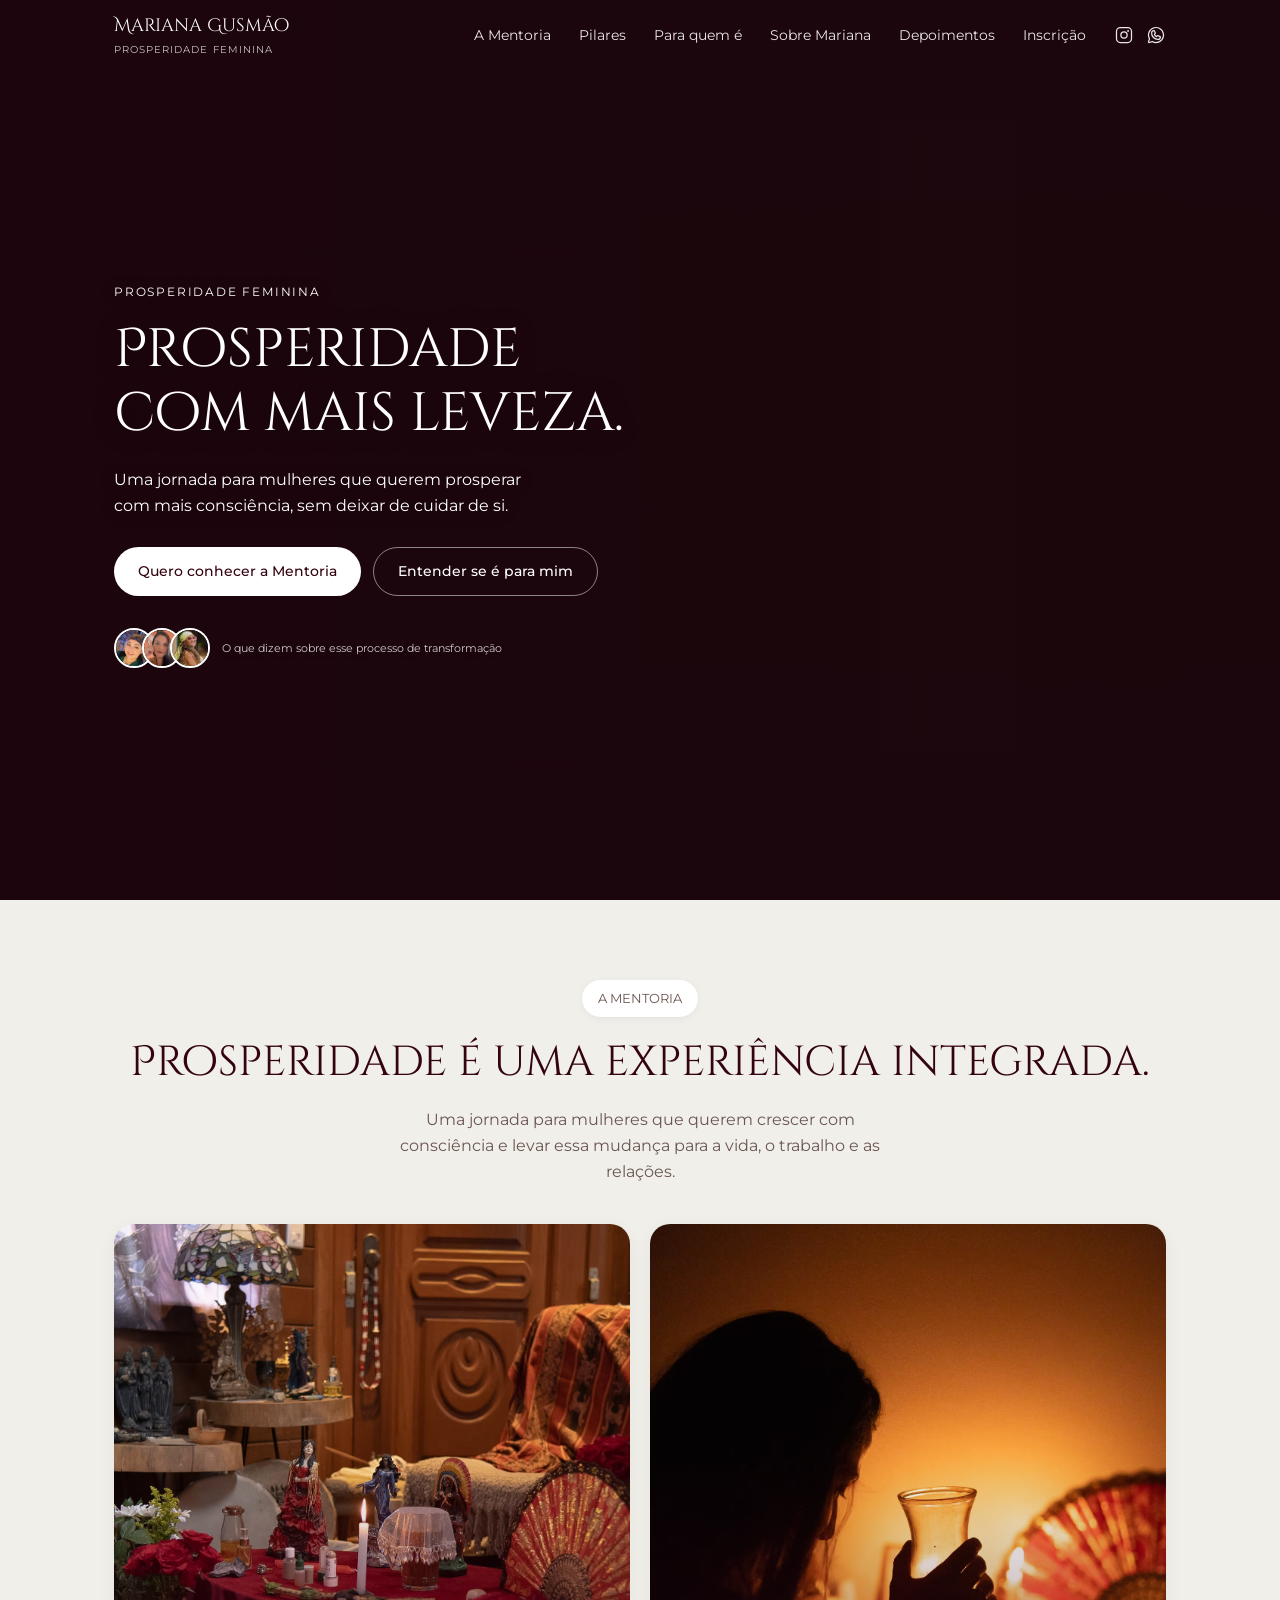
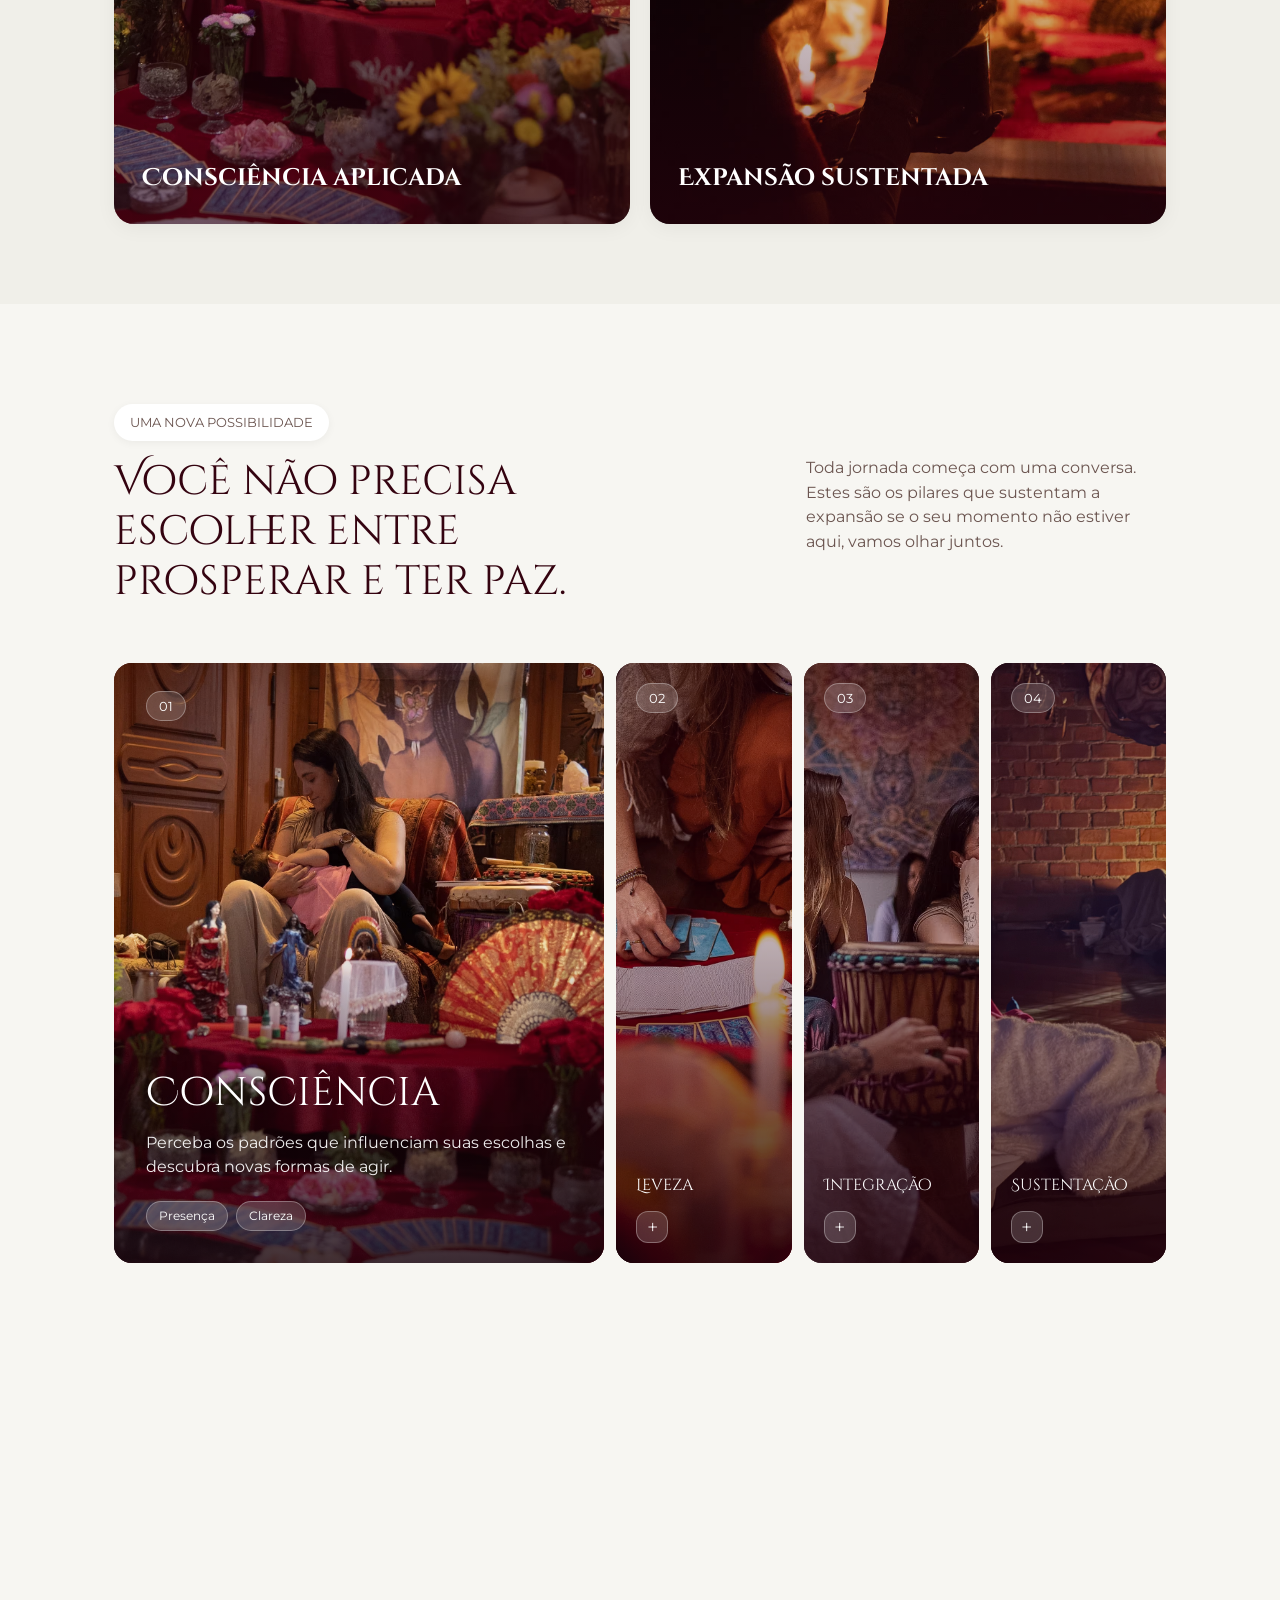
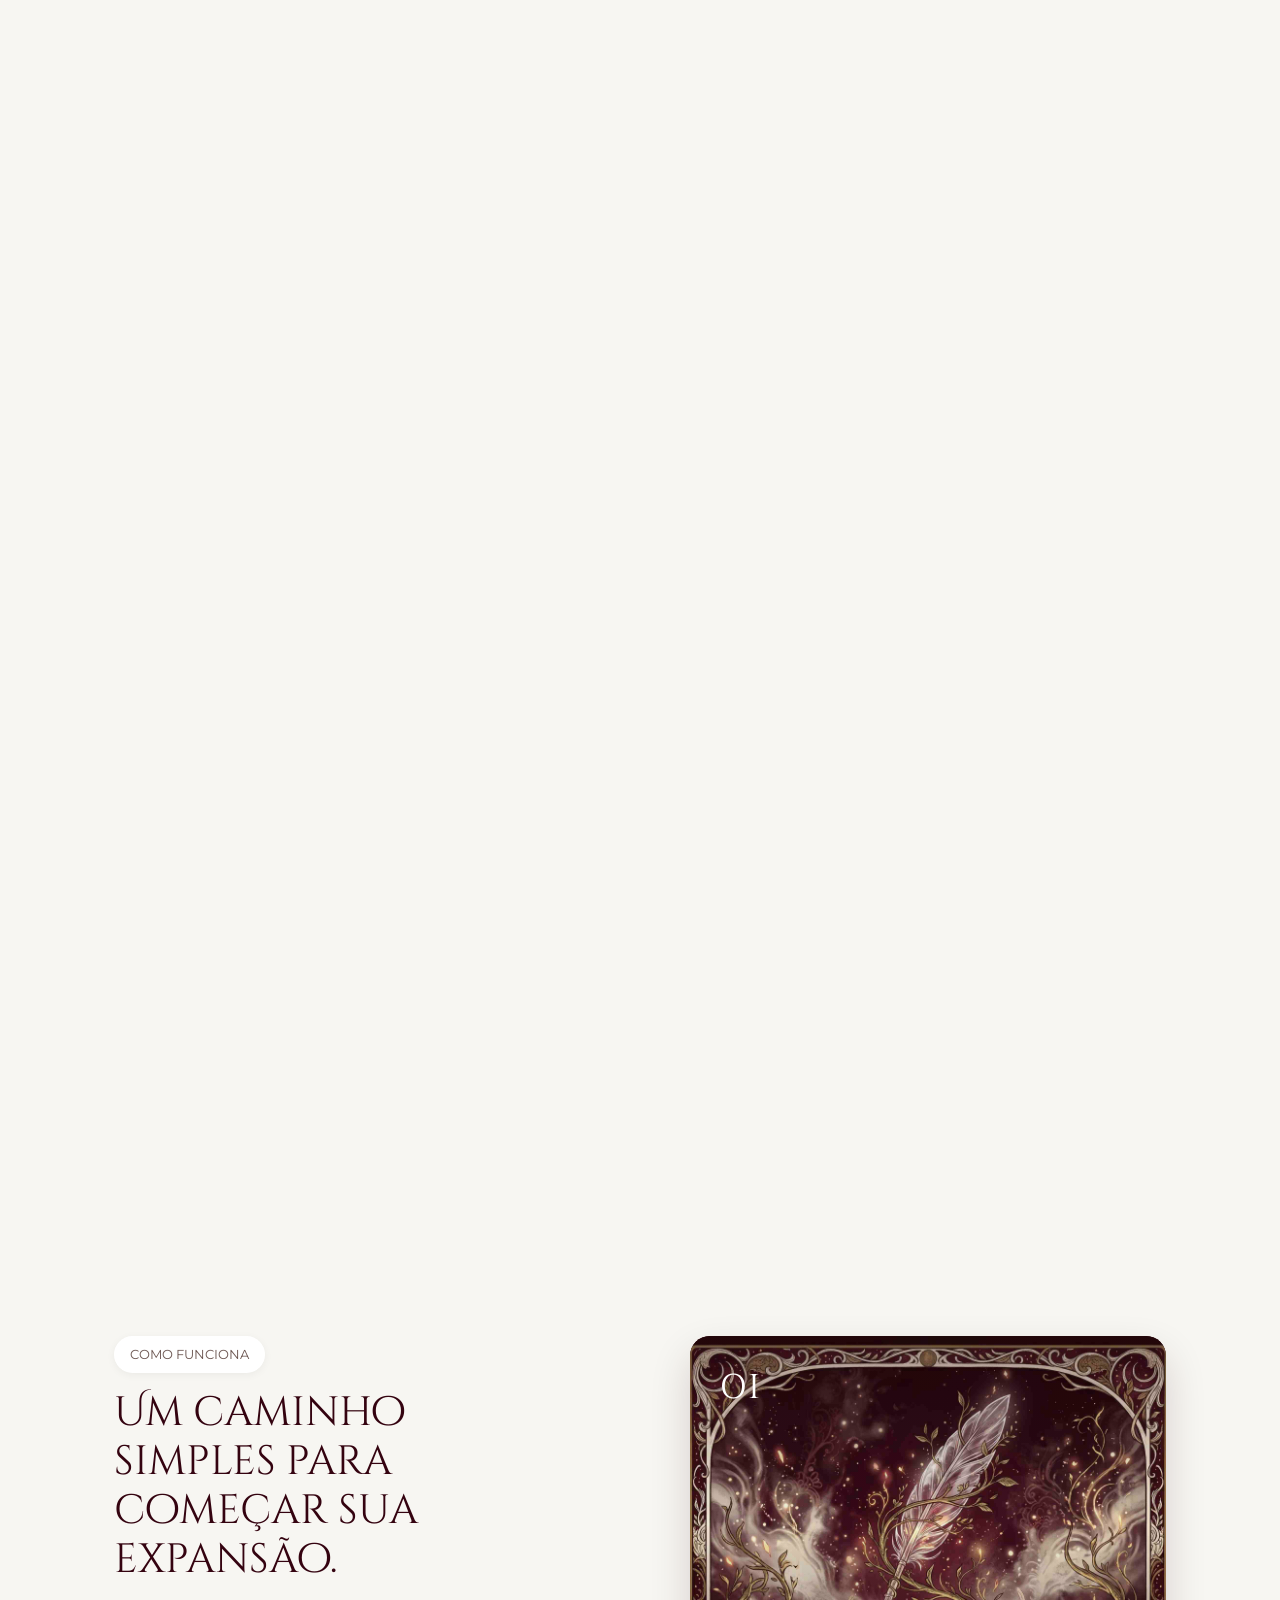
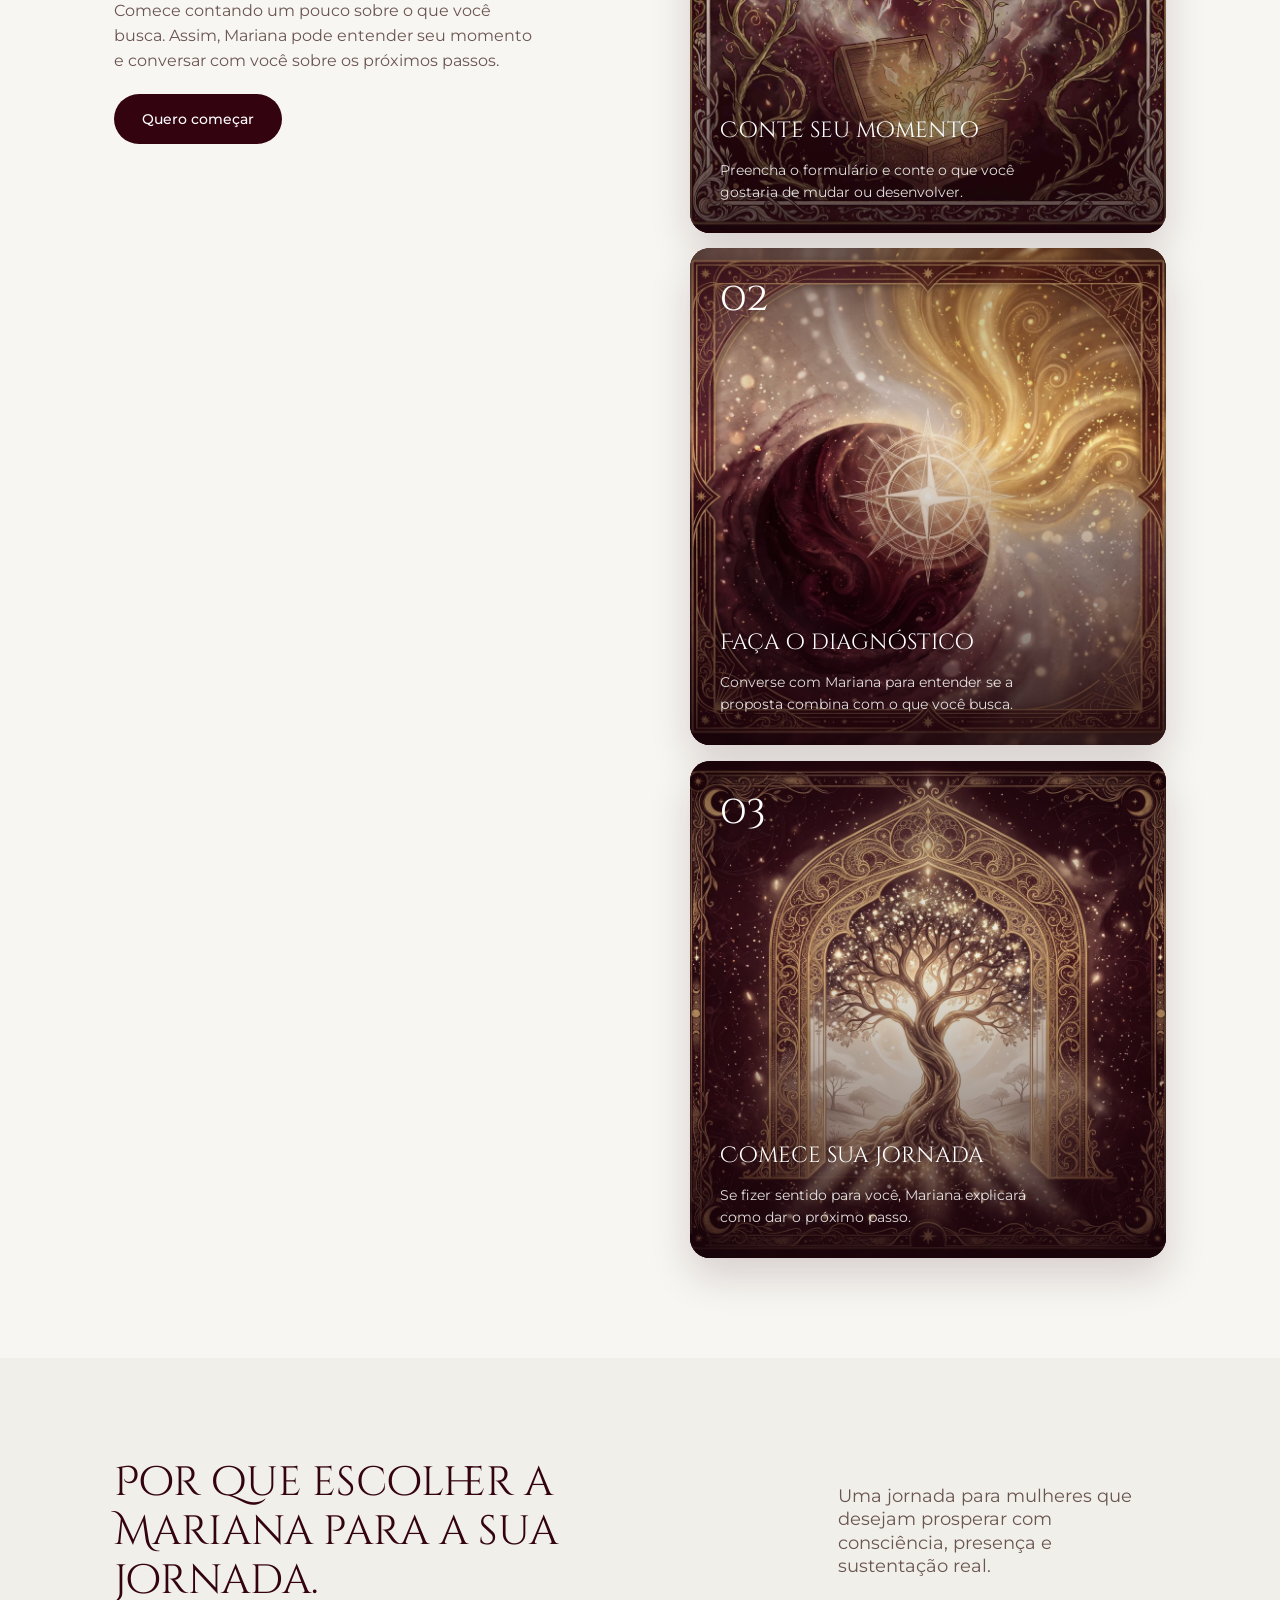
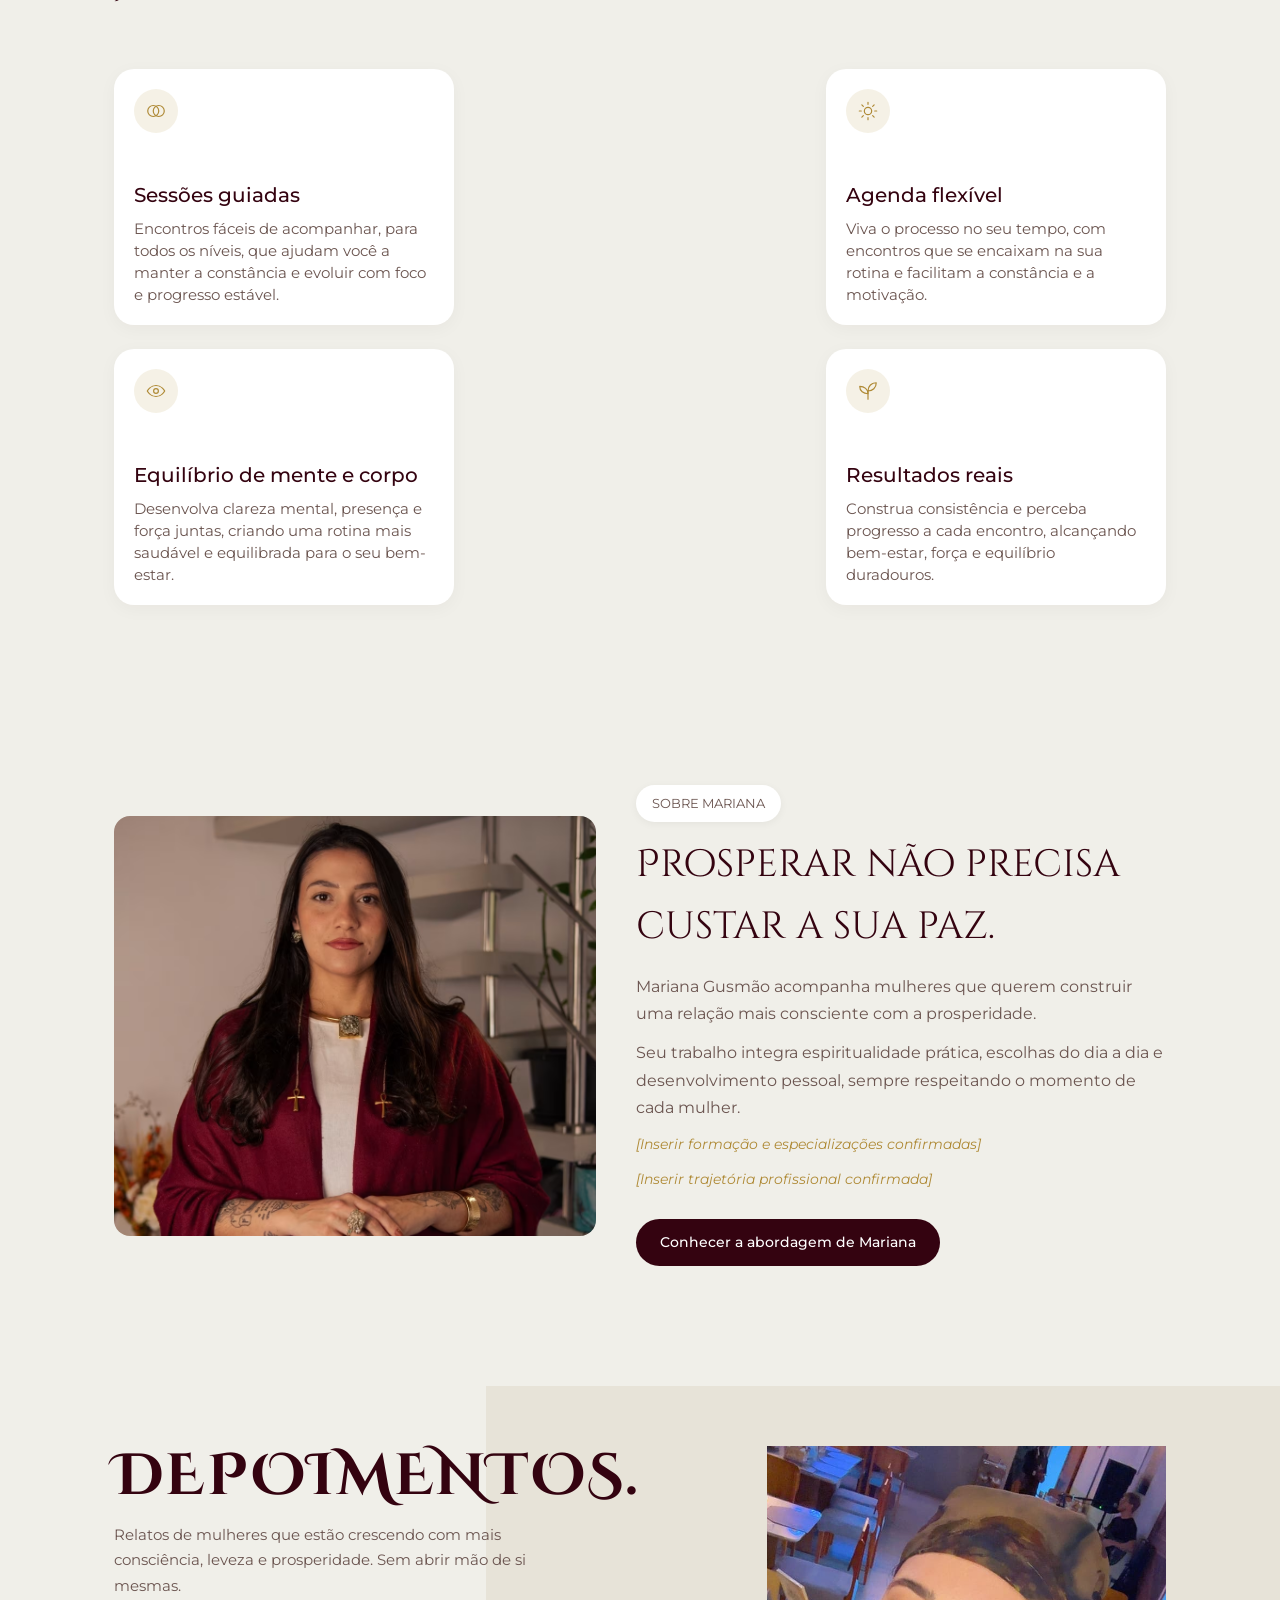
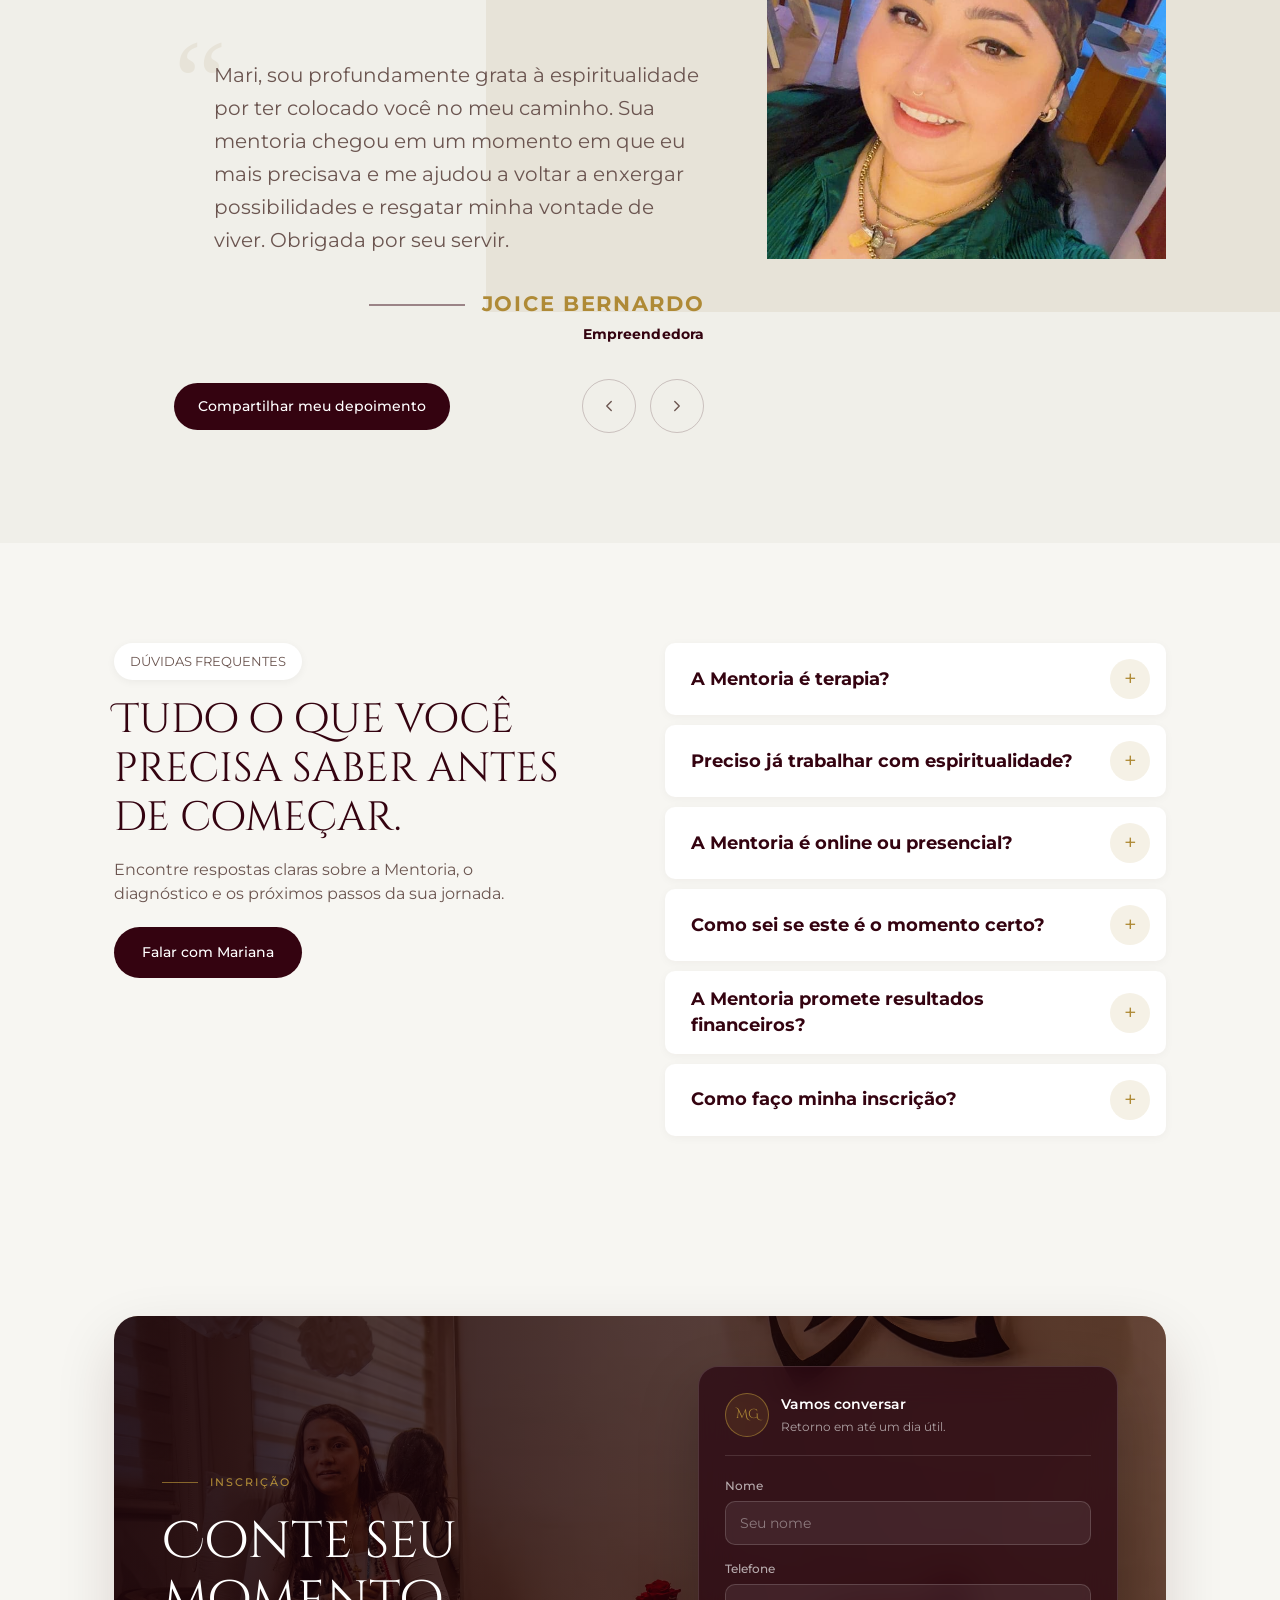
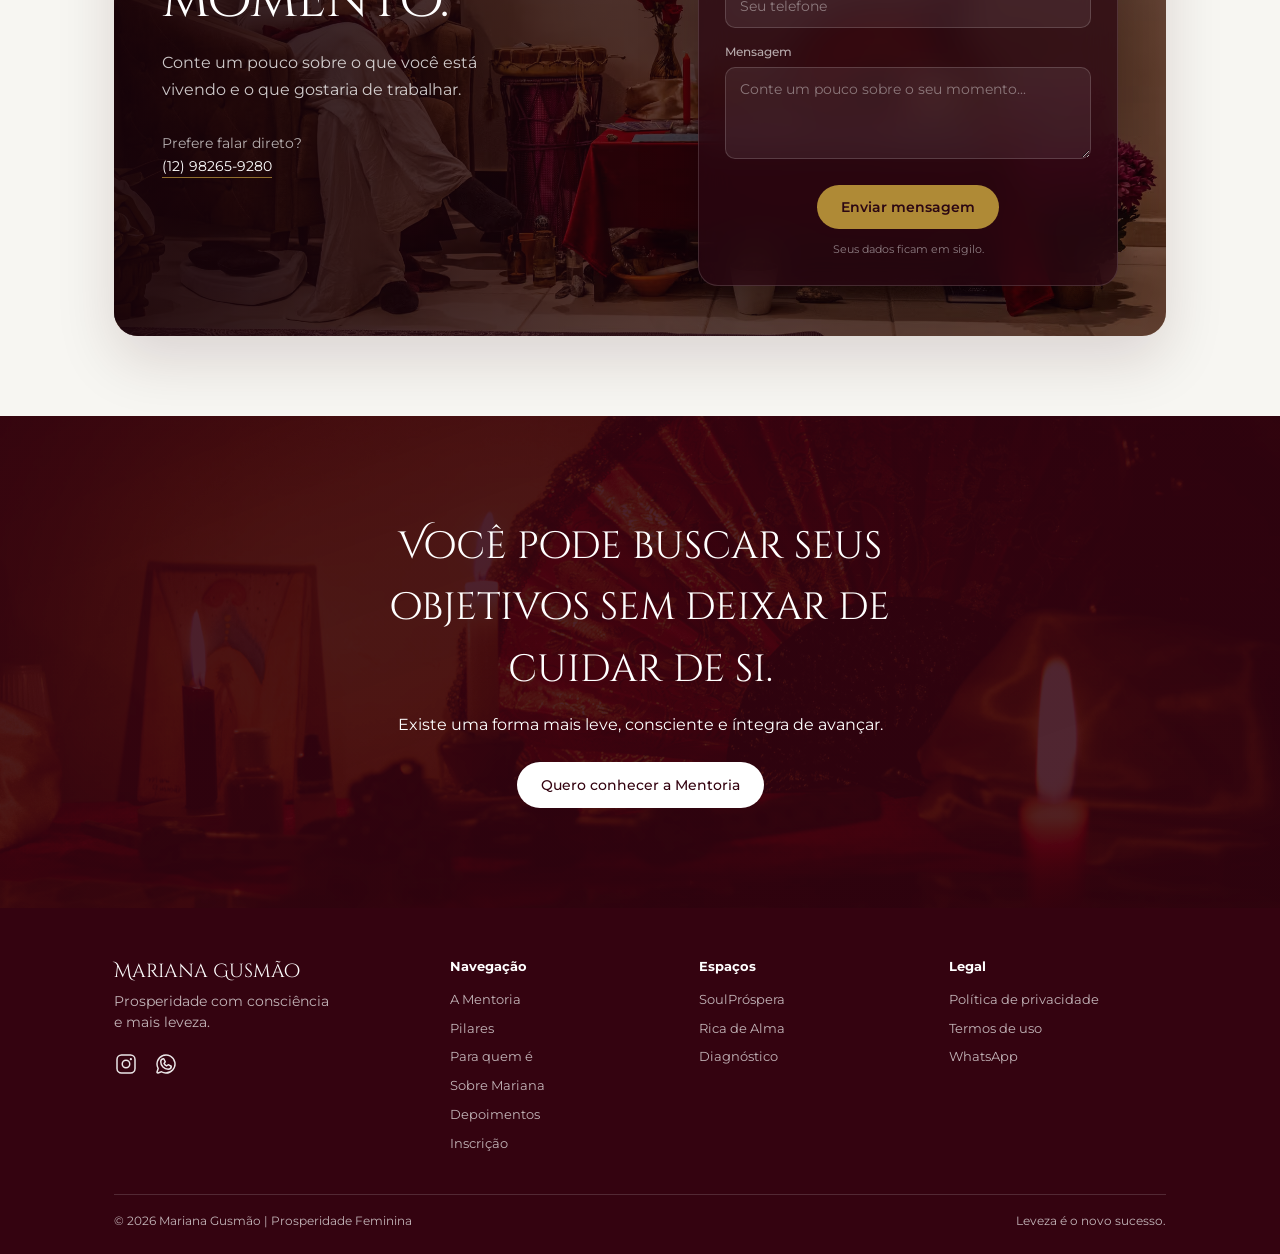
==== commit 1bcf55e1: "Add files via upload" ====
--- a/index.html
+++ b/index.html
@@ -3420,7 +3420,7 @@
               loading="lazy" />
             <img class="review-img" src="./assets/images/depoimento_monica-reis.jpg" alt="" width="760" height="760"
               loading="lazy" />
-              <img class="review-img" src="./assets/images/depoimento_monica-reis.jpg" alt="" width="760" height="760"
+              <img class="review-img" src="./assets/images/depoimento_ariane-paula.jpg" alt="" width="760" height="760"
               loading="lazy" />
           </div>
         </div>
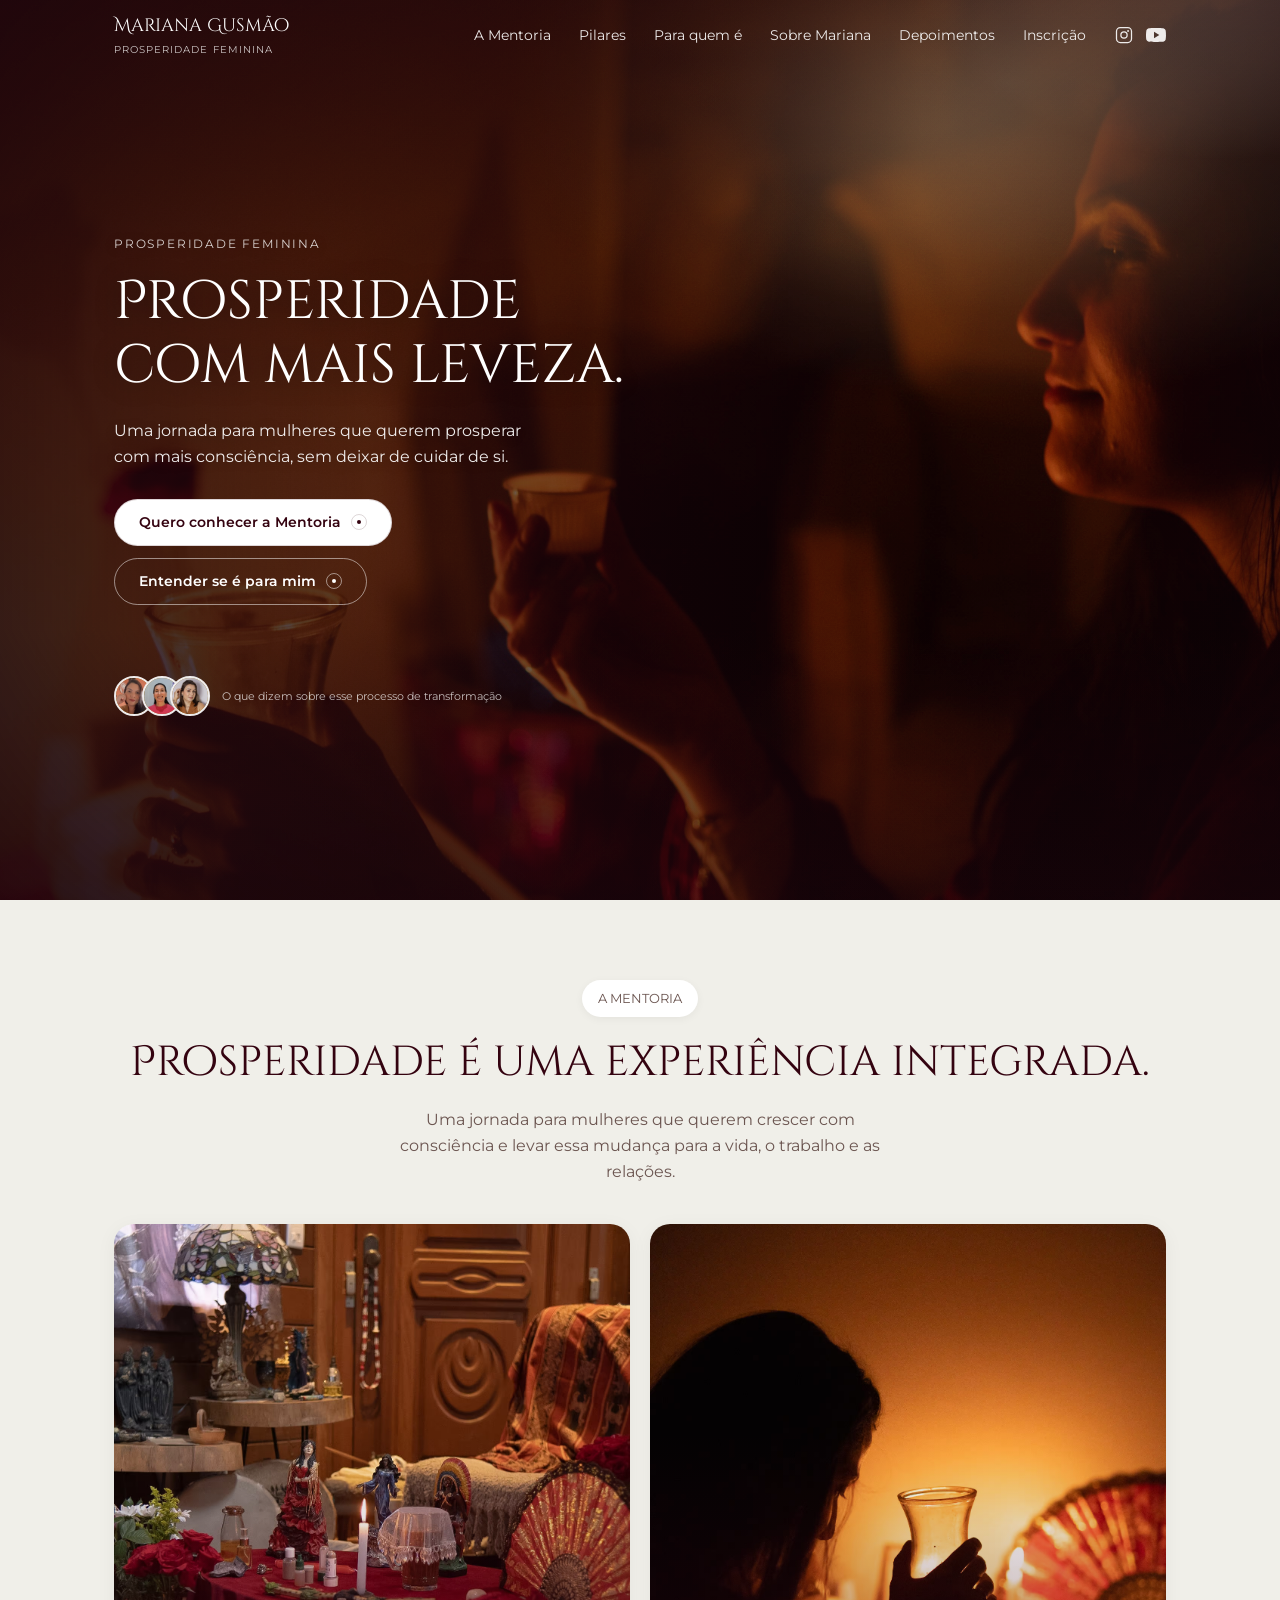
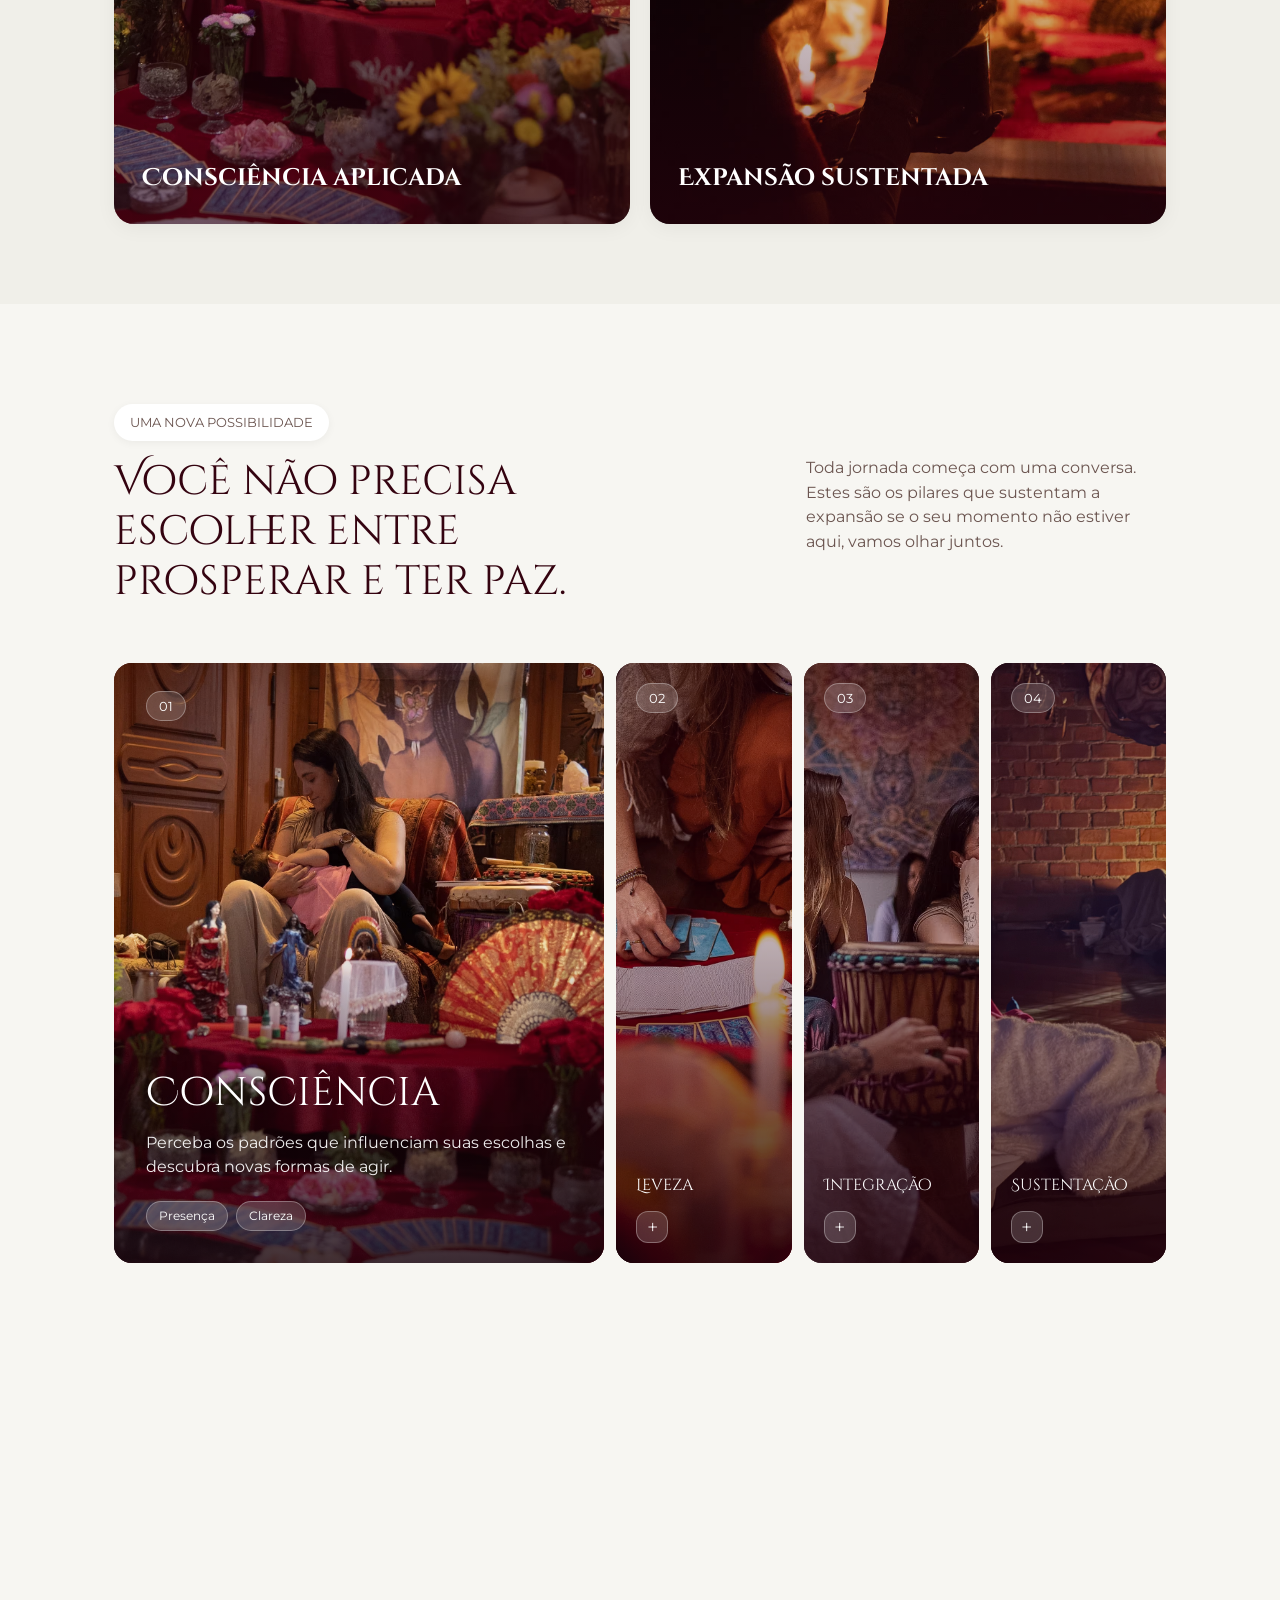
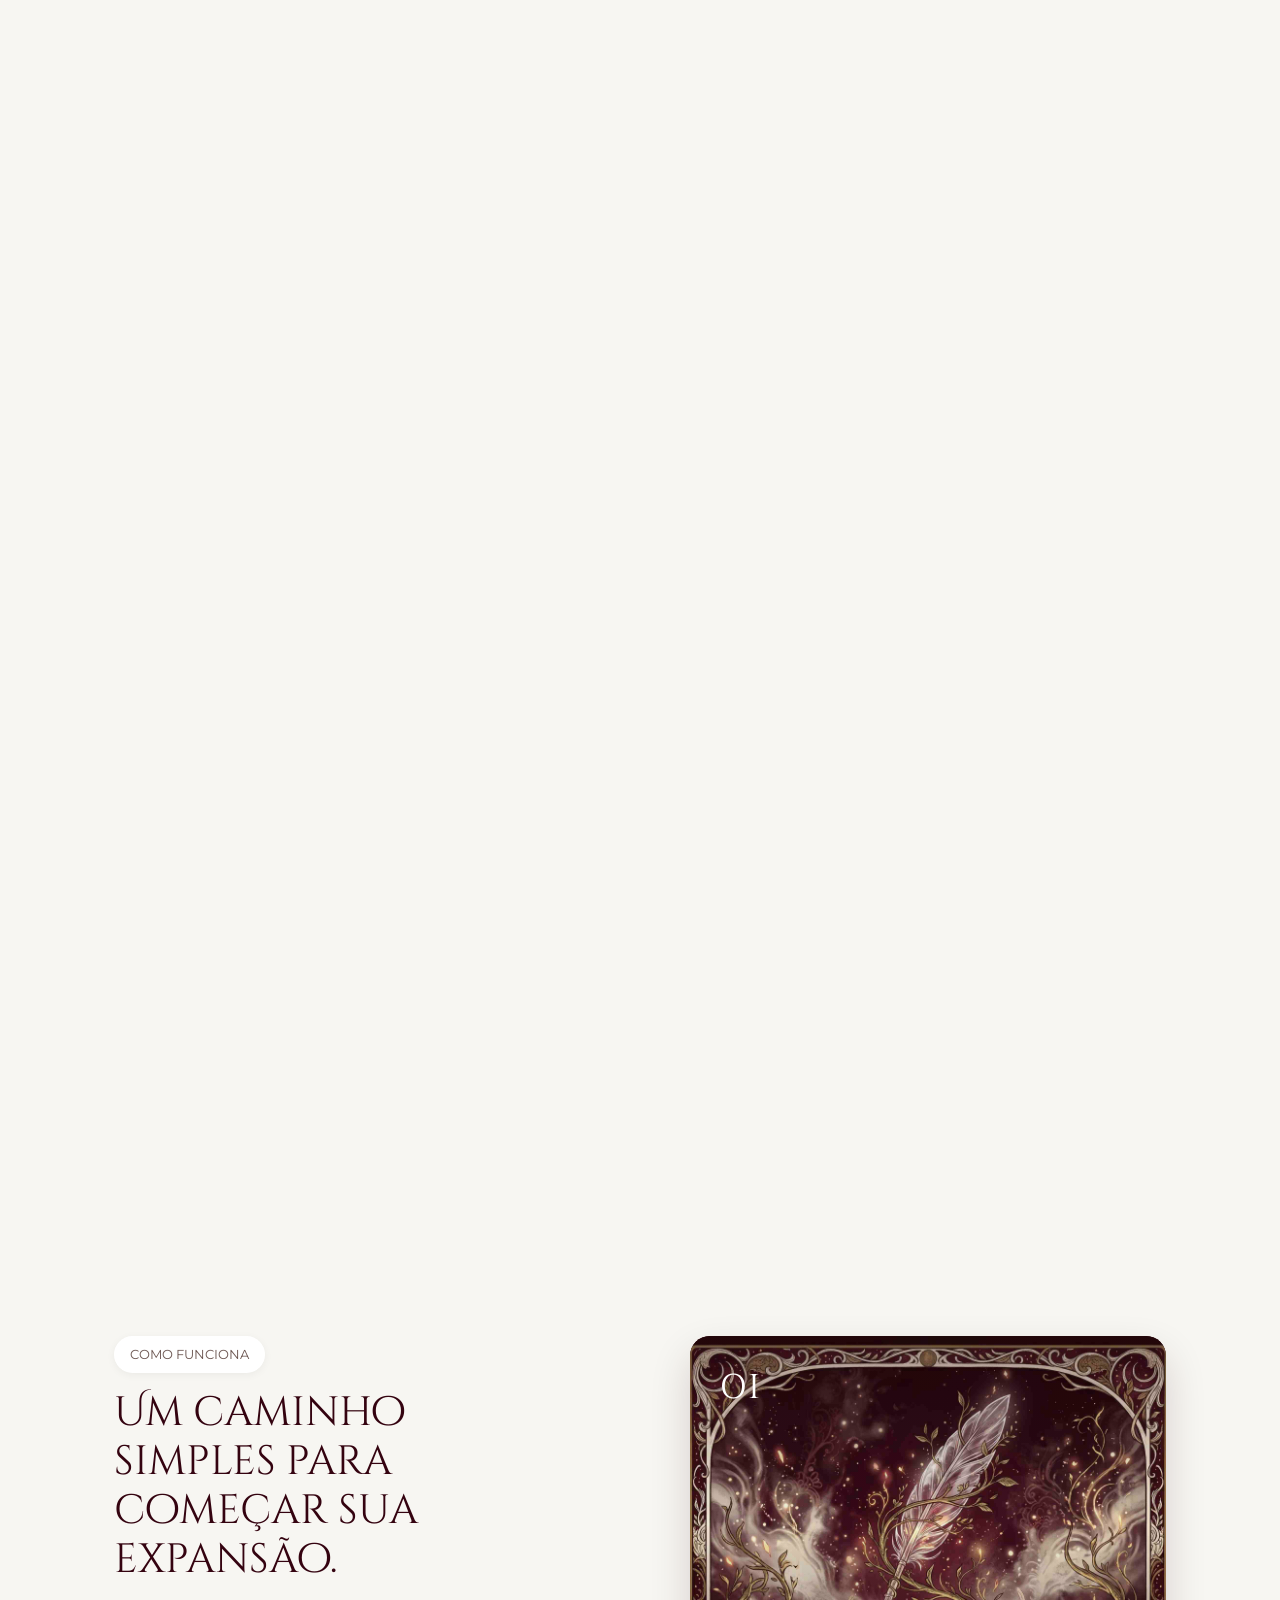
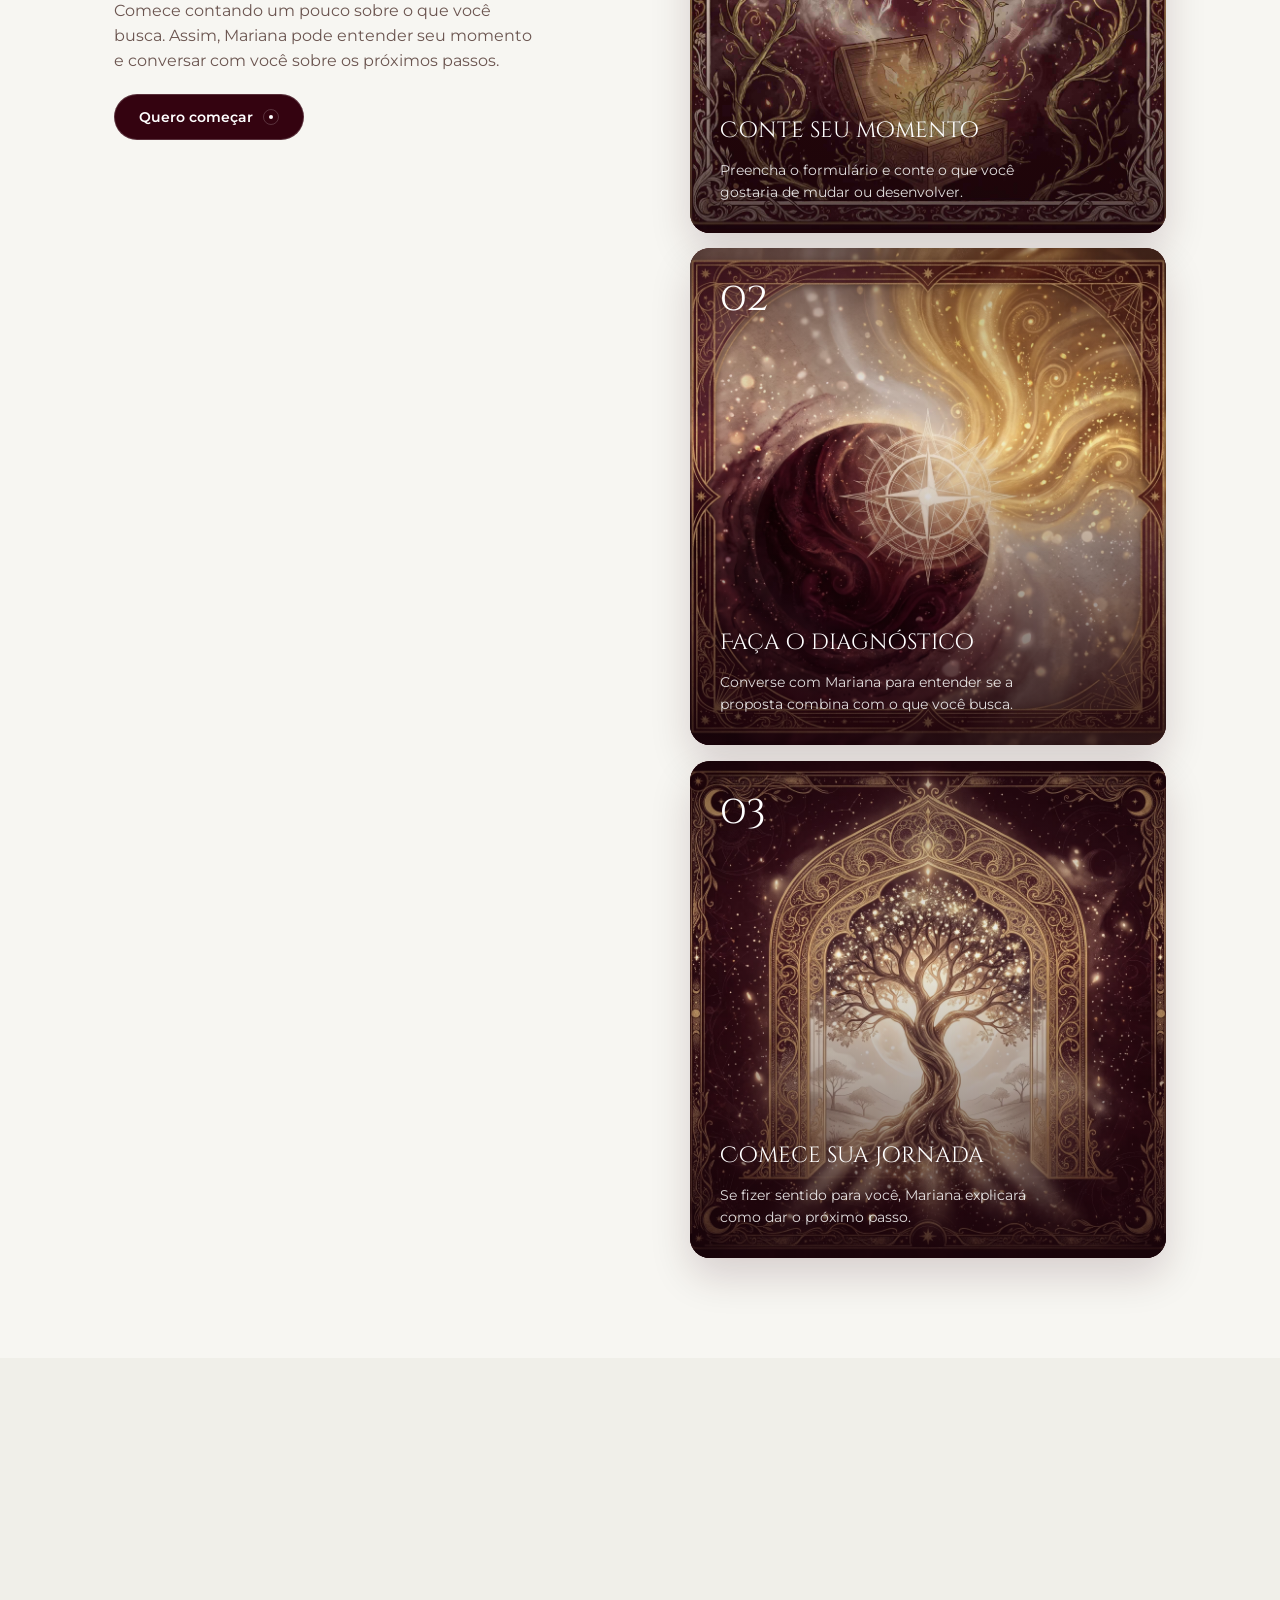
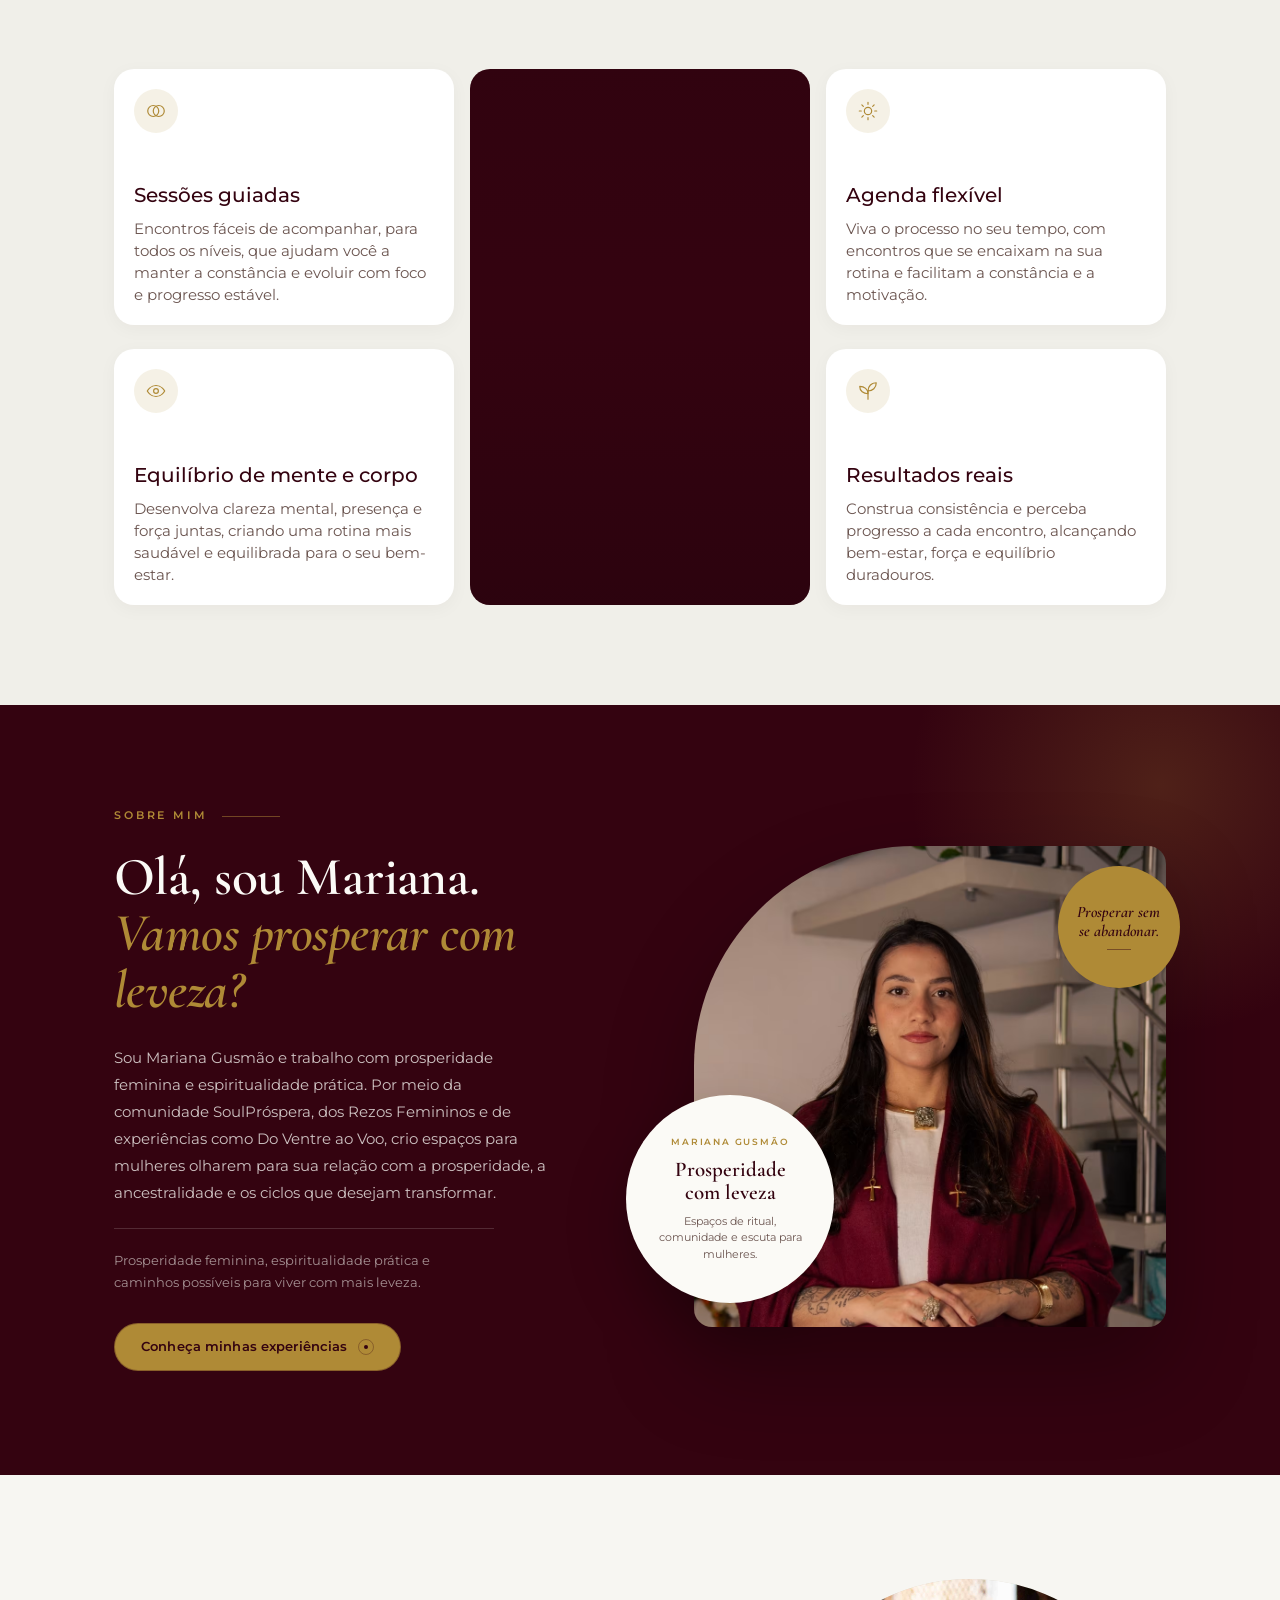
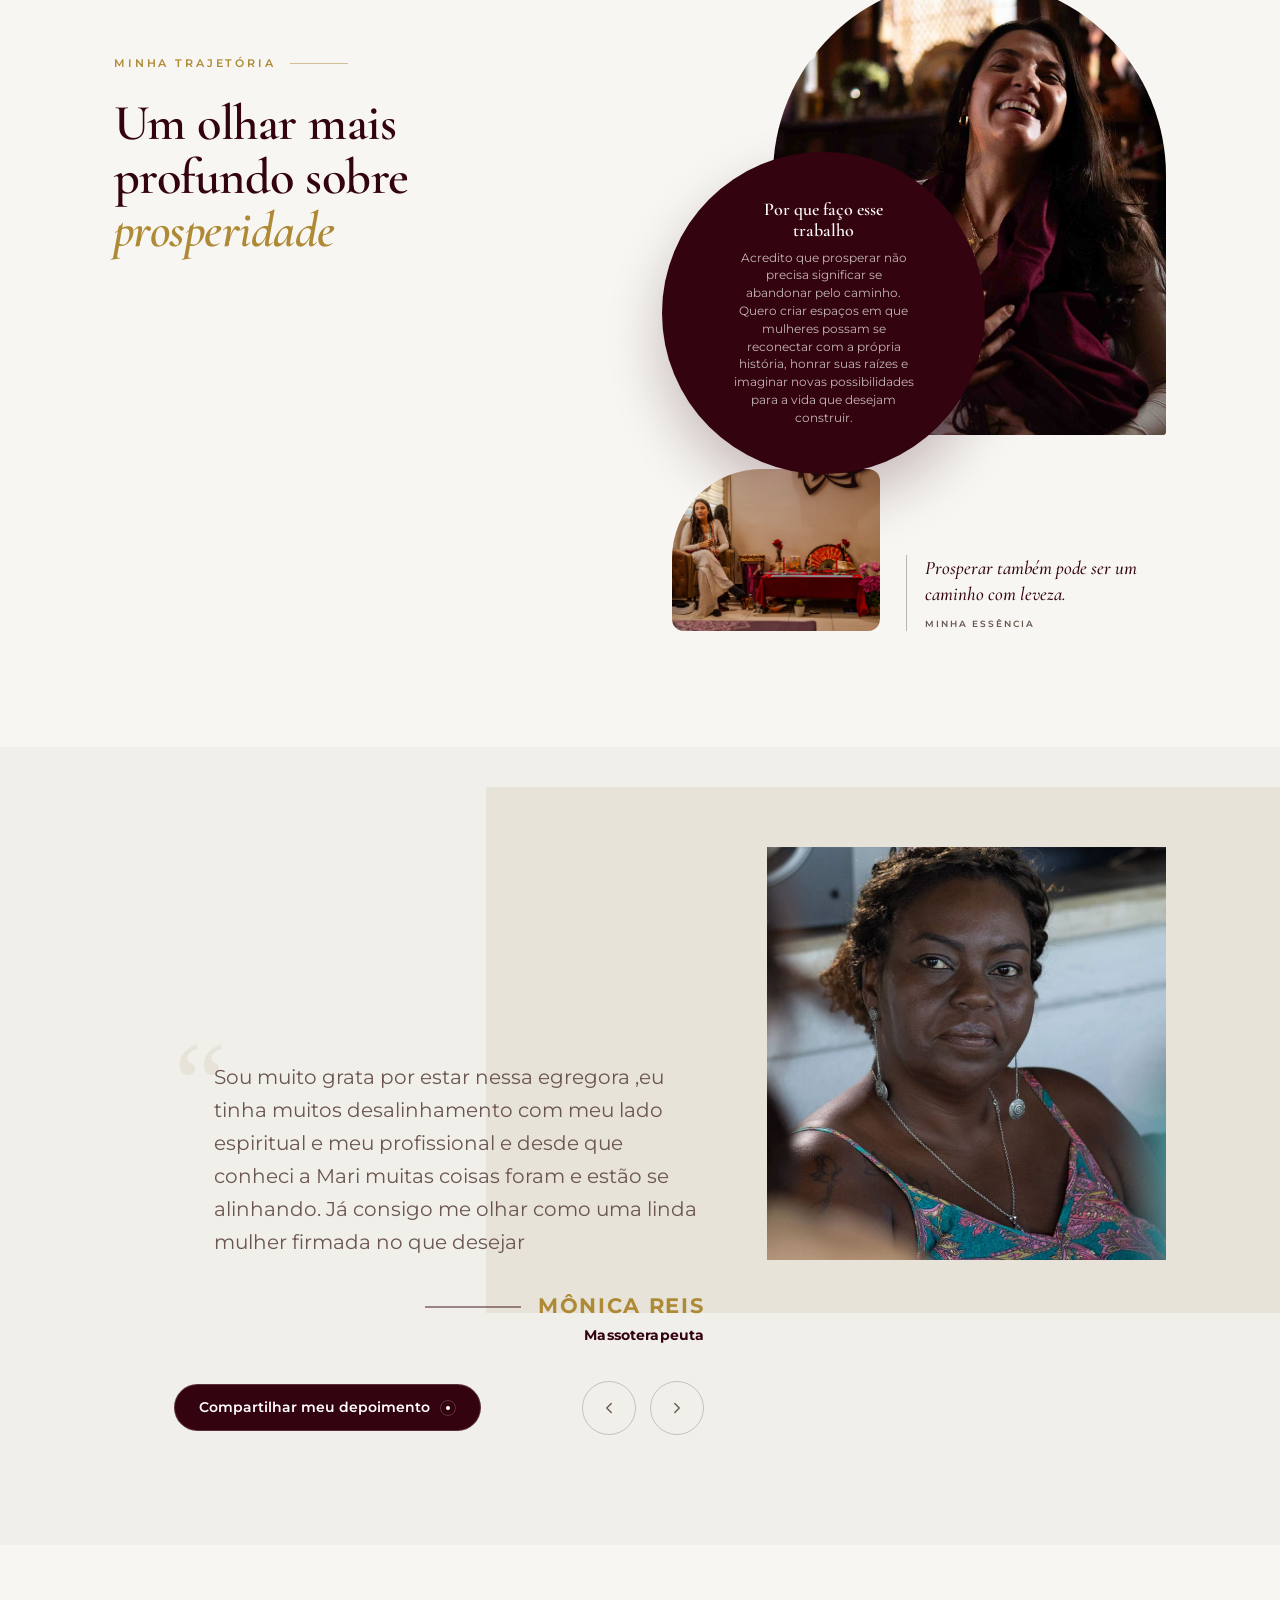
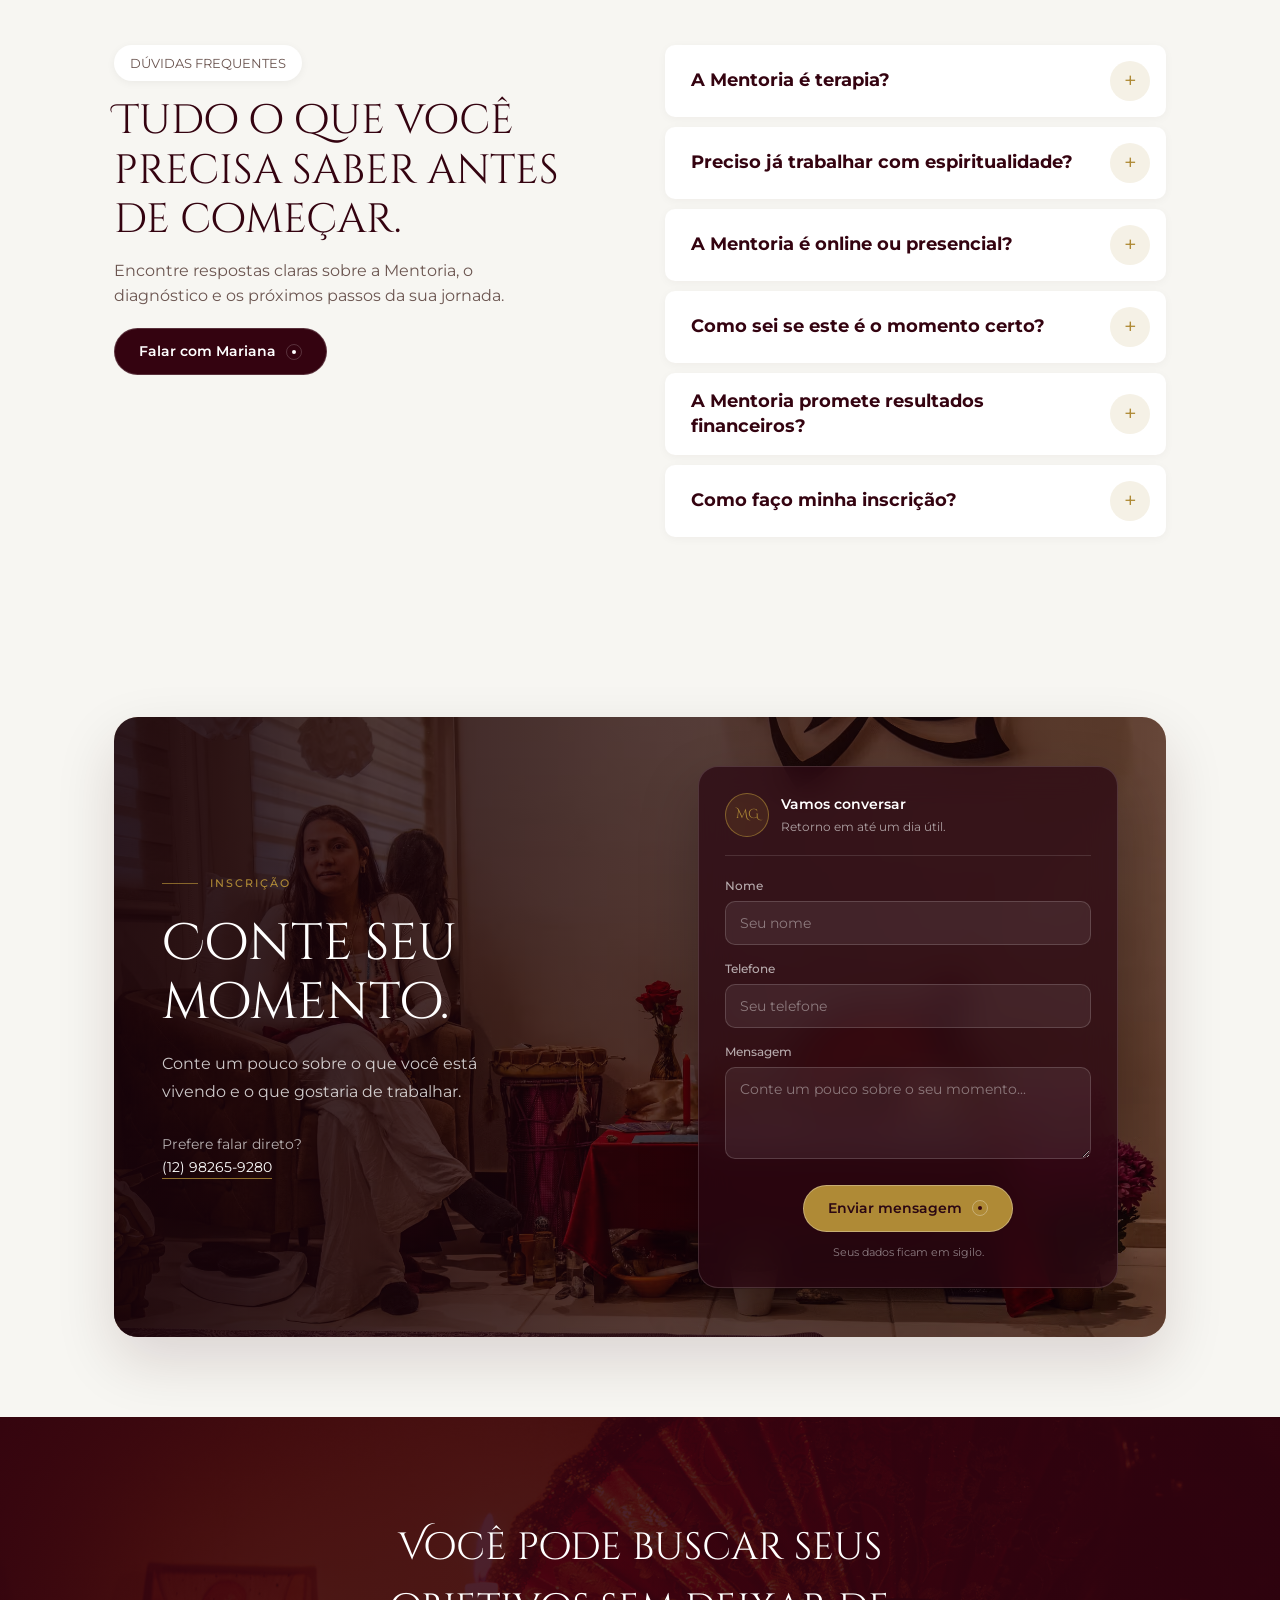
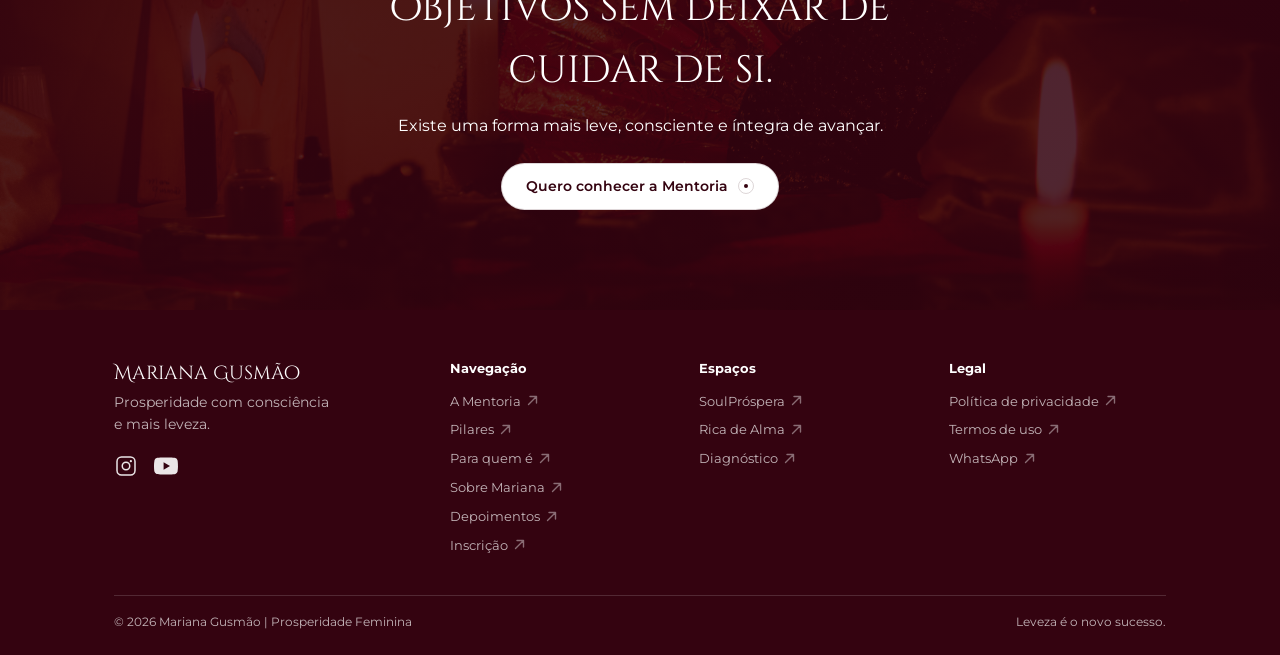
==== commit 2c752cfc: "Add files via upload" ====
--- a/index.html
+++ b/index.html
@@ -1,4 +1,4 @@
-<!DOCTYPE html>
+﻿<!DOCTYPE html>
 <html lang="pt-BR">
 
 <head>
@@ -9,9 +9,10 @@
     content="Prosperidade feminina com consciência, espiritualidade prática e leveza. Conheça a Mentoria de Mariana Gusmão." />
   <link rel="preconnect" href="https://fonts.googleapis.com" />
   <link rel="preconnect" href="https://fonts.gstatic.com" crossorigin />
+  <link rel="preload" as="image" href="./assets/images/hero.JPG" fetchpriority="high" />
   <link rel="preload" as="video" href="./assets/videos/hero.mp4" type="video/mp4" />
   <link
-    href="https://fonts.googleapis.com/css2?family=Cinzel+Decorative:wght@400;700&family=Montserrat:wght@300;400;500;600&display=swap"
+    href="https://fonts.googleapis.com/css2?family=Cinzel+Decorative:wght@400;700&family=Cormorant+Garamond:ital,wght@0,500;0,600;1,500;1,600&family=Montserrat:wght@300;400;500;600&display=swap"
     rel="stylesheet" />
   <style>
     :root {
@@ -203,38 +204,108 @@
       }
     }
 
+    /* Botão estilo "Book a call": pílula com borda, texto que rola e ponto que cresce */
     .btn {
+      --btn-line: rgba(52, 3, 16, .16);
+      --btn-dot: var(--burgundy);
       display: inline-flex;
       align-items: center;
       justify-content: center;
-      padding: 12px 24px;
-      border-radius: 100px;
+      gap: 10px;
+      padding: 14px 24px;
+      border-radius: 50px;
+      border: 1px solid var(--btn-line);
       font-size: 14px;
-      font-weight: 500;
-      border: none;
+      font-weight: 600;
+      line-height: 1.2;
       cursor: pointer;
-      transition: opacity .2s, transform .2s;
-    }
-
-    .btn:hover {
-      opacity: .9;
-      transform: scale(1.02);
-      box-shadow: 0 10px 24px rgba(52, 3, 16, .14)
+      background: transparent;
+      color: inherit;
+      transition: background-color .3s ease, border-color .3s ease, color .3s ease
+    }
+
+    /* Texto duplicado que sobe no hover */
+    .btn-label {
+      position: relative;
+      display: block;
+      overflow: hidden
+    }
+
+    .btn-label>span {
+      display: block;
+      transition: transform .55s cubic-bezier(.22, .61, .36, 1)
+    }
+
+    .btn-label>span+span {
+      position: absolute;
+      left: 0;
+      top: 100%
+    }
+
+    .btn:hover .btn-label>span,
+    .btn:focus-visible .btn-label>span {
+      transform: translateY(-100%)
+    }
+
+    .btn-dot {
+      flex: none;
+      display: inline-flex;
+      align-items: center;
+      justify-content: center;
+      width: 16px;
+      height: 16px;
+      border: 1px solid var(--btn-line);
+      border-radius: 50%;
+      transition: border-color .3s ease
+    }
+
+    .btn-dot::before {
+      content: "";
+      width: 4px;
+      height: 4px;
+      border-radius: 50%;
+      background: var(--btn-dot);
+      transition: width .45s cubic-bezier(.22, .61, .36, 1),
+        height .45s cubic-bezier(.22, .61, .36, 1)
+    }
+
+    .btn:hover .btn-dot::before,
+    .btn:focus-visible .btn-dot::before {
+      width: 10px;
+      height: 10px
+    }
+
+    .btn:focus-visible {
+      outline: 2px solid var(--gold);
+      outline-offset: 3px
     }
 
     .btn-light {
       background: #fff;
-      color: var(--burgundy)
+      color: var(--burgundy);
+      --btn-line: rgba(52, 3, 16, .16);
+      --btn-dot: var(--burgundy)
     }
 
     .btn-dark {
       background: var(--burgundy);
-      color: #fff
+      color: #fff;
+      --btn-line: rgba(255, 255, 255, .18);
+      --btn-dot: #fff
     }
 
     .btn-gold {
       background: var(--gold);
-      color: #fff
+      color: #fff;
+      --btn-line: rgba(255, 255, 255, .3);
+      --btn-dot: var(--burgundy)
+    }
+
+    .btn-ghost {
+      background: transparent;
+      color: #fff;
+      --btn-line: rgba(255, 255, 255, .5);
+      --btn-dot: #fff
     }
 
     .header-btn {
@@ -372,7 +443,7 @@
       display: block
     }
 
-    /* Hero — vídeo em tela cheia com texto à esquerda */
+    /* Hero — imagem de abertura (hero.JPG), vídeo em tela cheia e texto à esquerda */
     .hero {
       position: relative;
       min-height: 100vh;
@@ -384,6 +455,34 @@
       background: #1c070d;
     }
 
+    /* Camada visual: a imagem e o vídeo entram juntos no mesmo zoom de abertura */
+    .hero-media {
+      position: absolute;
+      inset: 0;
+      overflow: hidden;
+      transform: none;
+      will-change: transform;
+    }
+
+    .js-hero .hero-media {
+      transform: scale(1.16);
+    }
+
+    .js-hero .hero-media.is-in {
+      animation: heroZoom 2.2s cubic-bezier(.19, 1, .22, 1) both;
+    }
+
+    @keyframes heroZoom {
+      from {
+        transform: scale(1.16)
+      }
+
+      to {
+        transform: scale(1)
+      }
+    }
+
+    .hero-still,
     .hero-video {
       position: absolute;
       inset: 0;
@@ -393,6 +492,160 @@
       object-position: center;
       display: block;
       pointer-events: none;
+      filter: brightness(.92) saturate(1.04);
+    }
+
+    /* Primeiro estado do hero: a foto aparece antes de o vídeo rodar */
+    .hero-video {
+      opacity: 0;
+    }
+
+    .hero-video.is-playing {
+      animation: heroVideoIn 1.1s ease both;
+    }
+
+    @keyframes heroVideoIn {
+      from {
+        opacity: 0
+      }
+
+      to {
+        opacity: 1
+      }
+    }
+
+    /* Efeito de luz — brilho quente, halo de sol e varredura, como na referência */
+    .hero-light {
+      position: absolute;
+      inset: -10%;
+      pointer-events: none;
+      mix-blend-mode: screen;
+      opacity: 0;
+      background:
+        radial-gradient(44% 40% at 74% 16%, rgba(255, 229, 174, .46) 0%, rgba(255, 196, 116, .18) 42%, rgba(255, 196, 116, 0) 74%),
+        radial-gradient(30% 28% at 88% 4%, rgba(255, 247, 220, .58) 0%, rgba(255, 247, 220, 0) 68%),
+        radial-gradient(52% 46% at 10% 88%, rgba(175, 138, 54, .24) 0%, rgba(175, 138, 54, 0) 70%);
+    }
+
+    .hero-light::before {
+      content: "";
+      position: absolute;
+      inset: 0;
+      background: radial-gradient(26% 24% at 70% 20%, rgba(255, 214, 150, .34) 0%, rgba(255, 214, 150, 0) 72%);
+      opacity: .6;
+      animation: heroGlow 12s ease-in-out infinite alternate;
+    }
+
+    .hero-light::after {
+      content: "";
+      position: absolute;
+      inset: -18% -45%;
+      background: linear-gradient(102deg,
+          rgba(255, 226, 176, 0) 32%,
+          rgba(255, 226, 176, .16) 44%,
+          rgba(255, 246, 219, .32) 50%,
+          rgba(255, 226, 176, .16) 56%,
+          rgba(255, 226, 176, 0) 68%);
+      opacity: 0;
+      transform: translate3d(-45%, 0, 0) rotate(2deg);
+    }
+
+    .js-hero .hero-light {
+      animation: heroLightIn 2s ease-out .2s both;
+    }
+
+    .js-hero .hero-light::after {
+      animation: heroSweep 9s cubic-bezier(.5, 0, .5, 1) 1.8s infinite;
+    }
+
+    @keyframes heroLightIn {
+      to {
+        opacity: 1
+      }
+    }
+
+    @keyframes heroGlow {
+      from {
+        opacity: .45;
+        transform: translate3d(-1%, 1%, 0) scale(1)
+      }
+
+      to {
+        opacity: 1;
+        transform: translate3d(2%, -2%, 0) scale(1.14)
+      }
+    }
+
+    @keyframes heroSweep {
+      0% {
+        opacity: 0;
+        transform: translate3d(-45%, 0, 0) rotate(2deg)
+      }
+
+      16% {
+        opacity: .7
+      }
+
+      55% {
+        opacity: .5
+      }
+
+      78%,
+      100% {
+        opacity: 0;
+        transform: translate3d(45%, 0, 0) rotate(2deg)
+      }
+    }
+
+    /* Entrada do texto em cascata: sobe, ganha foco e aparece */
+    .js-hero .hero-text>* {
+      --hero-end-opacity: 1;
+      animation: heroTextIn 1s cubic-bezier(.22, .61, .36, 1) both;
+      animation-delay: var(--hero-delay, 0s);
+      will-change: opacity, transform, filter;
+    }
+
+    .js-hero .hero-text>p:not(.label),
+    .js-hero .hero-text>.hero-trust {
+      --hero-end-opacity: .92
+    }
+
+    .js-hero .hero-text>.label {
+      --hero-end-opacity: .8
+    }
+
+    .js-hero .hero-text>*:nth-child(1) {
+      --hero-delay: .12s
+    }
+
+    .js-hero .hero-text>*:nth-child(2) {
+      --hero-delay: .24s
+    }
+
+    .js-hero .hero-text>*:nth-child(3) {
+      --hero-delay: .36s
+    }
+
+    .js-hero .hero-text>*:nth-child(4) {
+      --hero-delay: .48s
+    }
+
+    .js-hero .hero-text>*:nth-child(5) {
+      --hero-delay: .6s
+    }
+
+    @keyframes heroTextIn {
+      from {
+        opacity: 0;
+        transform: translateY(36px);
+        filter: blur(6px)
+      }
+
+      to {
+        opacity: var(--hero-end-opacity, 1);
+        transform: none;
+        filter: blur(0)
+      }
     }
 
     .hero-shade {
@@ -419,7 +672,8 @@
 
     .hero-text {
       color: #fff;
-      max-width: 520px
+      max-width: 520px;
+      min-width: 0
     }
 
     .hero-text .label {
@@ -463,7 +717,8 @@
       font-size: 11px;
       opacity: .9;
       text-align: center;
-      max-width: 100%
+      max-width: 100%;
+      margin-top: 72px
     }
 
     .hero-trust__avatars {
@@ -472,25 +727,116 @@
       flex-shrink: 0
     }
 
-    .hero-trust__avatars span {
+    /* Avatar + tooltip animado (equivalente ao AnimatedTooltip da Aceternity UI) */
+    .hero-avatar {
+      position: relative;
       width: 40px;
       height: 40px;
+      margin-right: -12px;
+      flex-shrink: 0
+    }
+
+    .hero-avatar:last-child {
+      margin-right: 0
+    }
+
+    .hero-avatar img {
+      position: relative;
+      display: block;
+      width: 100%;
+      height: 100%;
       border-radius: 50%;
       border: 2px solid #fff;
-      overflow: hidden;
-      margin-left: -12px;
       background: var(--gold);
-      flex-shrink: 0
-    }
-
-    .hero-trust__avatars span:first-child {
-      margin-left: 0
-    }
-
-    .hero-trust__avatars img {
-      width: 100%;
-      height: 100%;
-      object-fit: cover
+      object-fit: cover;
+      object-position: top;
+      transition: transform .5s, z-index 0s;
+      -webkit-user-drag: none
+    }
+
+    .hero-avatar:hover img {
+      transform: scale(1.05);
+      z-index: 30
+    }
+
+    .hero-avatar__tip {
+      position: absolute;
+      top: -4rem;
+      left: calc(50% + var(--tt-clamp, 0px));
+      z-index: 50;
+      display: flex;
+      flex-direction: column;
+      align-items: center;
+      justify-content: center;
+      border-radius: 6px;
+      background: #000;
+      padding: 8px 16px;
+      font-size: 12px;
+      line-height: 1.5;
+      box-shadow: 0 20px 25px -5px rgba(0, 0, 0, .1), 0 8px 10px -6px rgba(0, 0, 0, .1);
+      white-space: nowrap;
+      pointer-events: none;
+      opacity: 0;
+      visibility: hidden;
+      translate: -50% 0;
+      transform: translateY(20px) scale(.6);
+      will-change: transform, opacity
+    }
+
+    .hero-avatar__tip-line {
+      position: absolute;
+      bottom: -1px;
+      z-index: 30;
+      height: 1px
+    }
+
+    .hero-avatar__tip-line--a {
+      left: 2.5rem;
+      width: 20%;
+      background: linear-gradient(to right, transparent, #10b981, transparent)
+    }
+
+    .hero-avatar__tip-line--b {
+      left: 2.5rem;
+      width: 40%;
+      background: linear-gradient(to right, transparent, #0ea5e9, transparent)
+    }
+
+    .hero-avatar__tip-name {
+      position: relative;
+      z-index: 30;
+      font-size: 16px;
+      font-weight: 700;
+      line-height: 1.5;
+      color: #fff
+    }
+
+    .hero-avatar__tip-role {
+      font-size: 12px;
+      line-height: 1.5;
+      color: #fff
+    }
+
+    /* Em telas estreitas o balão encolhe um pouco para caber na largura da tela */
+    @media (max-width:620px) {
+      .hero-avatar__tip {
+        padding: 6px 12px
+      }
+
+      .hero-avatar__tip-name {
+        font-size: 14px
+      }
+
+      .hero-avatar__tip-role {
+        font-size: 11px
+      }
+    }
+
+    /* Sem movimento: o tooltip só aparece e some, sem inclinar nem seguir o cursor */
+    @media (prefers-reduced-motion:reduce) {
+      .hero-avatar img {
+        transition: none
+      }
     }
 
     .hero-trust__info {
@@ -524,8 +870,10 @@
     }
 
     @media (max-width:900px) {
+
+      .hero-still,
       .hero-video {
-        object-position: 76% center
+        object-position: 88% center
       }
     }
 
@@ -534,8 +882,32 @@
         display: none
       }
 
+      .hero-media,
+      .js-hero .hero-media,
+      .js-hero .hero-media.is-in {
+        transform: none;
+        animation: none
+      }
+
+      .js-hero .hero-text>* {
+        opacity: 1;
+        transform: none;
+        filter: none;
+        animation: none
+      }
+
+      .hero-light,
+      .hero-light::before,
+      .hero-light::after {
+        animation: none
+      }
+
+      .hero-light {
+        opacity: .78
+      }
+
       .hero {
-        background: #1c070d url("./assets/images/hero.JPG") 76% center/cover no-repeat
+        background: #1c070d url("./assets/images/hero.JPG") 88% center/cover no-repeat
       }
 
       .why-video {
@@ -990,7 +1362,7 @@
     }
 
     .feat-details .btn {
-      padding: 10px 20px;
+      padding-block: 10px;
       font-size: 13px
     }
 
@@ -1124,7 +1496,7 @@
 
     .stack-body .btn {
       min-width: 170px;
-      padding: 12px 24px;
+      padding-block: 12px;
       font-size: 13px
     }
 
@@ -1309,7 +1681,7 @@
     }
 
     .how-head .btn {
-      padding: 14px 28px;
+      padding-block: 14px;
       margin-top: 5px
     }
 
@@ -1519,7 +1891,8 @@
       position: relative;
       padding: 100px 0 110px;
       background: #f0efe9;
-      overflow: hidden
+      overflow: hidden;
+      scroll-margin-top: var(--nav)
     }
 
     .reviews-bg {
@@ -1754,19 +2127,37 @@
       }
 
       .reviews-grid {
-        grid-template-columns: 1fr;
-        gap: 44px
-      }
-
+        display: flex;
+        flex-direction: column;
+        gap: 0
+      }
+
+      /* Empilhado: título, texto de apoio, foto e só então o depoimento */
       .reviews-main {
+        display: contents
+      }
+
+      .reviews-title {
+        order: 1
+      }
+
+      .reviews-lead {
         order: 2
       }
 
       .reviews-media {
-        order: 1;
+        order: 3;
         width: min(100%, 420px);
-        margin: 0 auto;
+        margin: 30px auto 0;
         padding-left: 0
+      }
+
+      .reviews-slider {
+        order: 4
+      }
+
+      .reviews-actions {
+        order: 5
       }
 
       .reviews-title {
@@ -1878,56 +2269,558 @@
       }
     }
 
-    /* Team / About */
-    .team {
-      padding: 80px 0;
-      background: #f0efe9
-    }
-
-    .team-grid {
+    /* Sobre — "About me" escuro + "My story" creme, referência Verdant */
+    .about-eyebrow {
+      display: inline-flex;
+      align-items: center;
+      gap: 14px;
+      font-size: 11px;
+      font-weight: 600;
+      letter-spacing: .26em;
+      text-transform: uppercase;
+      color: var(--gold)
+    }
+
+    .about-eyebrow::after {
+      content: "";
+      width: 58px;
+      height: 1px;
+      background: currentColor;
+      opacity: .5
+    }
+
+    .about-hero {
+      position: relative;
+      padding: 96px 0 104px;
+      background: var(--burgundy);
+      color: #f7f6f2;
+      overflow: hidden
+    }
+
+    .about-hero::before {
+      content: "";
+      position: absolute;
+      top: -180px;
+      right: -140px;
+      width: 520px;
+      height: 520px;
+      border-radius: 50%;
+      background: radial-gradient(circle, rgba(175, 138, 54, .22), rgba(175, 138, 54, 0) 68%);
+      pointer-events: none
+    }
+
+    .about-hero .wrap {
+      position: relative;
+      z-index: 1
+    }
+
+    .about-hero-grid {
       display: grid;
-      grid-template-columns: 1fr 1.1fr;
-      gap: 40px;
+      grid-template-columns: minmax(0, 1fr) minmax(0, 1.04fr);
+      gap: 60px;
       align-items: center
     }
 
-    .team-img {
-      border-radius: 16px;
+    .about-hero-copy {
+      min-width: 0;
+      max-width: 470px
+    }
+
+    .about-hero h2 {
+      font-family: "Cormorant Garamond", Georgia, serif;
+      font-weight: 600;
+      font-size: clamp(2.2rem, 4.4vw, 3.35rem);
+      line-height: 1.05;
+      letter-spacing: -.01em;
+      color: #fbfaf6;
+      margin: 22px 0 26px
+    }
+
+    .about-hero h2 em {
+      font-style: italic;
+      color: var(--gold)
+    }
+
+    .about-hero-copy>p {
+      font-size: 15px;
+      line-height: 1.8;
+      color: rgba(247, 246, 242, .78);
+      max-width: 440px
+    }
+
+    .about-hero-copy .about-support {
+      margin-top: 22px;
+      padding-top: 20px;
+      border-top: 1px solid rgba(247, 246, 242, .16);
+      font-size: 13px;
+      line-height: 1.7;
+      color: rgba(247, 246, 242, .58);
+      max-width: 380px
+    }
+
+    .about-hero-copy .btn {
+      margin-top: 30px;
+      padding: 15px 26px;
+      font-size: 13px;
+      letter-spacing: .01em;
+      background: var(--gold);
+      color: var(--burgundy);
+      --btn-line: rgba(52, 3, 16, .3);
+      --btn-dot: var(--burgundy)
+    }
+
+    .about-hero-copy .btn:hover {
+      background: #c19c44
+    }
+
+    .about-hero-media {
+      position: relative;
+      padding-left: 34px;
+      min-width: 0
+    }
+
+    .about-photo {
+      position: relative;
+      border-radius: 220px 18px 18px 18px;
       overflow: hidden;
-      height: 420px
-    }
-
-    .team-img img {
+      aspect-ratio: 1 / 1.02;
+      box-shadow: 0 40px 90px rgba(0, 0, 0, .3)
+    }
+
+    .about-photo img {
       width: 100%;
       height: 100%;
-      object-fit: cover
-    }
-
-    .team .pill {
-      margin-bottom: 12px
-    }
-
-    .team h2 {
-      font-family: "Cinzel Decorative", serif;
-      font-weight: 400;
-      font-size: clamp(1.7rem, 3vw, 2.4rem);
-      margin-bottom: 16px
-    }
-
-    .team p {
-      color: var(--muted);
-      margin-bottom: 12px;
-      line-height: 1.7
-    }
-
-    .team .note {
-      font-size: .85rem;
+      object-fit: cover;
+      object-position: 50% 26%
+    }
+
+    .about-seal {
+      position: absolute;
+      top: 20px;
+      right: -14px;
+      z-index: 2;
+      display: flex;
+      flex-direction: column;
+      align-items: center;
+      justify-content: center;
+      gap: 9px;
+      width: 122px;
+      height: 122px;
+      padding: 0 16px;
+      border-radius: 50%;
+      background: var(--gold);
+      color: var(--burgundy);
+      text-align: center;
+      font-family: "Cormorant Garamond", Georgia, serif;
+      font-style: italic;
+      font-weight: 600;
+      font-size: 16px;
+      line-height: 1.15
+    }
+
+    .about-seal::after {
+      content: "";
+      width: 24px;
+      height: 1px;
+      background: rgba(52, 3, 16, .45)
+    }
+
+    .about-card {
+      position: absolute;
+      left: -34px;
+      bottom: 24px;
+      z-index: 2;
+      display: flex;
+      flex-direction: column;
+      align-items: center;
+      justify-content: center;
+      width: 208px;
+      height: 208px;
+      padding: 0 26px;
+      border-radius: 50%;
+      background: #fbfaf6;
+      color: var(--burgundy);
+      text-align: center;
+      box-shadow: 0 26px 60px rgba(0, 0, 0, .26)
+    }
+
+    .about-card-kicker {
+      font-size: 9px;
+      font-weight: 600;
+      letter-spacing: .2em;
+      text-transform: uppercase;
+      color: var(--gold)
+    }
+
+    .about-card strong {
+      display: block;
+      margin: 8px 0 8px;
+      font-family: "Cormorant Garamond", Georgia, serif;
+      font-weight: 600;
+      font-size: 21px;
+      line-height: 1.12
+    }
+
+    .about-card p {
+      font-size: 11px;
+      line-height: 1.5;
+      color: var(--muted)
+    }
+
+    /* My story */
+    .story {
+      position: relative;
+      padding: 104px 0 116px;
+      background: #f7f6f2;
+      overflow: hidden
+    }
+
+    .story-grid {
+      display: grid;
+      grid-template-columns: minmax(0, .95fr) minmax(0, 1fr);
+      gap: 70px;
+      align-items: center
+    }
+
+    .story-copy {
+      min-width: 0;
+      max-width: 470px
+    }
+
+    .story-copy h2 {
+      font-family: "Cormorant Garamond", Georgia, serif;
+      font-weight: 600;
+      font-size: clamp(2.1rem, 4.1vw, 3.15rem);
+      line-height: 1.06;
+      letter-spacing: -.01em;
+      color: var(--burgundy);
+      margin: 22px 0 26px
+    }
+
+    .story-copy h2 em {
       font-style: italic;
       color: var(--gold)
     }
 
-    .team .btn {
-      margin-top: 16px
+    .story-copy p {
+      font-size: 15px;
+      line-height: 1.8;
+      color: var(--muted);
+      margin-bottom: 18px;
+      max-width: 455px
+    }
+
+    .story-media {
+      position: relative;
+      min-width: 0;
+      display: grid;
+      gap: 34px
+    }
+
+    .story-stage {
+      position: relative
+    }
+
+    .story-arch {
+      width: 78%;
+      margin-left: auto;
+      aspect-ratio: 1 / 1.16;
+      border-radius: 999px 999px 16px 16px;
+      overflow: hidden;
+      background: #ded8ca
+    }
+
+    .story-arch img {
+      width: 100%;
+      height: 100%;
+      object-fit: cover;
+      object-position: 52% 34%
+    }
+
+    .story-circle {
+      position: absolute;
+      left: 0;
+      top: 38%;
+      z-index: 2;
+      display: flex;
+      flex-direction: column;
+      align-items: center;
+      justify-content: center;
+      width: 64%;
+      aspect-ratio: 1;
+      padding: 0 14%;
+      border-radius: 50%;
+      background: var(--burgundy);
+      color: #f7f6f2;
+      text-align: center;
+      box-shadow: 0 26px 55px rgba(52, 3, 16, .24)
+    }
+
+    .story-circle h3 {
+      font-family: "Cormorant Garamond", Georgia, serif;
+      font-weight: 600;
+      font-size: 18px;
+      line-height: 1.16;
+      color: #fbfaf6;
+      margin-bottom: 9px
+    }
+
+    .story-circle p {
+      font-size: 11.5px;
+      line-height: 1.55;
+      color: rgba(247, 246, 242, .74)
+    }
+
+    .story-foot {
+      display: grid;
+      grid-template-columns: minmax(0, .8fr) minmax(0, 1fr);
+      gap: 26px;
+      align-items: end;
+      padding-left: 2%
+    }
+
+    .story-thumb {
+      border-radius: 90px 12px 12px 12px;
+      overflow: hidden;
+      aspect-ratio: 1.28;
+      background: #ded8ca
+    }
+
+    .story-thumb img {
+      width: 100%;
+      height: 100%;
+      object-fit: cover;
+      object-position: 60% 50%
+    }
+
+    .story-quote {
+      padding-left: 18px;
+      border-left: 1px solid rgba(52, 3, 16, .28)
+    }
+
+    .story-quote blockquote {
+      font-family: "Cormorant Garamond", Georgia, serif;
+      font-style: italic;
+      font-weight: 500;
+      font-size: 19px;
+      line-height: 1.35;
+      color: var(--burgundy)
+    }
+
+    .story-quote cite {
+      display: block;
+      margin-top: 10px;
+      font-size: 9px;
+      font-weight: 600;
+      font-style: normal;
+      letter-spacing: .22em;
+      text-transform: uppercase;
+      color: var(--muted)
+    }
+
+    @media(max-width:1050px) {
+      .about-hero-grid {
+        gap: 44px
+      }
+
+      .about-card {
+        width: 180px;
+        height: 180px;
+        left: -26px;
+        padding: 0 22px
+      }
+
+      .about-card strong {
+        font-size: 19px
+      }
+
+      .story-grid {
+        gap: 48px
+      }
+
+      .story-circle {
+        width: 56%;
+        top: 42%;
+        padding: 0 13%
+      }
+
+      .story-circle p {
+        font-size: 11px
+      }
+    }
+
+    @media(max-width:980px) {
+      .about-hero {
+        padding: 78px 0 86px
+      }
+
+      .about-hero-grid {
+        grid-template-columns: minmax(0, 1fr);
+        gap: 72px
+      }
+
+      .about-hero-copy {
+        max-width: 560px
+      }
+
+      .about-photo {
+        aspect-ratio: 1.12
+      }
+
+      .about-card {
+        left: 0;
+        bottom: -30px
+      }
+
+      .story {
+        padding: 84px 0 96px
+      }
+
+      .story-grid {
+        grid-template-columns: minmax(0, 1fr);
+        gap: 60px
+      }
+
+      .story-copy {
+        max-width: 560px
+      }
+
+      .story-media {
+        width: 100%;
+        max-width: 600px;
+        margin: 0 auto
+      }
+
+      .story-circle {
+        width: 56%;
+        top: 42%
+      }
+    }
+
+    @media(max-width:600px) {
+      .about-hero {
+        padding: 64px 0 78px
+      }
+
+      .about-hero-grid {
+        gap: 58px
+      }
+
+      .about-hero h2 {
+        margin: 18px 0 22px
+      }
+
+      .about-hero-copy>p {
+        font-size: 14px
+      }
+
+      .about-hero-media {
+        padding-left: 0
+      }
+
+      .about-photo {
+        border-radius: 160px 14px 14px 14px;
+        aspect-ratio: 1 / 1.05
+      }
+
+      .about-seal {
+        top: 12px;
+        right: 12px;
+        width: 96px;
+        height: 96px;
+        font-size: 13px;
+        gap: 7px
+      }
+
+      .about-card {
+        width: 150px;
+        height: 150px;
+        left: 8px;
+        bottom: -34px;
+        padding: 0 18px
+      }
+
+      .about-card-kicker {
+        font-size: 8px
+      }
+
+      .about-card strong {
+        font-size: 16px;
+        margin: 6px 0
+      }
+
+      .about-card p {
+        font-size: 10px;
+        line-height: 1.45
+      }
+
+      .story {
+        padding: 72px 0 84px
+      }
+
+      .story-grid {
+        gap: 46px
+      }
+
+      .story-arch {
+        width: 100%;
+        aspect-ratio: 1 / 1.2
+      }
+
+      .story-stage {
+        padding-bottom: 24%
+      }
+
+      .story-circle {
+        left: 50%;
+        right: auto;
+        top: auto;
+        bottom: 0;
+        width: 78%;
+        transform: translateX(-50%)
+      }
+
+      .story-circle h3 {
+        font-size: 17px;
+        margin-bottom: 7px
+      }
+
+      .story-circle p {
+        font-size: 11px;
+        line-height: 1.5
+      }
+
+      .story-foot {
+        grid-template-columns: minmax(0, 1fr);
+        gap: 22px;
+        padding-left: 0
+      }
+
+      .story-thumb {
+        aspect-ratio: 1.6
+      }
+    }
+
+    @media(max-width:380px) {
+      .story-circle {
+        width: 88%;
+        aspect-ratio: auto;
+        padding: 38px 24px;
+        border-radius: 50%
+      }
+
+      .story-circle h3 {
+        font-size: 17px
+      }
+
+      .story-circle p {
+        font-size: 11.5px;
+        line-height: 1.55
+      }
+
+      .story-stage {
+        padding-bottom: 30%
+      }
     }
 
     /* FAQ — duas colunas com acordeão branco, como Elyora */
@@ -1969,7 +2862,7 @@
     }
 
     .faq-intro .btn {
-      padding: 14px 28px;
+      padding-block: 14px;
       margin-top: 5px
     }
 
@@ -2238,15 +3131,9 @@
       display: flex;
       width: fit-content;
       margin: 18px auto 0;
-      padding: 13px 24px;
       background: var(--gold);
       color: #2b0713;
       font-weight: 600
-    }
-
-    .form-panel .btn span {
-      margin-left: 6px;
-      font-size: 15px
     }
 
     .form-note {
@@ -2349,11 +3236,57 @@
     .footer a {
       display: block;
       font-size: 13px;
-      margin-bottom: 8px
+      margin-bottom: 8px;
+      transition: color .3s ease
     }
 
     .footer a:hover {
       color: var(--gold)
+    }
+
+    /* Links do footer: seta ↗ depois do texto; no hover gira apontando para frente (→) */
+    .footer .foot-grid>div>a {
+      position: relative;
+      width: fit-content;
+      padding-right: 18px;
+      transition: color .3s ease
+    }
+
+    .footer .foot-grid>div>a::before {
+      content: "";
+      position: absolute;
+      right: 0;
+      top: 50%;
+      width: 13px;
+      height: 13px;
+      margin-top: -6.5px;
+      background-color: currentColor;
+      -webkit-mask: url("data:image/svg+xml,%3Csvg xmlns='http://www.w3.org/2000/svg' viewBox='0 0 13 13'%3E%3Cpath d='M2.5 10.5 10.5 2.5M4 2.5h6.5V9' fill='none' stroke='%23000' stroke-width='1.4' stroke-linecap='round' stroke-linejoin='round'/%3E%3C/svg%3E") center/contain no-repeat;
+      mask: url("data:image/svg+xml,%3Csvg xmlns='http://www.w3.org/2000/svg' viewBox='0 0 13 13'%3E%3Cpath d='M2.5 10.5 10.5 2.5M4 2.5h6.5V9' fill='none' stroke='%23000' stroke-width='1.4' stroke-linecap='round' stroke-linejoin='round'/%3E%3C/svg%3E") center/contain no-repeat;
+      opacity: .6;
+      transform: rotate(0deg);
+      pointer-events: none;
+      transition: opacity .3s ease, transform .38s cubic-bezier(.22, .61, .36, 1)
+    }
+
+    .footer .foot-grid>div>a:hover::before,
+    .footer .foot-grid>div>a:focus-visible::before {
+      opacity: 1;
+      transform: rotate(45deg)
+    }
+
+    .footer .foot-grid>div>a:focus-visible {
+      outline: 2px solid var(--gold);
+      outline-offset: 4px;
+      border-radius: 3px
+    }
+
+    @media (prefers-reduced-motion:reduce) {
+
+      .footer .foot-grid>div>a,
+      .footer .foot-grid>div>a::before {
+        transition: none
+      }
     }
 
     .foot-social {
@@ -2441,10 +3374,6 @@
         transform: scale(1.08)
       }
 
-      .team-img img {
-        transition: transform .6s ease
-      }
-
       .stack-card:hover {
         border-color: rgba(175, 138, 54, .4);
         box-shadow: 0 22px 55px rgba(52, 3, 16, .13)
@@ -2454,8 +3383,16 @@
         transform: scale(1.045)
       }
 
-      .team-img:hover img {
-        transform: scale(1.05)
+      .about-photo img,
+      .story-arch img,
+      .story-thumb img {
+        transition: transform .8s cubic-bezier(.22, .61, .36, 1)
+      }
+
+      .about-photo:hover img,
+      .story-arch:hover img,
+      .story-thumb:hover img {
+        transform: scale(1.04)
       }
     }
 
@@ -2485,14 +3422,23 @@
       }
 
       .btn,
+      .btn-label>span,
+      .btn-dot,
+      .btn-dot::before,
       .feat-card,
       .feat-body h3,
       .stack-card,
-      .stack-img {
+      .stack-img,
+      .about-photo img,
+      .story-arch img,
+      .story-thumb img {
         transition: none
       }
 
-      .stack-card:hover .stack-img {
+      .stack-card:hover .stack-img,
+      .about-photo:hover img,
+      .story-arch:hover img,
+      .story-thumb:hover img {
         transform: none
       }
     }
@@ -2509,7 +3455,11 @@
       }
 
       .hero-in {
-        grid-template-columns: 1fr
+        grid-template-columns: minmax(0, 1fr)
+      }
+
+      .hero-text h1 {
+        font-size: clamp(1.8rem, 7.6vw, 2.6rem)
       }
 
       .hero-shade {
@@ -2521,14 +3471,10 @@
         gap: 12px
       }
 
-      .hero-trust__avatars span {
+      .hero-avatar {
         width: 34px;
         height: 34px;
-        margin-left: -10px
-      }
-
-      .hero-trust__avatars span:first-child {
-        margin-left: 0
+        margin-right: -10px
       }
 
       .hero-text .hero-trust__text {
@@ -2536,8 +3482,7 @@
       }
 
       .feat,
-      .prog-head,
-      .team-grid {
+      .prog-head {
         grid-template-columns: 1fr
       }
 
@@ -2699,7 +3644,7 @@
 
       .feat-details .btn {
         width: 100%;
-        padding: 11px 14px;
+        padding-block: 11px;
         font-size: 12px;
         line-height: 1.35;
         text-align: center
@@ -2814,10 +3759,10 @@
         gap: 8px
       }
 
-      .hero-trust__avatars span {
+      .hero-avatar {
         width: 28px;
         height: 28px;
-        margin-left: -10px
+        margin-right: -10px
       }
 
       .hero-text .hero-trust__text {
@@ -2826,6 +3771,10 @@
       }
     }
   </style>
+  <script>
+    /* Marca a página como "com JS" antes da primeira pintura, para a entrada do hero */
+    document.documentElement.classList.add('js-hero');
+  </script>
 </head>
 
 <body>
@@ -2848,11 +3797,15 @@
                 d="M128,80a48,48,0,1,0,48,48A48.05,48.05,0,0,0,128,80Zm0,80a32,32,0,1,1,32-32A32,32,0,0,1,128,160ZM176,24H80A56.06,56.06,0,0,0,24,80v96a56.06,56.06,0,0,0,56,56h96a56.06,56.06,0,0,0,56-56V80A56.06,56.06,0,0,0,176,24Zm40,152a40,40,0,0,1-40,40H80a40,40,0,0,1-40-40V80A40,40,0,0,1,80,40h96a40,40,0,0,1,40,40ZM192,76a12,12,0,1,1-12-12A12,12,0,0,1,192,76Z" />
             </svg>
           </a>
-          <a href="https://wa.me/5512982659280" target="_blank" rel="noopener" aria-label="WhatsApp de Mariana Gusmão">
-            <svg viewBox="0 0 256 256" aria-hidden="true">
-              <path
-                d="M187.58,144.84l-32-16a8,8,0,0,0-8,.5l-14.69,9.8a40.55,40.55,0,0,1-16-16l9.8-14.69a8,8,0,0,0,.5-8l-16-32A8,8,0,0,0,104,64a40,40,0,0,0-40,40,88.1,88.1,0,0,0,88,88,40,40,0,0,0,40-40A8,8,0,0,0,187.58,144.84ZM152,176a72.08,72.08,0,0,1-72-72A24,24,0,0,1,99.29,80.46l11.48,23L101,118a8,8,0,0,0-.73,7.51,56.47,56.47,0,0,0,30.15,30.15A8,8,0,0,0,138,155l14.61-9.74,23,11.48A24,24,0,0,1,152,176ZM128,24A104,104,0,0,0,36.18,176.88L24.83,210.93a16,16,0,0,0,20.24,20.24l34.05-11.35A104,104,0,1,0,128,24Zm0,192a87.87,87.87,0,0,1-44.06-11.81,8,8,0,0,0-6.54-.67L40,216,52.47,178.6a8,8,0,0,0-.66-6.54A88,88,0,1,1,128,216Z" />
-            </svg>
+          <a
+          href="https://www.youtube.com/channel/UCEY1dogLMxKUIJwiKlxgg6g"
+          target="_blank"
+          rel="noopener noreferrer"
+          aria-label="Canal de YouTube de Mariana Gusmão"
+        >
+          <svg viewBox="0 0 24 24" aria-hidden="true">
+            <path d="M23.5 6.2a3 3 0 0 0-2.1-2.1C19.5 3.6 12 3.6 12 3.6s-7.5 0-9.4.5A3 3 0 0 0 .5 6.2 31.1 31.1 0 0 0 0 12s0 3.8.5 5.8a3 3 0 0 0 2.1 2.1c1.9.5 9.4.5 9.4.5s7.5 0 9.4-.5a3 3 0 0 0 2.1-2.1c.5-2 .5-5.8.5-5.8s0-3.8-.5-5.8ZM9.6 15.8V8.2L16 12l-6.4 3.8Z" />
+          </svg>
           </a>
         </div>
 
@@ -2874,12 +3827,15 @@
             d="M128,80a48,48,0,1,0,48,48A48.05,48.05,0,0,0,128,80Zm0,80a32,32,0,1,1,32-32A32,32,0,0,1,128,160ZM176,24H80A56.06,56.06,0,0,0,24,80v96a56.06,56.06,0,0,0,56,56h96a56.06,56.06,0,0,0,56-56V80A56.06,56.06,0,0,0,176,24Zm40,152a40,40,0,0,1-40,40H80a40,40,0,0,1-40-40V80A40,40,0,0,1,80,40h96a40,40,0,0,1,40,40ZM192,76a12,12,0,1,1-12-12A12,12,0,0,1,192,76Z" />
         </svg>
       </a>
-      <a href="https://wa.me/5512982659280" target="_blank" rel="noopener" onclick="closeM()"
-        aria-label="WhatsApp de Mariana Gusmão">
-        <svg viewBox="0 0 256 256" aria-hidden="true">
-          <path
-            d="M187.58,144.84l-32-16a8,8,0,0,0-8,.5l-14.69,9.8a40.55,40.55,0,0,1-16-16l9.8-14.69a8,8,0,0,0,.5-8l-16-32A8,8,0,0,0,104,64a40,40,0,0,0-40,40,88.1,88.1,0,0,0,88,88,40,40,0,0,0,40-40A8,8,0,0,0,187.58,144.84ZM152,176a72.08,72.08,0,0,1-72-72A24,24,0,0,1,99.29,80.46l11.48,23L101,118a8,8,0,0,0-.73,7.51,56.47,56.47,0,0,0,30.15,30.15A8,8,0,0,0,138,155l14.61-9.74,23,11.48A24,24,0,0,1,152,176ZM128,24A104,104,0,0,0,36.18,176.88L24.83,210.93a16,16,0,0,0,20.24,20.24l34.05-11.35A104,104,0,1,0,128,24Zm0,192a87.87,87.87,0,0,1-44.06-11.81,8,8,0,0,0-6.54-.67L40,216,52.47,178.6a8,8,0,0,0-.66-6.54A88,88,0,1,1,128,216Z" />
-        </svg>
+      <a
+          href="https://www.youtube.com/channel/UCEY1dogLMxKUIJwiKlxgg6g"
+          target="_blank"
+          rel="noopener noreferrer"
+          aria-label="Canal de YouTube de Mariana Gusmão">
+          <svg viewBox="0 0 24 24" aria-hidden="true">
+            <path d="M23.5 6.2a3 3 0 0 0-2.1-2.1C19.5 3.6 12 3.6 12 3.6s-7.5 0-9.4.5A3 3 0 0 0 .5 6.2 31.1 31.1 0 0 0 0 12s0 3.8.5 5.8a3 3 0 0 0 2.1 2.1c1.9.5 9.4.5 9.4.5s7.5 0 9.4-.5a3 3 0 0 0 2.1-2.1c.5-2 .5-5.8.5-5.8s0-3.8-.5-5.8ZM9.6 15.8V8.2L16 12l-6.4 3.8Z" />
+          </svg>
+            </a>
       </a>
     </div>
     <a href="#inscricao" onclick="closeM()">Inscrição</a>
@@ -2887,9 +3843,13 @@
 
   <!-- 1. Hero -->
   <section class="hero">
-    <video class="hero-video" autoplay muted loop playsinline preload="metadata" aria-hidden="true">
-      <source src="./assets/videos/hero.mp4" type="video/mp4" />
-    </video>
+    <div class="hero-media" aria-hidden="true">
+      <img class="hero-still" src="./assets/images/hero.JPG" alt="" fetchpriority="high" decoding="async" />
+      <video class="hero-video" autoplay muted loop playsinline preload="auto" aria-hidden="true">
+        <source src="./assets/videos/hero.mp4" type="video/mp4" />
+      </video>
+      <div class="hero-light"></div>
+    </div>
     <div class="hero-shade"></div>
     <div class="hero-in">
       <div class="hero-text">
@@ -2897,15 +3857,41 @@
         <h1>Prosperidade com mais leveza.</h1>
         <p>Uma jornada para mulheres que querem prosperar com mais consciência, sem deixar de cuidar de si.</p>
         <div class="btns">
-          <a href="#inscricao" class="btn btn-light">Quero conhecer a Mentoria</a>
-          <a href="#caminhos" class="btn btn-light"
-            style="background:transparent;border:1px solid rgba(255,255,255,.5);color:#fff">Entender se é para mim</a>
+          <a href="#inscricao" class="btn btn-light"><span class="btn-label"><span>Quero conhecer a Mentoria</span><span aria-hidden="true">Quero conhecer a Mentoria</span></span><span class="btn-dot" aria-hidden="true"></span></a>
+          <a href="#caminhos" class="btn btn-ghost"><span class="btn-label"><span>Entender se é para mim</span><span aria-hidden="true">Entender se é para mim</span></span><span class="btn-dot" aria-hidden="true"></span></a>
         </div>
         <div class="hero-trust">
           <div class="hero-trust__avatars" aria-hidden="true">
-            <span><img src="./assets/images/depoimentos_roberta-lessa.jpg" alt="" /></span>
-            <span><img src="./assets/images/depoimento_marcia-machado.jpg" alt="" /></span>
-            <span><img src="./assets/images/depoimentos_viviane-faria.jpg" alt="" /></span>
+            <div class="hero-avatar">
+              <div class="hero-avatar__tip">
+                <span class="hero-avatar__tip-line hero-avatar__tip-line--a"></span>
+                <span class="hero-avatar__tip-line hero-avatar__tip-line--b"></span>
+                <span class="hero-avatar__tip-name">Roberta Lessa</span>
+                <span class="hero-avatar__tip-role">Consultora</span>
+              </div>
+              <img src="./assets/images/depoimentos_roberta-lessa.jpg" alt="" width="100" height="100"
+                decoding="async" />
+            </div>
+            <div class="hero-avatar">
+              <div class="hero-avatar__tip">
+                <span class="hero-avatar__tip-line hero-avatar__tip-line--a"></span>
+                <span class="hero-avatar__tip-line hero-avatar__tip-line--b"></span>
+                <span class="hero-avatar__tip-name">Marcia Machado</span>
+                <span class="hero-avatar__tip-role">Educadora Física</span>
+              </div>
+              <img src="./assets/images/depoimento_marcia-machado.jpg" alt="" width="100" height="100"
+                decoding="async" />
+            </div>
+            <div class="hero-avatar">
+              <div class="hero-avatar__tip">
+                <span class="hero-avatar__tip-line hero-avatar__tip-line--a"></span>
+                <span class="hero-avatar__tip-line hero-avatar__tip-line--b"></span>
+                <span class="hero-avatar__tip-name">Viviane Faria</span>
+                <span class="hero-avatar__tip-role">Empreendedora</span>
+              </div>
+              <img src="./assets/images/depoimentos_viviane-faria.jpg" alt="" width="100" height="100"
+                decoding="async" />
+            </div>
           </div>
           <div class="hero-trust__info">
             <div class="hero-trust__stars">
@@ -2933,7 +3919,7 @@
             <h3>Consciência aplicada</h3>
             <div class="feat-details">
               <p>Olhe para os padrões e as crenças que influenciam suas escolhas e sua relação com a prosperidade.</p>
-              <a href="#inscricao" class="btn btn-light">Quero entender se a Mentoria é para mim</a>
+              <a href="#inscricao" class="btn btn-light"><span class="btn-label"><span>Quero entender se a Mentoria é para mim</span><span aria-hidden="true">Quero entender se a Mentoria é para mim</span></span><span class="btn-dot" aria-hidden="true"></span></a>
             </div>
           </div>
         </div>
@@ -2944,7 +3930,7 @@
             <h3>Expansão sustentada</h3>
             <div class="feat-details">
               <p>Leve novas escolhas para o trabalho, o dinheiro, as relações e a forma como você cuida de si.</p>
-              <a href="#inscricao" class="btn btn-light">Quero entender se a Mentoria é para mim</a>
+              <a href="#inscricao" class="btn btn-light"><span class="btn-label"><span>Quero entender se a Mentoria é para mim</span><span aria-hidden="true">Quero entender se a Mentoria é para mim</span></span><span class="btn-dot" aria-hidden="true"></span></a>
             </div>
           </div>
         </div>
@@ -3049,7 +4035,7 @@
               <li>Clareza sobre o momento atual</li>
               <li>Próximo passo personalizado</li>
             </ul>
-            <a href="#inscricao" class="btn btn-dark">Agendar diagnóstico</a>
+            <a href="#inscricao" class="btn btn-dark"><span class="btn-label"><span>Agendar diagnóstico</span><span aria-hidden="true">Agendar diagnóstico</span></span><span class="btn-dot" aria-hidden="true"></span></a>
           </div>
           <div class="stack-img" style="background-image:url('./assets/images/caminhos01.jpg')">
           </div>
@@ -3064,7 +4050,7 @@
               <li>Comunidade de apoio</li>
               <li>Prática e integração</li>
             </ul>
-            <a href="#inscricao" class="btn btn-dark">Conhecer SoulPróspera</a>
+            <a href="#inscricao" class="btn btn-dark"><span class="btn-label"><span>Conhecer SoulPróspera</span><span aria-hidden="true">Conhecer SoulPróspera</span></span><span class="btn-dot" aria-hidden="true"></span></a>
           </div>
           <div class="stack-img" style="background-image:url('./assets/images/caminhos02.jpg')">
           </div>
@@ -3079,7 +4065,7 @@
               <li>Liderança consciente</li>
               <li>Expansão com leveza</li>
             </ul>
-            <a href="#inscricao" class="btn btn-dark">Saber mais</a>
+            <a href="#inscricao" class="btn btn-dark"><span class="btn-label"><span>Saber mais</span><span aria-hidden="true">Saber mais</span></span><span class="btn-dot" aria-hidden="true"></span></a>
           </div>
           <div class="stack-img" style="background-image:url('./assets/images/caminhos03.jpg')"></div>
         </div>
@@ -3165,7 +4151,7 @@
         <h2>Um caminho simples para começar sua expansão.</h2>
         <p class="lead">Comece contando um pouco sobre o que você busca. Assim, Mariana pode entender seu momento e
           conversar com você sobre os próximos passos.</p>
-        <a href="#inscricao" class="btn btn-dark">Quero começar</a>
+        <a href="#inscricao" class="btn btn-dark"><span class="btn-label"><span>Quero começar</span><span aria-hidden="true">Quero começar</span></span><span class="btn-dot" aria-hidden="true"></span></a>
       </div>
       <div class="how-cards">
         <article class="how-card">
@@ -3278,21 +4264,66 @@
     </div>
   </section>
 
-  <!-- 8. About -->
-  <section class="team" id="sobre">
-    <div class="wrap team-grid">
-      <div class="team-img">
-        <img src="./assets/images/mari01.jpg" alt="Mariana Gusmão" loading="lazy" />
+  <!-- 8. About — "About me" + "My story" -->
+  <section class="about-hero" id="sobre" aria-labelledby="sobre-title">
+    <div class="wrap about-hero-grid">
+      <div class="about-hero-copy">
+        <span class="about-eyebrow">Sobre mim</span>
+        <h2 id="sobre-title">Olá, sou Mariana. <em>Vamos prosperar com leveza?</em></h2>
+        <p>Sou Mariana Gusmão e trabalho com prosperidade feminina e espiritualidade prática. Por meio da comunidade
+          SoulPróspera, dos Rezos Femininos e de experiências como Do Ventre ao Voo, crio espaços para mulheres olharem
+          para sua relação com a prosperidade, a ancestralidade e os ciclos que desejam transformar.</p>
+        <p class="about-support">Prosperidade feminina, espiritualidade prática e caminhos possíveis para viver com mais
+          leveza.</p>
+        <a href="#caminhos" class="btn"><span class="btn-label"><span>Conheça minhas experiências</span><span aria-hidden="true">Conheça minhas experiências</span></span><span class="btn-dot" aria-hidden="true"></span></a>
       </div>
-      <div>
-        <span class="pill">SOBRE MARIANA</span>
-        <h2>Prosperar não precisa custar a sua paz.</h2>
-        <p>Mariana Gusmão acompanha mulheres que querem construir uma relação mais consciente com a prosperidade.</p>
-        <p>Seu trabalho integra espiritualidade prática, escolhas do dia a dia e desenvolvimento pessoal, sempre
-          respeitando o momento de cada mulher.</p>
-        <p class="note">[Inserir formação e especializações confirmadas]</p>
-        <p class="note">[Inserir trajetória profissional confirmada]</p>
-        <a href="#inscricao" class="btn btn-dark">Conhecer a abordagem de Mariana</a>
+      <div class="about-hero-media">
+        <div class="about-photo">
+          <img src="./assets/images/about01.jpg" alt="Retrato de Mariana Gusmão" loading="lazy" />
+        </div>
+        <div class="about-seal" aria-hidden="true">Prosperar sem se abandonar.</div>
+        <div class="about-card">
+          <span class="about-card-kicker">Mariana Gusmão</span>
+          <strong>Prosperidade<br />com leveza</strong>
+          <p>Espaços de ritual, comunidade e escuta para mulheres.</p>
+        </div>
+      </div>
+    </div>
+  </section>
+
+  <section class="story" aria-labelledby="story-title">
+    <div class="wrap story-grid">
+      <div class="story-copy">
+        <span class="about-eyebrow">Minha trajetória</span>
+        <h2 id="story-title">Um olhar mais profundo sobre <em>prosperidade</em></h2>
+        <p>Há anos, vejo um padrão se repetir entre mulheres que já buscaram respostas na terapia e na espiritualidade,
+          mas ainda sentem que prosperar exige esforço demais. Muitas carregam ciclos de escassez, sacrifício,
+          autossabotagem e não merecimento.</p>
+        <p>Essa percepção orienta as experiências que conduzo. Em espaços de ritual, espiritualidade e comunidade, meu
+          convite é olhar para esses ciclos com cuidado e abrir caminhos para uma relação mais leve com a prosperidade.
+        </p>
+      </div>
+      <div class="story-media">
+        <div class="story-stage">
+          <div class="story-arch">
+            <img src="./assets/images/about02.jpg" alt="Mariana Gusmão com um grupo de mulheres em encontro da SoulPróspera" loading="lazy" />
+          </div>
+          <div class="story-circle">
+            <h3>Por que faço esse trabalho</h3>
+            <p>Acredito que prosperar não precisa significar se abandonar pelo caminho. Quero criar espaços em que
+              mulheres possam se reconectar com a própria história, honrar suas raízes e imaginar novas possibilidades
+              para a vida que desejam construir.</p>
+          </div>
+        </div>
+        <div class="story-foot">
+          <div class="story-thumb">
+            <img src="./assets/images/mari02.jpg" alt="Mariana Gusmão em seu espaço de ritual" loading="lazy" />
+          </div>
+          <figure class="story-quote">
+            <blockquote>Prosperar também pode ser um caminho com leveza.</blockquote>
+            <cite>Minha essência</cite>
+          </figure>
+        </div>
       </div>
     </div>
   </section>
@@ -3379,9 +4410,9 @@
               <figure class="review-slide" role="group" aria-roledescription="slide" aria-label="Depoimento 7 de 7"
               aria-hidden="true">
               <span class="review-quote-mark" aria-hidden="true">&ldquo;</span>
-              <blockquote>Sou muito grata por estar nessa egregora ,eu tinha muitos desalinhamento com meu lado espiritual 
-                e meu profissional e desde que conheci a Mari muitas coisas foram e estão se alinhando. Já consigo me olhar 
-                como uma linda mulher firmada no que desejar </blockquote>
+              <blockquote>A Soul Prospera foi um marco na minha jornada. Ao longo desses meses, construí muito mais do que conquistas: 
+                fortaleci meu poder pessoal, aprendi, criei laços e descobri que a sustentação é o que nos fortalece nos momentos 
+                desafiadores. Gratidão. </blockquote>
               <figcaption class="review-footer">
                 <p class="review-name">Ariane Paula</p>
                 <p class="review-role">Nutricionista</p>
@@ -3391,7 +4422,7 @@
             </div>
           </div>
           <div class="reviews-actions">
-            <a href="depoimentos.html" class="btn btn-dark reviews-cta">Compartilhar meu depoimento</a>
+            <a href="depoimentos.html" class="btn btn-dark reviews-cta"><span class="btn-label"><span>Compartilhar meu depoimento</span><span aria-hidden="true">Compartilhar meu depoimento</span></span><span class="btn-dot" aria-hidden="true"></span></a>
             <div class="reviews-nav">
               <button type="button" class="review-prev" aria-label="Depoimento anterior">
                 <svg viewBox="0 0 24 24" aria-hidden="true">
@@ -3435,7 +4466,7 @@
         <span class="pill">DÚVIDAS FREQUENTES</span>
         <h2>Tudo o que você precisa saber antes de começar.</h2>
         <p>Encontre respostas claras sobre a Mentoria, o diagnóstico e os próximos passos da sua jornada.</p>
-        <a href="#inscricao" class="btn btn-dark">Falar com Mariana</a>
+        <a href="#inscricao" class="btn btn-dark"><span class="btn-label"><span>Falar com Mariana</span><span aria-hidden="true">Falar com Mariana</span></span><span class="btn-dot" aria-hidden="true"></span></a>
       </div>
       <div class="faq-list">
         <div class="faq-item">
@@ -3529,7 +4560,7 @@
               </div>
             </div>
             <p class="form-error" id="form-error" role="alert" hidden></p>
-            <button type="submit" class="btn btn-gold btn--sm">Enviar mensagem</button>
+            <button type="submit" class="btn btn-gold btn--sm"><span class="btn-label"><span>Enviar mensagem</span><span aria-hidden="true">Enviar mensagem</span></span><span class="btn-dot" aria-hidden="true"></span></button>
             <p class="form-note">Seus dados ficam em sigilo.</p>
           </form>
           <div class="ok" id="ok">
@@ -3547,7 +4578,7 @@
     <div class="wrap">
       <h2>Você pode buscar seus objetivos sem deixar de cuidar de si.</h2>
       <p>Existe uma forma mais leve, consciente e íntegra de avançar.</p>
-      <a href="#inscricao" class="btn btn-light">Quero conhecer a Mentoria</a>
+      <a href="#inscricao" class="btn btn-light"><span class="btn-label"><span>Quero conhecer a Mentoria</span><span aria-hidden="true">Quero conhecer a Mentoria</span></span><span class="btn-dot" aria-hidden="true"></span></a>
     </div>
   </section>
 
@@ -3561,16 +4592,18 @@
             <a href="https://instagram.com/eumarianagusmao" target="_blank" rel="noopener"
               aria-label="Instagram de Mariana Gusmão">
               <svg viewBox="0 0 256 256" aria-hidden="true">
-                <path
-                  d="M128,80a48,48,0,1,0,48,48A48.05,48.05,0,0,0,128,80Zm0,80a32,32,0,1,1,32-32A32,32,0,0,1,128,160ZM176,24H80A56.06,56.06,0,0,0,24,80v96a56.06,56.06,0,0,0,56,56h96a56.06,56.06,0,0,0,56-56V80A56.06,56.06,0,0,0,176,24Zm40,152a40,40,0,0,1-40,40H80a40,40,0,0,1-40-40V80A40,40,0,0,1,80,40h96a40,40,0,0,1,40,40ZM192,76a12,12,0,1,1-12-12A12,12,0,0,1,192,76Z" />
+                <path d="M128,80a48,48,0,1,0,48,48A48.05,48.05,0,0,0,128,80Zm0,80a32,32,0,1,1,32-32A32,32,0,0,1,128,160ZM176,24H80A56.06,56.06,0,0,0,24,80v96a56.06,56.06,0,0,0,56,56h96a56.06,56.06,0,0,0,56-56V80A56.06,56.06,0,0,0,176,24Zm40,152a40,40,0,0,1-40,40H80a40,40,0,0,1-40-40V80A40,40,0,0,1,80,40h96a40,40,0,0,1,40,40ZM192,76a12,12,0,1,1-12-12A12,12,0,0,1,192,76Z" />
               </svg>
             </a>
-            <a href="https://wa.me/5512982659280" target="_blank" rel="noopener"
-              aria-label="WhatsApp de Mariana Gusmão">
-              <svg viewBox="0 0 256 256" aria-hidden="true">
-                <path
-                  d="M187.58,144.84l-32-16a8,8,0,0,0-8,.5l-14.69,9.8a40.55,40.55,0,0,1-16-16l9.8-14.69a8,8,0,0,0,.5-8l-16-32A8,8,0,0,0,104,64a40,40,0,0,0-40,40,88.1,88.1,0,0,0,88,88,40,40,0,0,0,40-40A8,8,0,0,0,187.58,144.84ZM152,176a72.08,72.08,0,0,1-72-72A24,24,0,0,1,99.29,80.46l11.48,23L101,118a8,8,0,0,0-.73,7.51,56.47,56.47,0,0,0,30.15,30.15A8,8,0,0,0,138,155l14.61-9.74,23,11.48A24,24,0,0,1,152,176ZM128,24A104,104,0,0,0,36.18,176.88L24.83,210.93a16,16,0,0,0,20.24,20.24l34.05-11.35A104,104,0,1,0,128,24Zm0,192a87.87,87.87,0,0,1-44.06-11.81,8,8,0,0,0-6.54-.67L40,216,52.47,178.6a8,8,0,0,0-.66-6.54A88,88,0,1,1,128,216Z" />
-              </svg>
+            
+          <a
+          href="https://www.youtube.com/channel/UCEY1dogLMxKUIJwiKlxgg6g"
+          target="_blank"
+          rel="noopener noreferrer"
+          aria-label="Canal de YouTube de Mariana Gusmão">
+          <svg viewBox="0 0 24 24" aria-hidden="true">
+            <path d="M23.5 6.2a3 3 0 0 0-2.1-2.1C19.5 3.6 12 3.6 12 3.6s-7.5 0-9.4.5A3 3 0 0 0 .5 6.2 31.1 31.1 0 0 0 0 12s0 3.8.5 5.8a3 3 0 0 0 2.1 2.1c1.9.5 9.4.5 9.4.5s7.5 0 9.4-.5a3 3 0 0 0 2.1-2.1c.5-2 .5-5.8.5-5.8s0-3.8-.5-5.8ZM9.6 15.8V8.2L16 12l-6.4 3.8Z" />
+          </svg>
             </a>
           </div>
         </div>
@@ -3614,6 +4647,39 @@
         video.pause();
       });
     }
+
+    /* Hero: a foto hero.JPG abre a página; o zoom de entrada começa assim que
+       ela está pronta e o vídeo entra por cima em fade. */
+    const heroMedia = document.querySelector('.hero-media');
+    const heroStill = document.querySelector('.hero-still');
+    const heroVideo = document.querySelector('.hero-video');
+
+    if (!reduceMotion && heroMedia) {
+      let heroStarted = false;
+      const startHero = () => {
+        if (heroStarted) return;
+        heroStarted = true;
+        heroMedia.classList.add('is-in');
+      };
+      if (heroStill && typeof heroStill.decode === 'function') {
+        heroStill.decode().then(startHero).catch(startHero);
+      } else if (heroStill) {
+        heroStill.complete ? startHero() : heroStill.addEventListener('load', startHero, { once: true });
+      } else {
+        startHero();
+      }
+      /* reserva: nunca deixa o zoom travado esperando a imagem */
+      setTimeout(startHero, 1200);
+    }
+
+    if (heroVideo && !reduceMotion) {
+      const showVideo = () => heroVideo.classList.add('is-playing');
+      if (!heroVideo.paused && heroVideo.readyState >= 3) showVideo();
+      heroVideo.addEventListener('playing', showVideo, { once: true });
+      heroVideo.addEventListener('loadeddata', showVideo, { once: true });
+      const playAttempt = heroVideo.play();
+      if (playAttempt && typeof playAttempt.catch === 'function') playAttempt.catch(() => { });
+    }
     function shuffleArray(list) {
       for (let i = list.length - 1; i > 0; i--) {
         const j = Math.floor(Math.random() * (i + 1));
@@ -3621,26 +4687,152 @@
       }
       return list;
     }
-    const heroAvatars = document.querySelector('.hero-trust__avatars');
-    if (heroAvatars) {
-      const avatarPool = [...new Set(
-        [...document.querySelectorAll('.review-img')]
-          .map(img => img.getAttribute('src'))
-          .filter(src => src && !/\.svg(?:[?#]|$)/i.test(src))
-      )];
-      if (avatarPool.length) {
-        shuffleArray(avatarPool);
-        heroAvatars.replaceChildren(...avatarPool.slice(0, 3).map(src => {
-          const wrap = document.createElement('span');
-          const img = document.createElement('img');
-          img.src = src;
-          img.alt = '';
-          img.decoding = 'async';
-          wrap.appendChild(img);
-          return wrap;
-        }));
-      }
-    }
+    /* Avatares do hero: tooltip animado (AnimatedTooltip da Aceternity UI).
+       Mesmas molas do original: o balão inclina e acompanha o cursor, entra
+       subindo/escalando e sai pelo caminho inverso. */
+    (() => {
+      const avatars = [...document.querySelectorAll('.hero-avatar')];
+      if (!avatars.length) return;
+
+      const FOLLOW = { stiffness: 100, damping: 15 };
+      const POP = { stiffness: 260, damping: 10 };
+
+      const makeSpring = (value, { stiffness, damping }, mass = 1) => {
+        let current = value, velocity = 0, target = value, resting = true;
+        return {
+          get value() { return current },
+          get resting() { return resting },
+          to(next) {
+            if (next !== target) { target = next; resting = false; }
+          },
+          snap(next) { current = target = next; velocity = 0; resting = true; return current; },
+          update(dt) {
+            if (resting) return current;
+            velocity += (-stiffness * (current - target) - damping * velocity) / mass * dt;
+            current += velocity * dt;
+            if (Math.abs(current - target) < .001 && Math.abs(velocity) < .001) {
+              current = target;
+              velocity = 0;
+              resting = true;
+            }
+            return current;
+          }
+        };
+      };
+
+      const tilt = makeSpring(0, FOLLOW);
+      const shift = makeSpring(0, FOLLOW);
+
+      const items = avatars.map(el => ({
+        el,
+        tip: el.querySelector('.hero-avatar__tip'),
+        img: el.querySelector('img'),
+        open: false,
+        opacity: makeSpring(0, POP),
+        lift: makeSpring(20, POP),
+        scale: makeSpring(.6, POP)
+      })).filter(item => item.tip && item.img);
+
+      if (!items.length) return;
+
+      const paint = item => {
+        const opacity = item.opacity.value;
+        item.tip.style.opacity = opacity;
+        item.tip.style.visibility = opacity > .001 ? 'visible' : 'hidden';
+        item.tip.style.transform = `translateX(${shift.value}px) translateY(${item.lift.value}px) rotate(${tilt.value}deg) scale(${item.scale.value})`;
+      };
+
+      let frame = 0, previous = 0;
+
+      const tick = now => {
+        const dt = previous ? Math.min((now - previous) / 1000, 1 / 30) : 1 / 60;
+        previous = now;
+
+        tilt.update(dt);
+        shift.update(dt);
+        let running = !tilt.resting || !shift.resting;
+
+        items.forEach(item => {
+          item.opacity.update(dt);
+          item.lift.update(dt);
+          item.scale.update(dt);
+          if (!item.opacity.resting || !item.lift.resting || !item.scale.resting) running = true;
+          if (item.open || !item.opacity.resting) paint(item);
+          else item.tip.style.visibility = 'hidden';
+        });
+
+        if (running) {
+          frame = requestAnimationFrame(tick);
+        } else {
+          frame = 0;
+          previous = 0;
+        }
+      };
+
+      const start = () => {
+        if (reduceMotion || frame) return;
+        previous = 0;
+        frame = requestAnimationFrame(tick);
+      };
+
+      /* O balão é centralizado no avatar; perto da borda da tela ele desliza o
+         mínimo necessário para não sair da área visível. */
+      const fitTip = item => {
+        const avatar = item.el.getBoundingClientRect();
+        const width = item.tip.offsetWidth;
+        const margin = 12;
+        const centered = avatar.left + avatar.width / 2 - width / 2;
+        const left = Math.min(Math.max(centered, margin), window.innerWidth - margin - width);
+        item.tip.style.setProperty('--tt-clamp', `${left - centered}px`);
+      };
+
+      const show = item => {
+        item.open = true;
+        fitTip(item);
+        item.tip.style.visibility = 'visible';
+        if (reduceMotion) {
+          tilt.snap(0); shift.snap(0);
+          item.opacity.snap(1); item.lift.snap(0); item.scale.snap(1);
+          paint(item);
+          return;
+        }
+        item.opacity.to(1); item.lift.to(0); item.scale.to(1);
+        start();
+      };
+
+      const hide = item => {
+        if (!item.open) return;
+        item.open = false;
+        if (reduceMotion) {
+          item.opacity.snap(0); item.lift.snap(20); item.scale.snap(.6);
+          paint(item);
+          return;
+        }
+        item.opacity.to(0); item.lift.to(20); item.scale.to(.6);
+        start();
+      };
+
+      items.forEach(item => {
+        item.el.addEventListener('mouseenter', () => show(item));
+        item.el.addEventListener('mouseleave', () => hide(item));
+
+        if (reduceMotion) return;
+
+        let moveFrame = 0, lastEvent = null;
+        item.img.addEventListener('mousemove', event => {
+          lastEvent = event;
+          if (moveFrame) return;
+          moveFrame = requestAnimationFrame(() => {
+            moveFrame = 0;
+            if (!lastEvent) return;
+            const x = lastEvent.offsetX - item.img.offsetWidth / 2;
+            tilt.to(x * .45);
+            shift.to(x * .5);
+            start();
+          });
+        });
+      });
+    })();
     function syncHeader() { header.classList.toggle('scrolled', scrollY > 50) }
     syncHeader();
     window.addEventListener('scroll', syncHeader, { passive: true });
@@ -3775,7 +4967,6 @@
     window.addEventListener('scroll', updateSpy, { passive: true });
     window.addEventListener('resize', updateSpy);
     const revealGroups = [
-      ['.hero-text > *', 90],
       ['.help-head > *', 60],
       ['.help-row', 0],
       ['.classes .pill, .classes h2, .classes .lead', 70],
@@ -3788,7 +4979,10 @@
       ['.why-us-center', 0],
       ['.reviews-main > *', 80],
       ['.reviews-media', 0],
-      ['.team-grid > *', 0],
+      ['.about-hero-copy > *', 70],
+      ['.about-hero-media', 0],
+      ['.story-copy > *', 70],
+      ['.story-media', 0],
       ['.faq-intro > *', 80],
       ['.faq-item', 40],
       ['.form-copy > *', 80],
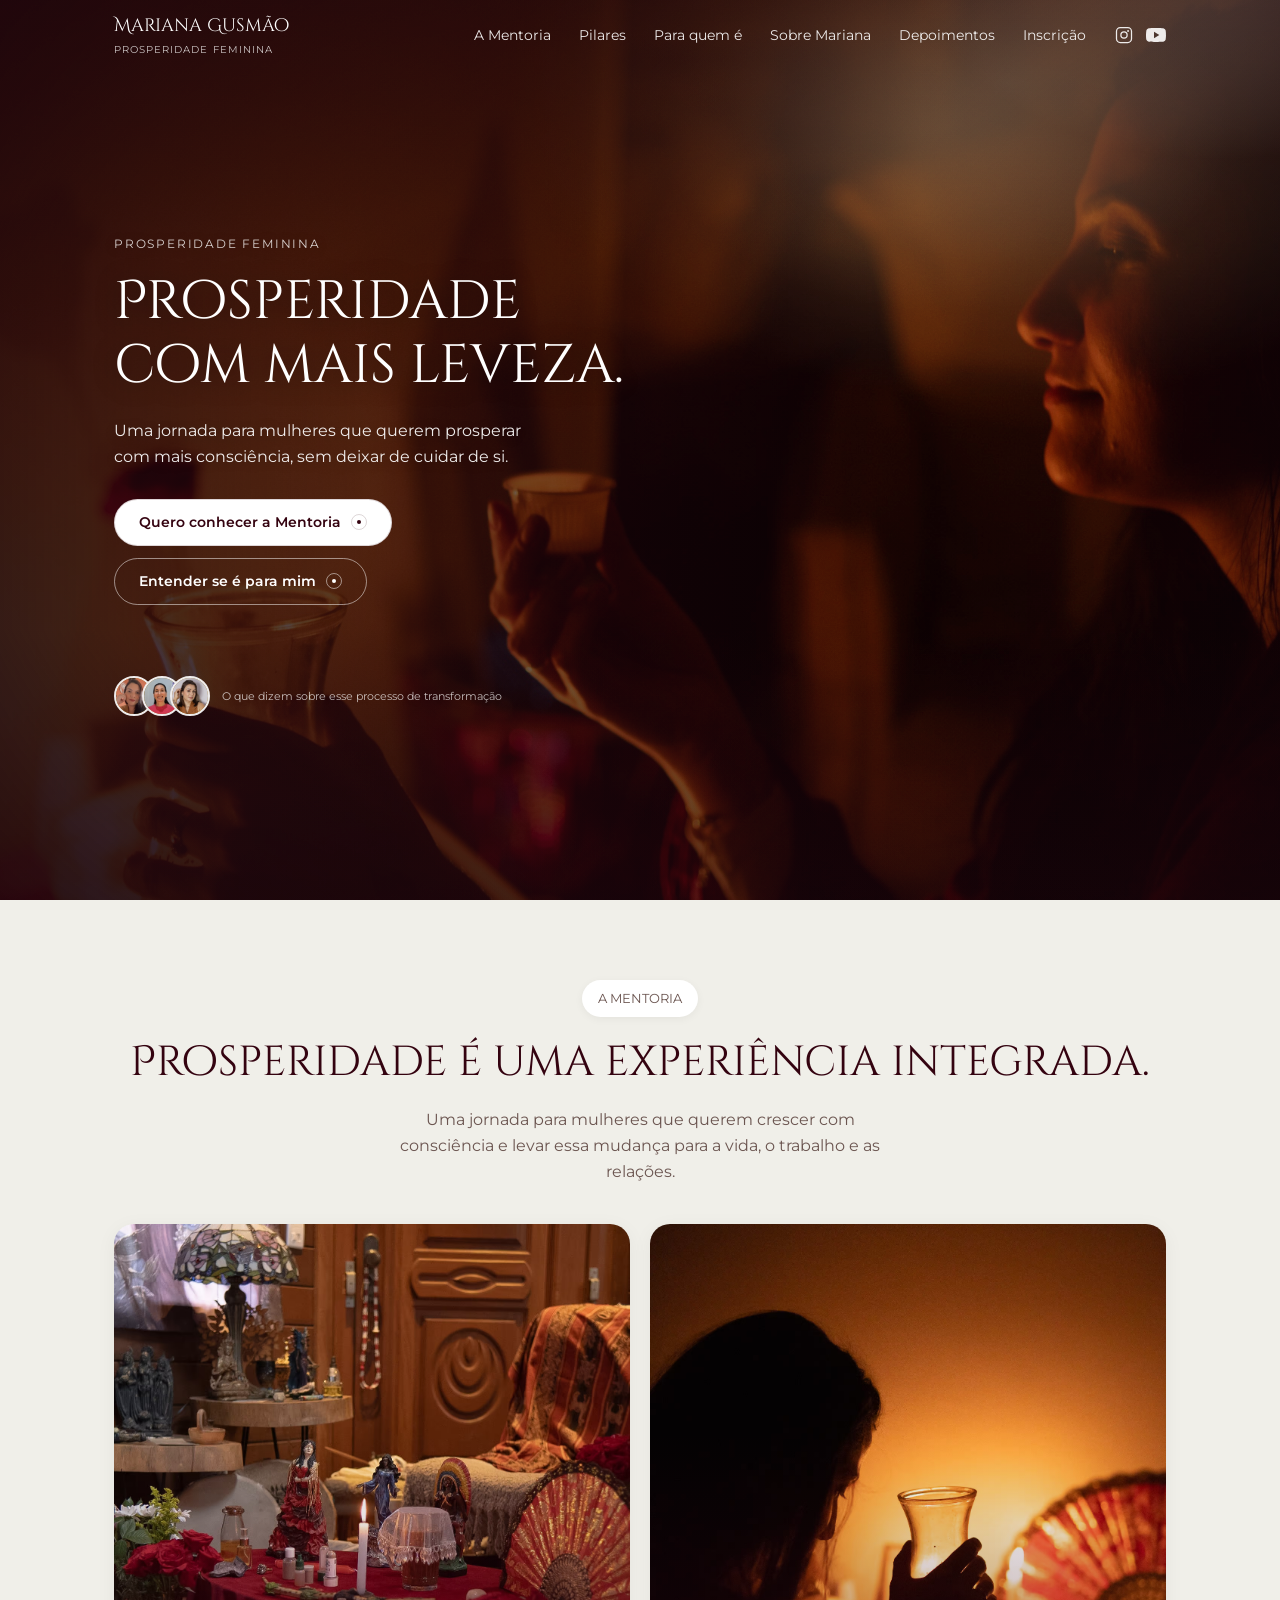
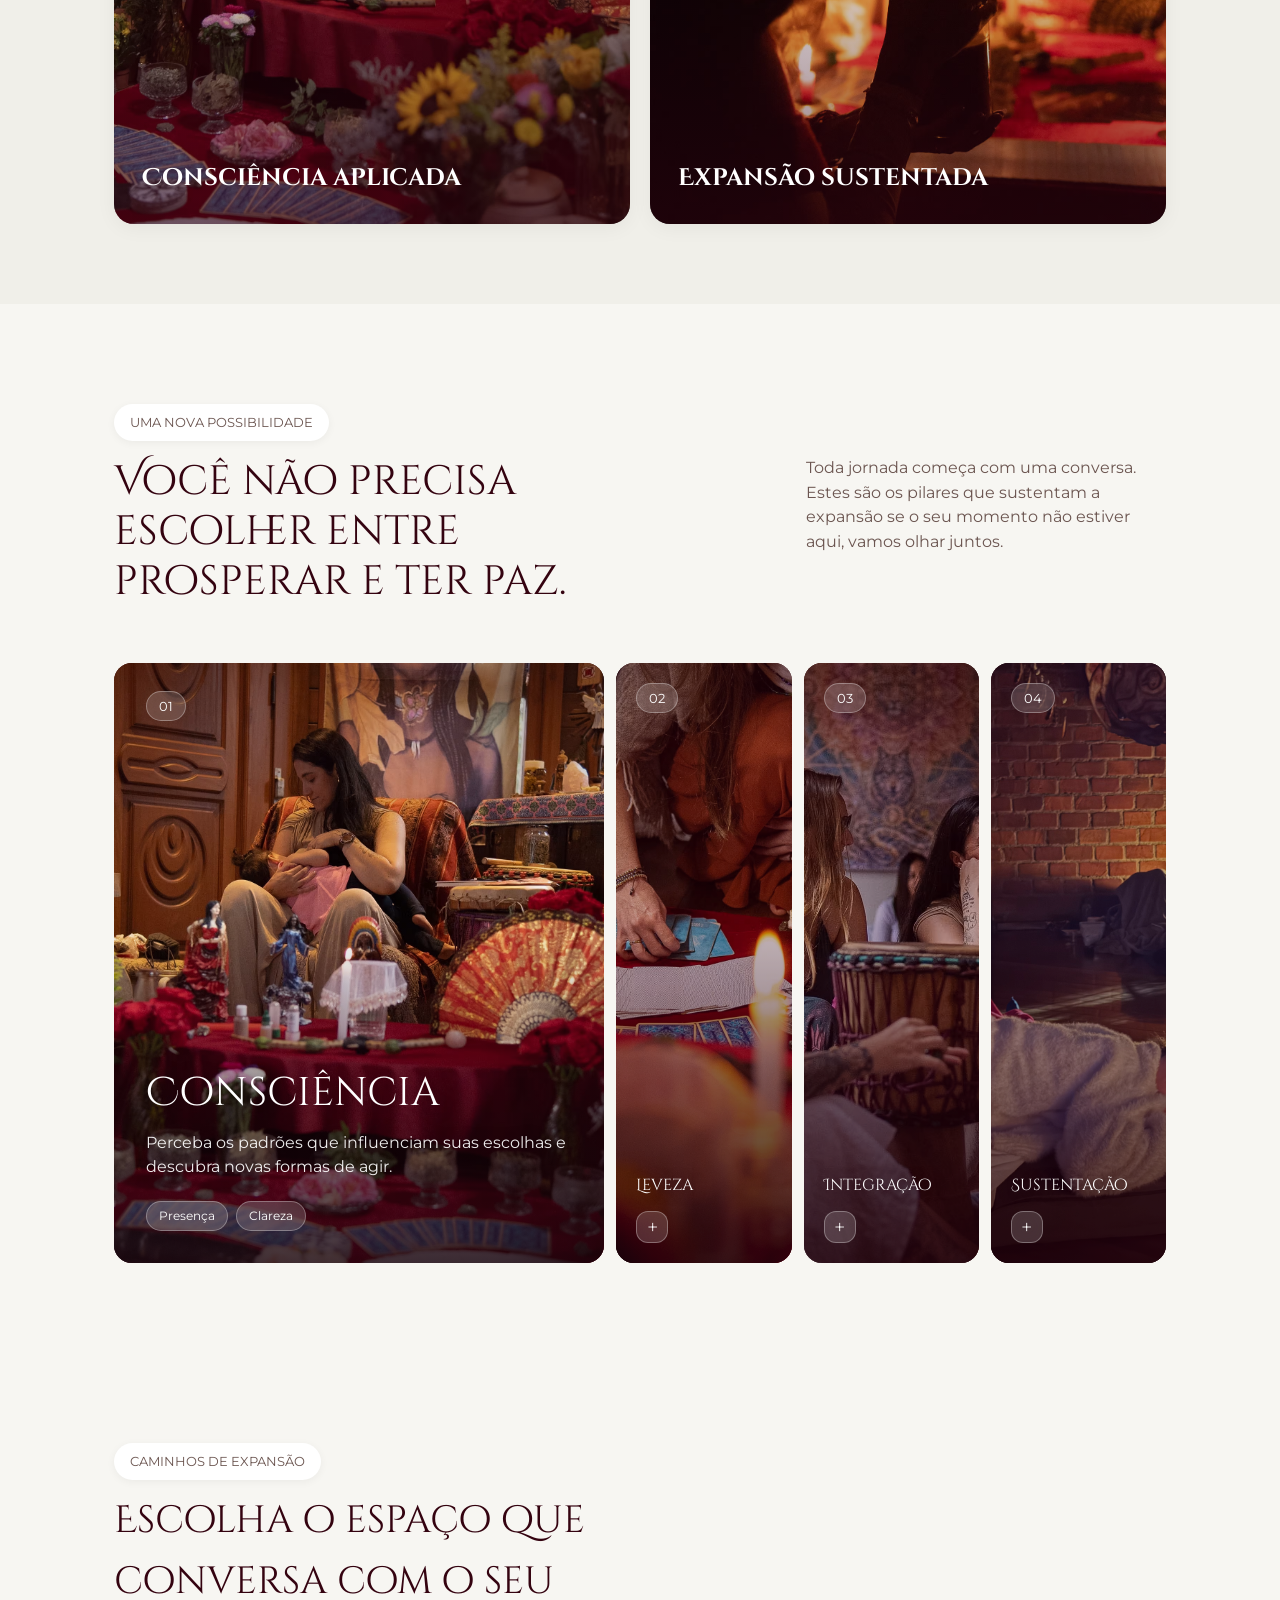
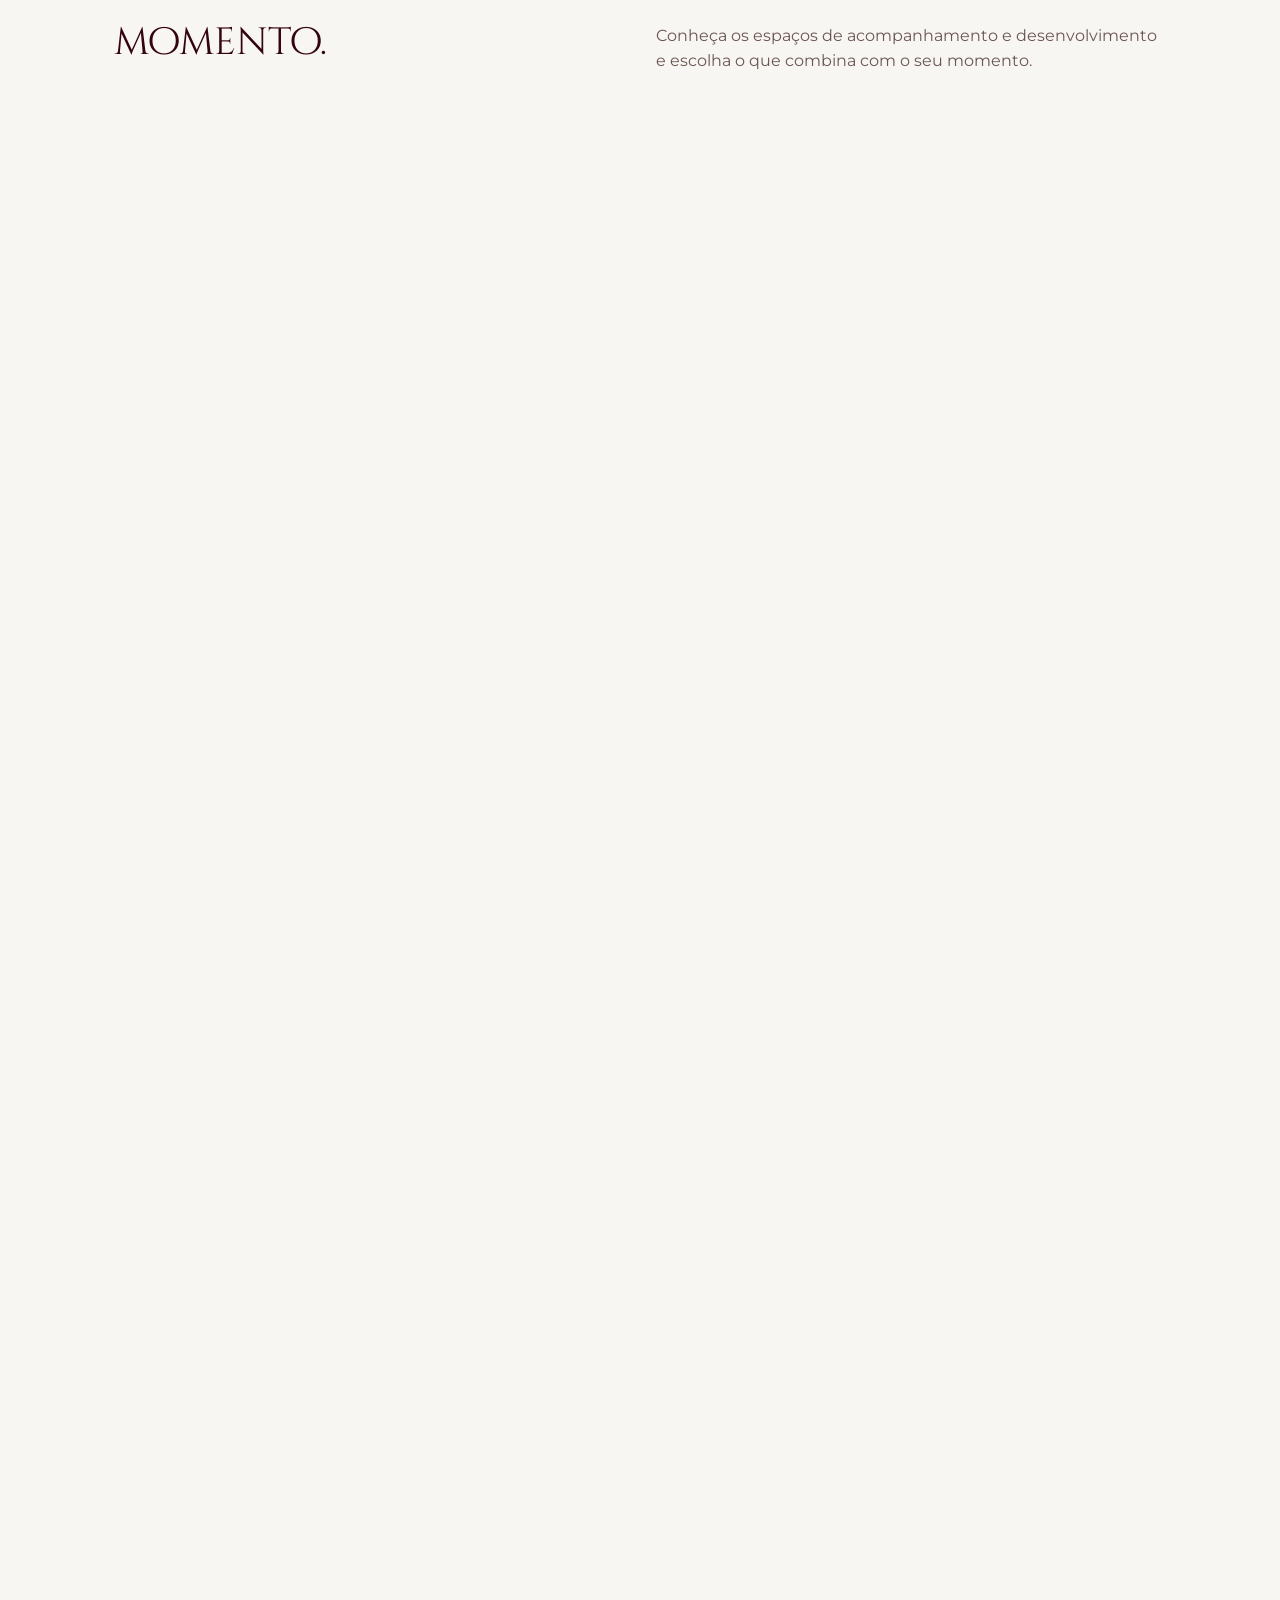
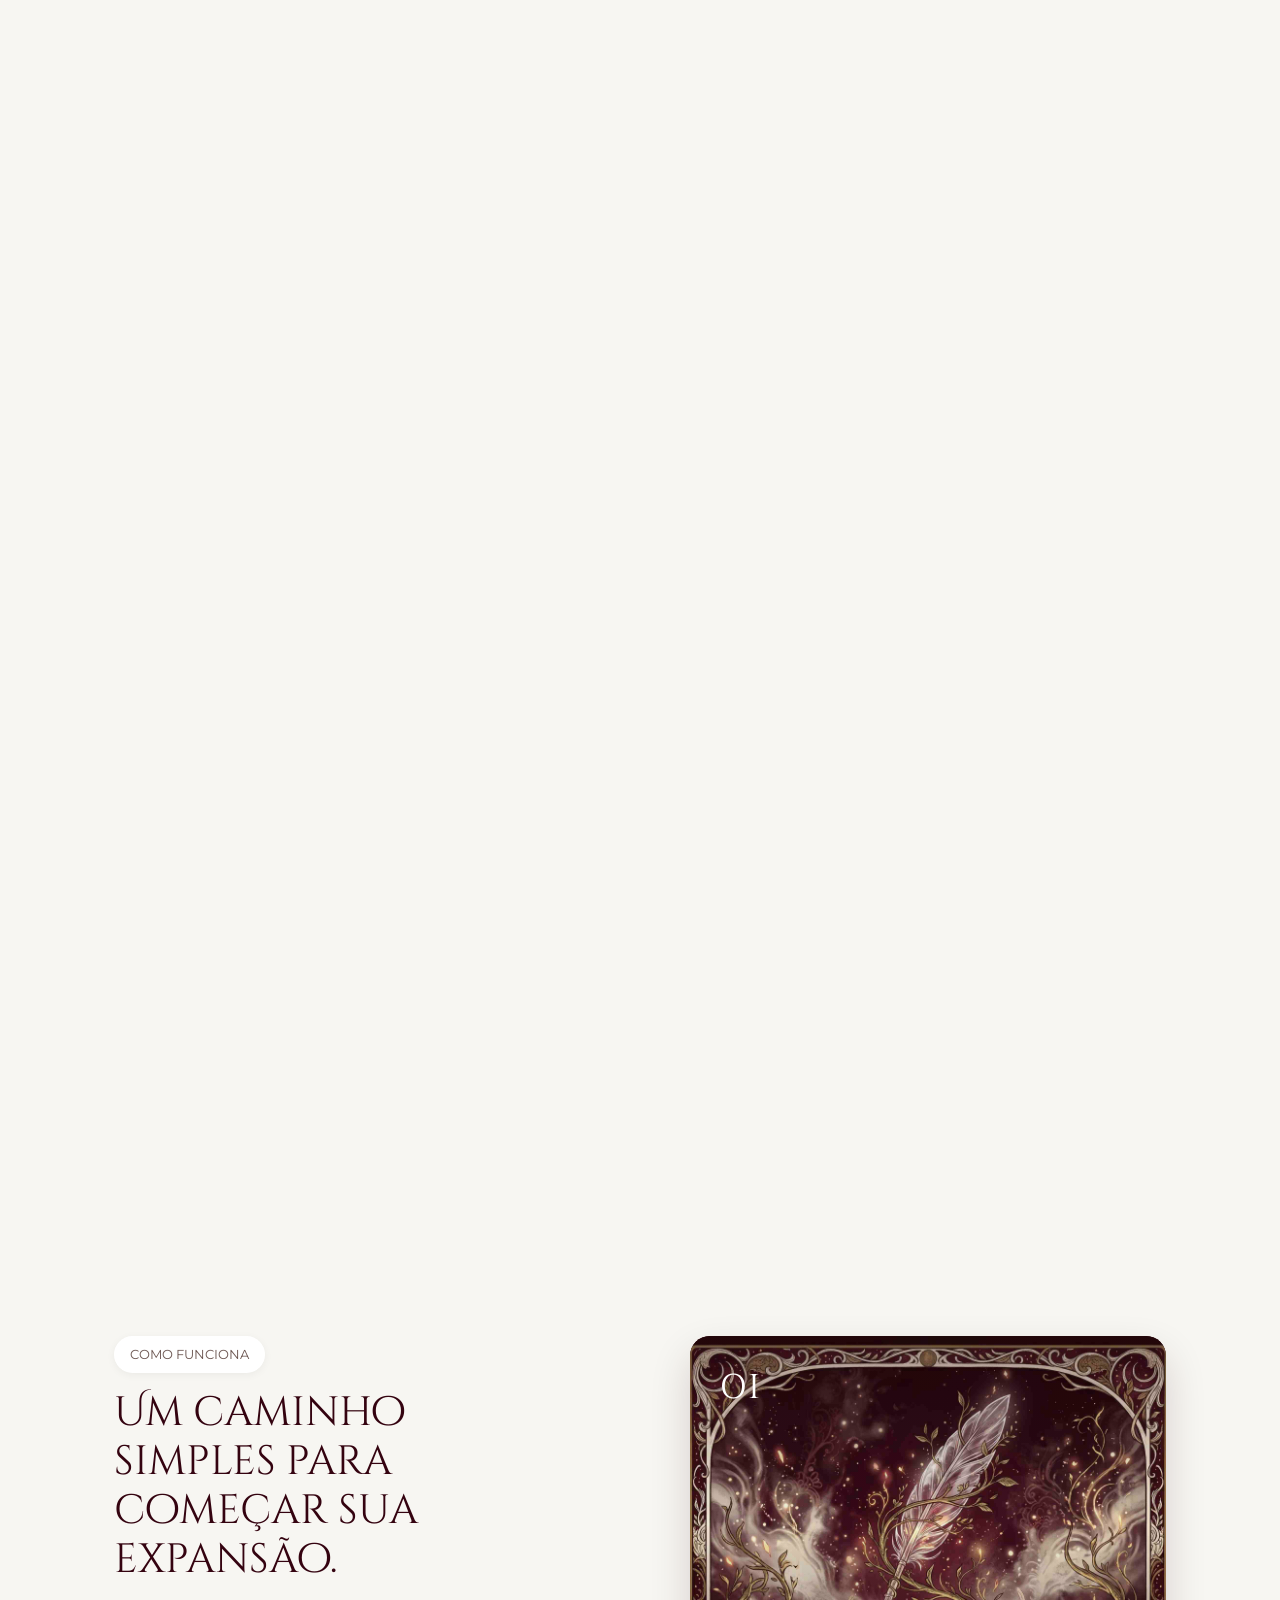
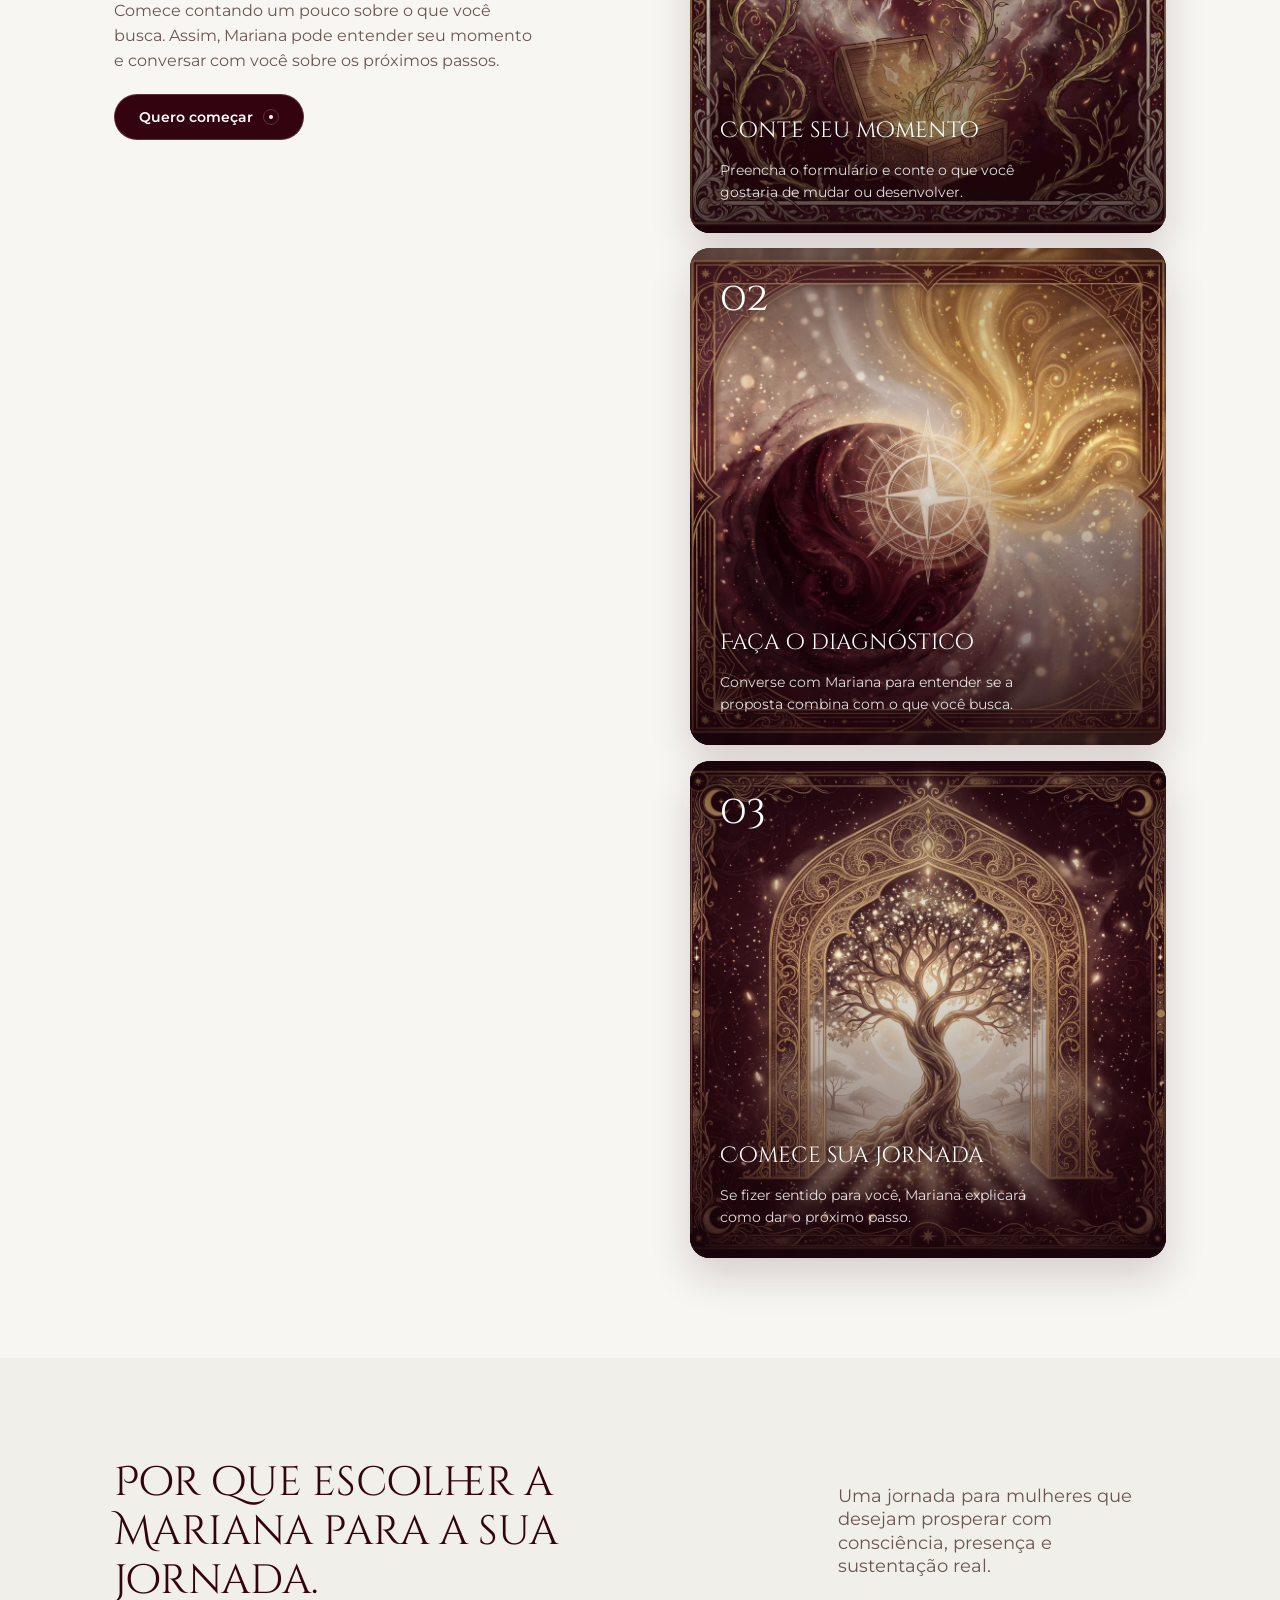
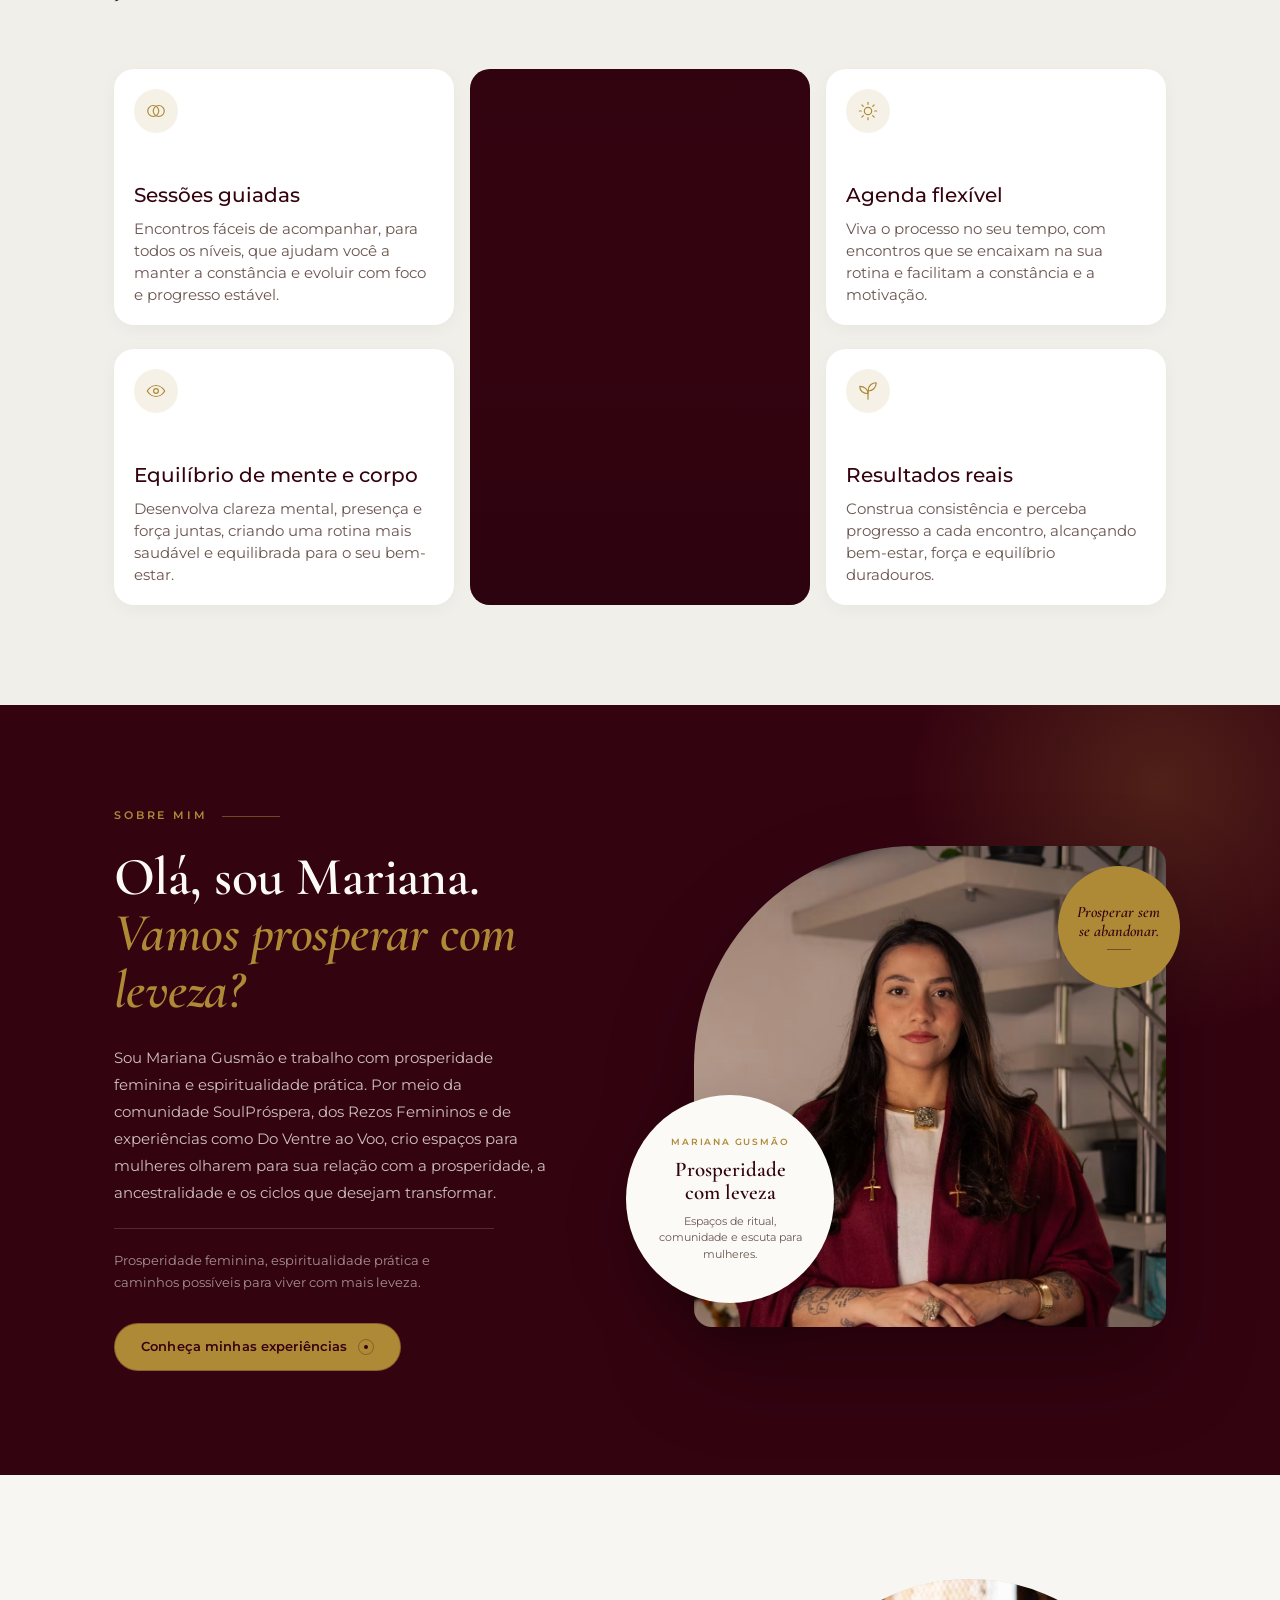
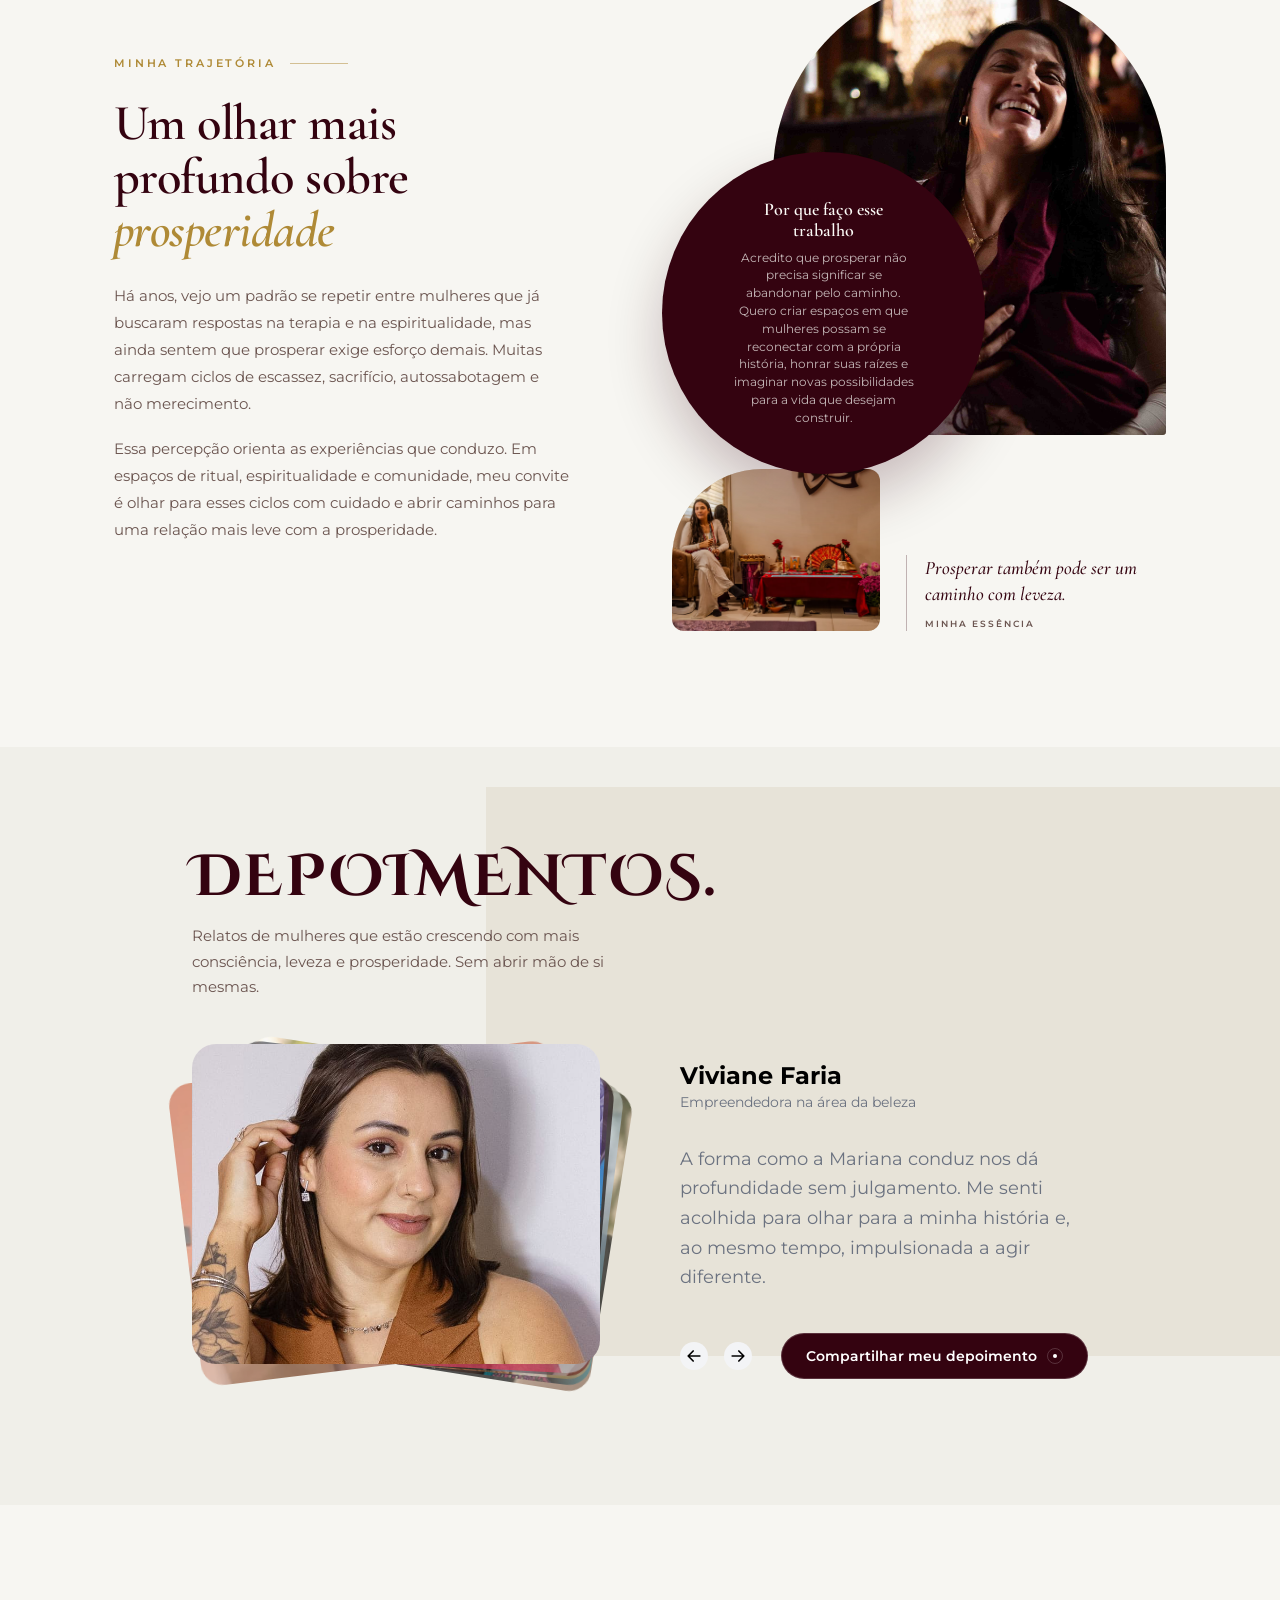
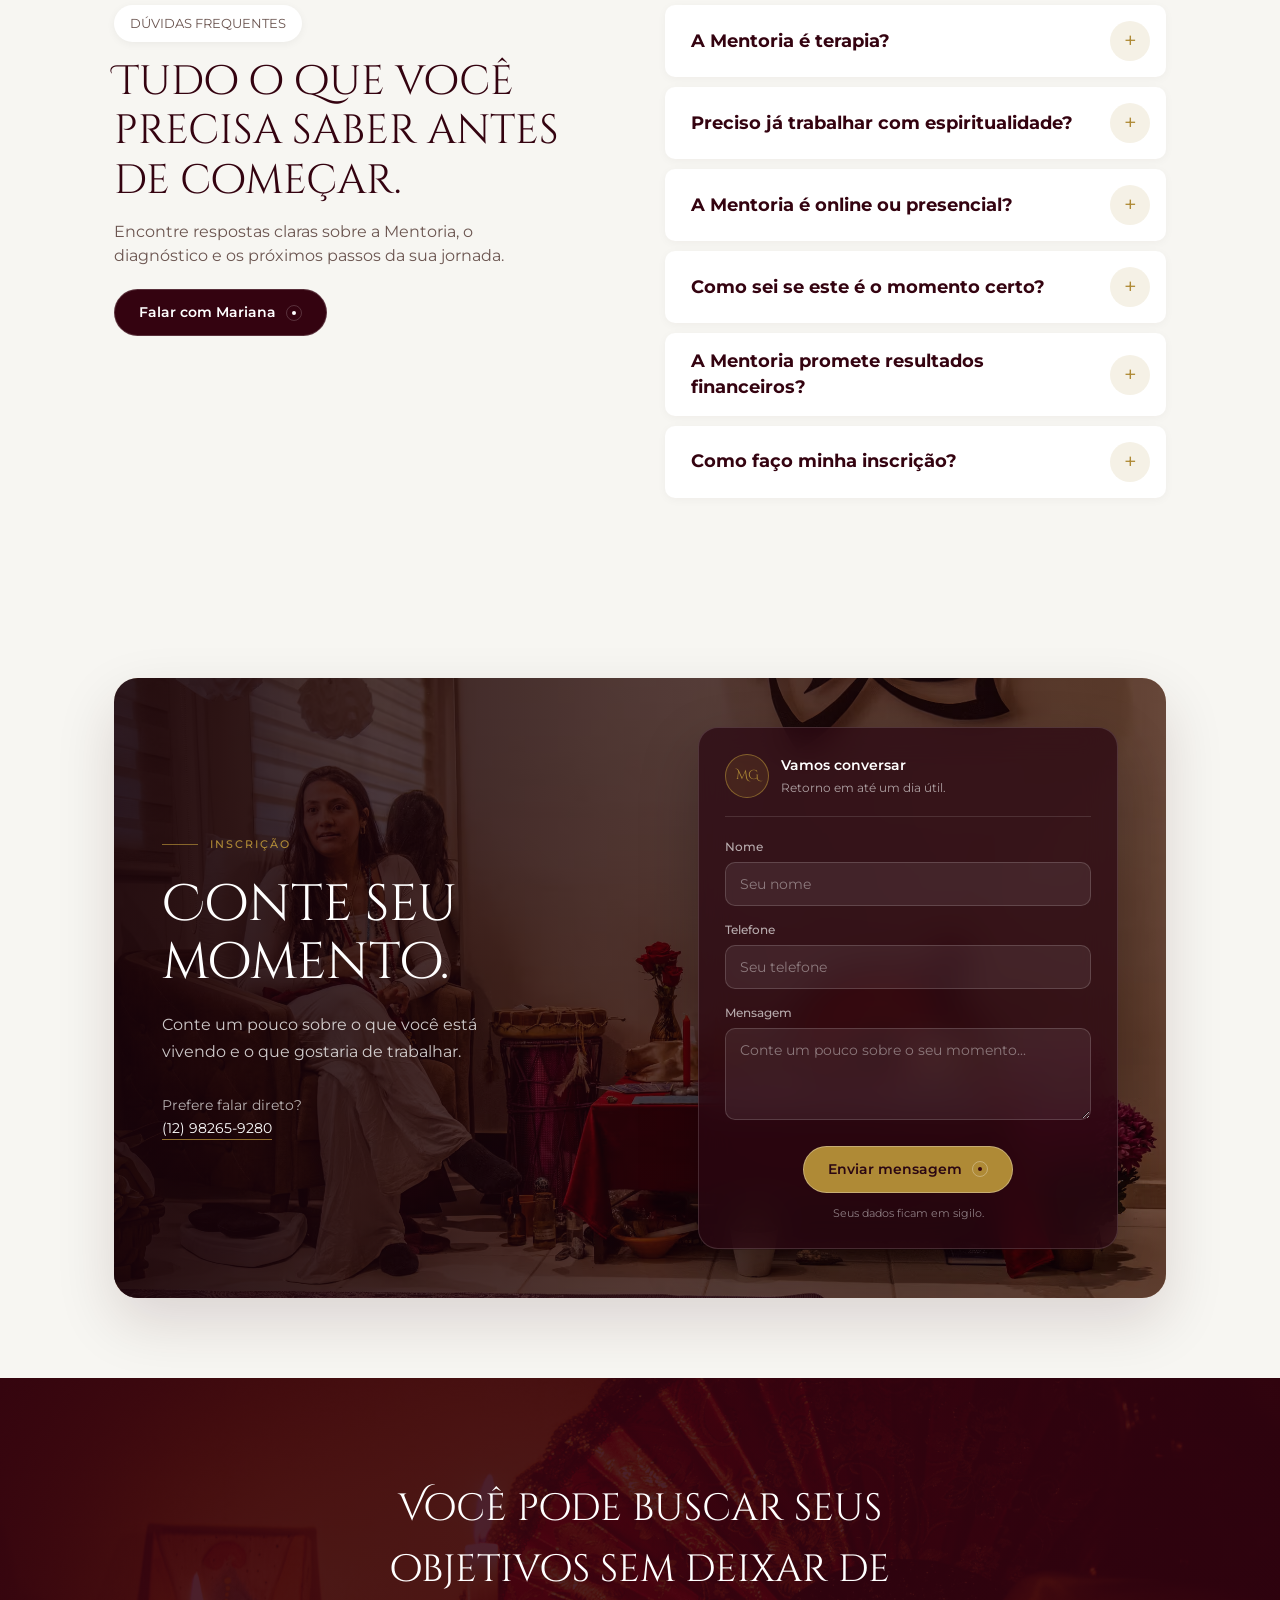
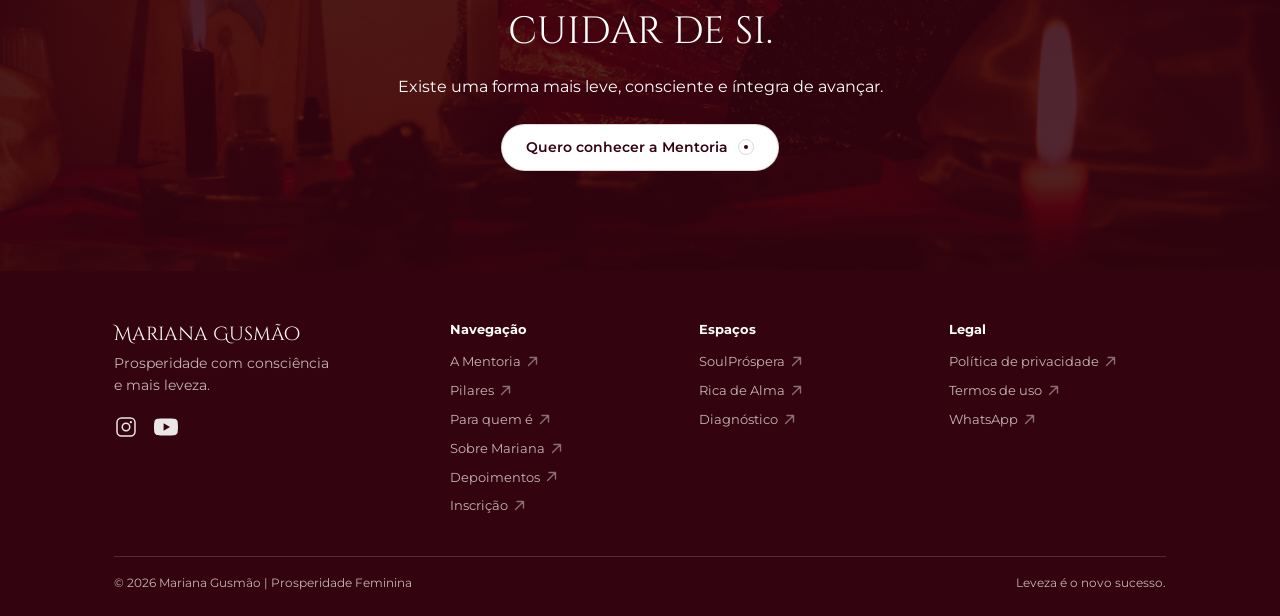
==== commit 75948d14: "Add files via upload" ====
--- a/index.html
+++ b/index.html
@@ -1887,6 +1887,7 @@
     }
 
     /* Depoimentos — layout editorial com citação e retrato, como Aeromint */
+    /* Depoimentos — layout e animação no estilo AnimatedTestimonials (Aceternity UI) */
     .reviews {
       position: relative;
       padding: 100px 0 110px;
@@ -1900,7 +1901,7 @@
       top: 40px;
       left: 38%;
       right: 0;
-      height: 66%;
+      height: 75%;
       background: #e7e3d8;
       pointer-events: none
     }
@@ -1910,15 +1911,11 @@
       z-index: 1
     }
 
+    .reviews-head,
     .reviews-grid {
-      display: grid;
-      grid-template-columns: minmax(0, 1.4fr) minmax(0, 1fr);
-      gap: 40px;
-      align-items: start
-    }
-
-    .reviews-main {
-      min-width: 0
+      max-width: 896px;
+      margin-left: auto;
+      margin-right: auto
     }
 
     .reviews-title {
@@ -1939,10 +1936,75 @@
       line-height: 1.7
     }
 
+    .reviews-grid {
+      display: grid;
+      grid-template-columns: minmax(0, 1fr) minmax(0, 1fr);
+      gap: 80px;
+      align-items: start;
+      margin-top: 44px
+    }
+
+    /* Fotos empilhadas: a ativa na frente, as outras levemente giradas atrás */
+    .reviews-media {
+      min-width: 0
+    }
+
+    .reviews-images {
+      position: relative;
+      width: 100%;
+      height: 20rem
+    }
+
+    .review-img {
+      position: absolute;
+      inset: 0;
+      width: 100%;
+      height: 100%;
+      border-radius: 1.5rem;
+      object-fit: cover;
+      object-position: center;
+      opacity: .7;
+      z-index: 1;
+      transform-origin: bottom;
+      transform: scale(.95) translateZ(-100px) rotate(var(--tilt, 0deg));
+      transition: opacity .4s ease-in-out, transform .4s ease-in-out;
+      will-change: opacity, transform
+    }
+
+    .review-img.is-active {
+      z-index: 40;
+      opacity: 1;
+      transform: scale(1) translateZ(0) rotate(0deg);
+      animation: reviewRise .4s ease-in-out
+    }
+
+    @keyframes reviewRise {
+      0% {
+        translate: 0 0
+      }
+
+      50% {
+        translate: 0 -80px
+      }
+
+      100% {
+        translate: 0 0
+      }
+    }
+
+    /* Texto: nome, cargo e citação com entrada por palavra */
+    .reviews-content {
+      display: flex;
+      flex-direction: column;
+      justify-content: space-between;
+      gap: 40px;
+      min-height: 320px;
+      padding: 16px 0;
+      min-width: 0
+    }
+
     .reviews-slider {
       position: relative;
-      margin-top: 38px;
-      padding-left: 60px;
       outline: none
     }
 
@@ -1956,94 +2018,90 @@
       display: grid
     }
 
-    .review-slide {
+    /* Com JS, só o depoimento ativo ocupa altura (a altura acompanha a troca) */
+    .reviews.is-enhanced .reviews-slides {
       position: relative;
-      grid-area: 1 / 1;
-      display: flex;
-      flex-direction: column;
-      padding: 23px 0 0 40px;
-      opacity: 0;
-      visibility: hidden;
-      transition: opacity .35s ease, visibility .35s ease
-    }
-
-    .review-slide.is-active {
-      opacity: 1;
-      visibility: visible
-    }
-
-    .review-quote-mark {
+      transition: height .2s ease-in-out
+    }
+
+    .reviews.is-enhanced .review-slide {
       position: absolute;
       top: 0;
       left: 0;
-      z-index: 0;
-      color: #e7e3d8;
-      font-family: Georgia, "Times New Roman", serif;
-      font-size: 118px;
-      line-height: .8;
-      pointer-events: none;
-      user-select: none
-    }
-
-    .review-slide blockquote,
-    .review-footer {
-      position: relative;
-      z-index: 1
-    }
-
-    .review-slide blockquote {
-      max-width: 500px;
-      color: var(--muted);
-      font-size: 20px;
-      line-height: 1.65;
-      font-weight: 400
-    }
-
-    .review-footer {
-      margin-top: auto;
-      padding-top: 34px;
-      align-self: flex-end;
-      text-align: right
+      right: 0
+    }
+
+    .review-slide {
+      grid-area: 1 / 1;
+      opacity: 0;
+      visibility: hidden
+    }
+
+    .review-slide.is-active {
+      opacity: 1;
+      visibility: visible;
+      animation: reviewCopyIn .2s ease-in-out both
+    }
+
+    @keyframes reviewCopyIn {
+      from {
+        opacity: 0;
+        transform: translateY(20px)
+      }
+
+      to {
+        opacity: 1;
+        transform: none
+      }
     }
 
     .review-name {
-      position: relative;
+      font-size: 1.5rem;
+      font-weight: 700;
+      line-height: 1.33;
+      color: #000
+    }
+
+    .review-role {
+      font-size: .875rem;
+      line-height: 1.5;
+      color: #6b7280
+    }
+
+    .review-quote {
+      margin-top: 2rem;
+      color: #6b7280;
+      font-size: 1.125rem;
+      line-height: 1.65
+    }
+
+    .review-word {
       display: inline-block;
-      color: var(--gold);
-      font-size: 21px;
-      font-weight: 700;
-      letter-spacing: .08em;
-      line-height: 1.2;
-      text-transform: uppercase
-    }
-
-    .review-name::before {
-      content: "";
-      position: absolute;
-      top: 13px;
-      left: -17px;
-      width: 96px;
-      height: 2px;
-      background: rgba(52, 3, 16, .45);
-      transform: translateX(-100%)
-    }
-
-    .review-role {
-      margin-top: 4px;
-      color: var(--text);
-      font-size: 14px;
-      font-weight: 700;
-      letter-spacing: .01em
-    }
-
+      opacity: 0;
+      filter: blur(10px);
+      transform: translateY(5px)
+    }
+
+    .review-slide.is-active .review-word {
+      animation: reviewWordIn .2s ease-in-out both;
+      animation-delay: calc(var(--wi, 0) * .02s)
+    }
+
+    @keyframes reviewWordIn {
+      to {
+        opacity: 1;
+        filter: blur(0);
+        transform: none
+      }
+    }
+
+    /* Setas no estilo do componente (h-7 w-7, bg-gray-100) */
     .reviews-actions {
       display: flex;
       flex-wrap: wrap;
       align-items: center;
       justify-content: space-between;
-      gap: 20px;
-      margin-top: 34px;
-      padding-left: 60px
+      gap: 20px
     }
 
     .reviews-cta {
@@ -2052,29 +2110,26 @@
 
     .reviews-nav {
       display: flex;
-      gap: 14px;
-      margin-left: auto
+      gap: 1rem
     }
 
     .reviews-nav button {
       display: inline-flex;
       align-items: center;
       justify-content: center;
-      width: 54px;
-      height: 54px;
+      width: 1.75rem;
+      height: 1.75rem;
       padding: 0;
-      border: 1px solid rgba(52, 3, 16, .2);
-      border-radius: 50%;
-      background: transparent;
-      color: var(--muted);
+      border: 0;
+      border-radius: 9999px;
+      background: #f3f4f6;
+      color: #000;
       cursor: pointer;
-      transition: color .25s ease, border-color .25s ease, background .25s ease
+      transition: background-color .2s ease
     }
 
     .reviews-nav button:hover {
-      color: var(--burgundy);
-      border-color: var(--burgundy);
-      background: rgba(255, 255, 255, .45)
+      background: #e5e7eb
     }
 
     .reviews-nav button:focus-visible {
@@ -2083,38 +2138,22 @@
     }
 
     .reviews-nav svg {
-      width: 18px;
-      height: 18px;
+      width: 1.25rem;
+      height: 1.25rem;
       fill: none;
       stroke: currentColor;
-      stroke-width: 1.8;
+      stroke-width: 2;
       stroke-linecap: round;
-      stroke-linejoin: round
-    }
-
-    .reviews-media {
-      padding-left: 23px
-    }
-
-    .reviews-images {
-      position: relative;
-      aspect-ratio: 513 / 532;
-      overflow: hidden;
-      background: #ded8ca
-    }
-
-    .review-img {
-      position: absolute;
-      inset: 0;
-      width: 100%;
-      height: 100%;
-      object-fit: cover;
-      opacity: 0;
-      transition: opacity .35s ease
-    }
-
-    .review-img.is-active {
-      opacity: 1
+      stroke-linejoin: round;
+      transition: transform .3s ease
+    }
+
+    .reviews-nav .review-prev:hover svg {
+      transform: rotate(12deg)
+    }
+
+    .reviews-nav .review-next:hover svg {
+      transform: rotate(-12deg)
     }
 
     @media (max-width:900px) {
@@ -2127,50 +2166,24 @@
       }
 
       .reviews-grid {
-        display: flex;
-        flex-direction: column;
-        gap: 0
-      }
-
-      /* Empilhado: título, texto de apoio, foto e só então o depoimento */
-      .reviews-main {
-        display: contents
-      }
-
-      .reviews-title {
-        order: 1
-      }
-
-      .reviews-lead {
-        order: 2
+        grid-template-columns: 1fr;
+        gap: 40px;
+        margin-top: 36px
       }
 
       .reviews-media {
-        order: 3;
         width: min(100%, 420px);
-        margin: 30px auto 0;
-        padding-left: 0
-      }
-
-      .reviews-slider {
-        order: 4
-      }
-
-      .reviews-actions {
-        order: 5
+        margin: 0 auto
+      }
+
+      .reviews-content {
+        gap: 48px;
+        min-height: 0;
+        padding: 0
       }
 
       .reviews-title {
         font-size: clamp(2rem, 8vw, 3rem)
-      }
-
-      .review-quote-mark {
-        font-size: 100px
-      }
-
-      .review-slide blockquote {
-        max-width: none;
-        font-size: 19px
       }
     }
 
@@ -2179,62 +2192,27 @@
         padding: 70px 0 80px
       }
 
-      .reviews-slider {
-        margin-top: 30px;
-        padding-left: 34px
-      }
-
-      .reviews-actions {
-        padding-left: 0;
-        justify-content: center
-      }
-
-      .reviews-nav {
-        order: 1;
-        width: 100%;
-        margin-left: 0;
-        justify-content: center
-      }
-
-      .reviews-cta {
-        order: 2;
-        width: 100%;
-        text-align: center
-      }
-
-      .review-slide {
-        padding: 20px 0 0 28px
-      }
-
-      .review-quote-mark {
-        font-size: 86px
-      }
-
-      .review-slide blockquote {
-        font-size: 17px;
-        line-height: 1.7
-      }
-
-      .review-footer {
-        padding-top: 26px
-      }
-
-      .review-name {
-        font-size: 18px
-      }
-
-      .review-name::before {
-        width: 54px
-      }
-
-      .review-role {
-        font-size: 13px
-      }
-
       .reviews-media {
         width: 100%;
         max-width: 340px
       }
+
+      .reviews-images {
+        height: 18rem
+      }
+
+      .review-name {
+        font-size: 1.375rem
+      }
+
+      .review-quote {
+        font-size: 1rem;
+        line-height: 1.7
+      }
+
+      .reviews-actions {
+        gap: 16px
+      }
     }
 
     @media (max-width:380px) {
@@ -2242,30 +2220,31 @@
         font-size: 1.6rem
       }
 
-      .reviews-slider {
-        padding-left: 26px
-      }
-
-      .review-slide {
-        padding-left: 22px
-      }
-
-      .review-quote-mark {
-        font-size: 72px
-      }
-
-      .review-slide blockquote {
-        font-size: 16px;
-        line-height: 1.6
+      .reviews-images {
+        height: 16rem
       }
     }
 
     @media (prefers-reduced-motion:reduce) {
 
+      .review-img,
+      .review-img.is-active,
       .review-slide,
-      .review-img,
-      .reviews-nav button {
-        transition: none
+      .review-slide.is-active,
+      .review-word,
+      .review-slide.is-active .review-word,
+      .reviews.is-enhanced .reviews-slides,
+      .reviews-nav button,
+      .reviews-nav svg {
+        transition: none;
+        animation: none
+      }
+
+      .review-word,
+      .review-slide.is-active .review-word {
+        opacity: 1;
+        filter: none;
+        transform: none
       }
     }
 
@@ -3797,15 +3776,12 @@
                 d="M128,80a48,48,0,1,0,48,48A48.05,48.05,0,0,0,128,80Zm0,80a32,32,0,1,1,32-32A32,32,0,0,1,128,160ZM176,24H80A56.06,56.06,0,0,0,24,80v96a56.06,56.06,0,0,0,56,56h96a56.06,56.06,0,0,0,56-56V80A56.06,56.06,0,0,0,176,24Zm40,152a40,40,0,0,1-40,40H80a40,40,0,0,1-40-40V80A40,40,0,0,1,80,40h96a40,40,0,0,1,40,40ZM192,76a12,12,0,1,1-12-12A12,12,0,0,1,192,76Z" />
             </svg>
           </a>
-          <a
-          href="https://www.youtube.com/channel/UCEY1dogLMxKUIJwiKlxgg6g"
-          target="_blank"
-          rel="noopener noreferrer"
-          aria-label="Canal de YouTube de Mariana Gusmão"
-        >
-          <svg viewBox="0 0 24 24" aria-hidden="true">
-            <path d="M23.5 6.2a3 3 0 0 0-2.1-2.1C19.5 3.6 12 3.6 12 3.6s-7.5 0-9.4.5A3 3 0 0 0 .5 6.2 31.1 31.1 0 0 0 0 12s0 3.8.5 5.8a3 3 0 0 0 2.1 2.1c1.9.5 9.4.5 9.4.5s7.5 0 9.4-.5a3 3 0 0 0 2.1-2.1c.5-2 .5-5.8.5-5.8s0-3.8-.5-5.8ZM9.6 15.8V8.2L16 12l-6.4 3.8Z" />
-          </svg>
+          <a href="https://www.youtube.com/channel/UCEY1dogLMxKUIJwiKlxgg6g" target="_blank" rel="noopener noreferrer"
+            aria-label="Canal de YouTube de Mariana Gusmão">
+            <svg viewBox="0 0 24 24" aria-hidden="true">
+              <path
+                d="M23.5 6.2a3 3 0 0 0-2.1-2.1C19.5 3.6 12 3.6 12 3.6s-7.5 0-9.4.5A3 3 0 0 0 .5 6.2 31.1 31.1 0 0 0 0 12s0 3.8.5 5.8a3 3 0 0 0 2.1 2.1c1.9.5 9.4.5 9.4.5s7.5 0 9.4-.5a3 3 0 0 0 2.1-2.1c.5-2 .5-5.8.5-5.8s0-3.8-.5-5.8ZM9.6 15.8V8.2L16 12l-6.4 3.8Z" />
+            </svg>
           </a>
         </div>
 
@@ -3827,15 +3803,13 @@
             d="M128,80a48,48,0,1,0,48,48A48.05,48.05,0,0,0,128,80Zm0,80a32,32,0,1,1,32-32A32,32,0,0,1,128,160ZM176,24H80A56.06,56.06,0,0,0,24,80v96a56.06,56.06,0,0,0,56,56h96a56.06,56.06,0,0,0,56-56V80A56.06,56.06,0,0,0,176,24Zm40,152a40,40,0,0,1-40,40H80a40,40,0,0,1-40-40V80A40,40,0,0,1,80,40h96a40,40,0,0,1,40,40ZM192,76a12,12,0,1,1-12-12A12,12,0,0,1,192,76Z" />
         </svg>
       </a>
-      <a
-          href="https://www.youtube.com/channel/UCEY1dogLMxKUIJwiKlxgg6g"
-          target="_blank"
-          rel="noopener noreferrer"
-          aria-label="Canal de YouTube de Mariana Gusmão">
-          <svg viewBox="0 0 24 24" aria-hidden="true">
-            <path d="M23.5 6.2a3 3 0 0 0-2.1-2.1C19.5 3.6 12 3.6 12 3.6s-7.5 0-9.4.5A3 3 0 0 0 .5 6.2 31.1 31.1 0 0 0 0 12s0 3.8.5 5.8a3 3 0 0 0 2.1 2.1c1.9.5 9.4.5 9.4.5s7.5 0 9.4-.5a3 3 0 0 0 2.1-2.1c.5-2 .5-5.8.5-5.8s0-3.8-.5-5.8ZM9.6 15.8V8.2L16 12l-6.4 3.8Z" />
-          </svg>
-            </a>
+      <a href="https://www.youtube.com/channel/UCEY1dogLMxKUIJwiKlxgg6g" target="_blank" rel="noopener noreferrer"
+        aria-label="Canal de YouTube de Mariana Gusmão">
+        <svg viewBox="0 0 24 24" aria-hidden="true">
+          <path
+            d="M23.5 6.2a3 3 0 0 0-2.1-2.1C19.5 3.6 12 3.6 12 3.6s-7.5 0-9.4.5A3 3 0 0 0 .5 6.2 31.1 31.1 0 0 0 0 12s0 3.8.5 5.8a3 3 0 0 0 2.1 2.1c1.9.5 9.4.5 9.4.5s7.5 0 9.4-.5a3 3 0 0 0 2.1-2.1c.5-2 .5-5.8.5-5.8s0-3.8-.5-5.8ZM9.6 15.8V8.2L16 12l-6.4 3.8Z" />
+        </svg>
+      </a>
       </a>
     </div>
     <a href="#inscricao" onclick="closeM()">Inscrição</a>
@@ -3857,8 +3831,12 @@
         <h1>Prosperidade com mais leveza.</h1>
         <p>Uma jornada para mulheres que querem prosperar com mais consciência, sem deixar de cuidar de si.</p>
         <div class="btns">
-          <a href="#inscricao" class="btn btn-light"><span class="btn-label"><span>Quero conhecer a Mentoria</span><span aria-hidden="true">Quero conhecer a Mentoria</span></span><span class="btn-dot" aria-hidden="true"></span></a>
-          <a href="#caminhos" class="btn btn-ghost"><span class="btn-label"><span>Entender se é para mim</span><span aria-hidden="true">Entender se é para mim</span></span><span class="btn-dot" aria-hidden="true"></span></a>
+          <a href="#inscricao" class="btn btn-light"><span class="btn-label"><span>Quero conhecer a Mentoria</span><span
+                aria-hidden="true">Quero conhecer a Mentoria</span></span><span class="btn-dot"
+              aria-hidden="true"></span></a>
+          <a href="#caminhos" class="btn btn-ghost"><span class="btn-label"><span>Entender se é para mim</span><span
+                aria-hidden="true">Entender se é para mim</span></span><span class="btn-dot"
+              aria-hidden="true"></span></a>
         </div>
         <div class="hero-trust">
           <div class="hero-trust__avatars" aria-hidden="true">
@@ -3919,7 +3897,9 @@
             <h3>Consciência aplicada</h3>
             <div class="feat-details">
               <p>Olhe para os padrões e as crenças que influenciam suas escolhas e sua relação com a prosperidade.</p>
-              <a href="#inscricao" class="btn btn-light"><span class="btn-label"><span>Quero entender se a Mentoria é para mim</span><span aria-hidden="true">Quero entender se a Mentoria é para mim</span></span><span class="btn-dot" aria-hidden="true"></span></a>
+              <a href="#inscricao" class="btn btn-light"><span class="btn-label"><span>Quero entender se a Mentoria é
+                    para mim</span><span aria-hidden="true">Quero entender se a Mentoria é para mim</span></span><span
+                  class="btn-dot" aria-hidden="true"></span></a>
             </div>
           </div>
         </div>
@@ -3930,7 +3910,9 @@
             <h3>Expansão sustentada</h3>
             <div class="feat-details">
               <p>Leve novas escolhas para o trabalho, o dinheiro, as relações e a forma como você cuida de si.</p>
-              <a href="#inscricao" class="btn btn-light"><span class="btn-label"><span>Quero entender se a Mentoria é para mim</span><span aria-hidden="true">Quero entender se a Mentoria é para mim</span></span><span class="btn-dot" aria-hidden="true"></span></a>
+              <a href="#inscricao" class="btn btn-light"><span class="btn-label"><span>Quero entender se a Mentoria é
+                    para mim</span><span aria-hidden="true">Quero entender se a Mentoria é para mim</span></span><span
+                  class="btn-dot" aria-hidden="true"></span></a>
             </div>
           </div>
         </div>
@@ -4035,7 +4017,9 @@
               <li>Clareza sobre o momento atual</li>
               <li>Próximo passo personalizado</li>
             </ul>
-            <a href="#inscricao" class="btn btn-dark"><span class="btn-label"><span>Agendar diagnóstico</span><span aria-hidden="true">Agendar diagnóstico</span></span><span class="btn-dot" aria-hidden="true"></span></a>
+            <a href="#inscricao" class="btn btn-dark"><span class="btn-label"><span>Agendar diagnóstico</span><span
+                  aria-hidden="true">Agendar diagnóstico</span></span><span class="btn-dot"
+                aria-hidden="true"></span></a>
           </div>
           <div class="stack-img" style="background-image:url('./assets/images/caminhos01.jpg')">
           </div>
@@ -4050,7 +4034,9 @@
               <li>Comunidade de apoio</li>
               <li>Prática e integração</li>
             </ul>
-            <a href="#inscricao" class="btn btn-dark"><span class="btn-label"><span>Conhecer SoulPróspera</span><span aria-hidden="true">Conhecer SoulPróspera</span></span><span class="btn-dot" aria-hidden="true"></span></a>
+            <a href="#inscricao" class="btn btn-dark"><span class="btn-label"><span>Conhecer SoulPróspera</span><span
+                  aria-hidden="true">Conhecer SoulPróspera</span></span><span class="btn-dot"
+                aria-hidden="true"></span></a>
           </div>
           <div class="stack-img" style="background-image:url('./assets/images/caminhos02.jpg')">
           </div>
@@ -4065,7 +4051,8 @@
               <li>Liderança consciente</li>
               <li>Expansão com leveza</li>
             </ul>
-            <a href="#inscricao" class="btn btn-dark"><span class="btn-label"><span>Saber mais</span><span aria-hidden="true">Saber mais</span></span><span class="btn-dot" aria-hidden="true"></span></a>
+            <a href="#inscricao" class="btn btn-dark"><span class="btn-label"><span>Saber mais</span><span
+                  aria-hidden="true">Saber mais</span></span><span class="btn-dot" aria-hidden="true"></span></a>
           </div>
           <div class="stack-img" style="background-image:url('./assets/images/caminhos03.jpg')"></div>
         </div>
@@ -4151,7 +4138,8 @@
         <h2>Um caminho simples para começar sua expansão.</h2>
         <p class="lead">Comece contando um pouco sobre o que você busca. Assim, Mariana pode entender seu momento e
           conversar com você sobre os próximos passos.</p>
-        <a href="#inscricao" class="btn btn-dark"><span class="btn-label"><span>Quero começar</span><span aria-hidden="true">Quero começar</span></span><span class="btn-dot" aria-hidden="true"></span></a>
+        <a href="#inscricao" class="btn btn-dark"><span class="btn-label"><span>Quero começar</span><span
+              aria-hidden="true">Quero começar</span></span><span class="btn-dot" aria-hidden="true"></span></a>
       </div>
       <div class="how-cards">
         <article class="how-card">
@@ -4275,7 +4263,9 @@
           para sua relação com a prosperidade, a ancestralidade e os ciclos que desejam transformar.</p>
         <p class="about-support">Prosperidade feminina, espiritualidade prática e caminhos possíveis para viver com mais
           leveza.</p>
-        <a href="#caminhos" class="btn"><span class="btn-label"><span>Conheça minhas experiências</span><span aria-hidden="true">Conheça minhas experiências</span></span><span class="btn-dot" aria-hidden="true"></span></a>
+        <a href="#caminhos" class="btn"><span class="btn-label"><span>Conheça minhas experiências</span><span
+              aria-hidden="true">Conheça minhas experiências</span></span><span class="btn-dot"
+            aria-hidden="true"></span></a>
       </div>
       <div class="about-hero-media">
         <div class="about-photo">
@@ -4306,7 +4296,8 @@
       <div class="story-media">
         <div class="story-stage">
           <div class="story-arch">
-            <img src="./assets/images/about02.jpg" alt="Mariana Gusmão com um grupo de mulheres em encontro da SoulPróspera" loading="lazy" />
+            <img src="./assets/images/about02.jpg"
+              alt="Mariana Gusmão com um grupo de mulheres em encontro da SoulPróspera" loading="lazy" />
           </div>
           <div class="story-circle">
             <h3>Por que faço esse trabalho</h3>
@@ -4332,127 +4323,110 @@
   <section class="reviews" id="depoimentos" data-reviews aria-labelledby="depoimentos-title">
     <div class="reviews-bg" aria-hidden="true"></div>
     <div class="wrap">
+      <div class="reviews-head">
+        <h2 class="reviews-title" id="depoimentos-title">Depoimentos.</h2>
+        <p class="reviews-lead">Relatos de mulheres que estão crescendo com mais consciência, leveza e prosperidade.
+          Sem abrir mão de si mesmas.</p>
+      </div>
       <div class="reviews-grid">
-        <div class="reviews-main">
-          <h2 class="reviews-title" id="depoimentos-title">Depoimentos.</h2>
-          <p class="reviews-lead">Relatos de mulheres que estão crescendo com mais consciência, leveza e prosperidade.
-            Sem abrir mão de si mesmas.</p>
-          <!-- Substitua os depoimentos abaixo por relatos reais e autorizados -->
+        <div class="reviews-media" aria-hidden="true">
+          <div class="reviews-images">
+            <img class="review-img is-active" src="./assets/images/depoimentos_roberta-lessa.jpg" alt="" width="760"
+              height="760" loading="lazy" draggable="false" />
+            <img class="review-img" src="./assets/images/depoimento_marcia-machado.jpg" alt="" width="760" height="760"
+              loading="lazy" draggable="false" />
+            <img class="review-img" src="./assets/images/depoimentos_joice-bernardo.jpg" alt="" width="760" height="760"
+              loading="lazy" draggable="false" />
+            <img class="review-img" src="./assets/images/depoimentos_viviane-faria.jpg" alt="" width="760" height="760"
+              loading="lazy" draggable="false" />
+            <img class="review-img" src="./assets/images/depoimento_jessica-garcia.jpg" alt="" width="760" height="760"
+              loading="lazy" draggable="false" />
+            <img class="review-img" src="./assets/images/depoimento_monica-reis.jpg" alt="" width="760" height="760"
+              loading="lazy" draggable="false" />
+            <img class="review-img" src="./assets/images/depoimento_ariane-paula.jpg" alt="" width="760" height="760"
+              loading="lazy" draggable="false" />
+          </div>
+        </div>
+        <div class="reviews-content">
           <div class="reviews-slider" tabindex="0" role="group" aria-roledescription="carrossel"
             aria-label="Depoimentos de alunas">
             <div class="reviews-slides" aria-live="polite">
-              <figure class="review-slide is-active" role="group" aria-roledescription="slide"
-                aria-label="Depoimento 1 de 6" aria-hidden="false">
-                <span class="review-quote-mark" aria-hidden="true">&ldquo;</span>
-                <blockquote>Fazer parte da SoulPróspera é uma oportunidade de fortalecer minha conexão comigo mesma,
-                  ampliar minha visão sobre prosperidade e propósito e descobrir novos caminhos para evoluir. Sou grata
-                  à Mari por essa troca e por essa jornada de transformação.</blockquote>
-                <figcaption class="review-footer">
-                  <p class="review-name">Roberta Lessa</p>
-                  <p class="review-role">Consultora</p>
-                </figcaption>
-              </figure>
-              <figure class="review-slide" role="group" aria-roledescription="slide" aria-label="Depoimento 2 de 6"
+              <div class="review-slide is-active" role="group" aria-roledescription="slide"
+                aria-label="Depoimento 1 de 7" aria-hidden="false">
+                <h3 class="review-name">Roberta Lessa</h3>
+                <p class="review-role">Consultora</p>
+                <blockquote class="review-quote">Fazer parte da SoulPróspera é uma oportunidade de fortalecer minha
+                  conexão comigo mesma, ampliar minha visão sobre prosperidade e propósito e descobrir novos caminhos
+                  para evoluir. Sou grata à Mari por essa troca e por essa jornada de transformação.</blockquote>
+              </div>
+              <div class="review-slide" role="group" aria-roledescription="slide" aria-label="Depoimento 2 de 7"
                 aria-hidden="true">
-                <span class="review-quote-mark" aria-hidden="true">&ldquo;</span>
-                <blockquote>Mari Gusmão é uma guardiã, ela me direciona a caminhar, quebrar crenças e confiar.
-                  Participei 1 ano e renovei, é como se ele segurasse na minha mão para ir em busca do meu sonho.
+                <h3 class="review-name">Marcia Machado</h3>
+                <p class="review-role">Profissional de Educação Física</p>
+                <blockquote class="review-quote">Mari Gusmão é uma guardiã, ela me direciona a caminhar, quebrar crenças
+                  e confiar. Participei 1 ano e renovei, é como se ele segurasse na minha mão para ir em busca do meu
+                  sonho.</blockquote>
+              </div>
+              <div class="review-slide" role="group" aria-roledescription="slide" aria-label="Depoimento 3 de 7"
+                aria-hidden="true">
+                <h3 class="review-name">Joice Bernardo</h3>
+                <p class="review-role">Empreendedora</p>
+                <blockquote class="review-quote">Mari, sou profundamente grata à espiritualidade por ter colocado você
+                  no meu caminho. Sua mentoria chegou em um momento em que eu mais precisava e me ajudou a voltar a
+                  enxergar possibilidades e resgatar minha vontade de viver. Obrigada por seu servir.</blockquote>
+              </div>
+              <div class="review-slide" role="group" aria-roledescription="slide" aria-label="Depoimento 4 de 7"
+                aria-hidden="true">
+                <h3 class="review-name">Viviane Faria</h3>
+                <p class="review-role">Empreendedora na área da beleza</p>
+                <blockquote class="review-quote">A forma como a Mariana conduz nos dá profundidade sem julgamento. Me
+                  senti acolhida para olhar para a minha história e, ao mesmo tempo, impulsionada a agir
+                  diferente.</blockquote>
+              </div>
+              <div class="review-slide" role="group" aria-roledescription="slide" aria-label="Depoimento 5 de 7"
+                aria-hidden="true">
+                <h3 class="review-name">Jessica Garcia</h3>
+                <p class="review-role">Terapeuta empresária</p>
+                <blockquote class="review-quote">Me conectei com a Mari tem quase 5 anos e desde então ela tem sido
+                  usada pela espiritualidade para me guiar. Através do seu trabalho incrível eu vivi inumeras
+                  transformações como transições de carreira e cura da obesidade mórbida. Sou muito grata ♥️
                 </blockquote>
-                <figcaption class="review-footer">
-                  <p class="review-name">Marcia Machado</p>
-                  <p class="review-role">Profissional de Educação Física</p>
-                </figcaption>
-              </figure>
-              <figure class="review-slide" role="group" aria-roledescription="slide" aria-label="Depoimento 3 de 6"
+              </div>
+              <div class="review-slide" role="group" aria-roledescription="slide" aria-label="Depoimento 6 de 7"
                 aria-hidden="true">
-                <span class="review-quote-mark" aria-hidden="true">&ldquo;</span>
-                <blockquote>Mari, sou profundamente grata à espiritualidade por ter colocado você no meu caminho. Sua
-                  mentoria chegou em um momento em que eu mais precisava e me ajudou a voltar a enxergar possibilidades
-                  e resgatar minha vontade de viver. Obrigada por seu servir.
+                <h3 class="review-name">Mônica Reis</h3>
+                <p class="review-role">Massoterapeuta</p>
+                <blockquote class="review-quote">Sou muito grata por estar nessa egregora ,eu tinha muitos
+                  desalinhamento com meu lado espiritual e meu profissional e desde que conheci a Mari muitas coisas
+                  foram e estão se alinhando. Já consigo me olhar como uma linda mulher firmada no que desejar
                 </blockquote>
-                <figcaption class="review-footer">
-                  <p class="review-name">Joice Bernardo </p>
-                  <p class="review-role">Empreendedora</p>
-                </figcaption>
-              </figure>
-              <figure class="review-slide" role="group" aria-roledescription="slide" aria-label="Depoimento 4 de 6"
+              </div>
+              <div class="review-slide" role="group" aria-roledescription="slide" aria-label="Depoimento 7 de 7"
                 aria-hidden="true">
-                <span class="review-quote-mark" aria-hidden="true">&ldquo;</span>
-                <blockquote>A forma como a Mariana conduz nos dá profundidade sem julgamento. Me senti acolhida para
-                  olhar para a minha história e, ao mesmo tempo, impulsionada a agir diferente.</blockquote>
-                <figcaption class="review-footer">
-                  <p class="review-name">Viviane Faria</p>
-                  <p class="review-role">Empreendedora na área da beleza </p>
-                </figcaption>
-              </figure>
-              <figure class="review-slide" role="group" aria-roledescription="slide" aria-label="Depoimento 5 de 6"
-                aria-hidden="true">
-                <span class="review-quote-mark" aria-hidden="true">&ldquo;</span>
-                <blockquote>Me conectei com a Mari tem quase 5 anos e desde então ela tem sido usada pela
-                  espiritualidade para me guiar. Através do seu trabalho incrível eu vivi inumeras transformações como
-                  transições de carreira e cura da obesidade mórbida. Sou muito grata ♥️</blockquote>
-                <figcaption class="review-footer">
-                  <p class="review-name">Jessica Garcia</p>
-                  <p class="review-role">Terapeuta empresária</p>
-                </figcaption>
-              </figure>
-              <figure class="review-slide" role="group" aria-roledescription="slide" aria-label="Depoimento 6 de 6"
-                aria-hidden="true">
-                <span class="review-quote-mark" aria-hidden="true">&ldquo;</span>
-                <blockquote>Sou muito grata por estar nessa egregora ,eu tinha muitos desalinhamento com meu lado espiritual 
-                  e meu profissional e desde que conheci a Mari muitas coisas foram e estão se alinhando. Já consigo me olhar 
-                  como uma linda mulher firmada no que desejar </blockquote>
-                <figcaption class="review-footer">
-                  <p class="review-name">Mônica Reis</p>
-                  <p class="review-role">Massoterapeuta</p>
-                </figcaption>
-              </figure>
-              <figure class="review-slide" role="group" aria-roledescription="slide" aria-label="Depoimento 7 de 7"
-              aria-hidden="true">
-              <span class="review-quote-mark" aria-hidden="true">&ldquo;</span>
-              <blockquote>A Soul Prospera foi um marco na minha jornada. Ao longo desses meses, construí muito mais do que conquistas: 
-                fortaleci meu poder pessoal, aprendi, criei laços e descobri que a sustentação é o que nos fortalece nos momentos 
-                desafiadores. Gratidão. </blockquote>
-              <figcaption class="review-footer">
-                <p class="review-name">Ariane Paula</p>
+                <h3 class="review-name">Ariane Paula</h3>
                 <p class="review-role">Nutricionista</p>
-              </figcaption>
-            </figure>
-            
+                <blockquote class="review-quote">A Soul Prospera foi um marco na minha jornada. Ao longo desses meses,
+                  construí muito mais do que conquistas: fortaleci meu poder pessoal, aprendi, criei laços e descobri
+                  que a sustentação é o que nos fortalece nos momentos desafiadores. Gratidão.</blockquote>
+              </div>
             </div>
           </div>
           <div class="reviews-actions">
-            <a href="depoimentos.html" class="btn btn-dark reviews-cta"><span class="btn-label"><span>Compartilhar meu depoimento</span><span aria-hidden="true">Compartilhar meu depoimento</span></span><span class="btn-dot" aria-hidden="true"></span></a>
             <div class="reviews-nav">
               <button type="button" class="review-prev" aria-label="Depoimento anterior">
                 <svg viewBox="0 0 24 24" aria-hidden="true">
-                  <path d="M15 18l-6-6 6-6" />
+                  <path d="M5 12l14 0M5 12l6 6M5 12l6 -6" />
                 </svg>
               </button>
               <button type="button" class="review-next" aria-label="Próximo depoimento">
                 <svg viewBox="0 0 24 24" aria-hidden="true">
-                  <path d="M9 18l6-6-6-6" />
+                  <path d="M5 12l14 0M19 12l-6 6M19 12l-6 -6" />
                 </svg>
               </button>
             </div>
-          </div>
-        </div>
-        <div class="reviews-media" aria-hidden="true">
-          <div class="reviews-images">
-            <img class="review-img is-active" src="./assets/images/depoimentos_roberta-lessa.jpg" alt="" width="760"
-              height="760" loading="lazy" />
-            <img class="review-img" src="./assets/images/depoimento_marcia-machado.jpg" alt="" width="760" height="760"
-              loading="lazy" />
-            <img class="review-img" src="./assets/images/depoimentos_joice-bernardo.jpg" alt="" width="760" height="760"
-              loading="lazy" />
-            <img class="review-img" src="./assets/images/depoimentos_viviane-faria.jpg" alt="" width="760" height="760"
-              loading="lazy" />
-            <img class="review-img" src="./assets/images/depoimento_jessica-garcia.jpg" alt="" width="760" height="760"
-              loading="lazy" />
-            <img class="review-img" src="./assets/images/depoimento_monica-reis.jpg" alt="" width="760" height="760"
-              loading="lazy" />
-              <img class="review-img" src="./assets/images/depoimento_ariane-paula.jpg" alt="" width="760" height="760"
-              loading="lazy" />
+            <a href="depoimentos.html" class="btn btn-dark reviews-cta"><span class="btn-label"><span>Compartilhar meu
+                  depoimento</span><span aria-hidden="true">Compartilhar meu depoimento</span></span><span
+                class="btn-dot" aria-hidden="true"></span></a>
           </div>
         </div>
       </div>
@@ -4466,7 +4440,8 @@
         <span class="pill">DÚVIDAS FREQUENTES</span>
         <h2>Tudo o que você precisa saber antes de começar.</h2>
         <p>Encontre respostas claras sobre a Mentoria, o diagnóstico e os próximos passos da sua jornada.</p>
-        <a href="#inscricao" class="btn btn-dark"><span class="btn-label"><span>Falar com Mariana</span><span aria-hidden="true">Falar com Mariana</span></span><span class="btn-dot" aria-hidden="true"></span></a>
+        <a href="#inscricao" class="btn btn-dark"><span class="btn-label"><span>Falar com Mariana</span><span
+              aria-hidden="true">Falar com Mariana</span></span><span class="btn-dot" aria-hidden="true"></span></a>
       </div>
       <div class="faq-list">
         <div class="faq-item">
@@ -4560,7 +4535,9 @@
               </div>
             </div>
             <p class="form-error" id="form-error" role="alert" hidden></p>
-            <button type="submit" class="btn btn-gold btn--sm"><span class="btn-label"><span>Enviar mensagem</span><span aria-hidden="true">Enviar mensagem</span></span><span class="btn-dot" aria-hidden="true"></span></button>
+            <button type="submit" class="btn btn-gold btn--sm"><span class="btn-label"><span>Enviar mensagem</span><span
+                  aria-hidden="true">Enviar mensagem</span></span><span class="btn-dot"
+                aria-hidden="true"></span></button>
             <p class="form-note">Seus dados ficam em sigilo.</p>
           </form>
           <div class="ok" id="ok">
@@ -4578,7 +4555,9 @@
     <div class="wrap">
       <h2>Você pode buscar seus objetivos sem deixar de cuidar de si.</h2>
       <p>Existe uma forma mais leve, consciente e íntegra de avançar.</p>
-      <a href="#inscricao" class="btn btn-light"><span class="btn-label"><span>Quero conhecer a Mentoria</span><span aria-hidden="true">Quero conhecer a Mentoria</span></span><span class="btn-dot" aria-hidden="true"></span></a>
+      <a href="#inscricao" class="btn btn-light"><span class="btn-label"><span>Quero conhecer a Mentoria</span><span
+            aria-hidden="true">Quero conhecer a Mentoria</span></span><span class="btn-dot"
+          aria-hidden="true"></span></a>
     </div>
   </section>
 
@@ -4592,18 +4571,17 @@
             <a href="https://instagram.com/eumarianagusmao" target="_blank" rel="noopener"
               aria-label="Instagram de Mariana Gusmão">
               <svg viewBox="0 0 256 256" aria-hidden="true">
-                <path d="M128,80a48,48,0,1,0,48,48A48.05,48.05,0,0,0,128,80Zm0,80a32,32,0,1,1,32-32A32,32,0,0,1,128,160ZM176,24H80A56.06,56.06,0,0,0,24,80v96a56.06,56.06,0,0,0,56,56h96a56.06,56.06,0,0,0,56-56V80A56.06,56.06,0,0,0,176,24Zm40,152a40,40,0,0,1-40,40H80a40,40,0,0,1-40-40V80A40,40,0,0,1,80,40h96a40,40,0,0,1,40,40ZM192,76a12,12,0,1,1-12-12A12,12,0,0,1,192,76Z" />
+                <path
+                  d="M128,80a48,48,0,1,0,48,48A48.05,48.05,0,0,0,128,80Zm0,80a32,32,0,1,1,32-32A32,32,0,0,1,128,160ZM176,24H80A56.06,56.06,0,0,0,24,80v96a56.06,56.06,0,0,0,56,56h96a56.06,56.06,0,0,0,56-56V80A56.06,56.06,0,0,0,176,24Zm40,152a40,40,0,0,1-40,40H80a40,40,0,0,1-40-40V80A40,40,0,0,1,80,40h96a40,40,0,0,1,40,40ZM192,76a12,12,0,1,1-12-12A12,12,0,0,1,192,76Z" />
               </svg>
             </a>
-            
-          <a
-          href="https://www.youtube.com/channel/UCEY1dogLMxKUIJwiKlxgg6g"
-          target="_blank"
-          rel="noopener noreferrer"
-          aria-label="Canal de YouTube de Mariana Gusmão">
-          <svg viewBox="0 0 24 24" aria-hidden="true">
-            <path d="M23.5 6.2a3 3 0 0 0-2.1-2.1C19.5 3.6 12 3.6 12 3.6s-7.5 0-9.4.5A3 3 0 0 0 .5 6.2 31.1 31.1 0 0 0 0 12s0 3.8.5 5.8a3 3 0 0 0 2.1 2.1c1.9.5 9.4.5 9.4.5s7.5 0 9.4-.5a3 3 0 0 0 2.1-2.1c.5-2 .5-5.8.5-5.8s0-3.8-.5-5.8ZM9.6 15.8V8.2L16 12l-6.4 3.8Z" />
-          </svg>
+
+            <a href="https://www.youtube.com/channel/UCEY1dogLMxKUIJwiKlxgg6g" target="_blank" rel="noopener noreferrer"
+              aria-label="Canal de YouTube de Mariana Gusmão">
+              <svg viewBox="0 0 24 24" aria-hidden="true">
+                <path
+                  d="M23.5 6.2a3 3 0 0 0-2.1-2.1C19.5 3.6 12 3.6 12 3.6s-7.5 0-9.4.5A3 3 0 0 0 .5 6.2 31.1 31.1 0 0 0 0 12s0 3.8.5 5.8a3 3 0 0 0 2.1 2.1c1.9.5 9.4.5 9.4.5s7.5 0 9.4-.5a3 3 0 0 0 2.1-2.1c.5-2 .5-5.8.5-5.8s0-3.8-.5-5.8ZM9.6 15.8V8.2L16 12l-6.4 3.8Z" />
+              </svg>
             </a>
           </div>
         </div>
@@ -4977,7 +4955,8 @@
       ['.how-head > *', 80],
       ['.why-us-head', 0],
       ['.why-us-center', 0],
-      ['.reviews-main > *', 80],
+      ['.reviews-head > *', 80],
+      ['.reviews-actions', 0],
       ['.reviews-media', 0],
       ['.about-hero-copy > *', 70],
       ['.about-hero-media', 0],
@@ -5051,6 +5030,31 @@
       slides.splice(0, slides.length, ...reviewOrder.map(i => slides[i]));
       images.splice(0, images.length, ...reviewOrder.map(i => images[i]));
 
+      // Citação quebrada em palavras para o efeito de blur do componente.
+      slides.forEach(slide => {
+        const quote = slide.querySelector('.review-quote');
+        if (!quote) return;
+        const words = quote.textContent.trim().split(/\s+/);
+        quote.replaceChildren(...words.map((word, i) => {
+          const span = document.createElement('span');
+          span.className = 'review-word';
+          span.style.setProperty('--wi', i);
+          span.textContent = word + '\u00a0';
+          return span;
+        }));
+      });
+
+      // Giro aleatório (-10° a 10°) das fotos que ficam atrás.
+      const randomTilt = () => `${Math.floor(Math.random() * 21) - 10}deg`;
+
+      // A altura do bloco passa a acompanhar só o depoimento ativo.
+      reviewsRoot.classList.add('is-enhanced');
+
+      function setSlidesHeight() {
+        const active = slides[reviewIndex];
+        if (active) slidesWrap.style.height = active.offsetHeight + 'px';
+      }
+
       function showReview(index) {
         reviewIndex = (index + slides.length) % slides.length;
         slides.forEach((slide, i) => {
@@ -5058,7 +5062,22 @@
           slide.classList.toggle('is-active', active);
           slide.setAttribute('aria-hidden', active ? 'false' : 'true');
         });
-        images.forEach((img, i) => img.classList.toggle('is-active', i === reviewIndex));
+        images.forEach((img, i) => {
+          const active = i === reviewIndex;
+          img.classList.toggle('is-active', active);
+          img.style.setProperty('--tilt', active ? '0deg' : randomTilt());
+          img.style.zIndex = active ? 40 : images.length + 2 - i;
+        });
+        setSlidesHeight();
+      }
+
+      let resizeTimer = null;
+      window.addEventListener('resize', () => {
+        clearTimeout(resizeTimer);
+        resizeTimer = setTimeout(setSlidesHeight, 120);
+      });
+      if (document.fonts && document.fonts.ready) {
+        document.fonts.ready.then(setSlidesHeight);
       }
 
       prev.addEventListener('click', () => showReview(reviewIndex - 1));
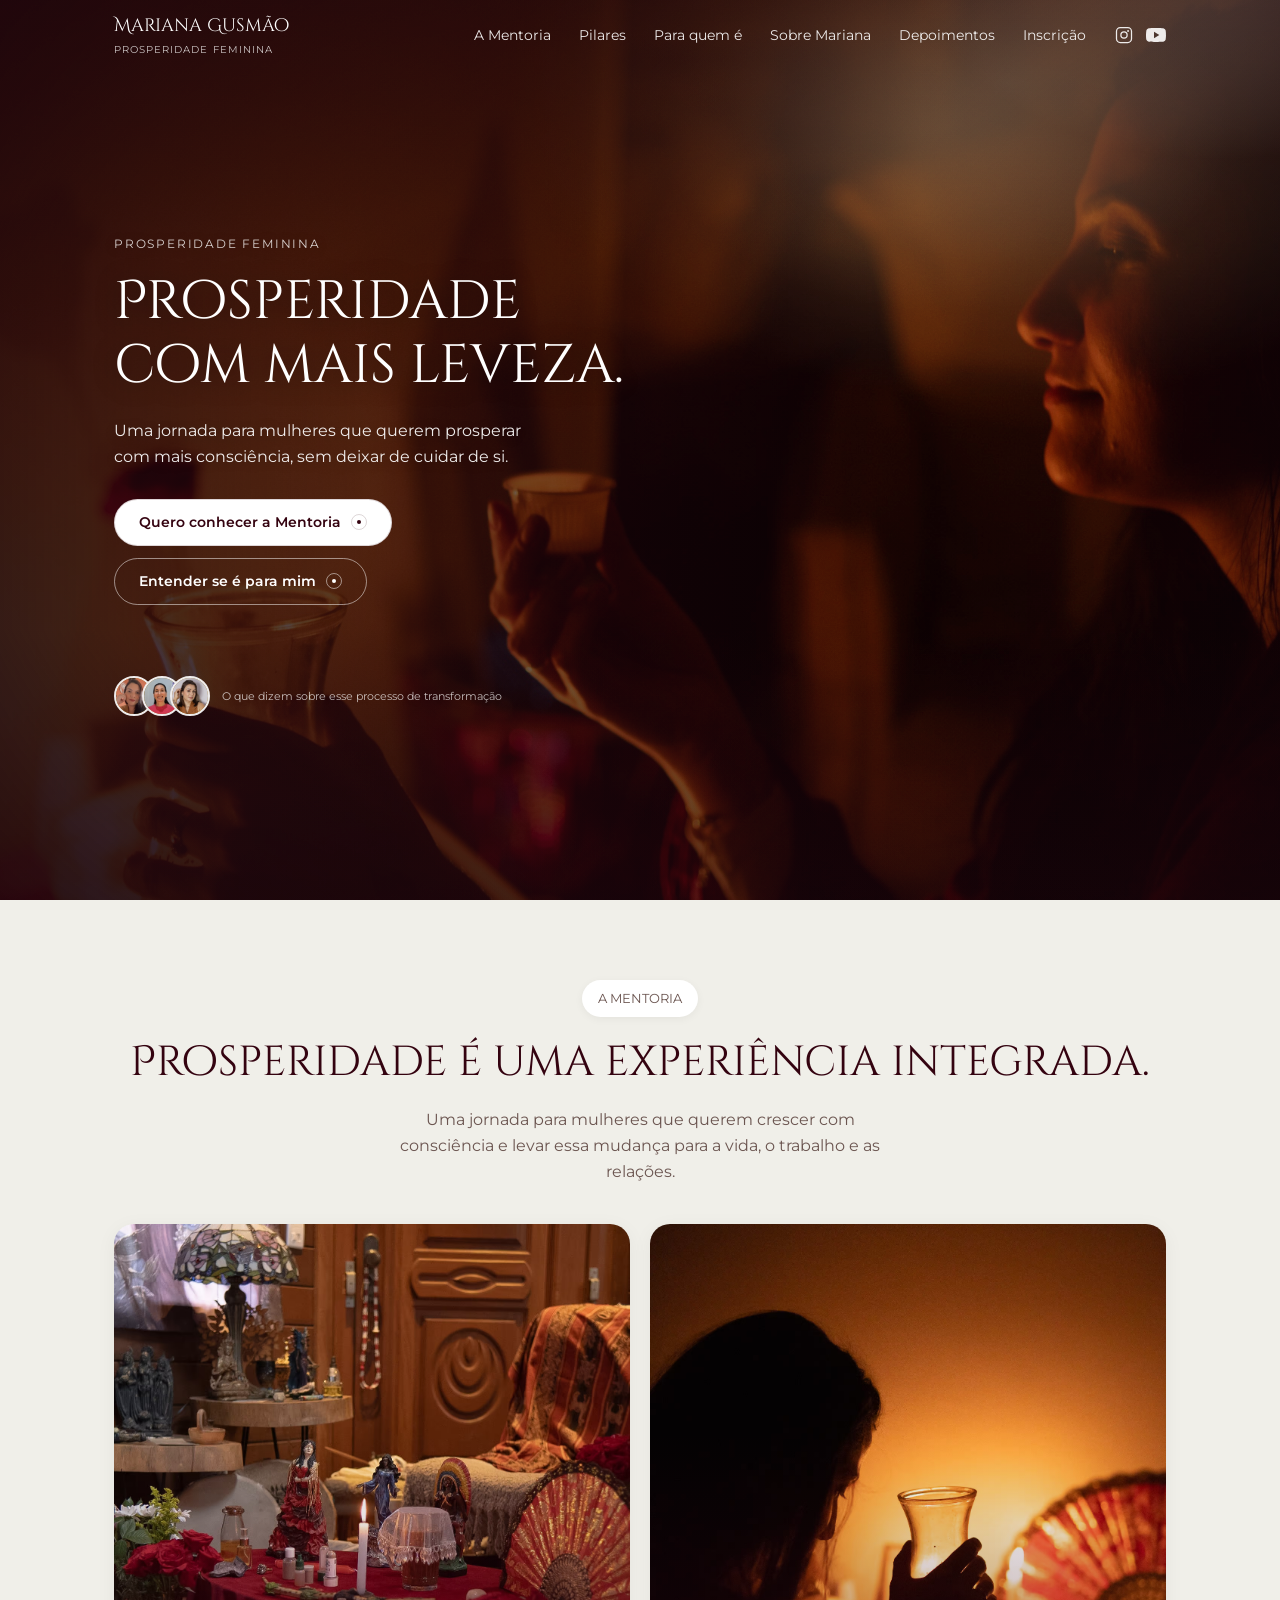
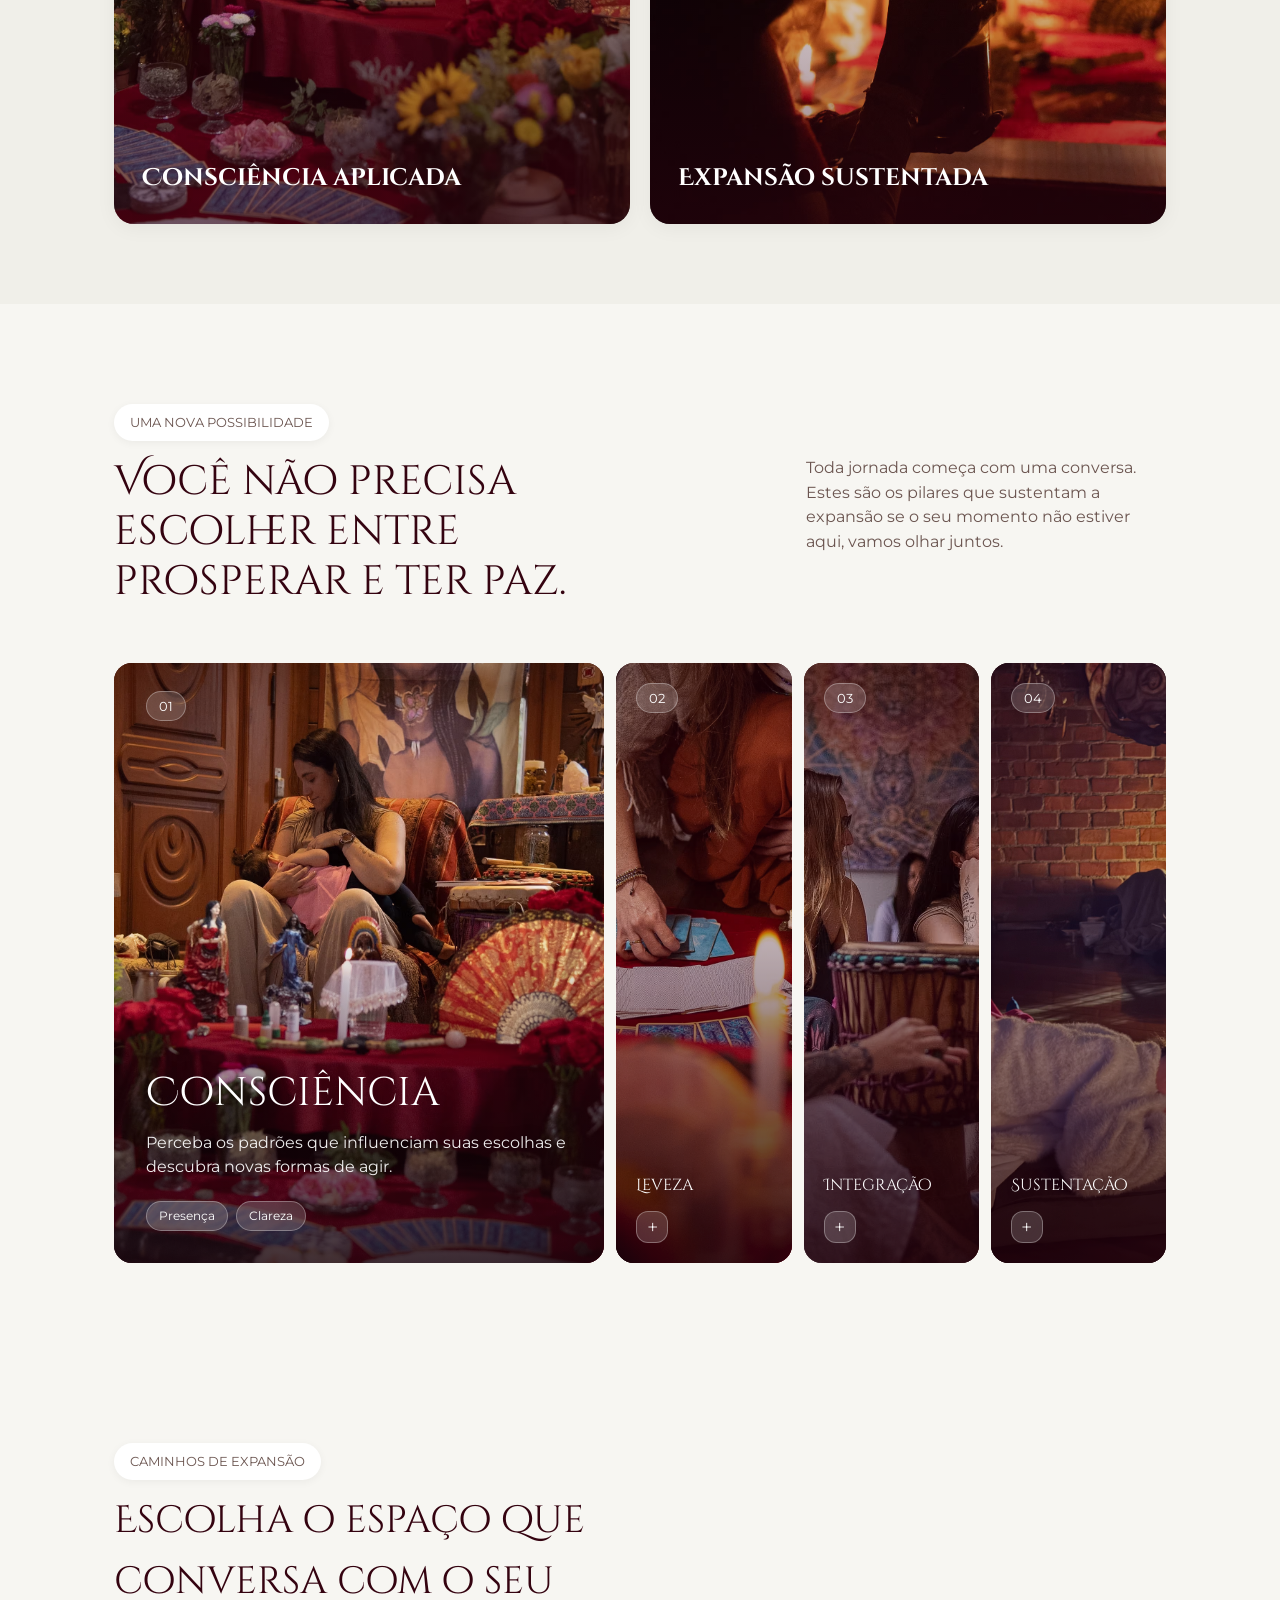
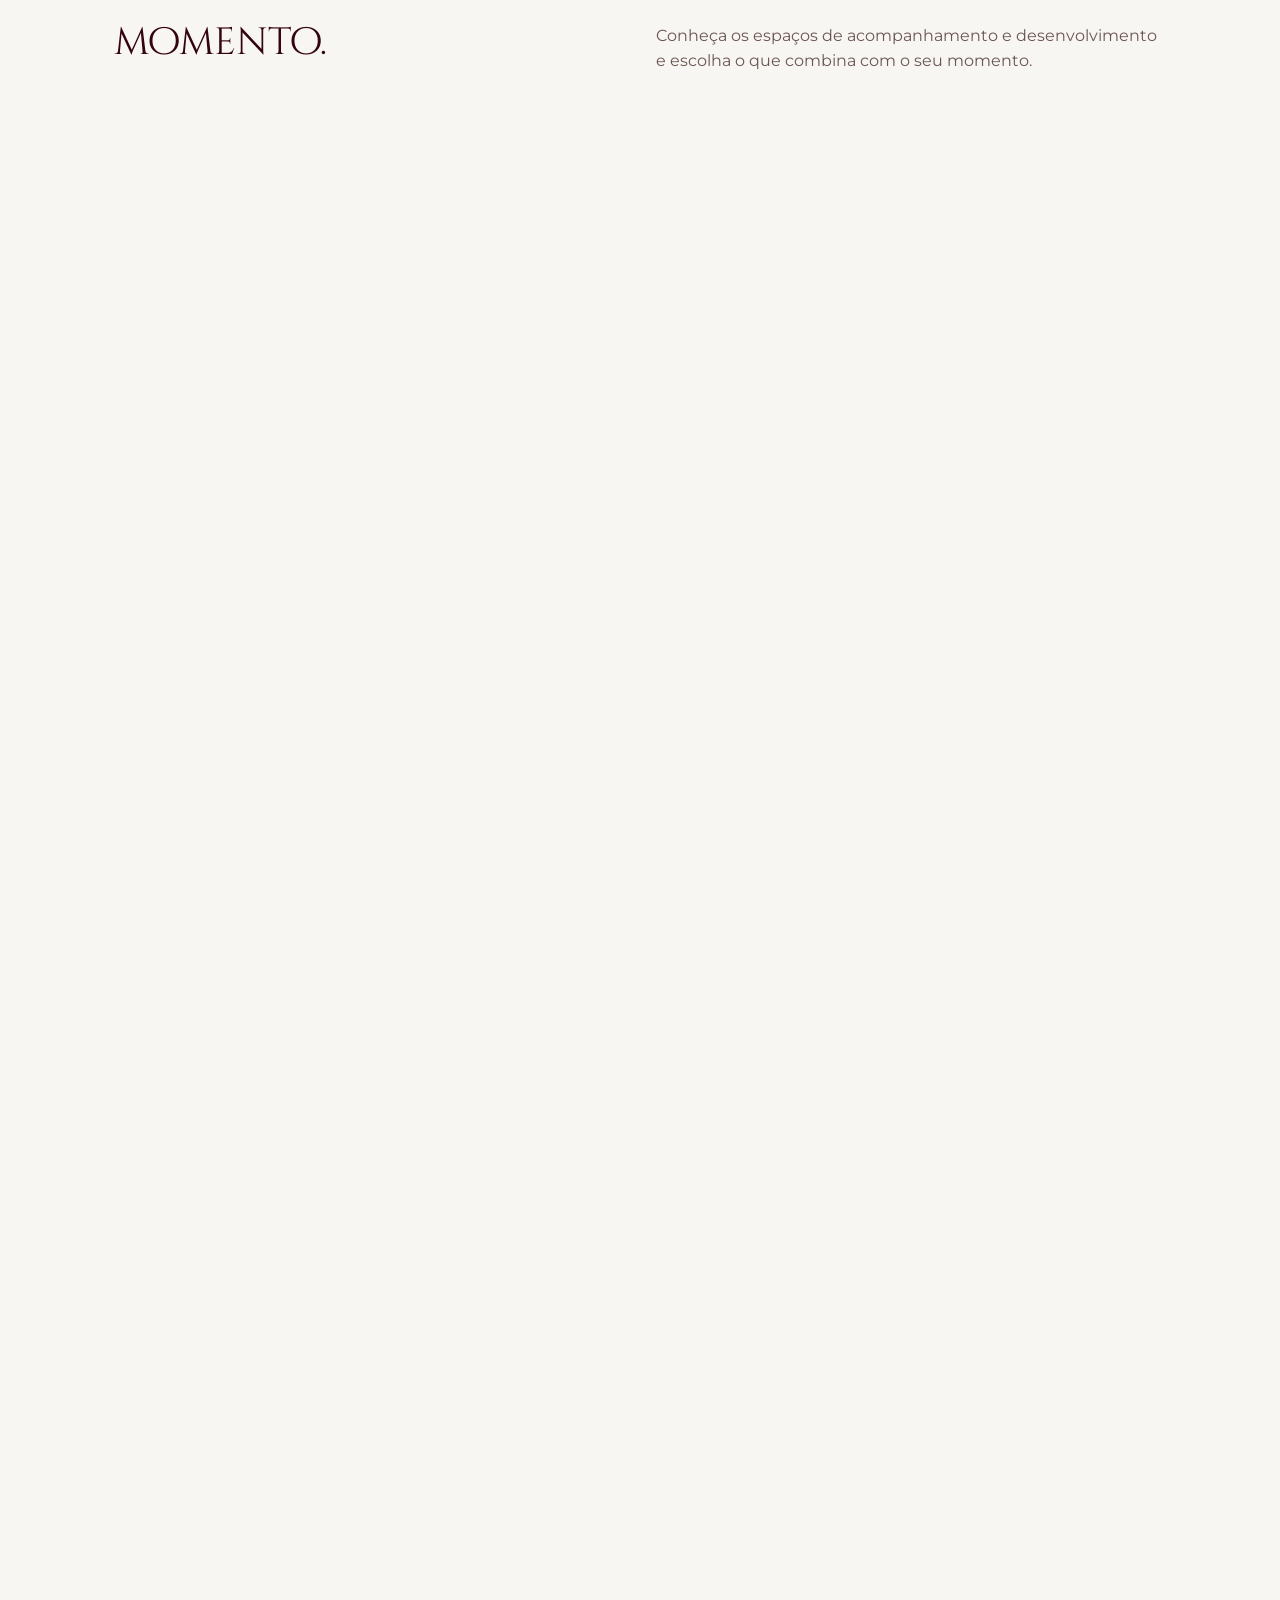
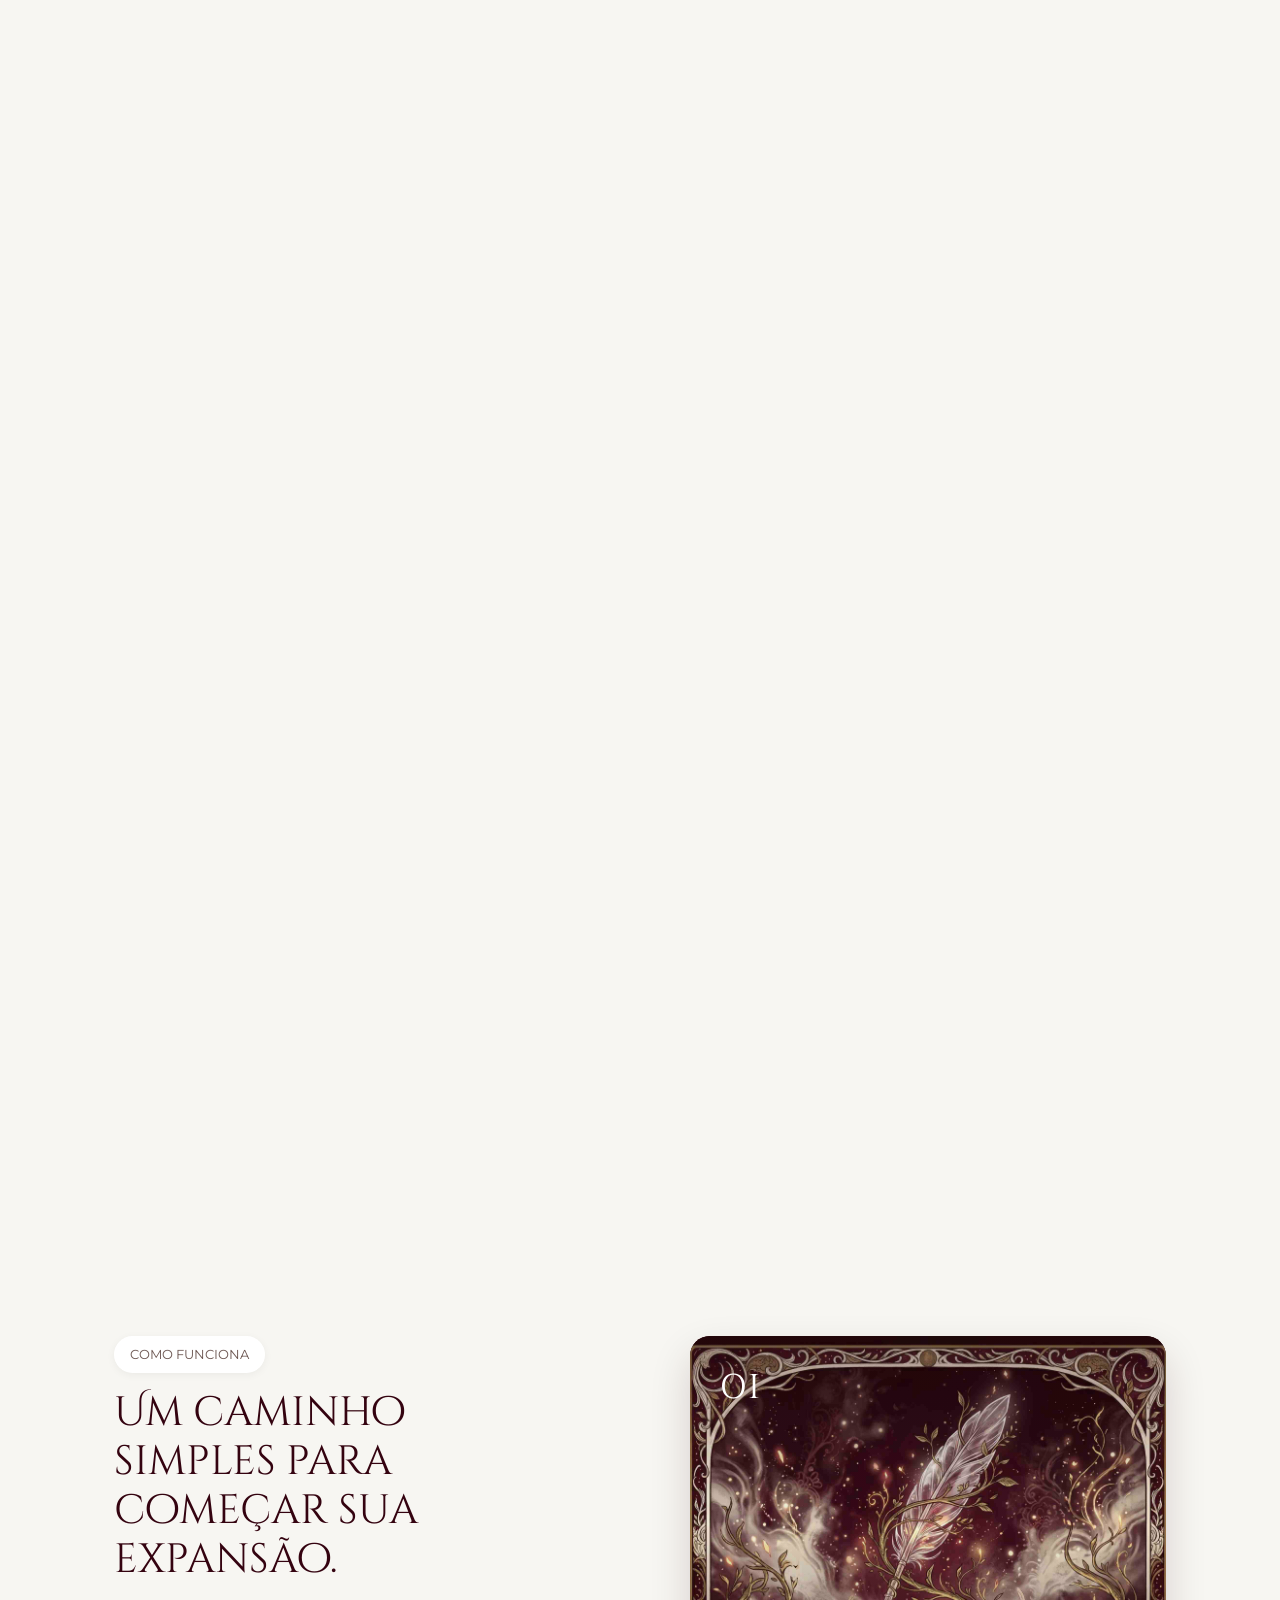
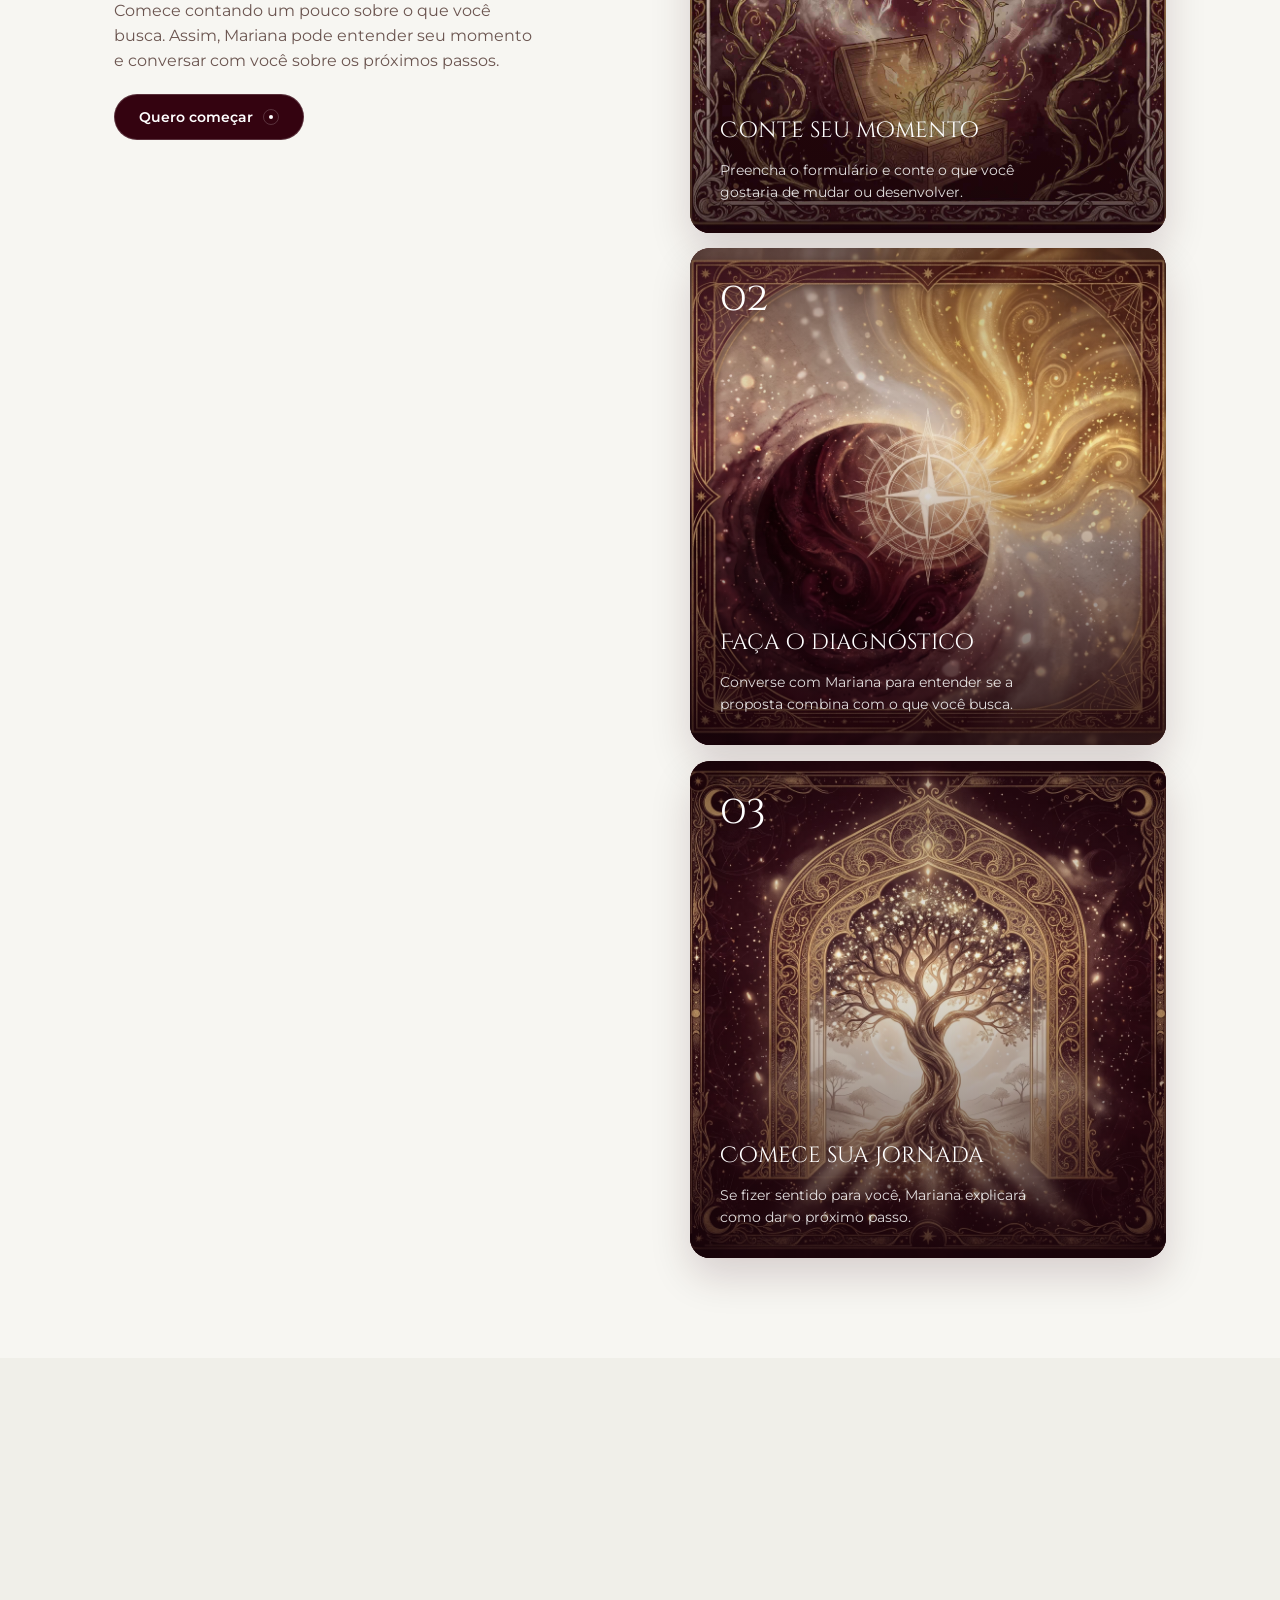
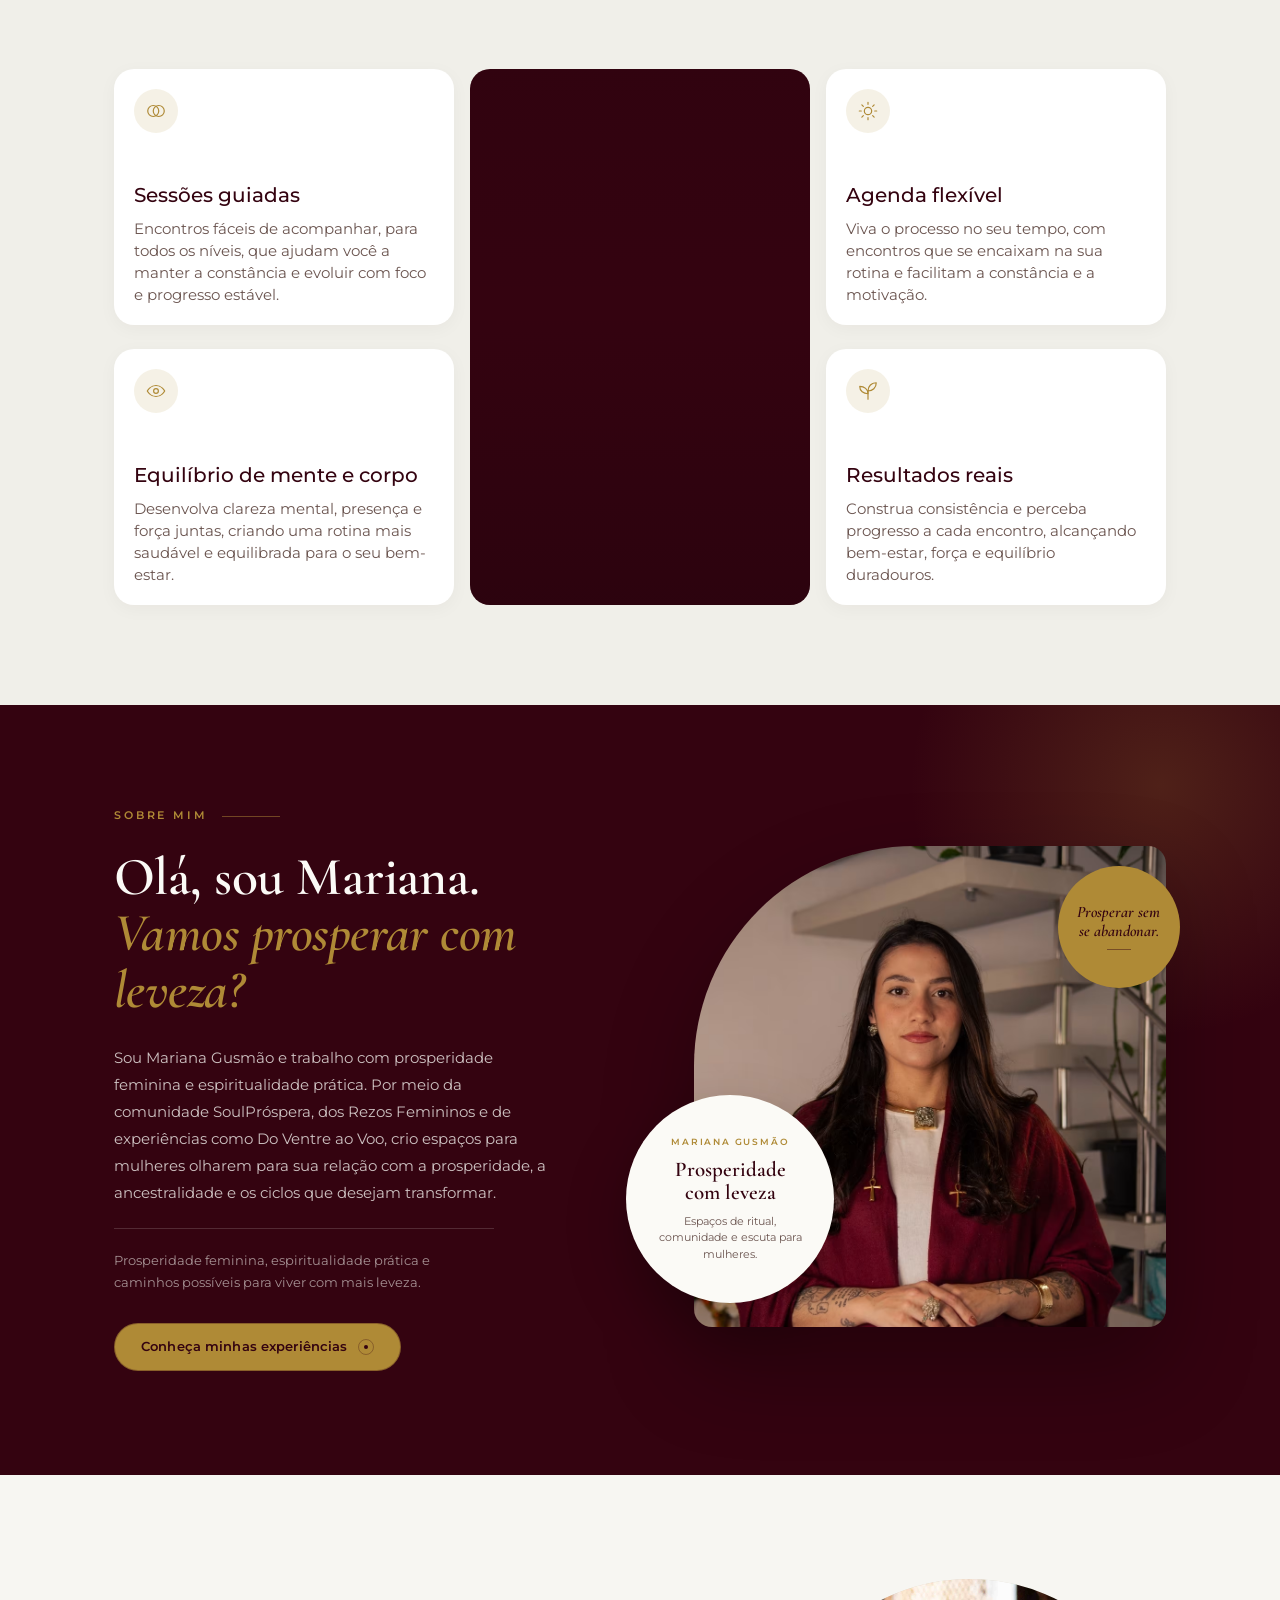
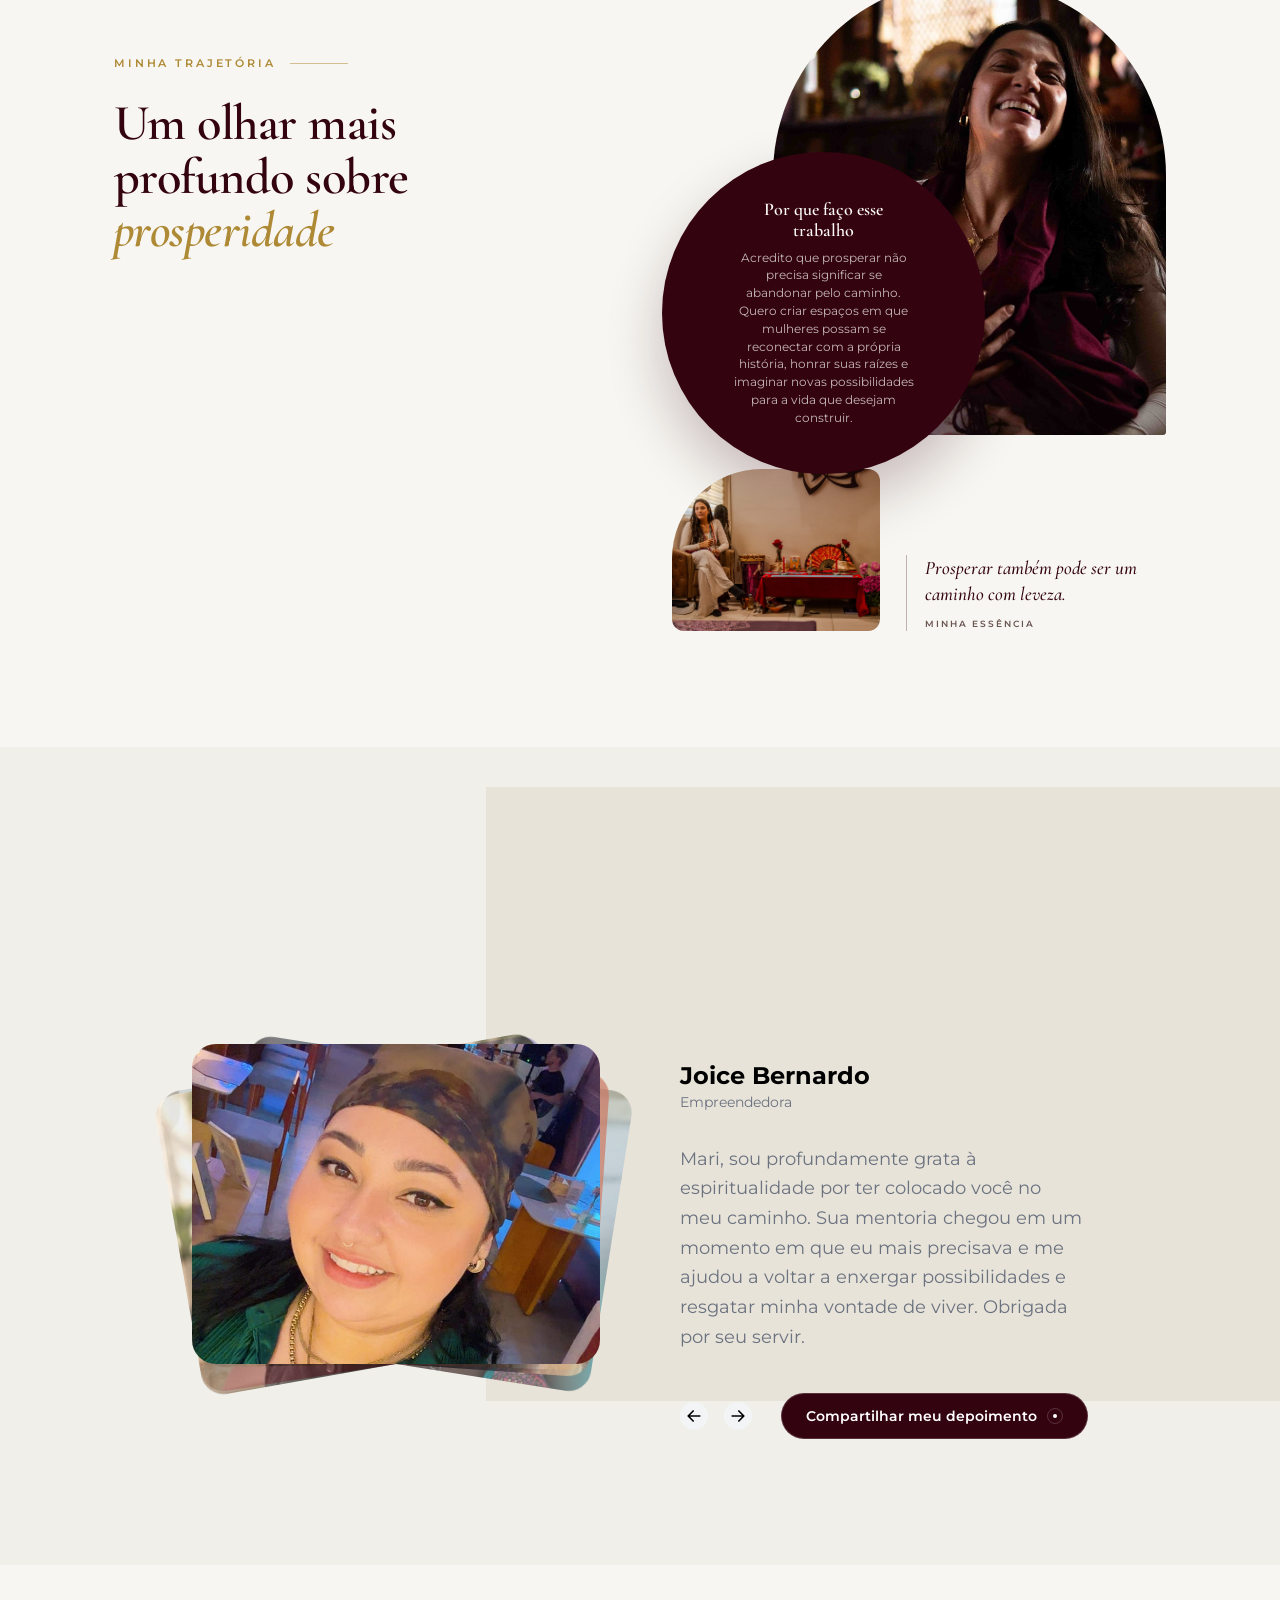
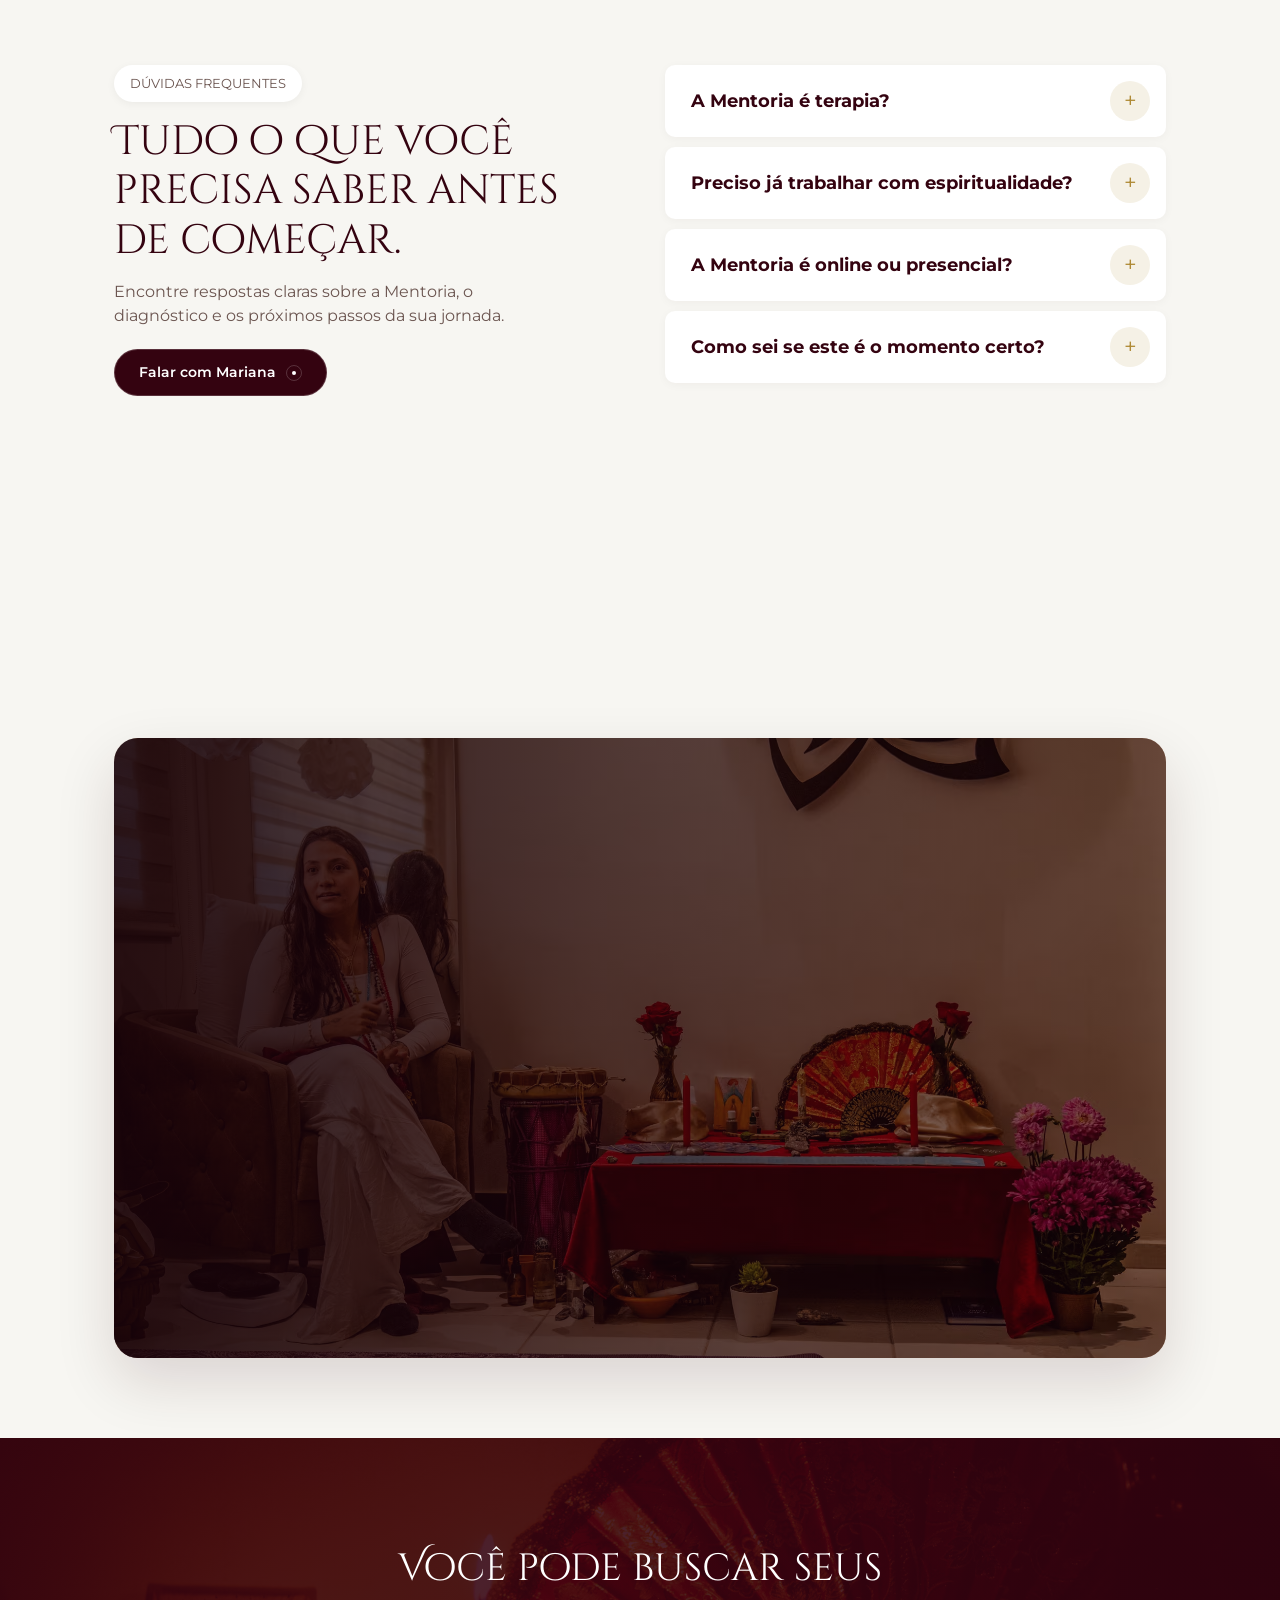
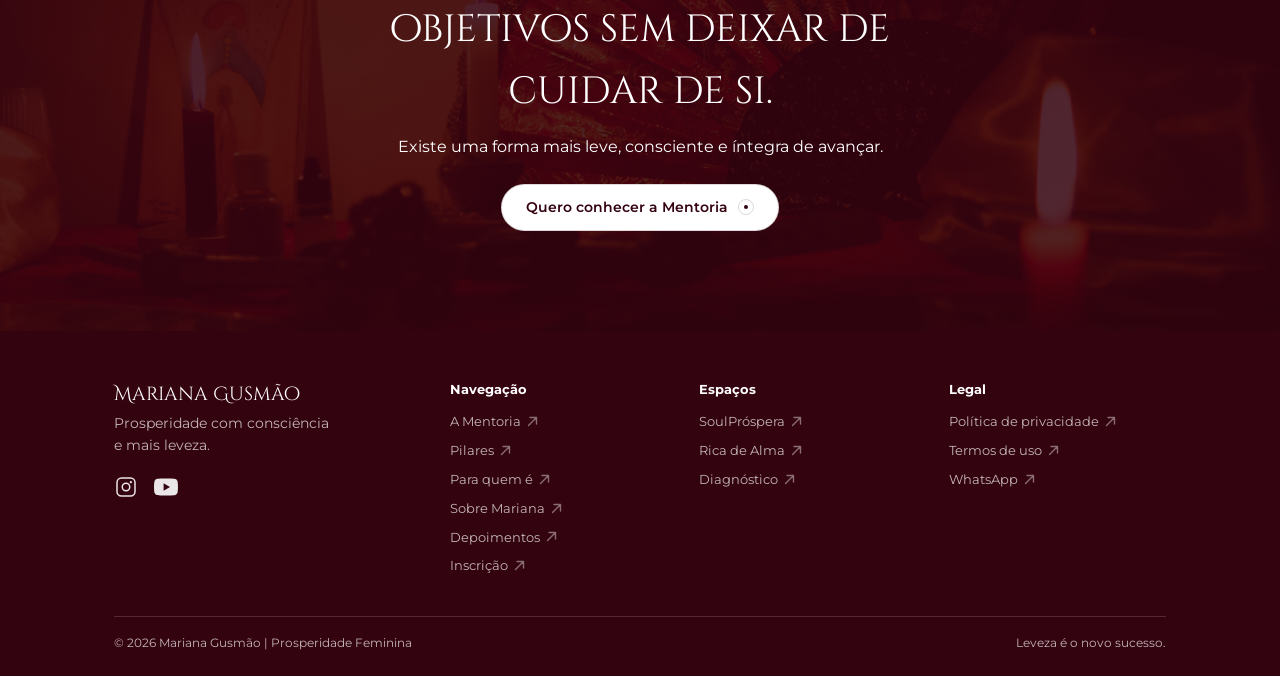
==== commit c2128afe: "Add files via upload" ====
--- a/index.html
+++ b/index.html
@@ -2156,6 +2156,49 @@
       transform: rotate(-12deg)
     }
 
+    /* Arrastar com o dedo (ou mouse sobre a foto) para trocar de depoimento */
+    .reviews-media,
+    .reviews-slider {
+      touch-action: pan-y
+    }
+
+    /* A foto é só gesto: nada de seleção/arraste nativo da imagem */
+    .reviews-media,
+    .reviews-images {
+      -webkit-user-select: none;
+      user-select: none
+    }
+
+    /* Durante o gesto, evita selecionar o texto sem querer */
+    .reviews.is-dragging {
+      -webkit-user-select: none;
+      user-select: none
+    }
+
+    .reviews-media {
+      cursor: grab
+    }
+
+    .reviews-images,
+    .reviews-slider {
+      transition: transform .28s cubic-bezier(.22, .61, .36, 1)
+    }
+
+    .reviews.is-dragging,
+    .reviews.is-dragging .reviews-media {
+      cursor: grabbing
+    }
+
+    .reviews.is-dragging .reviews-images {
+      transition: none;
+      transform: translate3d(calc(var(--drag-x, 0px) * .35), 0, 0)
+    }
+
+    .reviews.is-dragging .reviews-slider {
+      transition: none;
+      transform: translate3d(calc(var(--drag-x, 0px) * .12), 0, 0)
+    }
+
     @media (max-width:900px) {
       .reviews {
         padding: 80px 0 90px
@@ -2185,6 +2228,29 @@
       .reviews-title {
         font-size: clamp(2rem, 8vw, 3rem)
       }
+
+      /* Em telas sem hover (tablet/celular) as setas ganham área de toque */
+      .reviews-nav button {
+        width: 2.75rem;
+        height: 2.75rem;
+        background: #fff;
+        border: 1px solid rgba(52, 3, 16, .14);
+        box-shadow: 0 1px 2px rgba(52, 3, 16, .05)
+      }
+
+      .reviews-nav button:hover {
+        background: #faf9f5
+      }
+
+      .reviews-nav svg {
+        width: 1.375rem;
+        height: 1.375rem
+      }
+
+      .reviews-nav .review-prev:hover svg,
+      .reviews-nav .review-next:hover svg {
+        transform: none
+      }
     }
 
     @media (max-width:600px) {
@@ -2210,8 +2276,26 @@
         line-height: 1.7
       }
 
+      /* Setas centralizadas, maiores e com o CTA logo abaixo */
       .reviews-actions {
-        gap: 16px
+        flex-direction: column;
+        align-items: center;
+        gap: 18px
+      }
+
+      .reviews-nav {
+        justify-content: center;
+        gap: 20px
+      }
+
+      .reviews-nav button {
+        width: 3rem;
+        height: 3rem
+      }
+
+      .reviews-cta {
+        width: 100%;
+        max-width: 340px
       }
     }
 
@@ -2222,6 +2306,12 @@
 
       .reviews-images {
         height: 16rem
+      }
+
+      .reviews-cta {
+        padding-left: 16px;
+        padding-right: 16px;
+        font-size: 13px
       }
     }
 
@@ -2234,6 +2324,8 @@
       .review-word,
       .review-slide.is-active .review-word,
       .reviews.is-enhanced .reviews-slides,
+      .reviews-images,
+      .reviews-slider,
       .reviews-nav button,
       .reviews-nav svg {
         transition: none;
@@ -5088,22 +5180,63 @@
         if (e.key === 'ArrowRight') { e.preventDefault(); showReview(reviewIndex + 1); }
       });
 
-      let touchX = null;
-      let touchY = null;
-      slider.addEventListener('touchstart', (e) => {
-        touchX = e.touches[0].clientX;
-        touchY = e.touches[0].clientY;
-      }, { passive: true });
-      slider.addEventListener('touchend', (e) => {
-        if (touchX === null) return;
-        const dx = e.changedTouches[0].clientX - touchX;
-        const dy = e.changedTouches[0].clientY - touchY;
-        if (Math.abs(dx) > 40 && Math.abs(dx) > Math.abs(dy)) {
-          showReview(reviewIndex + (dx < 0 ? 1 : -1));
+      // Arraste horizontal (dedo, caneta ou mouse sobre a foto) para trocar de depoimento.
+      const dragSurfaces = [imagesWrap, slider];
+      let drag = null;
+      let suppressClick = false;
+
+      function dragStart(e) {
+        if (drag) return;
+        if (e.target.closest('a, button, input, textarea, select')) return;
+        // No desktop o texto continua selecionável: com mouse, arrasta só pela foto.
+        if (e.pointerType === 'mouse' && (e.button !== 0 || e.currentTarget !== imagesWrap)) return;
+        drag = { surface: e.currentTarget, id: e.pointerId, x: e.clientX, y: e.clientY, dx: 0, active: false, captured: false };
+      }
+
+      function dragMove(e) {
+        if (!drag || e.pointerId !== drag.id) return;
+        const dx = e.clientX - drag.x;
+        const dy = e.clientY - drag.y;
+        if (!drag.active) {
+          if (Math.abs(dx) < 8 || Math.abs(dx) <= Math.abs(dy)) return;
+          drag.active = true;
+          reviewsRoot.classList.add('is-dragging');
+          if (!drag.captured) {
+            drag.captured = true;
+            try { drag.surface.setPointerCapture(drag.id); } catch (err) { }
+          }
         }
-        touchX = null;
-        touchY = null;
-      }, { passive: true });
+        e.preventDefault();
+        drag.dx = Math.max(-140, Math.min(140, dx));
+        reviewsRoot.style.setProperty('--drag-x', drag.dx + 'px');
+      }
+
+      function dragEnd(e) {
+        if (!drag || e.pointerId !== drag.id) return;
+        const state = drag;
+        drag = null;
+        reviewsRoot.classList.remove('is-dragging');
+        reviewsRoot.style.setProperty('--drag-x', '0px');
+        if (state.captured) { try { state.surface.releasePointerCapture(state.id); } catch (err) { } }
+        if (!state.active || e.type === 'pointercancel') return;
+        suppressClick = true;
+        setTimeout(() => { suppressClick = false; }, 80);
+        if (Math.abs(state.dx) > 55) showReview(reviewIndex + (state.dx < 0 ? 1 : -1));
+      }
+
+      dragSurfaces.forEach(surface => {
+        surface.addEventListener('pointerdown', dragStart);
+        surface.addEventListener('pointermove', dragMove, { passive: false });
+        surface.addEventListener('pointerup', dragEnd);
+        surface.addEventListener('pointercancel', dragEnd);
+      });
+
+      // Um arraste não deve virar clique/toque acidental.
+      reviewsRoot.addEventListener('click', (e) => {
+        if (!suppressClick) return;
+        e.preventDefault();
+        e.stopPropagation();
+      }, true);
 
       showReview(0);
     }
